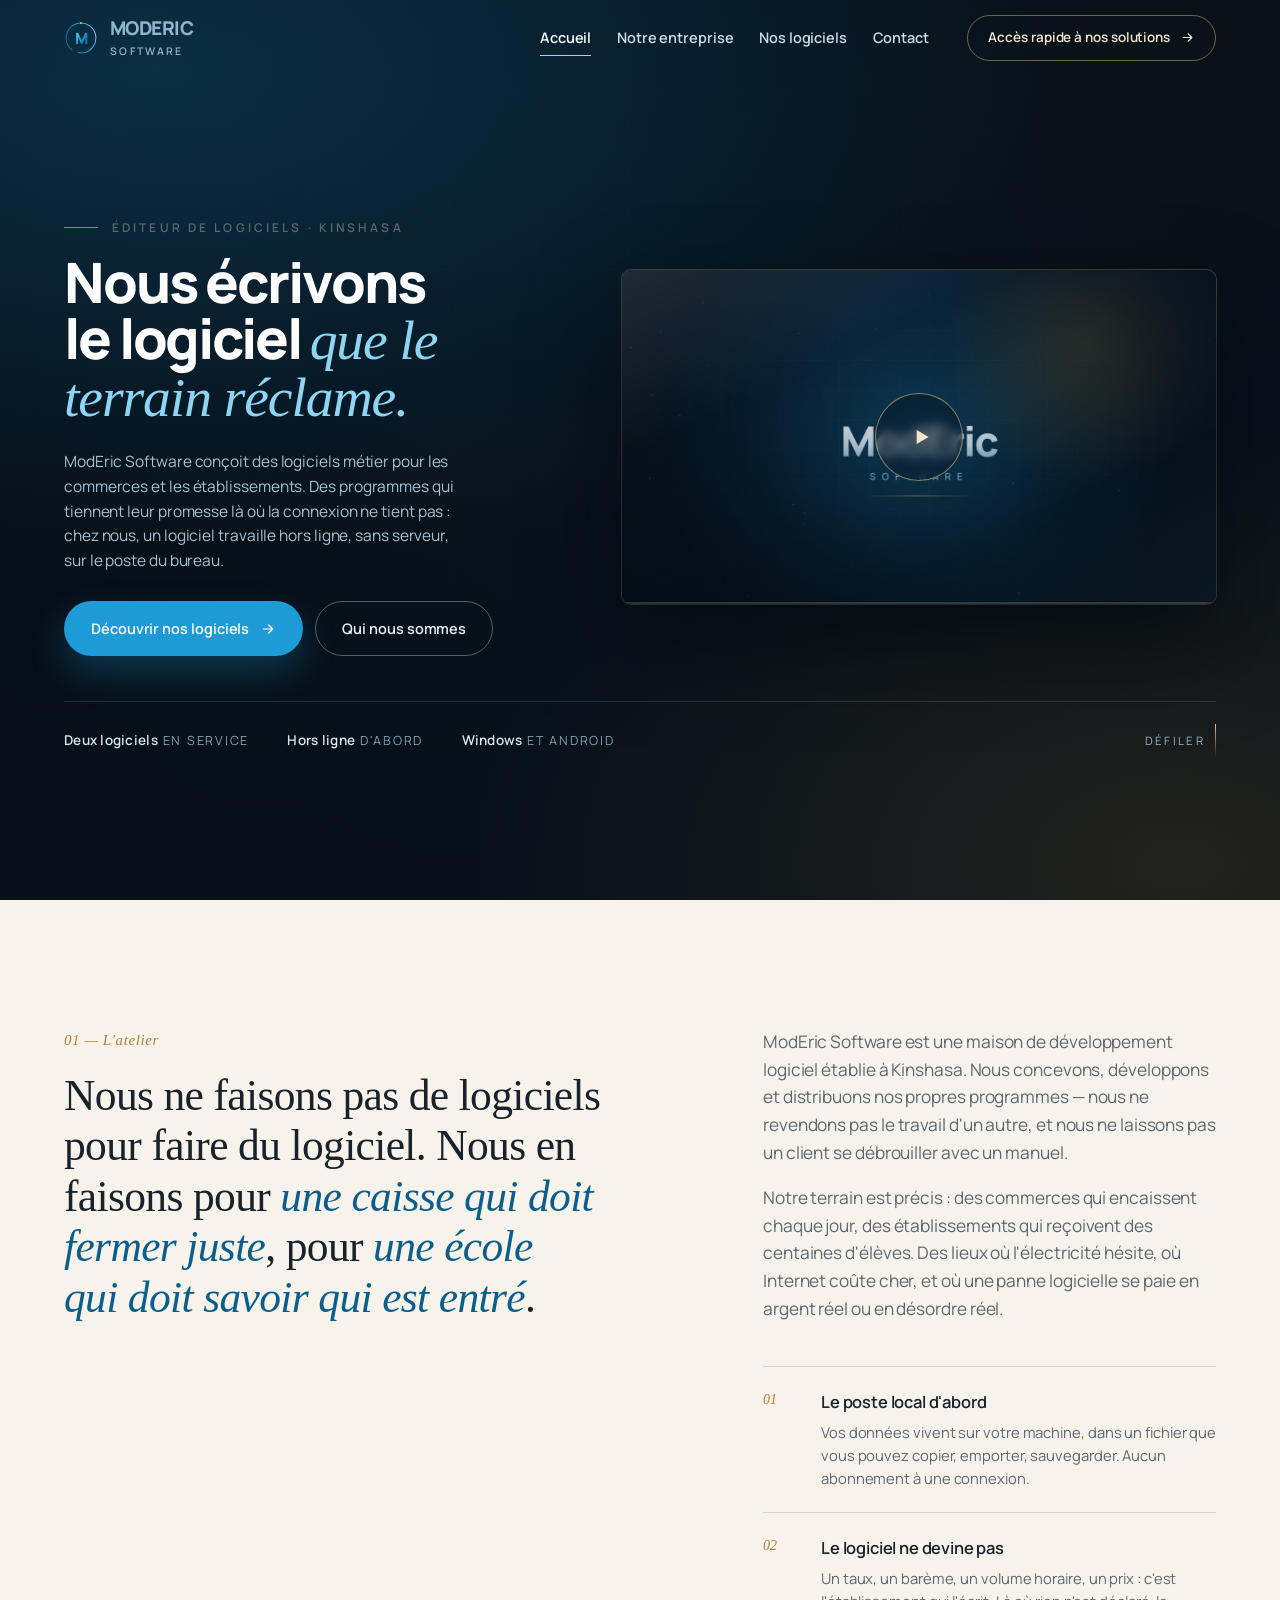
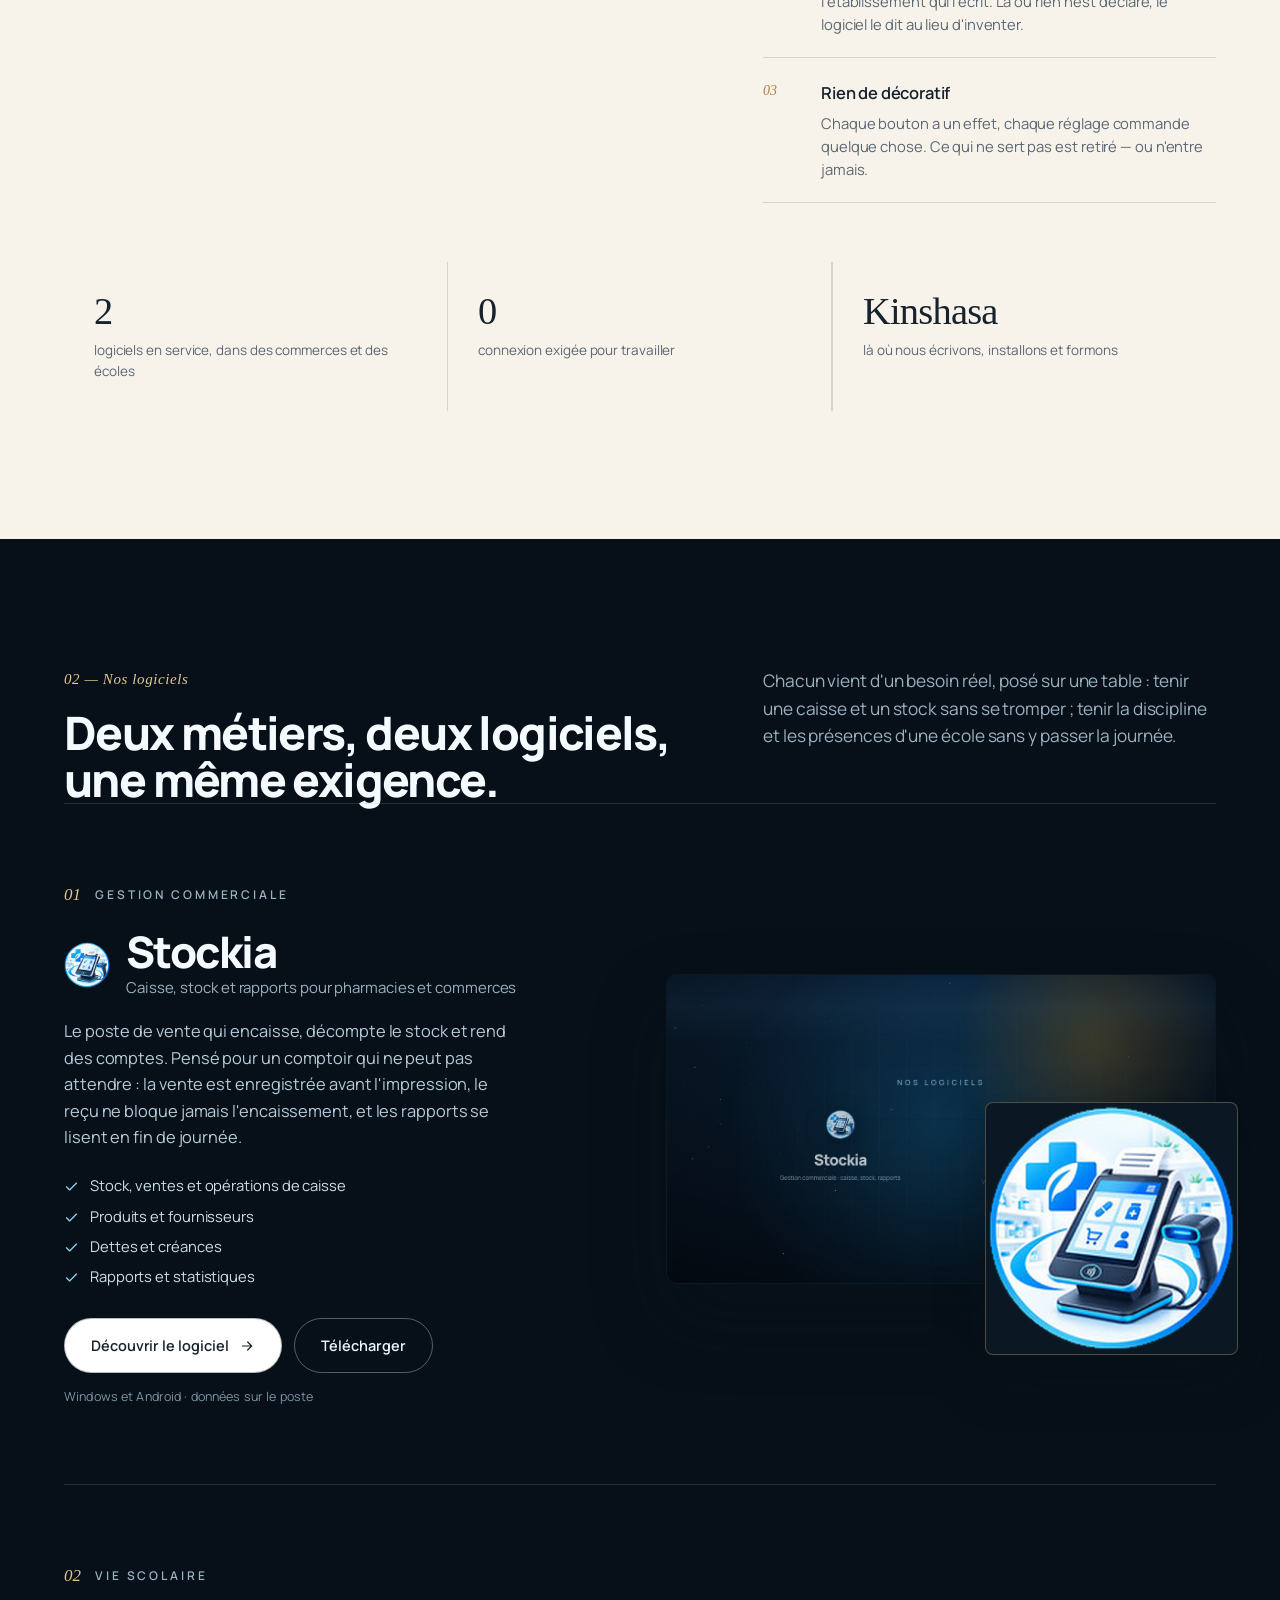
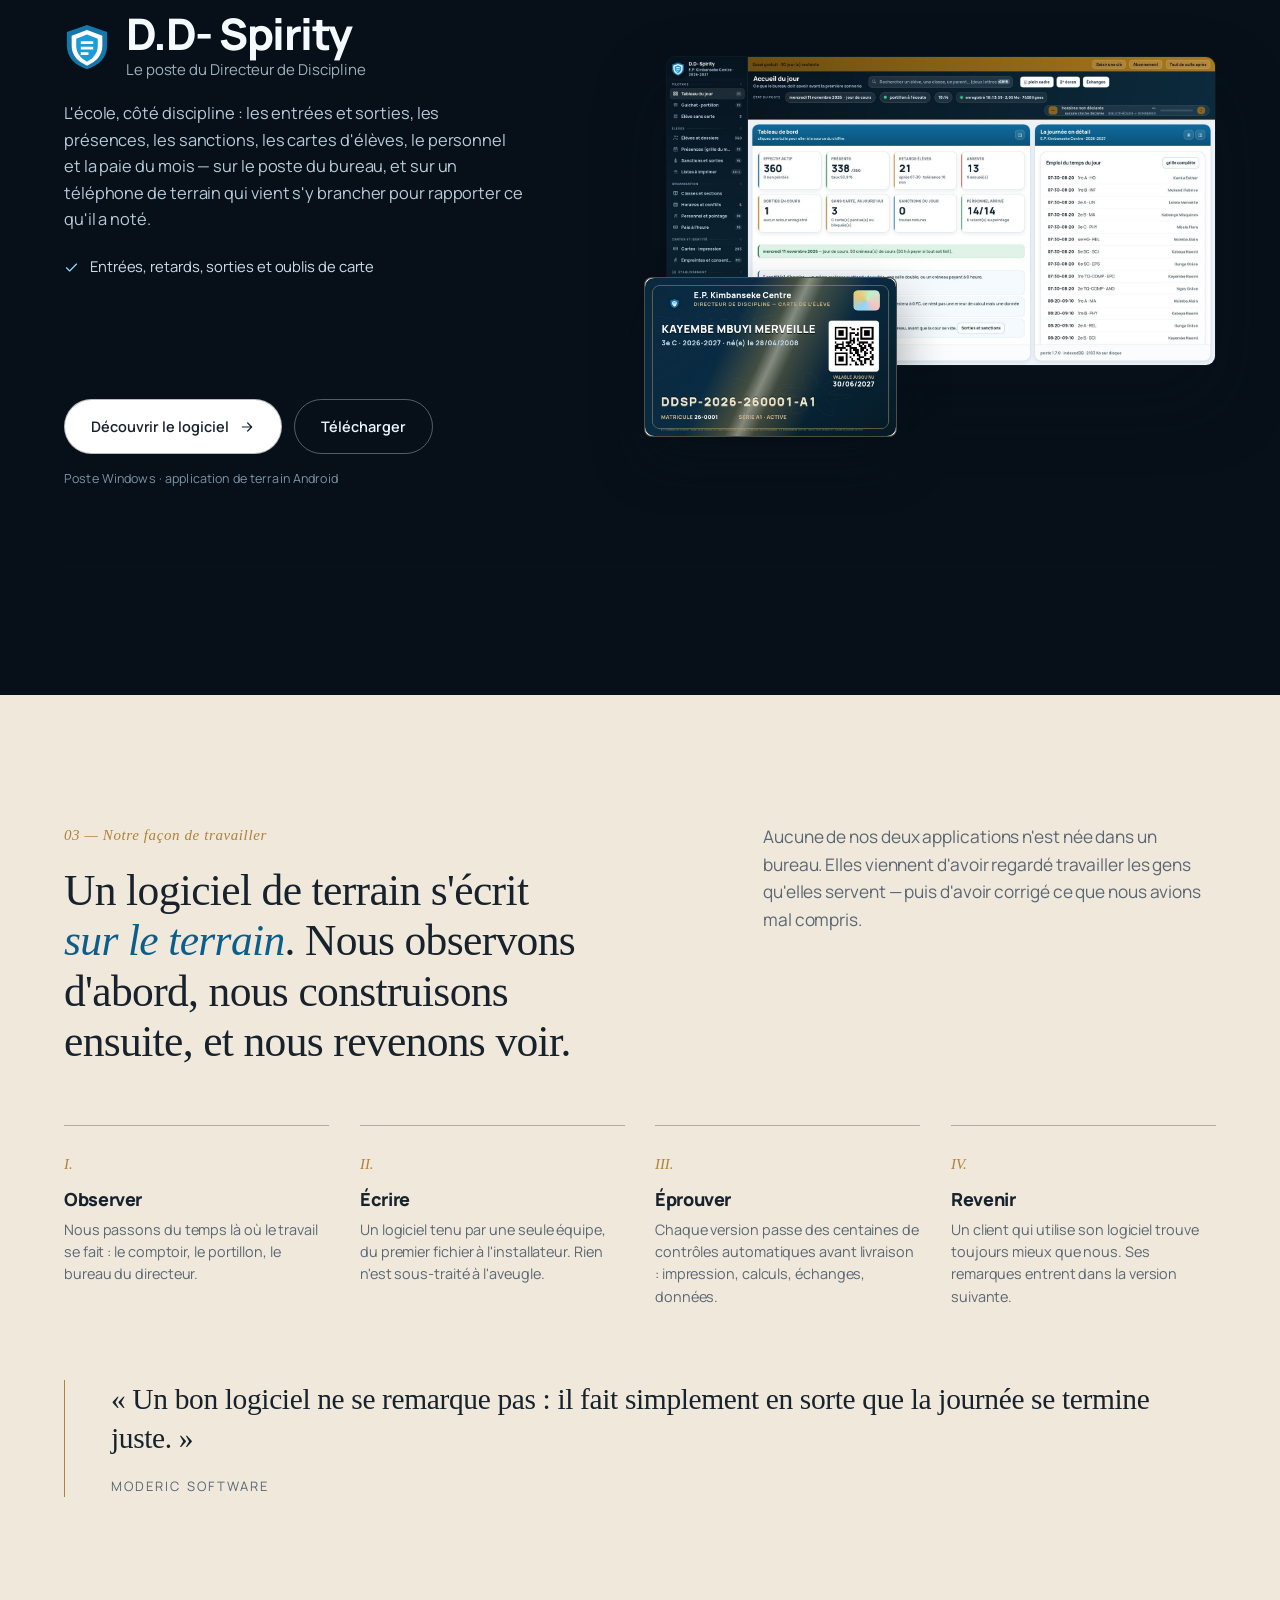
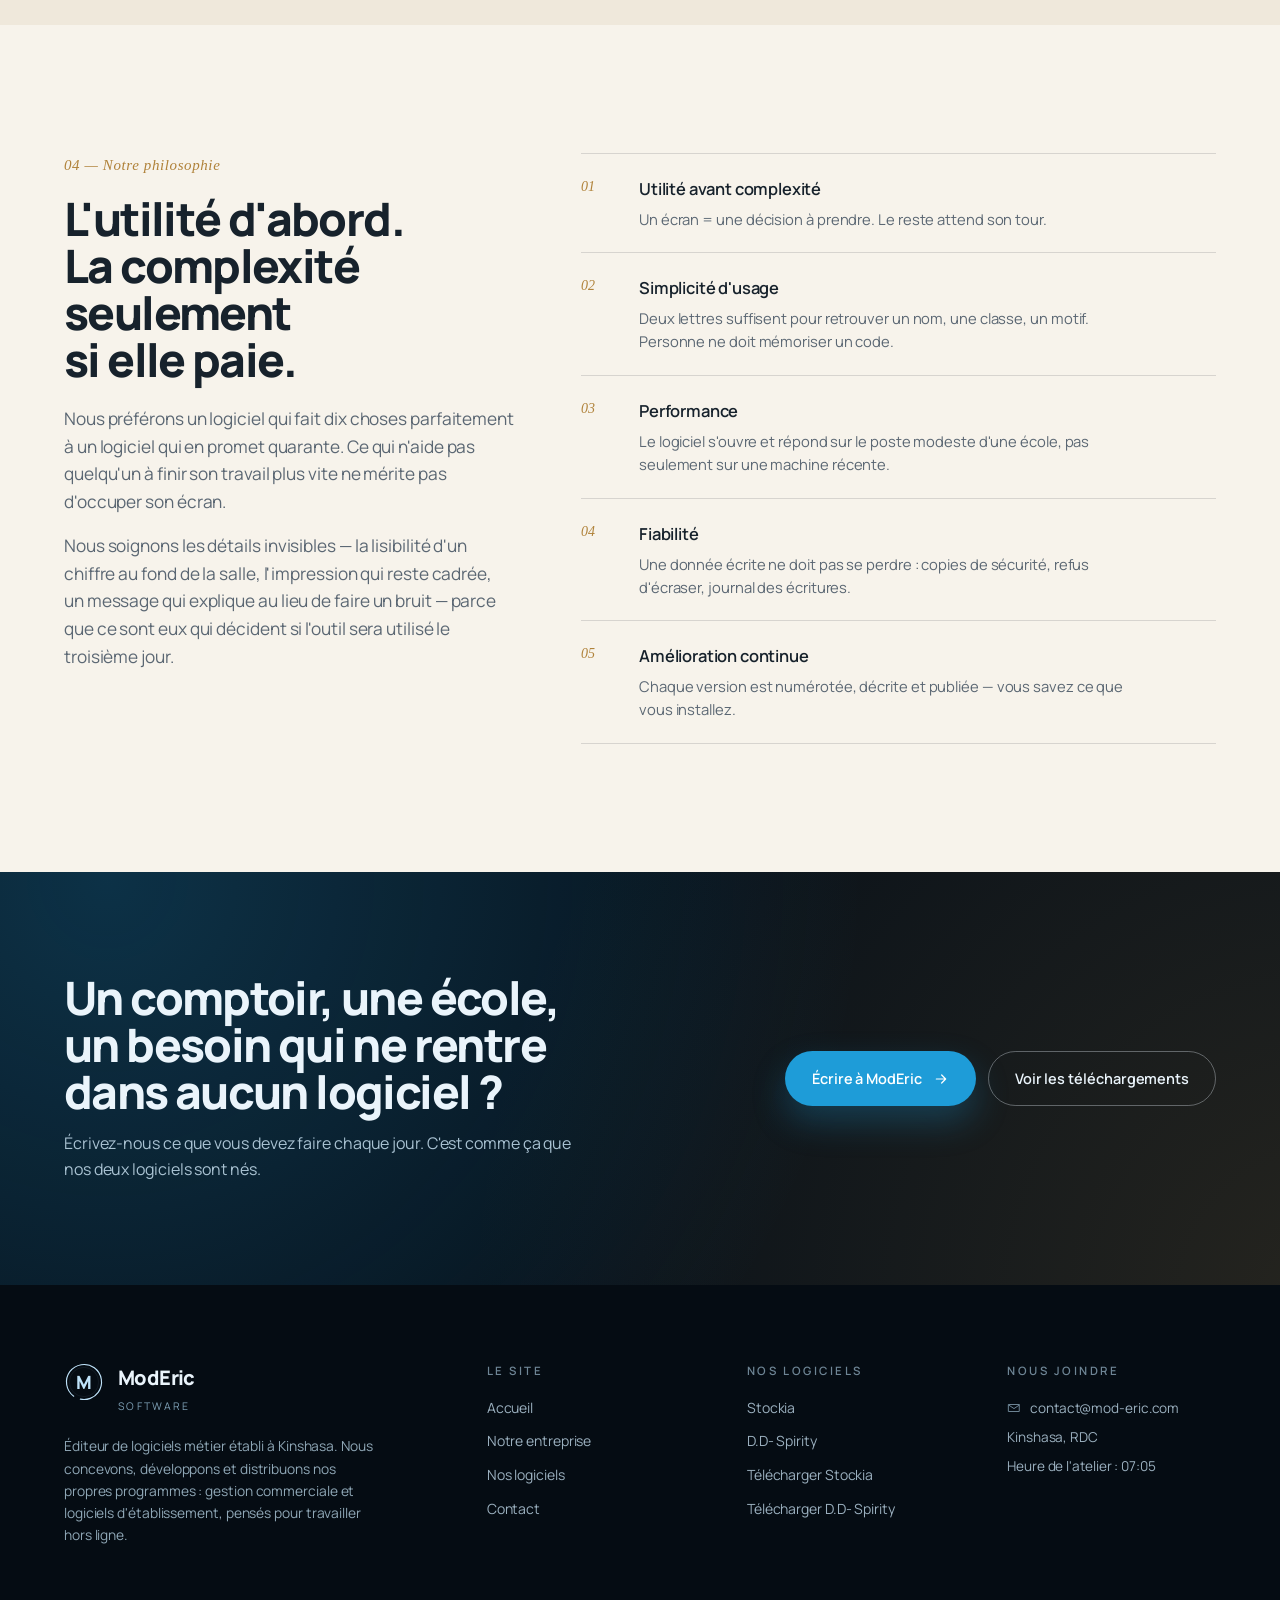
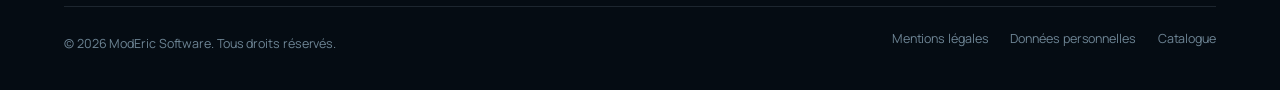
==== index.html @ 315a948c "Site officiel de ModEric Software : accueil (film), entreprise, catalogue, pages Stockia et D.D- Spi" ====
<!DOCTYPE html>
<html lang="fr">
<head>
<meta charset="utf-8">
<meta name="viewport" content="width=device-width, initial-scale=1">
<title>ModEric Software — Éditeur de logiciels · Kinshasa</title>
<meta name="description" content="ModEric Software conçoit et distribue des logiciels métier hors ligne : Stockia (gestion commerciale, caisse, stock) et D.D- Spirity (vie scolaire, discipline, présences). Kinshasa, RDC.">
<link rel="canonical" href="https://mod-eric.com/">
<meta name="theme-color" content="#071019">
<meta property="og:type" content="website">
<meta property="og:site_name" content="ModEric Software">
<meta property="og:locale" content="fr_CD">
<meta property="og:title" content="ModEric Software — Éditeur de logiciels">
<meta property="og:description" content="Deux logiciels métier, écrits pour travailler hors ligne : Stockia (commerce) et D.D- Spirity (vie scolaire).">
<meta property="og:image" content="https://mod-eric.com/assets/img/og.jpg">
<meta property="og:url" content="https://mod-eric.com/">
<meta name="twitter:card" content="summary_large_image">
<link rel="icon" href="assets/img/logo.svg" type="image/svg+xml">
<link rel="stylesheet" href="assets/css/style.css">
<script type="application/ld+json">
{
  "@context": "https://schema.org",
  "@type": "Organization",
  "name": "ModEric Software",
  "url": "https://mod-eric.com/",
  "logo": "https://mod-eric.com/assets/img/logo.svg",
  "description": "Éditeur de logiciels métier : terminaux de vente, gestion commerciale et logiciels d'établissement scolaire.",
  "address": { "@type": "PostalAddress", "addressLocality": "Kinshasa", "addressCountry": "CD" },
  "knowsAbout": ["logiciel de caisse", "gestion de stock", "logiciel scolaire", "logiciel hors ligne"],
  "makesOffer": [
    { "@type": "Offer", "itemOffered": { "@type": "SoftwareApplication", "name": "Stockia", "applicationCategory": "BusinessApplication", "operatingSystem": "Windows, Android" } },
    { "@type": "Offer", "itemOffered": { "@type": "SoftwareApplication", "name": "D.D- Spirity", "applicationCategory": "EducationalApplication", "operatingSystem": "Windows, Android" } }
  ]
}
</script>
</head>
<body>

<!-- ══════════════════════════ l'entête ══════════════════════════ -->
<header class="entete" id="entete">
  <div class="page">
    <a class="marque" href="index.html" aria-label="ModEric Software — accueil">
      <svg viewBox="0 0 210 210" aria-hidden="true" style="color:#8FD6F5">
        <defs>
          <linearGradient id="m1" x1="0" y1="0" x2="1" y2="1">
            <stop offset="0" stop-color="#8FDBFB"/><stop offset=".48" stop-color="#1E9CD8"/><stop offset="1" stop-color="#0B5E8C"/>
          </linearGradient>
          <linearGradient id="m2" x1="0" y1="1" x2="1" y2="0">
            <stop offset="0" stop-color="#F2D9A6"/><stop offset="1" stop-color="#C08A3E"/>
          </linearGradient>
        </defs>
        <circle cx="105" cy="105" r="92" fill="none" stroke="url(#m1)" stroke-width="6" stroke-linecap="round" stroke-dasharray="536 42" transform="rotate(126 105 105)"/>
        <circle cx="105" cy="105" r="77" fill="none" stroke="currentColor" stroke-width="1.2" opacity=".26"/>
        <text x="104" y="107" text-anchor="middle" dominant-baseline="central" fill="url(#m1)" font-family="Manrope, sans-serif" font-weight="800" font-size="96" letter-spacing="-4">M</text>
        <circle cx="105" cy="13" r="6.4" fill="url(#m2)"/>
      </svg>
      <span>
        <b>ModEric</b>
        <span>Software</span>
      </span>
    </a>
    <nav class="nav" aria-label="Navigation principale">
      <a href="index.html" aria-current="page">Accueil</a>
      <a href="entreprise.html">Notre entreprise</a>
      <a href="logiciels.html">Nos logiciels</a>
      <a href="contact.html">Contact</a>
    </nav>
    <a class="entete__cta" href="logiciels.html">
      Accès rapide à nos solutions
      <svg viewBox="0 0 24 24" fill="none" stroke="currentColor" stroke-width="1.8" stroke-linecap="round" stroke-linejoin="round"><path d="M5 12h14M13 6l6 6-6 6"/></svg>
    </a>
    <button class="burger" aria-label="Ouvrir le menu" aria-expanded="false" aria-controls="panneau">
      <span></span><span></span>
    </button>
  </div>
</header>

<div class="panneau" id="panneau">
  <a href="index.html"><small>01</small> Accueil</a>
  <a href="entreprise.html"><small>02</small> Notre entreprise</a>
  <a href="logiciels.html"><small>03</small> Nos logiciels</a>
  <a href="contact.html"><small>04</small> Contact</a>
  <div class="coord">
    <span>Kinshasa, République démocratique du Congo</span>
    <span>contact@mod-eric.com</span>
  </div>
</div>

<main>

<!-- ══════════════════════════ 1. le premier écran ══════════════════════════ -->
<section class="hero">
  <div class="hero__fond" aria-hidden="true"><img src="assets/video/poster.jpg" alt=""></div>
  <div class="hero__grille" aria-hidden="true"></div>

  <div class="page hero__page">
    <div class="hero__dire">
      <div class="surtitre hero__surtitre" data-apparait>Éditeur de logiciels · Kinshasa</div>
      <h1 class="hero__titre" data-apparait>Nous écrivons le logiciel <em>que le terrain réclame.</em></h1>
      <p class="hero__texte" data-apparait>
        ModEric Software conçoit des logiciels métier pour les commerces et les établissements.
        Des programmes qui tiennent leur promesse là où la connexion ne tient pas : chez nous,
        un logiciel travaille hors ligne, sans serveur, sur le poste du bureau.
      </p>
      <div class="hero__actions" data-apparait>
        <a class="btn btn--primaire" href="#logiciels">
          Découvrir nos logiciels
          <svg viewBox="0 0 24 24" fill="none" stroke="currentColor" stroke-width="1.8" stroke-linecap="round" stroke-linejoin="round"><path d="M5 12h14M13 6l6 6-6 6"/></svg>
        </a>
        <a class="btn btn--fantome" href="entreprise.html">Qui nous sommes</a>
      </div>
    </div>

    <figure class="film" data-apparait="voile">
      <video poster="assets/video/poster.jpg" preload="metadata" muted playsinline
             aria-label="Film de présentation de ModEric Software — 17 secondes, sans parole">
        <source src="assets/video/entreprise.mp4" type="video/mp4">
        Votre navigateur ne lit pas la vidéo MP4 : le film est aussi raconté plus bas, en texte.
      </video>
      <div class="film__voile">
        <button class="film__bouton" type="button" aria-label="Lire le film de présentation">
          <svg viewBox="0 0 24 24" fill="currentColor"><path d="M8 5.5v13l11-6.5z"/></svg>
        </button>
      </div>
      <div class="film__barre" aria-hidden="true"><i></i></div>
      <div class="film__pied">
        <span>Film de présentation · 17 s</span>
        <span class="minuteur">0:00 / 0:17</span>
        <span class="film__commande">
          <button type="button" data-film="son" aria-pressed="true" aria-label="Couper ou rétablir le son">
            <svg viewBox="0 0 24 24" fill="none" stroke="currentColor" stroke-width="1.8" stroke-linecap="round"><path d="M4 9h3l4-4v14l-4-4H4zM15.5 8.5a5 5 0 0 1 0 7M18 6a8.5 8.5 0 0 1 0 12"/></svg>
          </button>
          <button type="button" data-film="reprise" aria-label="Revoir depuis le début">
            <svg viewBox="0 0 24 24" fill="none" stroke="currentColor" stroke-width="1.8" stroke-linecap="round" stroke-linejoin="round"><path d="M4 12a8 8 0 1 0 2.6-5.9M4 4v4h4"/></svg>
          </button>
        </span>
      </div>
    </figure>
  </div>

  <div class="page">
    <div class="hero__pied" data-apparait>
      <span><b>Deux logiciels</b> en service</span>
      <span><b>Hors ligne</b> d'abord</span>
      <span><b>Windows</b> et Android</span>
      <a class="hero__defiler" href="#atelier">Défiler <i></i></a>
    </div>
  </div>
</section>

<!-- ══════════════════════════ 2. l'atelier ══════════════════════════ -->
<section class="section section--papier" id="atelier">
  <div class="page duo">
    <div>
      <div class="num" data-apparait>01 — L'atelier</div>
      <p class="edito" data-apparait style="margin-top:18px">
        Nous ne faisons pas de logiciels pour faire du logiciel. Nous en faisons pour
        <em>une caisse qui doit fermer juste</em>, pour <em>une école qui doit savoir qui est entré</em>.
      </p>
    </div>
    <div>
      <p class="lede" data-apparait>
        ModEric Software est une maison de développement logiciel établie à Kinshasa. Nous
        concevons, développons et distribuons nos propres programmes — nous ne revendons pas
        le travail d'un autre, et nous ne laissons pas un client se débrouiller avec un manuel.
      </p>
      <p class="lede" data-apparait style="margin-top:18px">
        Notre terrain est précis : des commerces qui encaissent chaque jour, des établissements
        qui reçoivent des centaines d'élèves. Des lieux où l'électricité hésite, où Internet
        coûte cher, et où une panne logicielle se paie en argent réel ou en désordre réel.
      </p>
      <ul class="principes">
        <li data-apparait>
          <b>Le poste local d'abord</b>
          <span>Vos données vivent sur votre machine, dans un fichier que vous pouvez copier, emporter, sauvegarder. Aucun abonnement à une connexion.</span>
        </li>
        <li data-apparait>
          <b>Le logiciel ne devine pas</b>
          <span>Un taux, un barème, un volume horaire, un prix : c'est l'établissement qui l'écrit. Là où rien n'est déclaré, le logiciel le dit au lieu d'inventer.</span>
        </li>
        <li data-apparait>
          <b>Rien de décoratif</b>
          <span>Chaque bouton a un effet, chaque réglage commande quelque chose. Ce qui ne sert pas est retiré — ou n'entre jamais.</span>
        </li>
      </ul>
    </div>
  </div>

  <div class="page">
    <div class="faits" data-rang="0">
      <div data-apparait><b>2</b><span>logiciels en service, dans des commerces et des écoles</span></div>
      <div data-apparait data-rang="1"><b>0</b><span>connexion exigée pour travailler</span></div>
      <div data-apparait data-rang="2"><b>Kinshasa</b><span>là où nous écrivons, installons et formons</span></div>
    </div>
  </div>
</section>

<!-- ══════════════════════════ 3. les logiciels ══════════════════════════ -->
<section class="section section--nuit" id="logiciels">
  <div class="page">
    <div class="duo">
      <div>
        <div class="num" data-apparait>02 — Nos logiciels</div>
        <h2 class="titre-section" data-apparait style="margin-top:18px">Deux métiers, deux logiciels, une même exigence.</h2>
      </div>
      <p class="lede" data-apparait>
        Chacun vient d'un besoin réel, posé sur une table : tenir une caisse et un stock sans
        se tromper ; tenir la discipline et les présences d'une école sans y passer la journée.
      </p>
    </div>

    <!-- Stockia -->
    <article class="fiche">
      <div class="fiche__texte">
        <div class="fiche__rang" data-apparait><b>01</b> Gestion commerciale</div>
        <div class="fiche__nom" data-apparait>
          <img src="assets/img/stockia-logo.png" alt="Emblème Stockia">
          <div>
            <h3>Stockia</h3>
            <div class="fiche__role">Caisse, stock et rapports pour pharmacies et commerces</div>
          </div>
        </div>
        <p class="texte" data-apparait>
          Le poste de vente qui encaisse, décompte le stock et rend des comptes. Pensé pour un
          comptoir qui ne peut pas attendre : la vente est enregistrée avant l'impression, le
          reçu ne bloque jamais l'encaissement, et les rapports se lisent en fin de journée.
        </p>
        <ul class="fiche__points">
          <li data-apparait><svg viewBox="0 0 24 24" fill="none" stroke="currentColor" stroke-width="2" stroke-linecap="round" stroke-linejoin="round"><path d="M4 12.5l5 5L20 6.5"/></svg> Stock, ventes et opérations de caisse</li>
          <li data-apparait><svg viewBox="0 0 24 24" fill="none" stroke="currentColor" stroke-width="2" stroke-linecap="round" stroke-linejoin="round"><path d="M4 12.5l5 5L20 6.5"/></svg> Produits et fournisseurs</li>
          <li data-apparait><svg viewBox="0 0 24 24" fill="none" stroke="currentColor" stroke-width="2" stroke-linecap="round" stroke-linejoin="round"><path d="M4 12.5l5 5L20 6.5"/></svg> Dettes et créances</li>
          <li data-apparait><svg viewBox="0 0 24 24" fill="none" stroke="currentColor" stroke-width="2" stroke-linecap="round" stroke-linejoin="round"><path d="M4 12.5l5 5L20 6.5"/></svg> Rapports et statistiques</li>
        </ul>
        <div class="fiche__actions" data-apparait>
          <a class="btn btn--papier" href="stockia.html">
            Découvrir le logiciel
            <svg viewBox="0 0 24 24" fill="none" stroke="currentColor" stroke-width="1.8" stroke-linecap="round" stroke-linejoin="round"><path d="M5 12h14M13 6l6 6-6 6"/></svg>
          </a>
          <a class="btn btn--fantome" href="stockia.html#telecharger">Télécharger</a>
        </div>
        <div class="fiche__note" data-apparait>Windows et Android · données sur le poste</div>
      </div>
      <div class="plaque" data-apparait data-rang="1">
        <div class="plaque__grand">
          <img src="assets/img/og.jpg" alt="Aperçu de l'univers graphique de ModEric Software">
        </div>
        <div class="plaque__petit">
          <img src="assets/img/stockia-logo.png" alt="Emblème de Stockia">
        </div>
      </div>
    </article>

    <!-- D.D- Spirity -->
    <article class="fiche">
      <div class="fiche__texte">
        <div class="fiche__rang" data-apparait><b>02</b> Vie scolaire</div>
        <div class="fiche__nom" data-apparait>
          <svg viewBox="0 0 96 96" aria-hidden="true">
            <path fill="#1578AC" d="M48 2 L90 16.5 V46 C90 69.5 73 86.5 48 94.5 C23 86.5 6 69.5 6 46 V16.5 Z"/>
            <path fill="#FFFFFF" d="M48 12.5 L80 24.3 V46 C80 65.3 66.6 79.3 48 87 C29.4 79.3 16 65.3 16 46 V24.3 Z"/>
            <path fill="#1E9CD8" d="M48 22 L70.5 30.8 V46 C70.5 60.9 60.9 72.2 48 78.6 C35.1 72.2 25.5 60.9 25.5 46 V30.8 Z"/>
            <path fill="#FFFFFF" d="M35 36 H61 V41.5 H35 Z M35 47.5 H61 V53 H35 Z M35 59 H51 V64.5 H35 Z"/>
          </svg>
          <div>
            <h3>D.D- Spirity</h3>
            <div class="fiche__role">Le poste du Directeur de Discipline</div>
          </div>
        </div>
        <p class="texte" data-apparait>
          L'école, côté discipline : les entrées et sorties, les présences, les sanctions, les
          cartes d'élèves, le personnel et la paie du mois — sur le poste du bureau, et sur un
          téléphone de terrain qui vient s'y brancher pour rapporter ce qu'il a noté.
        </p>
        <ul class="fiche__points">
          <li data-apparait><svg viewBox="0 0 24 24" fill="none" stroke="currentColor" stroke-width="2" stroke-linecap="round" stroke-linejoin="round"><path d="M4 12.5l5 5L20 6.5"/></svg> Entrées, retards, sorties et oublis de carte</li>
          <li data-apparait><svg viewBox="0 0 24 24" fill="none" stroke="currentColor" stroke-width="2" stroke-linecap="round" stroke-linejoin="round"><path d="M4 12.5l5 5L20 6.5"/></svg> Cartes d'élèves imprimables, QR et CODE-128</li>
          <li data-apparait><svg viewBox="0 0 24 24" fill="none" stroke="currentColor" stroke-width="2" stroke-linecap="round" stroke-linejoin="round"><path d="M4 12.5l5 5L20 6.5"/></svg> Horaires, séances, personnel et paie</li>
          <li data-apparait><svg viewBox="0 0 24 24" fill="none" stroke="currentColor" stroke-width="2" stroke-linecap="round" stroke-linejoin="round"><path d="M4 12.5l5 5L20 6.5"/></svg> Calendrier scolaire et jours tenus</li>
        </ul>
        <div class="fiche__actions" data-apparait>
          <a class="btn btn--papier" href="dd-spirity.html">
            Découvrir le logiciel
            <svg viewBox="0 0 24 24" fill="none" stroke="currentColor" stroke-width="1.8" stroke-linecap="round" stroke-linejoin="round"><path d="M5 12h14M13 6l6 6-6 6"/></svg>
          </a>
          <a class="btn btn--fantome" href="dd-spirity.html#telecharger">Télécharger</a>
        </div>
        <div class="fiche__note" data-apparait>Poste Windows · application de terrain Android</div>
      </div>
      <div class="plaque plaque--gauche" data-apparait data-rang="1">
        <div class="plaque__grand">
          <img src="assets/img/dd-accueil.jpg" alt="Le tableau du jour du poste D.D- Spirity, sur une année d'essai">
        </div>
        <div class="plaque__petit">
          <img src="assets/img/dd-carte.jpg" alt="Carte d'élève imprimée par D.D- Spirity">
        </div>
      </div>
    </article>
  </div>
</section>

<!-- ══════════════════════════ 4. la méthode ══════════════════════════ -->
<section class="section section--papier-2" id="methode">
  <div class="page">
    <div class="duo">
      <div>
        <div class="num" data-apparait>03 — Notre façon de travailler</div>
        <p class="edito" data-apparait style="margin-top:18px">
          Un logiciel de terrain s'écrit <em>sur le terrain</em>. Nous observons d'abord,
          nous construisons ensuite, et nous revenons voir.
        </p>
      </div>
      <div>
        <p class="lede" data-apparait>
          Aucune de nos deux applications n'est née dans un bureau. Elles viennent d'avoir
          regardé travailler les gens qu'elles servent — puis d'avoir corrigé ce que nous
          avions mal compris.
        </p>
      </div>
    </div>

    <div class="methode">
      <div data-apparait><b>I.</b><h4>Observer</h4><p>Nous passons du temps là où le travail se fait : le comptoir, le portillon, le bureau du directeur.</p></div>
      <div data-apparait data-rang="1"><b>II.</b><h4>Écrire</h4><p>Un logiciel tenu par une seule équipe, du premier fichier à l'installateur. Rien n'est sous-traité à l'aveugle.</p></div>
      <div data-apparait data-rang="2"><b>III.</b><h4>Éprouver</h4><p>Chaque version passe des centaines de contrôles automatiques avant livraison : impression, calculs, échanges, données.</p></div>
      <div data-apparait data-rang="3"><b>IV.</b><h4>Revenir</h4><p>Un client qui utilise son logiciel trouve toujours mieux que nous. Ses remarques entrent dans la version suivante.</p></div>
    </div>

    <div class="citation" data-apparait style="margin-top:clamp(40px,6vw,72px)">
      <p>« Un bon logiciel ne se remarque pas : il fait simplement en sorte que la journée se termine juste. »</p>
      <cite>ModEric Software</cite>
    </div>
  </div>
</section>

<!-- ══════════════════════════ 5. la philosophie ══════════════════════════ -->
<section class="section section--papier" id="philosophie">
  <div class="page duo duo--inverse">
    <div>
      <div class="num" data-apparait>04 — Notre philosophie</div>
      <h2 class="titre-section" data-apparait style="margin-top:18px">L'utilité d'abord. La complexité seulement si elle paie.</h2>
      <p class="lede" data-apparait style="margin-top:22px">
        Nous préférons un logiciel qui fait dix choses parfaitement à un logiciel qui en promet
        quarante. Ce qui n'aide pas quelqu'un à finir son travail plus vite ne mérite pas
        d'occuper son écran.
      </p>
      <p class="lede" data-apparait style="margin-top:16px">
        Nous soignons les détails invisibles — la lisibilité d'un chiffre au fond de la salle,
        l'impression qui reste cadrée, un message qui explique au lieu de faire un bruit — parce
        que ce sont eux qui décident si l'outil sera utilisé le troisième jour.
      </p>
    </div>
    <div>
      <ul class="principes" style="margin-top:0">
        <li data-apparait><b>Utilité avant complexité</b><span>Un écran = une décision à prendre. Le reste attend son tour.</span></li>
        <li data-apparait><b>Simplicité d'usage</b><span>Deux lettres suffisent pour retrouver un nom, une classe, un motif. Personne ne doit mémoriser un code.</span></li>
        <li data-apparait><b>Performance</b><span>Le logiciel s'ouvre et répond sur le poste modeste d'une école, pas seulement sur une machine récente.</span></li>
        <li data-apparait><b>Fiabilité</b><span>Une donnée écrite ne doit pas se perdre : copies de sécurité, refus d'écraser, journal des écritures.</span></li>
        <li data-apparait><b>Amélioration continue</b><span>Chaque version est numérotée, décrite et publiée — vous savez ce que vous installez.</span></li>
      </ul>
    </div>
  </div>
</section>

<!-- ══════════════════════════ 6. l'appel ══════════════════════════ -->
<section class="appel">
  <div class="page">
    <div>
      <h2 data-apparait>Un comptoir, une école, un besoin qui ne rentre dans aucun logiciel ?</h2>
      <p data-apparait>Écrivez-nous ce que vous devez faire chaque jour. C'est comme ça que nos deux logiciels sont nés.</p>
    </div>
    <div class="appel__actions" data-apparait>
      <a class="btn btn--primaire" href="contact.html">
        Écrire à ModEric
        <svg viewBox="0 0 24 24" fill="none" stroke="currentColor" stroke-width="1.8" stroke-linecap="round" stroke-linejoin="round"><path d="M5 12h14M13 6l6 6-6 6"/></svg>
      </a>
      <a class="btn btn--fantome" href="logiciels.html">Voir les téléchargements</a>
    </div>
  </div>
</section>

</main>

<!-- ══════════════════════════ le pied ══════════════════════════ -->
<footer class="pied">
  <div class="page">
    <div class="pied__haut">
      <div>
        <div class="pied__marque">
          <svg viewBox="0 0 210 210" aria-hidden="true">
            <circle cx="105" cy="105" r="92" fill="none" stroke="currentColor" stroke-width="6" stroke-linecap="round" stroke-dasharray="536 42" transform="rotate(126 105 105)"/>
            <circle cx="105" cy="105" r="77" fill="none" stroke="currentColor" stroke-width="1.2" opacity=".3"/>
            <text x="104" y="107" text-anchor="middle" dominant-baseline="central" fill="currentColor" font-family="Manrope, sans-serif" font-weight="800" font-size="96" letter-spacing="-4">M</text>
          </svg>
          <div><b>ModEric</b><span>Software</span></div>
        </div>
        <p class="pied__presentation">
          Éditeur de logiciels métier établi à Kinshasa. Nous concevons, développons et
          distribuons nos propres programmes : gestion commerciale et logiciels d'établissement,
          pensés pour travailler hors ligne.
        </p>
      </div>
      <div>
        <p class="pied__titre">Le site</p>
        <ul>
          <li><a href="index.html">Accueil</a></li>
          <li><a href="entreprise.html">Notre entreprise</a></li>
          <li><a href="logiciels.html">Nos logiciels</a></li>
          <li><a href="contact.html">Contact</a></li>
        </ul>
      </div>
      <div>
        <p class="pied__titre">Nos logiciels</p>
        <ul>
          <li><a href="stockia.html">Stockia</a></li>
          <li><a href="dd-spirity.html">D.D- Spirity</a></li>
          <li><a href="stockia.html#telecharger">Télécharger Stockia</a></li>
          <li><a href="dd-spirity.html#telecharger">Télécharger D.D- Spirity</a></li>
        </ul>
      </div>
      <div>
        <p class="pied__titre">Nous joindre</p>
        <div class="pied__coord">
          <a href="mailto:contact@mod-eric.com">
            <svg viewBox="0 0 24 24" fill="none" stroke="currentColor" stroke-width="1.7" stroke-linecap="round" stroke-linejoin="round"><path d="M3 6h18v12H3zM3 7l9 6 9-6"/></svg>
            contact@mod-eric.com
          </a>
          <span>Kinshasa, RDC</span>
          <span>Heure de l'atelier : <span data-heure-kinshasa>—</span></span>
        </div>
      </div>
    </div>
    <div class="pied__bas">
      <span>© <span id="annee">2026</span> ModEric Software. Tous droits réservés.</span>
      <ul>
        <li><a href="mentions-legales.html">Mentions légales</a></li>
        <li><a href="mentions-legales.html#donnees">Données personnelles</a></li>
        <li><a href="logiciels.html">Catalogue</a></li>
      </ul>
    </div>
  </div>
</footer>

<script src="assets/js/telechargements.js"></script>
<script src="assets/js/site.js"></script>
<script>document.getElementById('annee').textContent = new Date().getFullYear();</script>
</body>
</html>
---- assets/css/style.css ----
/* ══════════════════════════════════════════════════════════════════════════════
   ModEric Software — feuille unique du site
   ──────────────────────────────────────────────────────────────────────────────
   Identité : « atelier de l'équateur ».
     · deux mondes : le papier (clair, institutionnel, imprimé) et l'encre
       (sombre, technique, où vivent les logiciels) ;
     · un accent de mer (bleu profond) et un accent de laiton (or patiné) ;
     · Manrope pour la voix technique, un sérif d'imprimerie pour la voix
       éditoriale (les phrases qui comptent) ;
     · règles de 1 px, chiffres romains/numéros de section, grandes marges :
       la mise en page d'une maison d'édition, pas d'une page de vente.

   Rien n'est chargé de l'extérieur : polices embarquées, aucune dépendance,
   aucun script tiers. Le site fonctionne sur une clé USB comme sur un serveur.
   ══════════════════════════════════════════════════════════════════════════════ */

/* ── les polices de la maison (sous-ensembles latins, embarqués) ──
   Embarquées en base64 : deux requêtes de moins, et le site reste lisible
   même si les fichiers de police ne suivent pas la copie. Les fichiers
   .woff2 sont aussi livrés dans assets/fonts pour qui préfère les servir. */
@font-face{font-family:'Manrope';font-style:normal;font-weight:400;font-display:swap;src:url(../fonts/Manrope-Regular.woff2) format('woff2')}
@font-face{font-family:'Manrope';font-style:normal;font-weight:600;font-display:swap;src:url(../fonts/Manrope-SemiBold.woff2) format('woff2')}
@font-face{font-family:'Manrope';font-style:normal;font-weight:800;font-display:swap;src:url(../fonts/Manrope-ExtraBold.woff2) format('woff2')}

/* ═══════════════════════════ 1. les mesures ═══════════════════════════ */
:root{
  /* papiers et encres */
  --papier:#F7F3EB;
  --papier-2:#EFE8DB;
  --papier-3:#E4DAC9;
  --encre:#071019;
  --encre-2:#0B1823;
  --encre-3:#122635;
  --texte:#17222C;
  --texte-doux:#5B6773;
  --texte-pale:#8A939C;
  --encre-texte:#E8F1F7;
  --encre-doux:#9BB0BF;

  /* accents */
  --mer:#1E9CD8;
  --mer-fonce:#0B5E8C;
  --mer-clair:#8FD6F5;
  --laiton:#B0823A;
  --laiton-clair:#E6C68C;
  --terre:#8A3A2E;

  /* traits */
  --trait:rgba(23,34,44,.14);
  --trait-fort:rgba(23,34,44,.3);
  --trait-nuit:rgba(155,176,191,.2);
  --trait-nuit-fort:rgba(155,176,191,.42);

  /* rythme : 4 · 8 · 12 · 20 · 32 · 52 · 84 */
  --s1:4px; --s2:8px; --s3:12px; --s4:20px; --s5:32px; --s6:52px; --s7:84px;

  /* largeurs et rayons */
  --page:1280px;
  --marge:clamp(20px,5vw,64px);
  --r-s:4px; --r-m:10px; --r-l:18px;

  /* voix */
  --technique:'Manrope','Segoe UI',system-ui,-apple-system,'Helvetica Neue',Arial,sans-serif;
  --editorial:'Iowan Old Style','Palatino Linotype',Palatino,'Book Antiqua',Georgia,'Times New Roman',serif;

  /* mouvement : une seule courbe pour tout le site (identité de mouvement) */
  --sortie:cubic-bezier(.16,.84,.24,1);
  --doux:cubic-bezier(.33,.66,.24,1);

  --entete:76px;
}

/* ═══════════════════════════ 2. socle ═══════════════════════════ */
*,*::before,*::after{box-sizing:border-box}
html{-webkit-text-size-adjust:100%}
html:focus-within{scroll-behavior:smooth}
body{
  margin:0;
  background:var(--papier);
  color:var(--texte);
  font-family:var(--technique);
  font-weight:400;
  font-size:17px;
  line-height:1.62;
  letter-spacing:-.005em;
  -webkit-font-smoothing:antialiased;
  text-rendering:optimizeLegibility;
  overflow-x:hidden;
}
/* le grain : une texture très légère, générée (aucune image à charger) */
body::after{
  content:'';position:fixed;inset:0;pointer-events:none;z-index:9;opacity:.035;
  background-image:url("data:image/svg+xml,%3Csvg xmlns='http://www.w3.org/2000/svg' width='180' height='180'%3E%3Cfilter id='b'%3E%3CfeTurbulence type='fractalNoise' baseFrequency='.8' numOctaves='3'/%3E%3C/filter%3E%3Crect width='180' height='180' filter='url(%23b)'/%3E%3C/svg%3E");
  mix-blend-mode:multiply;
}
img,svg,video{display:block;max-width:100%}
a{color:inherit;text-decoration:none}
button{font:inherit;color:inherit}
ul,ol{margin:0;padding:0;list-style:none}
::selection{background:var(--mer);color:#fff}
:focus-visible{outline:2px solid var(--mer);outline-offset:3px;border-radius:2px}

h1,h2,h3,h4{margin:0;font-weight:800;letter-spacing:-.032em;line-height:1.03}
p{margin:0}
figure{margin:0}

/* ═══════════════════════════ 3. la grille et les blocages ═══════════════════════════ */
.page{width:100%;max-width:var(--page);margin-inline:auto;padding-inline:var(--marge)}
.section{position:relative;padding-block:clamp(72px,10vw,140px)}
.section--papier{background:var(--papier)}
.section--papier-2{background:var(--papier-2)}
.section--nuit{background:var(--encre);color:var(--encre-texte)}
.section--nuit-2{background:var(--encre-2);color:var(--encre-texte)}
.section--nuit h2,.section--nuit h3{color:#F4FAFD}
.section--nuit .lede,.section--nuit p{color:var(--encre-doux)}

/* filets de séparation pleine largeur, comme les traits d'un ouvrage imprimé */
.filet{height:1px;background:var(--trait);border:0;margin:0}
.section--nuit .filet{background:var(--trait-nuit)}

/* ═══════════════════════════ 4. la voix éditoriale ═══════════════════════════ */
.edito{
  font-family:var(--editorial);
  font-weight:400;
  font-size:clamp(26px,3.4vw,46px);
  line-height:1.16;
  letter-spacing:-.015em;
  text-wrap:balance;
}
.edito em{font-style:italic;color:var(--mer-fonce)}
.section--nuit .edito em{color:var(--mer-clair)}
.edito--grand{font-size:clamp(32px,5vw,68px);line-height:1.06}

.lede{font-size:clamp(17px,1.35vw,20px);line-height:1.6;color:var(--texte-doux);max-width:62ch;text-wrap:pretty}

/* numéros de section : la ponctuation du site */
.num{
  font-family:var(--editorial);font-size:15px;font-style:italic;
  color:var(--laiton);letter-spacing:.04em;
}
.section--nuit .num{color:var(--laiton-clair)}

.surtitre{
  display:flex;align-items:center;gap:14px;
  font-size:12px;font-weight:600;letter-spacing:.26em;text-transform:uppercase;
  color:var(--texte-doux);
}
.surtitre::before{content:'';width:34px;height:1px;background:var(--laiton);flex:0 0 auto}
.section--nuit .surtitre{color:var(--encre-doux)}
.section--nuit .surtitre::before{background:var(--laiton-clair)}

/* ═══════════════════════════ 5. l'entête ═══════════════════════════ */
.entete{
  position:fixed;inset:0 0 auto;z-index:40;height:var(--entete);
  display:flex;align-items:center;
  transition:background .5s var(--doux),box-shadow .5s var(--doux),height .4s var(--doux),color .4s;
  color:#EAF4FB;
}
.entete .page{display:flex;align-items:center;gap:clamp(18px,3vw,44px);width:100%}
.entete--pose{
  background:rgba(7,16,25,.82);
  -webkit-backdrop-filter:blur(18px) saturate(140%);
  backdrop-filter:blur(18px) saturate(140%);
  box-shadow:0 1px 0 rgba(155,176,191,.16),0 18px 40px rgba(4,10,16,.24);
  height:64px;
}
.marque{display:flex;align-items:center;gap:12px;flex:0 0 auto;color:inherit}
.marque svg{width:34px;height:34px;color:#BFE3FA;transition:transform .6s var(--sortie)}
.marque:hover svg{transform:rotate(-12deg)}
.marque b{font-size:19px;font-weight:800;letter-spacing:-.03em;line-height:1}
.marque span{display:block;font-size:10.5px;font-weight:600;letter-spacing:.22em;text-transform:uppercase;color:#8FB6CF;margin-top:3px}

.nav{display:flex;align-items:center;gap:clamp(14px,2vw,34px);margin-left:auto}
.nav a{
  position:relative;font-size:14.5px;font-weight:600;color:#C8DCE8;padding-block:6px;
  transition:color .3s;
}
.nav a::after{
  content:'';position:absolute;left:0;right:0;bottom:0;height:1px;background:var(--laiton-clair);
  transform:scaleX(0);transform-origin:left;transition:transform .45s var(--sortie);
}
.nav a:hover,.nav a[aria-current="page"]{color:#fff}
.nav a:hover::after,.nav a[aria-current="page"]::after{transform:scaleX(1)}

.entete__cta{
  display:inline-flex;align-items:center;gap:10px;flex:0 0 auto;
  padding:11px 20px;border-radius:999px;border:1px solid rgba(230,198,140,.45);
  font-size:13.5px;font-weight:600;color:#F6E7C9;
  transition:background .35s var(--doux),border-color .35s,transform .35s var(--sortie);
}
.entete__cta svg{width:15px;height:15px;transition:transform .4s var(--sortie)}
.entete__cta:hover{background:rgba(230,198,140,.14);border-color:rgba(230,198,140,.8)}
.entete__cta:hover svg{transform:translateX(4px)}

/* bouton du menu (mobile) */
.burger{
  display:none;width:44px;height:44px;margin-left:6px;background:none;border:0;cursor:pointer;
  position:relative;
}
.burger span{position:absolute;left:11px;right:11px;height:1.5px;background:#EAF4FB;transition:transform .45s var(--sortie),opacity .3s}
.burger span:nth-child(1){top:17px}
.burger span:nth-child(2){top:26px}
body.menu-ouvert .burger span:nth-child(1){transform:translateY(4.5px) rotate(45deg)}
body.menu-ouvert .burger span:nth-child(2){transform:translateY(-4.5px) rotate(-45deg)}

/* le panneau de navigation mobile */
.panneau{
  position:fixed;inset:0;z-index:39;background:rgba(7,16,25,.97);
  -webkit-backdrop-filter:blur(20px);backdrop-filter:blur(20px);
  display:grid;align-content:center;padding:100px var(--marge) 48px;
  clip-path:inset(0 0 100% 0);transition:clip-path .7s var(--sortie);color:#EAF4FB;
}
body.menu-ouvert .panneau{clip-path:inset(0 0 0 0)}
.panneau a{
  display:flex;align-items:baseline;gap:16px;padding:20px 0;border-bottom:1px solid var(--trait-nuit);
  font-size:clamp(26px,7vw,40px);font-weight:800;letter-spacing:-.03em;
  opacity:0;transform:translateY(18px);transition:opacity .5s,transform .6s var(--sortie);
}
body.menu-ouvert .panneau a{opacity:1;transform:none}
.panneau a small{font-family:var(--editorial);font-style:italic;font-size:14px;color:var(--laiton-clair);font-weight:400}
.panneau .coord{margin-top:34px;font-size:14px;color:var(--encre-doux);display:grid;gap:6px}

/* ═══════════════════════════ 6. le premier écran ═══════════════════════════ */
/* le premier écran : une colonne (le duo, puis la ligne de pied). En ligne, les deux
   blocs .page se partageaient la largeur — la vidéo devenait une vignette. » */
.hero{
  position:relative;min-height:100svh;display:flex;flex-direction:column;justify-content:center;
  padding-top:calc(var(--entete) + clamp(28px,6vh,70px));
  padding-bottom:clamp(40px,6vh,72px);
  background:var(--encre);color:#EAF4FB;overflow:hidden;isolation:isolate;
}
.hero > .page{position:relative;z-index:1}
/* le décor : poster du film flouté, très sombre, plus un halo de mer */
.hero__fond{position:absolute;inset:-8%;z-index:-2;opacity:.5}
.hero__fond img{width:100%;height:100%;object-fit:cover;filter:blur(34px) saturate(130%) brightness(.5)}
.hero::after{
  content:'';position:absolute;inset:0;z-index:-1;
  background:
    radial-gradient(120% 90% at 12% 8%,rgba(30,156,216,.22),transparent 58%),
    radial-gradient(90% 80% at 92% 96%,rgba(176,130,58,.16),transparent 62%),
    linear-gradient(180deg,rgba(7,16,25,.62),rgba(7,16,25,.9) 62%,var(--encre));
}
.hero__grille{
  position:absolute;inset:0;z-index:-1;opacity:.16;pointer-events:none;
  background-image:linear-gradient(to right,rgba(143,214,245,.4) 1px,transparent 1px),
                   linear-gradient(to bottom,rgba(143,214,245,.4) 1px,transparent 1px);
  background-size:clamp(64px,7vw,96px) clamp(64px,7vw,96px);
  -webkit-mask-image:radial-gradient(70% 70% at 50% 40%,#000,transparent 76%);
  mask-image:radial-gradient(70% 70% at 50% 40%,#000,transparent 76%);
}
.hero__page{
  display:grid;grid-template-columns:minmax(0,.92fr) minmax(0,1.08fr);
  gap:clamp(28px,4vw,64px);align-items:center;width:100%;
}
.hero__dire{max-width:min(100%,52ch)}
.hero__surtitre{margin-bottom:18px}
.hero__titre{
  font-size:clamp(34px,4.35vw,62px);line-height:1.0;letter-spacing:-.038em;font-weight:800;color:#fff;
  text-wrap:balance;
}
.hero__titre em{font-family:var(--editorial);font-style:italic;font-weight:400;letter-spacing:-.02em;color:var(--mer-clair)}
.hero__texte{margin-top:22px;font-size:clamp(15.5px,1.15vw,17.5px);line-height:1.6;color:#A9C2D2;max-width:44ch}
.hero__actions{display:flex;flex-wrap:wrap;gap:12px;margin-top:28px}

/* les boutons : deux formes, jamais plus */
.btn{
  --fond:var(--mer);--encre-b:transparent;--texte-b:#fff;
  display:inline-flex;align-items:center;gap:11px;position:relative;
  padding:15px 26px;border:1px solid var(--encre-b);background:var(--fond);color:var(--texte-b);
  border-radius:999px;font-size:14.5px;font-weight:600;letter-spacing:-.005em;cursor:pointer;
  transition:transform .4s var(--sortie),background .35s,border-color .35s,box-shadow .4s;
  overflow:hidden;
}
.btn svg{width:16px;height:16px;transition:transform .45s var(--sortie)}
.btn:hover{transform:translateY(-2px)}
.btn:hover svg{transform:translateX(4px)}
.btn--primaire{box-shadow:0 16px 34px rgba(30,156,216,.28)}
.btn--primaire:hover{box-shadow:0 22px 44px rgba(30,156,216,.36)}
.btn--fantome{--fond:transparent;--encre-b:rgba(234,244,251,.34);--texte-b:#EAF4FB}
.btn--fantome:hover{--encre-b:rgba(234,244,251,.8);background:rgba(234,244,251,.06)}
.btn--encre{--fond:var(--encre);--texte-b:#fff}
.btn--papier{--fond:#fff;--texte-b:var(--texte);--encre-b:var(--trait-fort)}
.btn--papier:hover{--encre-b:var(--texte)}
.btn--laiton{--fond:transparent;--encre-b:rgba(176,130,58,.5);--texte-b:#8A6520}
.btn--laiton:hover{--encre-b:var(--laiton);background:rgba(176,130,58,.08)}
.btn[disabled],.btn--bientot{
  --fond:rgba(155,176,191,.14);--texte-b:rgba(234,244,251,.62);--encre-b:rgba(155,176,191,.26);
  cursor:not-allowed;box-shadow:none;
}
.btn[disabled]:hover,.btn--bientot:hover{transform:none}
.btn--petit{padding:11px 18px;font-size:13.5px}

/* ── le film : une plaque posée sur la page, avec son cadre de laiton ── */
.film{
  position:relative;border-radius:var(--r-m);overflow:hidden;background:#04101a;
  box-shadow:0 40px 90px rgba(2,7,12,.62),0 0 0 1px rgba(230,198,140,.26);
  transform-origin:center;
}
.film::after{ /* le reflet du verre */
  content:'';position:absolute;inset:0;pointer-events:none;
  background:linear-gradient(155deg,rgba(255,255,255,.10),transparent 32%,transparent 70%,rgba(143,214,245,.06));
}
.film video{width:100%;aspect-ratio:16/9;object-fit:cover;background:#04101a;cursor:pointer}
.film__voile{
  position:absolute;inset:0;display:grid;place-items:center;pointer-events:none;
  background:radial-gradient(60% 60% at 50% 50%,rgba(4,16,26,.12),rgba(4,16,26,.5));
  opacity:1;transition:opacity .6s var(--doux);
}
.film.lecture .film__voile{opacity:0}
.film__bouton{
  pointer-events:auto;width:88px;height:88px;border-radius:50%;border:1px solid rgba(230,198,140,.55);
  background:rgba(7,16,25,.42);-webkit-backdrop-filter:blur(6px);backdrop-filter:blur(6px);
  display:grid;place-items:center;cursor:pointer;color:#F6E7C9;
  transition:transform .5s var(--sortie),background .4s,border-color .4s;
}
.film__bouton svg{width:26px;height:26px;margin-left:3px}
.film__bouton:hover{transform:scale(1.06);background:rgba(30,156,216,.32);border-color:rgba(230,198,140,.9)}
.film.lecture .film__bouton{display:none}
.film__barre{
  position:absolute;left:0;right:0;bottom:0;height:2px;background:rgba(234,244,251,.16);
}
.film__barre i{display:block;height:100%;width:0;background:linear-gradient(90deg,var(--mer),var(--mer-clair));transition:width .2s linear}
.film__pied{
  position:absolute;inset:auto 0 0;display:flex;align-items:center;gap:14px;
  padding:14px 16px;font-size:12px;letter-spacing:.02em;color:#BFD8E6;
  background:linear-gradient(to top,rgba(4,16,26,.86),transparent);
  opacity:0;transform:translateY(6px);transition:opacity .4s,transform .4s var(--sortie);
}
.film:hover .film__pied,.film:focus-within .film__pied,.film.lecture .film__pied{opacity:1;transform:none}
/* sur un écran tactile il n'y a pas de survol : la légende du film reste visible */
@media (hover:none){
  .film__pied{opacity:1;transform:none}
}
.film__pied .minuteur{font-variant-numeric:tabular-nums;letter-spacing:.06em;opacity:.75}
.film__commande{
  margin-left:auto;display:flex;gap:6px;
}
.film__commande button{
  width:32px;height:32px;border-radius:50%;border:1px solid rgba(234,244,251,.22);background:rgba(7,16,25,.4);
  display:grid;place-items:center;cursor:pointer;color:#EAF4FB;transition:background .3s,border-color .3s;
}
.film__commande button:hover{background:rgba(30,156,216,.34);border-color:rgba(234,244,251,.6)}
.film__commande svg{width:14px;height:14px}

.hero__pied{
  display:flex;margin-top:clamp(26px,4.5vh,46px);flex-wrap:wrap;align-items:center;gap:clamp(16px,3vw,40px);
  margin-top:clamp(30px,5vh,56px);padding-top:22px;border-top:1px solid var(--trait-nuit);
  font-size:12.5px;letter-spacing:.14em;text-transform:uppercase;color:#7FA1B6;
}
.hero__pied b{color:#D8E8F2;font-weight:600;letter-spacing:.02em;text-transform:none;font-size:13.5px}
.hero__defiler{
  margin-left:auto;display:inline-flex;align-items:center;gap:10px;
  color:#8FB6CF;font-size:11.5px;letter-spacing:.2em;text-transform:uppercase;
}
.hero__defiler i{display:block;width:1px;height:34px;background:linear-gradient(to bottom,var(--laiton-clair),transparent);animation:defiler 2.6s var(--doux) infinite}
@keyframes defiler{0%{transform:scaleY(.2);transform-origin:top}45%{transform:scaleY(1);transform-origin:top}55%{transform:scaleY(1);transform-origin:bottom}100%{transform:scaleY(.2);transform-origin:bottom}}

/* ═══════════════════════════ 7. les blocs éditoriaux ═══════════════════════════ */
.duo{display:grid;grid-template-columns:minmax(0,7fr) minmax(0,5fr);gap:clamp(28px,5vw,88px);align-items:start}
.duo--inverse{grid-template-columns:minmax(0,5fr) minmax(0,7fr)}
.duo--egal{grid-template-columns:repeat(2,minmax(0,1fr))}

.titre-section{font-size:clamp(30px,3.6vw,50px);line-height:1.02;letter-spacing:-.035em;text-wrap:balance}
.titre-section + .lede{margin-top:22px}

/* les trois faits de l'atelier : une ligne de chiffres, pas trois cartes */
.faits{display:grid;grid-template-columns:repeat(3,minmax(0,1fr));gap:1px;background:var(--trait);margin-top:clamp(34px,5vw,58px)}
.faits > div{background:var(--papier);padding:clamp(20px,2.4vw,30px)}
.section--papier-2 .faits > div{background:var(--papier-2)}
.faits b{display:block;font-family:var(--editorial);font-size:clamp(30px,3vw,42px);font-weight:400;letter-spacing:-.02em;line-height:1}
.faits span{display:block;margin-top:10px;font-size:13.5px;color:var(--texte-doux);line-height:1.5}

/* la liste des principes : des filets, des numéros, aucune boîte */
.principes{counter-reset:p;margin-top:clamp(26px,4vw,44px)}
.principes li{
  counter-increment:p;position:relative;padding:22px 0 22px 58px;border-top:1px solid var(--trait);
  display:grid;gap:5px;
}
.principes li:last-child{border-bottom:1px solid var(--trait)}
.principes li::before{
  content:counter(p,decimal-leading-zero);position:absolute;left:0;top:22px;
  font-family:var(--editorial);font-style:italic;font-size:14px;color:var(--laiton);
}
.principes b{font-size:16.5px;font-weight:600;letter-spacing:-.01em}
.principes span{font-size:14.8px;color:var(--texte-doux);line-height:1.55;max-width:56ch}
.section--nuit .principes li{border-color:var(--trait-nuit)}
.section--nuit .principes li span{color:var(--encre-doux)}

/* la citation : une phrase, seule, avec des guillemets d'imprimerie */
.citation{
  position:relative;padding-left:clamp(24px,4vw,46px);
  border-left:1px solid var(--laiton);
}
.citation p{
  font-family:var(--editorial);font-size:clamp(21px,2.3vw,30px);line-height:1.32;letter-spacing:-.012em;
  color:var(--texte);text-wrap:pretty;
}
.section--nuit .citation p{color:#DDEAF3}
.citation cite{display:block;margin-top:18px;font-style:normal;font-size:13px;letter-spacing:.16em;text-transform:uppercase;color:var(--texte-doux)}
.section--nuit .citation cite{color:var(--encre-doux)}

/* ═══════════════════════════ 8. les logiciels, mis en scène ═══════════════════════════ */
.fiche{
  position:relative;display:grid;grid-template-columns:minmax(0,1fr) minmax(0,1fr);
  gap:clamp(26px,4vw,64px);align-items:center;
  padding-block:clamp(46px,6vw,84px);
  border-top:1px solid var(--trait);
}
.section--nuit .fiche{border-color:var(--trait-nuit)}
.fiche:last-of-type{border-bottom:1px solid var(--trait)}
.fiche__texte{max-width:46ch}
.fiche__rang{
  display:flex;align-items:center;gap:14px;margin-bottom:22px;
  font-size:12px;font-weight:600;letter-spacing:.24em;text-transform:uppercase;color:var(--texte-doux);
}
.section--nuit .fiche__rang{color:var(--encre-doux)}
.fiche__rang b{font-family:var(--editorial);font-style:italic;font-size:17px;font-weight:400;color:var(--laiton);letter-spacing:0}
.section--nuit .fiche__rang b{color:var(--laiton-clair)}
.fiche__nom{display:flex;align-items:center;gap:16px;margin-bottom:16px}
.fiche__nom img,.fiche__nom svg{width:46px;height:46px;border-radius:12px;flex:0 0 auto}
.fiche__nom h3{font-size:clamp(30px,3.4vw,44px);line-height:1;letter-spacing:-.035em}
.fiche__role{font-size:15px;color:var(--texte-doux);margin-top:2px}
.section--nuit .fiche__role{color:var(--encre-doux)}
.fiche p.texte{font-size:16.4px;line-height:1.62;color:var(--texte-doux);margin-top:18px;max-width:48ch}
.section--nuit .fiche p.texte{color:#B7CAD8}
.fiche__points{margin-top:24px;display:grid;gap:9px}
.fiche__points li{display:flex;gap:11px;font-size:14.8px;color:var(--texte);line-height:1.45}
.section--nuit .fiche__points li{color:#CDDDE8}
.fiche__points svg{width:15px;height:15px;flex:0 0 auto;margin-top:4px;color:var(--mer)}
.section--nuit .fiche__points svg{color:var(--mer-clair)}
.fiche__actions{display:flex;flex-wrap:wrap;gap:12px;margin-top:30px}
.fiche__note{margin-top:14px;font-size:12.5px;color:var(--texte-pale);letter-spacing:.01em}
.section--nuit .fiche__note{color:#7C93A4}

/* la plaque d'aperçus : une composition décalée, pas une vignette centrée */
.plaque{position:relative;min-height:340px}
.plaque__grand{
  position:relative;border-radius:var(--r-m);overflow:hidden;background:#0B1823;
  box-shadow:0 34px 70px rgba(8,18,26,.34);
  border:1px solid rgba(23,34,44,.1);
}
.plaque__grand img{width:100%;height:auto;display:block}
.plaque__petit{
  position:absolute;right:-4%;bottom:-12%;width:46%;border-radius:8px;overflow:hidden;
  background:#0B1823;box-shadow:0 24px 50px rgba(8,18,26,.4);border:1px solid rgba(230,198,140,.3);
  transition:transform .7s var(--sortie);
}
.plaque__petit img{width:100%;height:auto;display:block}
.plaque:hover .plaque__petit{transform:translate(-6px,-8px)}
.plaque--gauche .plaque__petit{right:auto;left:-4%}

/* la bande de captures d'une fiche produit */
.galerie{display:grid;grid-template-columns:repeat(3,minmax(0,1fr));gap:clamp(10px,1.4vw,18px);margin-top:clamp(28px,4vw,44px)}
.galerie figure{
  position:relative;border-radius:8px;overflow:hidden;background:var(--encre-2);cursor:zoom-in;
  border:1px solid var(--trait-nuit);transition:transform .6s var(--sortie),border-color .4s;
}
.galerie figure:hover{transform:translateY(-4px);border-color:rgba(230,198,140,.5)}
.galerie img{width:100%;height:auto;transition:transform .8s var(--sortie)}
.galerie figure:hover img{transform:scale(1.03)}
.galerie figcaption{
  position:absolute;inset:auto 0 0;padding:22px 14px 11px;font-size:12px;letter-spacing:.08em;
  text-transform:uppercase;color:#DCEBF4;background:linear-gradient(to top,rgba(4,12,19,.9),transparent);
}

/* ═══════════════════════════ 9. la méthode ═══════════════════════════ */
.methode{display:grid;grid-template-columns:repeat(4,minmax(0,1fr));gap:clamp(16px,2.4vw,34px);margin-top:clamp(34px,5vw,58px)}
.methode > div{position:relative;padding-top:26px;border-top:1px solid var(--trait-fort)}
.section--nuit .methode > div{border-color:var(--trait-nuit-fort)}
.methode b{display:block;font-family:var(--editorial);font-style:italic;font-size:15px;color:var(--laiton);font-weight:400}
.section--nuit .methode b{color:var(--laiton-clair)}
.methode h4{margin-top:14px;font-size:18px;letter-spacing:-.02em}
.methode p{margin-top:10px;font-size:14.4px;line-height:1.55;color:var(--texte-doux)}
.section--nuit .methode p{color:var(--encre-doux)}

/* ═══════════════════════════ 10. la bande d'appel ═══════════════════════════ */
.appel{
  position:relative;overflow:hidden;background:var(--encre);color:#EAF4FB;
  padding-block:clamp(58px,8vw,104px);
}
.appel::before{
  content:'';position:absolute;inset:-30%;
  background:radial-gradient(circle at 24% 20%,rgba(30,156,216,.24),transparent 46%),
             radial-gradient(circle at 84% 84%,rgba(176,130,58,.18),transparent 48%);
}
.appel .page{position:relative;display:grid;grid-template-columns:minmax(0,1fr) auto;gap:clamp(24px,4vw,60px);align-items:center}
.appel h2{font-size:clamp(28px,3.6vw,48px);letter-spacing:-.035em;line-height:1.02;max-width:20ch;text-wrap:balance}
.appel p{margin-top:16px;color:#A9C2D2;max-width:52ch;font-size:16px}
.appel__actions{display:flex;flex-wrap:wrap;gap:12px}

/* ═══════════════════════════ 11. le pied de page ═══════════════════════════ */
.pied{background:#050C13;color:#9BB0BF;padding-block:clamp(48px,6vw,80px) 30px;font-size:14px}
.pied__haut{display:grid;grid-template-columns:minmax(0,1.6fr) repeat(3,minmax(0,.9fr));gap:clamp(26px,4vw,56px)}
.pied__marque{display:flex;align-items:flex-start;gap:14px;color:#EAF4FB}
.pied__marque svg{width:40px;height:40px;color:#BFE3FA;flex:0 0 auto}
.pied__marque b{font-size:20px;font-weight:800;letter-spacing:-.03em}
.pied__marque span{display:block;font-size:10.5px;letter-spacing:.22em;text-transform:uppercase;color:#7FA1B6;margin-top:4px}
.pied__presentation{margin-top:20px;max-width:40ch;line-height:1.6;font-size:13.8px;color:#8FA7B6}
.pied__titre{font-size:11.5px;font-weight:600;letter-spacing:.22em;text-transform:uppercase;color:#6E8595;margin:0 0 16px}
.pied li{margin-bottom:11px}
.pied a{transition:color .3s}
.pied a:hover{color:#fff}
.pied__bas{
  display:flex;flex-wrap:wrap;gap:16px 28px;align-items:center;justify-content:space-between;
  margin-top:clamp(36px,5vw,60px);padding-top:22px;border-top:1px solid rgba(155,176,191,.16);
  font-size:12.5px;color:#6E8595;
}
.pied__bas ul{display:flex;flex-wrap:wrap;gap:22px}
.pied__coord{display:grid;gap:7px;font-size:13.6px}
.pied__coord a{display:inline-flex;align-items:center;gap:9px}
.pied__coord svg{width:14px;height:14px;color:#6E8595}

/* ═══════════════════════════ 12. pages intérieures ═══════════════════════════ */
.chapeau{
  padding-top:calc(var(--entete) + clamp(48px,9vw,110px));padding-bottom:clamp(40px,6vw,72px);
  background:var(--encre);color:#EAF4FB;position:relative;overflow:hidden;
}
.chapeau::after{
  content:'';position:absolute;inset:0;pointer-events:none;
  background:radial-gradient(90% 120% at 88% 0%,rgba(30,156,216,.2),transparent 58%),
             radial-gradient(70% 90% at 6% 100%,rgba(176,130,58,.14),transparent 62%);
}
.chapeau .page{position:relative;z-index:1}
.chapeau h1{font-size:clamp(34px,5.4vw,72px);line-height:.98;letter-spacing:-.04em;margin-top:22px;max-width:24ch;text-wrap:balance}
.chapeau h1 em{font-family:var(--editorial);font-style:italic;font-weight:400;color:var(--mer-clair)}
.chapeau .lede{margin-top:24px;color:#A9C2D2}
.fil{display:flex;flex-wrap:wrap;gap:10px;align-items:center;margin-bottom:6px;font-size:12.5px;color:#7FA1B6;letter-spacing:.04em}
.fil a:hover{color:#fff}
.fil span{opacity:.5}

/* la fiche technique d'un logiciel */
.tech{display:grid;grid-template-columns:repeat(2,minmax(0,1fr));gap:1px;background:var(--trait);margin-top:clamp(28px,4vw,44px)}
.tech > div{background:var(--papier);padding:20px 22px}
.section--papier-2 .tech > div{background:var(--papier-2)}
.tech dt{font-size:11.5px;letter-spacing:.2em;text-transform:uppercase;color:var(--texte-doux)}
.tech dd{margin:8px 0 0;font-size:15.4px;font-weight:600;letter-spacing:-.01em}

/* le bloc de téléchargement : état « disponible » ou « à venir », jamais de faux bouton */
.telechargement{border:1px solid var(--trait-fort);border-radius:var(--r-l);padding:clamp(22px,2.6vw,34px);background:#fff}
.telechargement + .telechargement{margin-top:16px}
.telechargement__tete{display:flex;flex-wrap:wrap;align-items:baseline;gap:8px 14px;justify-content:space-between}
.telechargement h3{font-size:19px;letter-spacing:-.02em}
.telechargement__etat{font-size:12px;letter-spacing:.16em;text-transform:uppercase;color:var(--texte-doux)}
.telechargement__etat--pret{color:#1E7A4B}
.telechargement__etat--attente{color:var(--laiton)}
.telechargement p{margin-top:10px;font-size:14.4px;color:var(--texte-doux);line-height:1.55}
.telechargement__actions{display:flex;flex-wrap:wrap;gap:12px;margin-top:20px}
.telechargement ul{margin-top:14px;display:grid;gap:6px;font-size:13.4px;color:var(--texte-doux)}
.telechargement code{font-family:var(--technique);font-size:12.4px;background:var(--papier-2);padding:2px 6px;border-radius:4px}

/* la visionneuse d'image */
.visionneuse{
  position:fixed;inset:0;z-index:60;background:rgba(4,10,16,.94);
  display:grid;place-items:center;padding:clamp(14px,3vw,48px);
  opacity:0;pointer-events:none;transition:opacity .4s;
  -webkit-backdrop-filter:blur(8px);backdrop-filter:blur(8px);
}
.visionneuse.ouverte{opacity:1;pointer-events:auto}
.visionneuse img{max-width:100%;max-height:88vh;border-radius:8px;box-shadow:0 40px 90px rgba(0,0,0,.6);
  transform:scale(.97);transition:transform .5s var(--sortie)}
.visionneuse.ouverte img{transform:none}
.visionneuse__fermer{
  position:absolute;top:18px;right:18px;width:44px;height:44px;border-radius:50%;
  border:1px solid rgba(234,244,251,.3);background:rgba(7,16,25,.5);color:#EAF4FB;cursor:pointer;
  display:grid;place-items:center;
}
.visionneuse__legende{position:absolute;bottom:22px;left:0;right:0;text-align:center;font-size:13px;color:#9BB0BF;letter-spacing:.06em}

/* le formulaire de contact : un vrai envoi par courriel, expliqué */
.formulaire{display:grid;gap:16px;margin-top:26px}
.formulaire label{display:grid;gap:7px;font-size:13px;letter-spacing:.02em;color:var(--texte-doux)}
.formulaire input,.formulaire textarea,.formulaire select{
  font:inherit;font-size:15.4px;color:var(--texte);background:#fff;
  border:1px solid var(--trait-fort);border-radius:var(--r-m);padding:13px 15px;
  transition:border-color .3s,box-shadow .3s;
}
.formulaire input:focus,.formulaire textarea:focus,.formulaire select:focus{
  outline:none;border-color:var(--mer);box-shadow:0 0 0 3px rgba(30,156,216,.16);
}
.formulaire textarea{min-height:130px;resize:vertical}
.formulaire__note{font-size:12.6px;color:var(--texte-pale);line-height:1.5}

/* les coordonnées */
.coordonnees{display:grid;gap:1px;background:var(--trait);border-radius:var(--r-m);overflow:hidden}
.coordonnees > div{background:var(--papier);padding:20px 22px}
.section--papier-2 .coordonnees > div{background:var(--papier-2)}
.coordonnees dt{font-size:11.5px;letter-spacing:.2em;text-transform:uppercase;color:var(--texte-doux)}
.coordonnees dd{margin:7px 0 0;font-size:16px;font-weight:600}
.coordonnees dd small{display:block;font-weight:400;font-size:12.6px;color:var(--texte-pale);margin-top:4px;letter-spacing:0}

/* le catalogue : une table éditoriale, prête à recevoir d'autres logiciels */
.catalogue{border-top:1px solid var(--trait-fort);margin-top:clamp(28px,4vw,44px)}
.catalogue__ligne{
  display:grid;grid-template-columns:56px minmax(0,1.1fr) minmax(0,1.6fr) auto auto;
  gap:clamp(12px,2vw,28px);align-items:center;padding:26px 0;border-bottom:1px solid var(--trait);
  transition:background .4s;
}
.catalogue__ligne:hover{background:rgba(30,156,216,.05)}
.catalogue__rang{font-family:var(--editorial);font-style:italic;color:var(--laiton);font-size:15px}
.catalogue__nom{display:flex;align-items:center;gap:12px;font-size:19px;font-weight:800;letter-spacing:-.02em}
.catalogue__nom img,.catalogue__nom svg{width:34px;height:34px;border-radius:9px}
.catalogue__quoi{font-size:14.4px;color:var(--texte-doux);line-height:1.5}
.catalogue__tag{font-size:11.5px;letter-spacing:.14em;text-transform:uppercase;color:var(--texte-pale);white-space:nowrap}
.catalogue__tag--prod{color:#1E7A4B}
.catalogue__tag--dev{color:var(--laiton)}
.catalogue__lien{font-size:14px;font-weight:600;white-space:nowrap;display:inline-flex;align-items:center;gap:8px}
.catalogue__lien svg{width:14px;height:14px;transition:transform .4s var(--sortie)}
.catalogue__ligne:hover .catalogue__lien svg{transform:translateX(4px)}

/* la page mentions */
.prose{max-width:72ch}
.prose h2{font-size:clamp(22px,2.4vw,30px);margin-top:clamp(34px,4vw,50px);letter-spacing:-.025em}
.prose h2:first-child{margin-top:0}
.prose p,.prose li{font-size:15.6px;line-height:1.68;color:var(--texte-doux);margin-top:14px}
.prose strong{color:var(--texte)}
.prose ul{list-style:disc;padding-left:22px}
.prose table{width:100%;border-collapse:collapse;margin-top:18px;font-size:14.6px}
.prose th,.prose td{text-align:left;padding:10px 12px;border-bottom:1px solid var(--trait)}
.prose th{font-size:11.5px;letter-spacing:.16em;text-transform:uppercase;color:var(--texte-doux)}

/* les tableaux d'information d'un logiciel */
.avantages{display:grid;grid-template-columns:repeat(auto-fit,minmax(230px,1fr));gap:clamp(18px,2.4vw,30px);margin-top:clamp(28px,4vw,44px)}
.avantages > div{border-top:1px solid var(--trait-fort);padding-top:18px;display:flex;flex-direction:column}
.avantages h3{font-size:16.5px;letter-spacing:-.015em;display:flex;align-items:flex-start;gap:10px;min-height:2.5em}
.avantages h3 svg{width:17px;height:17px;color:var(--mer);flex:0 0 auto;margin-top:4px}
.avantages p{margin-top:9px;font-size:14.2px;line-height:1.55;color:var(--texte-doux)}

/* ═══════════════════════════ 13. le mouvement ═══════════════════════════ */
/* chaque apparition est une seule transition, jouée une fois */
[data-apparait]{
  opacity:0;transform:translateY(26px);
  transition:opacity .9s var(--doux),transform 1s var(--sortie);
  transition-delay:var(--retard,0ms);
  will-change:opacity,transform;
}
[data-apparait].vu{opacity:1;transform:none}
[data-apparait="voile"]{transform:none;opacity:0;transition:opacity 1.1s var(--doux)}
[data-apparait="voile"].vu{opacity:1}
/* le trait qui se trace, pour les filets décoratifs */
[data-trait]{transform:scaleX(0);transform-origin:left;transition:transform 1.2s var(--sortie);transition-delay:var(--retard,0ms)}
[data-trait].vu{transform:scaleX(1)}

/* ═══════════════════════════ 14. l'adaptation ═══════════════════════════ */
@media (max-width:1100px){
  .hero__page{grid-template-columns:minmax(0,1fr);gap:clamp(28px,5vw,44px)}
  .hero__dire{max-width:none}
  .hero__titre{font-size:clamp(36px,7vw,58px)}
  .duo,.duo--inverse,.duo--egal{grid-template-columns:minmax(0,1fr);gap:clamp(26px,4vw,44px)}
  .fiche{grid-template-columns:minmax(0,1fr);gap:clamp(26px,4vw,44px)}
  .fiche__texte{max-width:none;order:1}
  .plaque{order:2;min-height:0}
  .plaque__petit{width:42%;right:0;bottom:-8%}
  .methode{grid-template-columns:repeat(2,minmax(0,1fr))}
  .pied__haut{grid-template-columns:repeat(2,minmax(0,1fr))}
  .catalogue__ligne{grid-template-columns:44px minmax(0,1fr) auto;grid-template-areas:"r n l" "r q q" "r t t";row-gap:8px}
  .catalogue__rang{grid-area:r}.catalogue__nom{grid-area:n}.catalogue__quoi{grid-area:q}
  .catalogue__tag{grid-area:t}.catalogue__lien{grid-area:l}
  .appel .page{grid-template-columns:minmax(0,1fr)}
}
@media (max-width:860px){
  :root{--entete:64px}
  body{font-size:16px}
  .nav{display:none}
  .entete__cta{display:none}
  .burger{display:block;margin-left:auto}
  .faits{grid-template-columns:minmax(0,1fr)}
  .galerie{grid-template-columns:repeat(2,minmax(0,1fr))}
  .hero__pied{gap:14px 24px}
  .hero__defiler{display:none}
  .film__bouton{width:66px;height:66px}
  .film__bouton svg{width:20px;height:20px}
  .citation{padding-left:20px}
  .pied__haut{grid-template-columns:minmax(0,1fr)}
  .pied__bas{flex-direction:column;align-items:flex-start}
  .telechargement__actions .btn{width:100%;justify-content:center}
}
@media (max-width:520px){
  .galerie{grid-template-columns:minmax(0,1fr)}
  .methode{grid-template-columns:minmax(0,1fr)}
  .plaque__petit{display:none}
  .hero__actions .btn{width:100%;justify-content:center}
  .film__pied{font-size:11px}
  .film__pied .minuteur{display:none}
}

/* ── le respect de la préférence système : tout arrive sans mouvement ── */
@media (prefers-reduced-motion:reduce){
  *,*::before,*::after{animation-duration:.001ms !important;animation-iteration-count:1 !important;transition-duration:.001ms !important;scroll-behavior:auto !important}
  [data-apparait],[data-trait]{opacity:1 !important;transform:none !important}
  .hero__defiler i{animation:none}
}

/* ── l'impression : le site doit sortir proprement sur une feuille ── */
@media print{
  .entete,.panneau,.hero__defiler,.film__commande,.appel,.visionneuse{display:none !important}
  body{background:#fff;color:#000}
  body::after{display:none}
  .section{padding-block:18px}
  a[href^="http"]::after{content:' (' attr(href) ')';font-size:11px;color:#555}
}
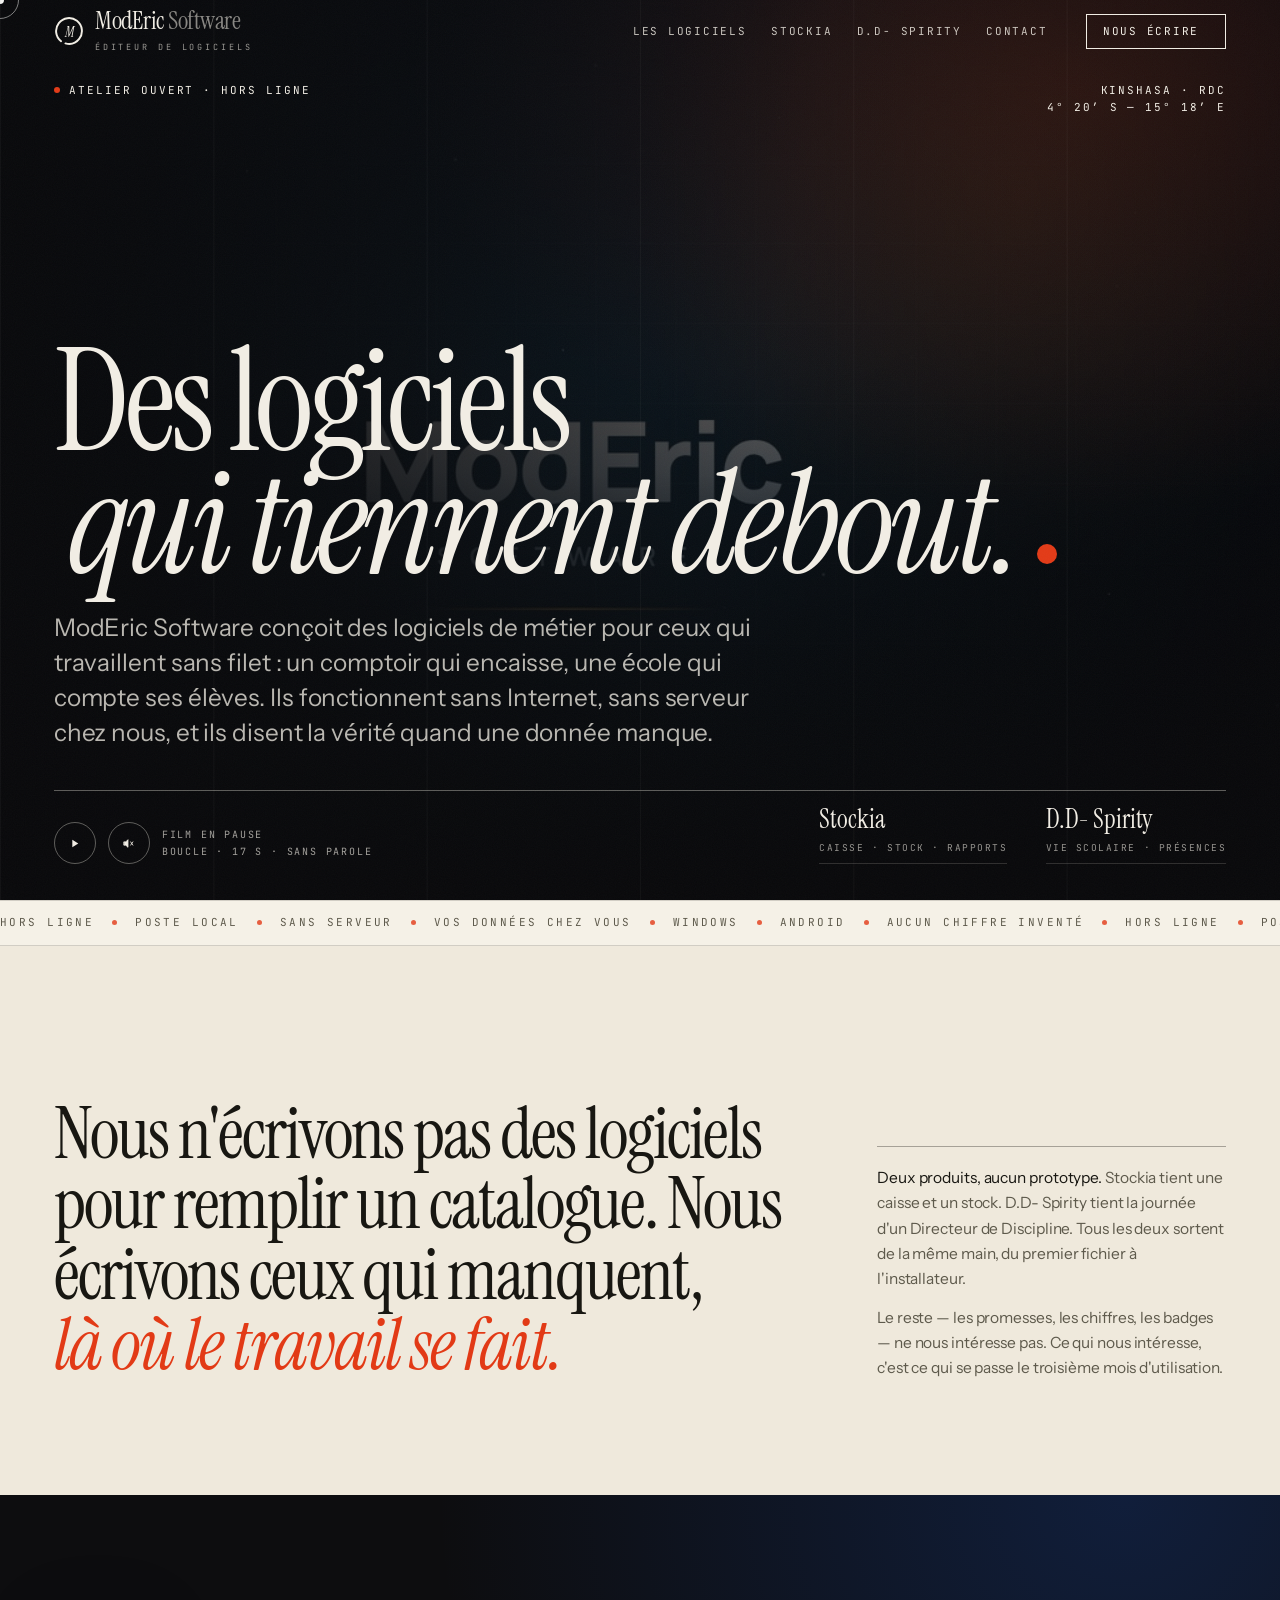
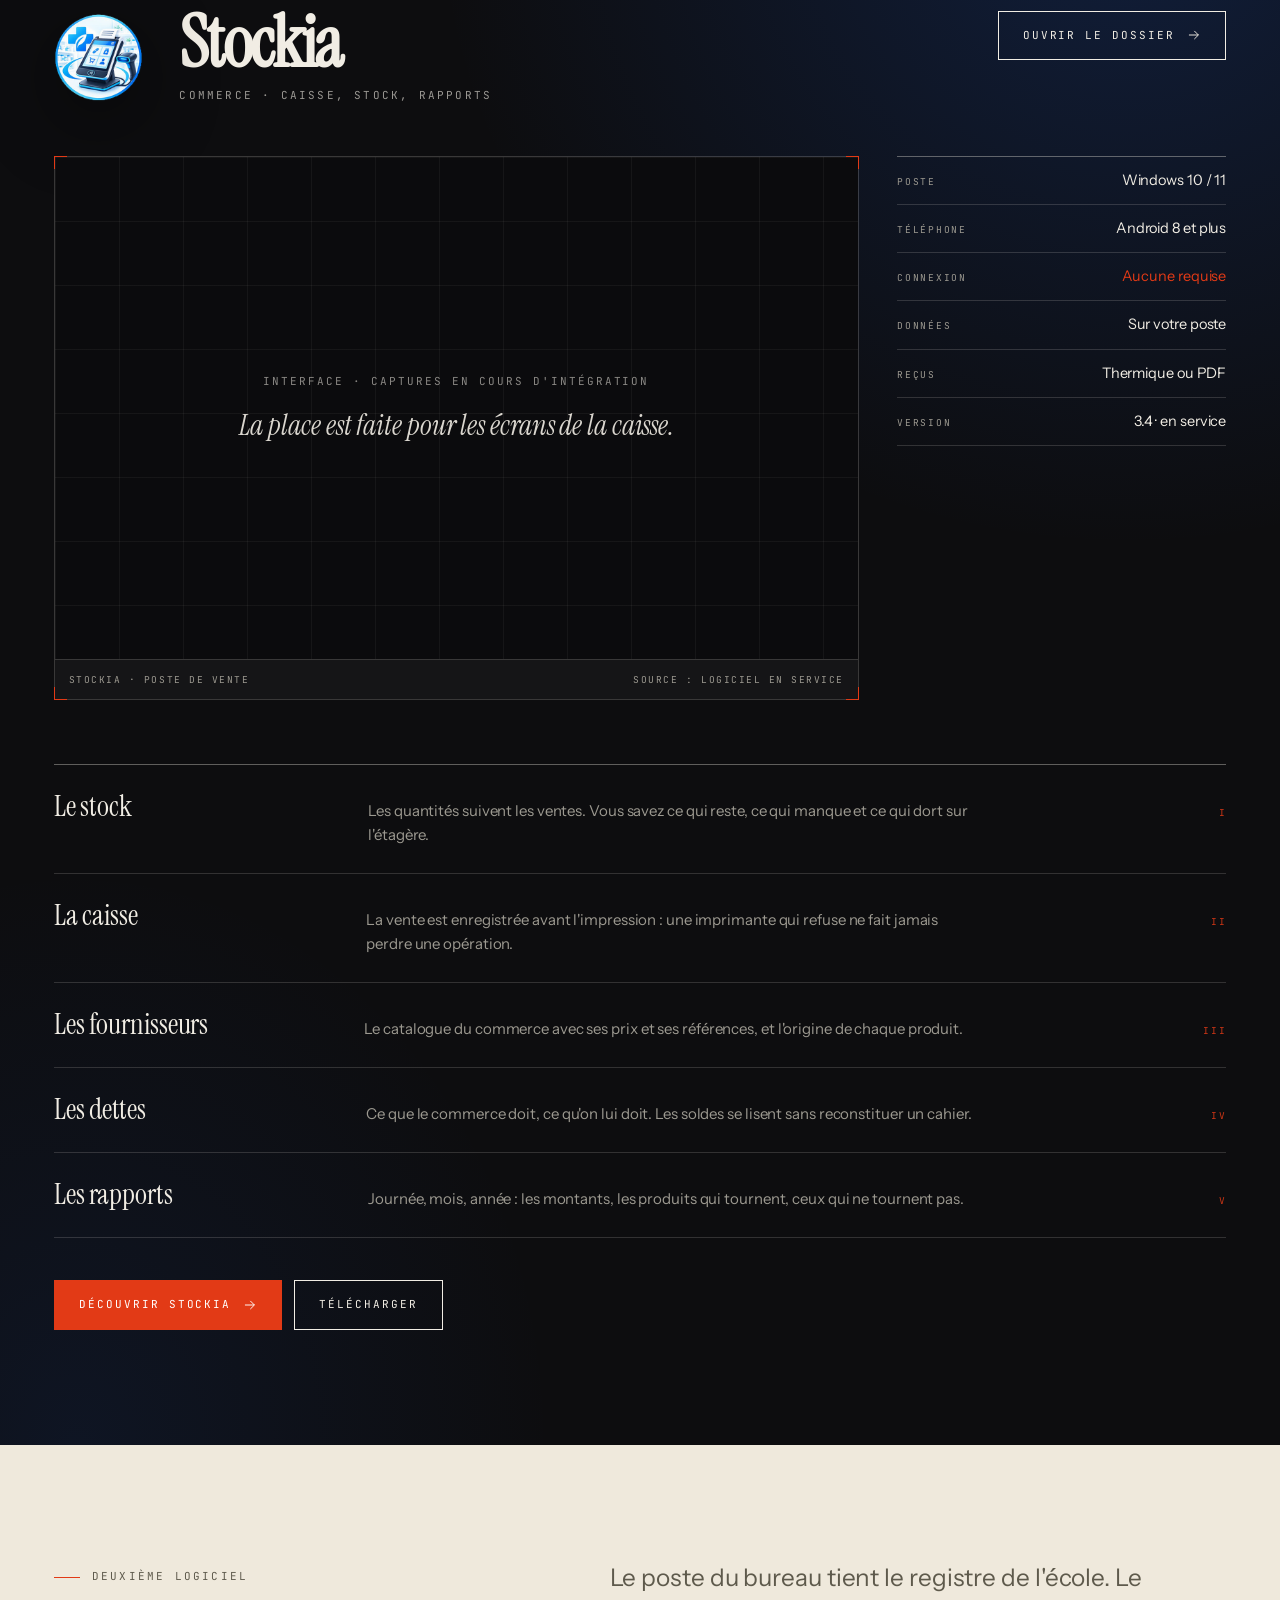
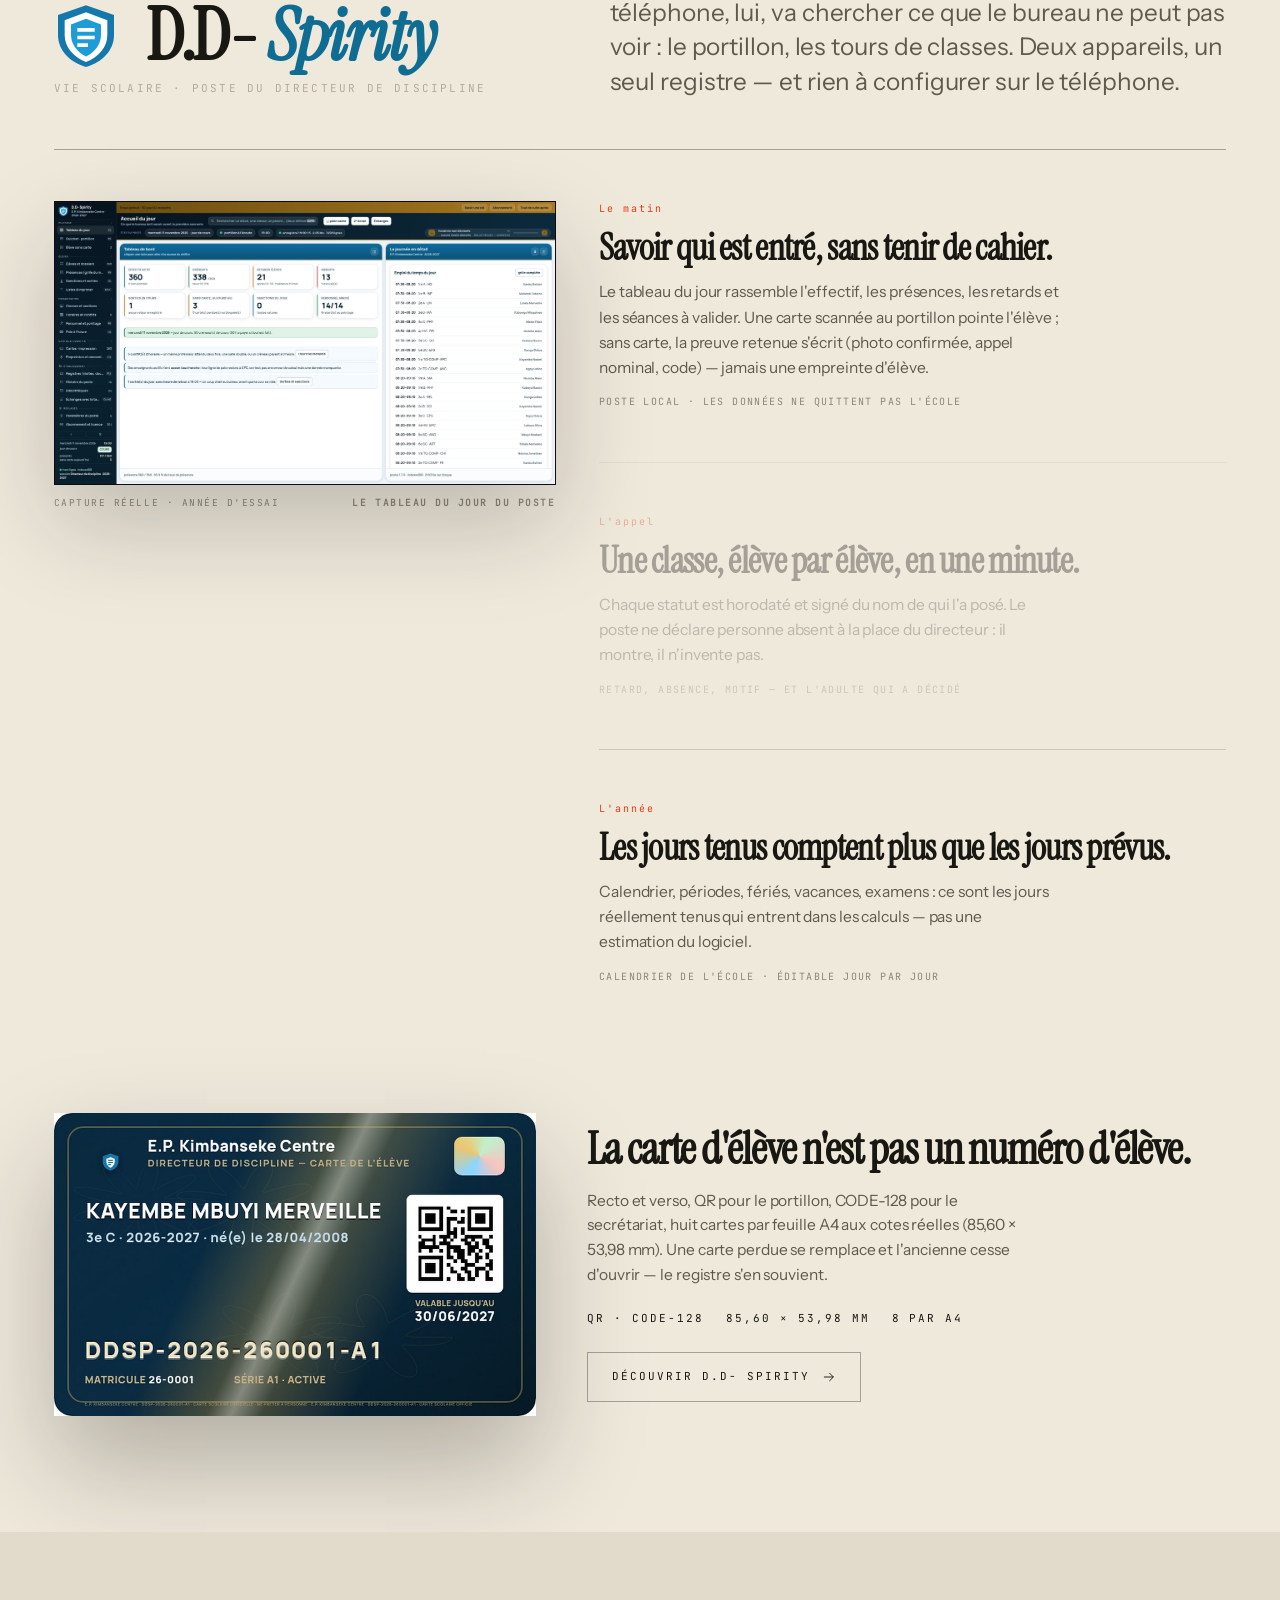
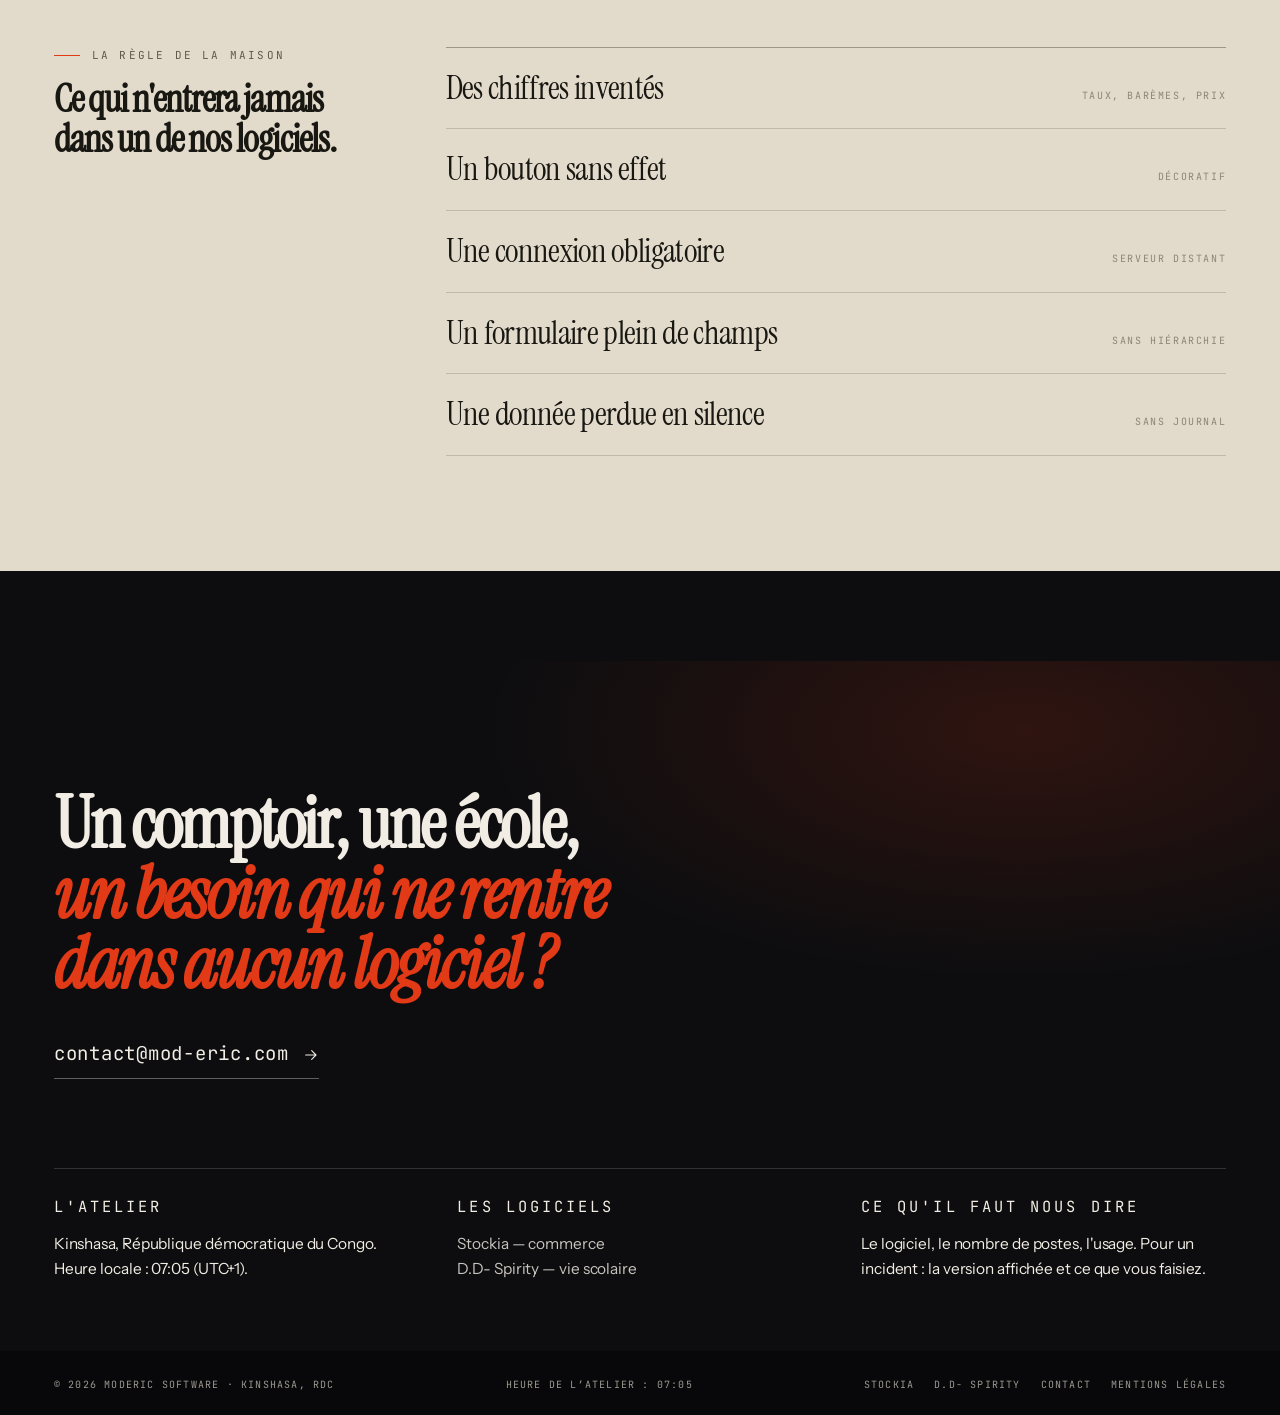
==== commit 5c590152: "Refonte complète : direction artistique « REGISTRE » Le site précédent était une maquette de site vi" ====
--- a/index.html
+++ b/index.html
@@ -3,30 +3,31 @@
 <head>
 <meta charset="utf-8">
 <meta name="viewport" content="width=device-width, initial-scale=1">
-<title>ModEric Software — Éditeur de logiciels · Kinshasa</title>
-<meta name="description" content="ModEric Software conçoit et distribue des logiciels métier hors ligne : Stockia (gestion commerciale, caisse, stock) et D.D- Spirity (vie scolaire, discipline, présences). Kinshasa, RDC.">
-<link rel="canonical" href="https://mod-eric.com/">
-<meta name="theme-color" content="#071019">
+<title>ModEric Software — éditeur de logiciels · Kinshasa</title>
+<meta name="description" content="ModEric Software conçoit des logiciels de métier qui travaillent hors ligne : Stockia (caisse, stock, rapports) et D.D- Spirity (vie scolaire, présences, cartes d'élèves).">
+<link rel="canonical" href="https://mod-eric.com/index.html">
+<meta name="theme-color" content="#0D0D0F">
 <meta property="og:type" content="website">
 <meta property="og:site_name" content="ModEric Software">
 <meta property="og:locale" content="fr_CD">
-<meta property="og:title" content="ModEric Software — Éditeur de logiciels">
-<meta property="og:description" content="Deux logiciels métier, écrits pour travailler hors ligne : Stockia (commerce) et D.D- Spirity (vie scolaire).">
-<meta property="og:image" content="https://mod-eric.com/assets/img/og.jpg">
-<meta property="og:url" content="https://mod-eric.com/">
+<meta property="og:title" content="ModEric Software — éditeur de logiciels · Kinshasa">
+<meta property="og:description" content="ModEric Software conçoit des logiciels de métier qui travaillent hors ligne : Stockia (caisse, stock, rapports) et D.D- Spirity (vie scolaire, présences, cartes d'élèves).">
+<meta property="og:image" content="https://mod-eric.com/assets/medias/dd-accueil.jpg">
+<meta property="og:url" content="https://mod-eric.com/index.html">
 <meta name="twitter:card" content="summary_large_image">
 <link rel="icon" href="assets/img/logo.svg" type="image/svg+xml">
-<link rel="stylesheet" href="assets/css/style.css">
+<link rel="preload" href="assets/typo/InstrumentSerif-Regular.woff2" as="font" type="font/woff2" crossorigin>
+<link rel="preload" href="assets/typo/InstrumentSans-400.woff2" as="font" type="font/woff2" crossorigin>
+<link rel="stylesheet" href="assets/css/site.css">
 <script type="application/ld+json">
 {
   "@context": "https://schema.org",
   "@type": "Organization",
   "name": "ModEric Software",
   "url": "https://mod-eric.com/",
-  "logo": "https://mod-eric.com/assets/img/logo.svg",
-  "description": "Éditeur de logiciels métier : terminaux de vente, gestion commerciale et logiciels d'établissement scolaire.",
+  "description": "Éditeur de logiciels de métier : gestion commerciale et vie scolaire, hors ligne.",
   "address": { "@type": "PostalAddress", "addressLocality": "Kinshasa", "addressCountry": "CD" },
-  "knowsAbout": ["logiciel de caisse", "gestion de stock", "logiciel scolaire", "logiciel hors ligne"],
+  "email": "contact@mod-eric.com",
   "makesOffer": [
     { "@type": "Offer", "itemOffered": { "@type": "SoftwareApplication", "name": "Stockia", "applicationCategory": "BusinessApplication", "operatingSystem": "Windows, Android" } },
     { "@type": "Offer", "itemOffered": { "@type": "SoftwareApplication", "name": "D.D- Spirity", "applicationCategory": "EducationalApplication", "operatingSystem": "Windows, Android" } }
@@ -34,409 +35,310 @@
 }
 </script>
 </head>
-<body>
-
-<!-- ══════════════════════════ l'entête ══════════════════════════ -->
-<header class="entete" id="entete">
-  <div class="page">
-    <a class="marque" href="index.html" aria-label="ModEric Software — accueil">
-      <svg viewBox="0 0 210 210" aria-hidden="true" style="color:#8FD6F5">
-        <defs>
-          <linearGradient id="m1" x1="0" y1="0" x2="1" y2="1">
-            <stop offset="0" stop-color="#8FDBFB"/><stop offset=".48" stop-color="#1E9CD8"/><stop offset="1" stop-color="#0B5E8C"/>
-          </linearGradient>
-          <linearGradient id="m2" x1="0" y1="1" x2="1" y2="0">
-            <stop offset="0" stop-color="#F2D9A6"/><stop offset="1" stop-color="#C08A3E"/>
-          </linearGradient>
-        </defs>
-        <circle cx="105" cy="105" r="92" fill="none" stroke="url(#m1)" stroke-width="6" stroke-linecap="round" stroke-dasharray="536 42" transform="rotate(126 105 105)"/>
-        <circle cx="105" cy="105" r="77" fill="none" stroke="currentColor" stroke-width="1.2" opacity=".26"/>
-        <text x="104" y="107" text-anchor="middle" dominant-baseline="central" fill="url(#m1)" font-family="Manrope, sans-serif" font-weight="800" font-size="96" letter-spacing="-4">M</text>
-        <circle cx="105" cy="13" r="6.4" fill="url(#m2)"/>
-      </svg>
-      <span>
-        <b>ModEric</b>
-        <span>Software</span>
-      </span>
+<body class="est-encre">
+
+<header class="tete">
+  <a class="marque" href="index.html" aria-label="ModEric Software — accueil">
+    <svg class="marque__anneau" viewBox="0 0 100 100" aria-hidden="true"><circle cx="50" cy="50" r="43" fill="none" stroke="currentColor" stroke-width="6.5" stroke-linecap="round" stroke-dasharray="252 28" transform="rotate(128 50 50)"/><text x="50" y="52" text-anchor="middle" dominant-baseline="central" fill="currentColor" font-family="Instrument Serif, Georgia, serif" font-size="46" font-style="italic">M</text></svg>
+    <span><span class="marque__mot">ModEric <i>Software</i></span>
+      <span class="marque__sous">Éditeur de logiciels</span></span>
+  </a>
+  <nav class="tete__nav" aria-label="Navigation principale">
+        <a class="tete__lien" href="index.html#logiciels">Les logiciels</a>
+        <a class="tete__lien" href="stockia.html">Stockia</a>
+        <a class="tete__lien" href="dd-spirity.html">D.D- Spirity</a>
+        <a class="tete__lien" href="contact.html">Contact</a>
+  </nav>
+  <a class="tete__appel" href="contact.html"><span>Nous écrire</span> <svg viewBox="0 0 24 24" fill="none" stroke="currentColor" stroke-width="1.6" stroke-linecap="round" stroke-linejoin="round"><path d="M4 12h15M13 5.5l6.5 6.5-6.5 6.5"/></svg></a>
+  <button class="burger" aria-label="Ouvrir le menu" aria-expanded="false"><i></i><i></i></button>
+</header>
+
+<div class="panneau">
+  <a href="index.html#logiciels">Les logiciels<small>Catalogue</small></a>
+  <a href="stockia.html">Stockia<small>Commerce</small></a>
+  <a href="dd-spirity.html">D.D- Spirity<small>Vie scolaire</small></a>
+  <a href="contact.html">Contact<small>Écrire</small></a>
+  <div class="panneau__pied">Kinshasa · République démocratique du Congo<br>contact@mod-eric.com<br>Heure de l’atelier : <span data-heure>—</span></div>
+</div>
+
+
+<!-- ─────────────── L'ENTRÉE ─────────────── -->
+<section class="entree">
+  <div class="entree__film" aria-hidden="true">
+    <video poster="assets/video/poster.jpg" preload="metadata" muted loop playsinline
+           src="assets/video/entreprise.mp4"></video>
+  </div>
+  <div class="entree__voile" aria-hidden="true"></div>
+  <div class="entree__grille" aria-hidden="true"></div>
+
+  <div class="entree__haut">
+    <div class="entree__etat mono" data-vu><i class="entree__point"></i>Atelier ouvert · hors ligne</div>
+    <div class="entree__coordonnees mono" data-vu>Kinshasa · RDC<br>4° 20′ S — 15° 18′ E</div>
+  </div>
+
+  <h1 class="entree__titre" data-masque>
+    <span class="l1">Des logiciels</span>
+    <span class="l2">qui tiennent debout.</span>
+  </h1>
+  <p class="entree__chapo" data-vu>
+    ModEric Software conçoit des logiciels de métier pour ceux qui travaillent sans filet :
+    un comptoir qui encaisse, une école qui compte ses élèves. Ils fonctionnent sans Internet,
+    sans serveur chez nous, et ils disent la vérité quand une donnée manque.
+  </p>
+
+  <div class="entree__bas">
+    <div class="lecteur">
+      <button type="button" data-film="lecture" aria-label="Mettre le film en lecture ou en pause">
+        <svg viewBox="0 0 24 24"><path d="M7 5h4v14H7zM13 5h4v14h-4z"/></svg>
+      </button>
+      <button type="button" data-film="son" aria-pressed="false" aria-label="Activer ou couper le son">
+        <svg viewBox="0 0 24 24" fill="none" stroke="currentColor" stroke-width="1.6" stroke-linecap="round"><path d="M4 9h3l4-4v14l-4-4H4zM16 9l4 6M20 9l-4 6"/></svg>
+      </button>
+      <div class="lecteur__etat"><b data-film="etat">Film en lecture</b>Boucle · 17 s · sans parole</div>
+    </div>
+    <div></div>
+    <nav class="index" aria-label="Nos logiciels">
+      <a class="index__lien" href="stockia.html" data-curseur="Ouvrir">
+        <span class="index__nom">Stockia</span>
+        <span class="index__quoi">Caisse · stock · rapports</span>
+      </a>
+      <a class="index__lien" href="dd-spirity.html" data-curseur="Ouvrir">
+        <span class="index__nom">D.D- Spirity</span>
+        <span class="index__quoi">Vie scolaire · présences</span>
+      </a>
+    </nav>
+  </div>
+</section>
+
+<!-- ─────────────── LA BANDE ─────────────── -->
+<div class="bande" aria-hidden="true">
+  <div class="bande__piste">
+    <span class="bande__mot">Hors ligne</span><span class="bande__mot">Poste local</span>
+    <span class="bande__mot">Sans serveur</span><span class="bande__mot">Vos données chez vous</span>
+    <span class="bande__mot">Windows</span><span class="bande__mot">Android</span>
+    <span class="bande__mot">Aucun chiffre inventé</span>
+  </div>
+  <div class="bande__piste">
+    <span class="bande__mot">Hors ligne</span><span class="bande__mot">Poste local</span>
+    <span class="bande__mot">Sans serveur</span><span class="bande__mot">Vos données chez vous</span>
+    <span class="bande__mot">Windows</span><span class="bande__mot">Android</span>
+    <span class="bande__mot">Aucun chiffre inventé</span>
+  </div>
+</div>
+
+<!-- ─────────────── LE MANIFESTE ─────────────── -->
+<section class="manifeste">
+  <div class="manifeste__grille">
+    <p class="manifeste__dit" data-vu>
+      Nous n'écrivons pas des logiciels pour remplir un catalogue.
+      Nous écrivons ceux qui manquent, <i>là où le travail se fait.</i>
+    </p>
+    <div class="manifeste__aside" data-vu data-rang="1">
+      <p><b>Deux produits, aucun prototype.</b> Stockia tient une caisse et un stock.
+      D.D- Spirity tient la journée d'un Directeur de Discipline. Tous les deux sortent
+      de la même main, du premier fichier à l'installateur.</p>
+      <p>Le reste — les promesses, les chiffres, les badges — ne nous intéresse pas.
+      Ce qui nous intéresse, c'est ce qui se passe le troisième mois d'utilisation.</p>
+    </div>
+  </div>
+</section>
+
+<!-- ─────────────── CHAPITRE STOCKIA ─────────────── -->
+<section class="chapitre chapitre--stockia" id="logiciels">
+  <div class="chapitre__tete">
+    <div class="chapitre__marque" data-vu>
+      <img class="chapitre__embleme" src="assets/img/stockia-logo-256.png" alt="Emblème de Stockia">
+      <div>
+        <h2 class="chapitre__nom">Stockia</h2>
+        <div class="chapitre__role">Commerce · caisse, stock, rapports</div>
+      </div>
+    </div>
+    <a class="bouton bouton--vide" href="stockia.html" data-vu data-rang="1"><span>Ouvrir le dossier</span><svg viewBox="0 0 24 24" fill="none" stroke="currentColor" stroke-width="1.6" stroke-linecap="round" stroke-linejoin="round"><path d="M4 12h15M13 5.5l6.5 6.5-6.5 6.5"/></svg></a>
+  </div>
+
+  <div class="scene">
+    <div class="planche planche--attente" data-vu>
+      <i class="planche__repere"></i><i class="planche__repere"></i>
+      <i class="planche__repere"></i><i class="planche__repere"></i>
+      <div class="planche__cadre">
+        <div class="planche--attente__dit">
+          <span class="mono">Interface · captures en cours d'intégration</span>
+          <strong>La place est faite pour les écrans de la caisse.</strong>
+        </div>
+      </div>
+      <div class="planche__legende"><span>Stockia · poste de vente</span><span>Source : logiciel en service</span></div>
+    </div>
+
+    <aside class="fiche" data-vu data-rang="1">
+      <div class="fiche__ligne"><span class="fiche__cle">Poste</span><span class="fiche__val">Windows 10 / 11</span></div>
+      <div class="fiche__ligne"><span class="fiche__cle">Téléphone</span><span class="fiche__val">Android 8 et plus</span></div>
+      <div class="fiche__ligne"><span class="fiche__cle">Connexion</span><span class="fiche__val fiche__val--signal">Aucune requise</span></div>
+      <div class="fiche__ligne"><span class="fiche__cle">Données</span><span class="fiche__val">Sur votre poste</span></div>
+      <div class="fiche__ligne"><span class="fiche__cle">Reçus</span><span class="fiche__val">Thermique ou PDF</span></div>
+      <div class="fiche__ligne"><span class="fiche__cle">Version</span><span class="fiche__val">3.4 · en service</span></div>
+    </aside>
+  </div>
+
+  <div class="registre">
+    <div class="registre__ligne" data-vu>
+      <div class="registre__nom">Le stock</div>
+      <p class="registre__dit">Les quantités suivent les ventes. Vous savez ce qui reste, ce qui manque et ce qui dort sur l'étagère.</p>
+      <span class="registre__rang">I</span>
+    </div>
+    <div class="registre__ligne" data-vu>
+      <div class="registre__nom">La caisse</div>
+      <p class="registre__dit">La vente est enregistrée avant l'impression : une imprimante qui refuse ne fait jamais perdre une opération.</p>
+      <span class="registre__rang">II</span>
+    </div>
+    <div class="registre__ligne" data-vu>
+      <div class="registre__nom">Les fournisseurs</div>
+      <p class="registre__dit">Le catalogue du commerce avec ses prix et ses références, et l'origine de chaque produit.</p>
+      <span class="registre__rang">III</span>
+    </div>
+    <div class="registre__ligne" data-vu>
+      <div class="registre__nom">Les dettes</div>
+      <p class="registre__dit">Ce que le commerce doit, ce qu'on lui doit. Les soldes se lisent sans reconstituer un cahier.</p>
+      <span class="registre__rang">IV</span>
+    </div>
+    <div class="registre__ligne" data-vu>
+      <div class="registre__nom">Les rapports</div>
+      <p class="registre__dit">Journée, mois, année : les montants, les produits qui tournent, ceux qui ne tournent pas.</p>
+      <span class="registre__rang">V</span>
+    </div>
+  </div>
+
+  <div class="chapitre__actions">
+    <a class="bouton bouton--plein" href="stockia.html"><span>Découvrir Stockia</span><svg viewBox="0 0 24 24" fill="none" stroke="currentColor" stroke-width="1.6" stroke-linecap="round" stroke-linejoin="round"><path d="M4 12h15M13 5.5l6.5 6.5-6.5 6.5"/></svg></a>
+    <a class="bouton bouton--vide" href="stockia.html#telecharger"><span>Télécharger</span></a>
+  </div>
+</section>
+
+<!-- ─────────────── CHAPITRE D.D- SPIRITY ─────────────── -->
+<section class="parcours" id="dd-spirity">
+  <div class="parcours__tete">
+    <div data-vu>
+      <div class="repere">Deuxième logiciel</div>
+      <div class="parcours__nom">
+        <svg viewBox="0 0 96 96" aria-hidden="true"><path fill="#1578AC" d="M48 2 L90 16.5 V46 C90 69.5 73 86.5 48 94.5 C23 86.5 6 69.5 6 46 V16.5 Z"/><path fill="#FFFFFF" d="M48 12.5 L80 24.3 V46 C80 65.3 66.6 79.3 48 87 C29.4 79.3 16 65.3 16 46 V24.3 Z"/><path fill="#1E9CD8" d="M48 22 L70.5 30.8 V46 C70.5 60.9 60.9 72.2 48 78.6 C35.1 72.2 25.5 60.9 25.5 46 V30.8 Z"/><path fill="#FFFFFF" d="M35 36 H61 V41.5 H35 Z M35 47.5 H61 V53 H35 Z M35 59 H51 V64.5 H35 Z"/></svg>
+        <h2>D.D- <i>Spirity</i></h2>
+      </div>
+      <div class="chapitre__role" style="color:var(--sur-os-pale)">Vie scolaire · poste du Directeur de Discipline</div>
+    </div>
+    <p class="parcours__propos" data-vu data-rang="1">
+      Le poste du bureau tient le registre de l'école. Le téléphone, lui, va chercher ce que
+      le bureau ne peut pas voir : le portillon, les tours de classes. Deux appareils, un seul
+      registre — et rien à configurer sur le téléphone.
+    </p>
+  </div>
+
+  <div class="stage">
+    <div class="stage__visuel">
+      <div class="stage__cadre" data-vu>
+        <img src="assets/medias/dd-accueil.jpg" alt="Le tableau du jour du poste" width="2400" height="1350">
+        <img src="assets/medias/dd-presence.jpg" alt="L'appel d'une classe" width="2400" height="1350">
+        <img src="assets/medias/dd-calendrier.jpg" alt="Le calendrier de l'année" width="2400" height="1350">
+      </div>
+      <div class="stage__etiquette"><span>Capture réelle · année d'essai</span><b>Le tableau du jour du poste</b></div>
+    </div>
+
+    <div class="stage__textes">
+      <article class="etape" data-etape="0">
+        <span class="etape__rang">Le matin</span>
+        <h3>Savoir qui est entré, sans tenir de cahier.</h3>
+        <p>Le tableau du jour rassemble l'effectif, les présences, les retards et les séances à
+        valider. Une carte scannée au portillon pointe l'élève ; sans carte, la preuve retenue
+        s'écrit (photo confirmée, appel nominal, code) — jamais une empreinte d'élève.</p>
+        <div class="etape__note">Poste local · les données ne quittent pas l'école</div>
+      </article>
+      <article class="etape" data-etape="1">
+        <span class="etape__rang">L'appel</span>
+        <h3>Une classe, élève par élève, en une minute.</h3>
+        <p>Chaque statut est horodaté et signé du nom de qui l'a posé. Le poste ne déclare
+        personne absent à la place du directeur : il montre, il n'invente pas.</p>
+        <div class="etape__note">Retard, absence, motif — et l'adulte qui a décidé</div>
+      </article>
+      <article class="etape" data-etape="2">
+        <span class="etape__rang">L'année</span>
+        <h3>Les jours tenus comptent plus que les jours prévus.</h3>
+        <p>Calendrier, périodes, fériés, vacances, examens : ce sont les jours réellement tenus
+        qui entrent dans les calculs — pas une estimation du logiciel.</p>
+        <div class="etape__note">Calendrier de l'école · éditable jour par jour</div>
+      </article>
+    </div>
+  </div>
+
+  <div class="pose-carte">
+    <img src="assets/medias/dd-carte.jpg" alt="Carte d'élève imprimée, avec QR et numéro de carte" data-vu width="2000" height="1261">
+    <div class="pose-carte__dit" data-vu data-rang="1">
+      <h3>La carte d'élève n'est pas un numéro d'élève.</h3>
+      <p>Recto et verso, QR pour le portillon, CODE-128 pour le secrétariat, huit cartes par
+      feuille A4 aux cotes réelles (85,60 × 53,98 mm). Une carte perdue se remplace et l'ancienne
+      cesse d'ouvrir — le registre s'en souvient.</p>
+      <div class="pose-carte__specs mono">
+        <span>QR · CODE-128</span><span>85,60 × 53,98 mm</span><span>8 par A4</span>
+      </div>
+      <div class="chapitre__actions" style="margin-top:26px">
+        <a class="bouton bouton--os" href="dd-spirity.html"><span>Découvrir D.D- Spirity</span><svg viewBox="0 0 24 24" fill="none" stroke="currentColor" stroke-width="1.6" stroke-linecap="round" stroke-linejoin="round"><path d="M4 12h15M13 5.5l6.5 6.5-6.5 6.5"/></svg></a>
+      </div>
+    </div>
+  </div>
+</section>
+
+<!-- ─────────────── CE QUE NOUS REFUSONS ─────────────── -->
+<section class="refus">
+  <div class="refus__inner">
+    <div>
+      <div class="repere" data-vu>La règle de la maison</div>
+      <h2 class="plan__titre" data-vu data-rang="1" style="margin-top:16px">Ce qui n'entrera jamais dans un de nos logiciels.</h2>
+    </div>
+    <div class="refus__liste">
+      <div class="refus__item" data-refus><span>Des chiffres inventés</span><em>taux, barèmes, prix</em></div>
+      <div class="refus__item" data-refus><span>Un bouton sans effet</span><em>décoratif</em></div>
+      <div class="refus__item" data-refus><span>Une connexion obligatoire</span><em>serveur distant</em></div>
+      <div class="refus__item" data-refus><span>Un formulaire plein de champs</span><em>sans hiérarchie</em></div>
+      <div class="refus__item" data-refus><span>Une donnée perdue en silence</span><em>sans journal</em></div>
+    </div>
+  </div>
+</section>
+
+<!-- ─────────────── LA SORTIE ─────────────── -->
+<section class="sortie" id="contact">
+  <div class="sortie__inner">
+    <h2 class="sortie__appel" data-vu>Un comptoir, une école, <i>un besoin qui ne rentre dans aucun logiciel ?</i></h2>
+    <a class="sortie__courriel" href="mailto:contact@mod-eric.com" data-vu data-rang="1">
+      contact@mod-eric.com
+      <svg viewBox="0 0 24 24" fill="none" stroke="currentColor" stroke-width="1.6" stroke-linecap="round" stroke-linejoin="round"><path d="M4 12h15M13 5.5l6.5 6.5-6.5 6.5"/></svg>
     </a>
-    <nav class="nav" aria-label="Navigation principale">
-      <a href="index.html" aria-current="page">Accueil</a>
-      <a href="entreprise.html">Notre entreprise</a>
-      <a href="logiciels.html">Nos logiciels</a>
+    <div class="sortie__grille">
+      <div class="sortie__bloc" data-vu>
+        <p class="sortie__etiquette">L'atelier</p>
+        <p>Kinshasa, République démocratique du Congo.<br>Heure locale : <span data-heure>—</span> (UTC+1).</p>
+      </div>
+      <div class="sortie__bloc" data-vu data-rang="1">
+        <p class="sortie__etiquette">Les logiciels</p>
+        <a href="stockia.html">Stockia — commerce</a>
+        <a href="dd-spirity.html">D.D- Spirity — vie scolaire</a>
+      </div>
+      <div class="sortie__bloc" data-vu data-rang="2">
+        <p class="sortie__etiquette">Ce qu'il faut nous dire</p>
+        <p>Le logiciel, le nombre de postes, l'usage. Pour un incident : la version affichée et
+        ce que vous faisiez.</p>
+      </div>
+    </div>
+  </div>
+</section>
+
+
+<footer class="pied">
+  <div class="pied__inner">
+    <span>© <span id="annee">2026</span> ModEric Software · Kinshasa, RDC</span>
+    <span>Heure de l’atelier : <span data-heure>—</span></span>
+    <span class="pied__liens">
+      <a href="stockia.html">Stockia</a>
+      <a href="dd-spirity.html">D.D- Spirity</a>
       <a href="contact.html">Contact</a>
-    </nav>
-    <a class="entete__cta" href="logiciels.html">
-      Accès rapide à nos solutions
-      <svg viewBox="0 0 24 24" fill="none" stroke="currentColor" stroke-width="1.8" stroke-linecap="round" stroke-linejoin="round"><path d="M5 12h14M13 6l6 6-6 6"/></svg>
-    </a>
-    <button class="burger" aria-label="Ouvrir le menu" aria-expanded="false" aria-controls="panneau">
-      <span></span><span></span>
-    </button>
-  </div>
-</header>
-
-<div class="panneau" id="panneau">
-  <a href="index.html"><small>01</small> Accueil</a>
-  <a href="entreprise.html"><small>02</small> Notre entreprise</a>
-  <a href="logiciels.html"><small>03</small> Nos logiciels</a>
-  <a href="contact.html"><small>04</small> Contact</a>
-  <div class="coord">
-    <span>Kinshasa, République démocratique du Congo</span>
-    <span>contact@mod-eric.com</span>
-  </div>
-</div>
-
-<main>
-
-<!-- ══════════════════════════ 1. le premier écran ══════════════════════════ -->
-<section class="hero">
-  <div class="hero__fond" aria-hidden="true"><img src="assets/video/poster.jpg" alt=""></div>
-  <div class="hero__grille" aria-hidden="true"></div>
-
-  <div class="page hero__page">
-    <div class="hero__dire">
-      <div class="surtitre hero__surtitre" data-apparait>Éditeur de logiciels · Kinshasa</div>
-      <h1 class="hero__titre" data-apparait>Nous écrivons le logiciel <em>que le terrain réclame.</em></h1>
-      <p class="hero__texte" data-apparait>
-        ModEric Software conçoit des logiciels métier pour les commerces et les établissements.
-        Des programmes qui tiennent leur promesse là où la connexion ne tient pas : chez nous,
-        un logiciel travaille hors ligne, sans serveur, sur le poste du bureau.
-      </p>
-      <div class="hero__actions" data-apparait>
-        <a class="btn btn--primaire" href="#logiciels">
-          Découvrir nos logiciels
-          <svg viewBox="0 0 24 24" fill="none" stroke="currentColor" stroke-width="1.8" stroke-linecap="round" stroke-linejoin="round"><path d="M5 12h14M13 6l6 6-6 6"/></svg>
-        </a>
-        <a class="btn btn--fantome" href="entreprise.html">Qui nous sommes</a>
-      </div>
-    </div>
-
-    <figure class="film" data-apparait="voile">
-      <video poster="assets/video/poster.jpg" preload="metadata" muted playsinline
-             aria-label="Film de présentation de ModEric Software — 17 secondes, sans parole">
-        <source src="assets/video/entreprise.mp4" type="video/mp4">
-        Votre navigateur ne lit pas la vidéo MP4 : le film est aussi raconté plus bas, en texte.
-      </video>
-      <div class="film__voile">
-        <button class="film__bouton" type="button" aria-label="Lire le film de présentation">
-          <svg viewBox="0 0 24 24" fill="currentColor"><path d="M8 5.5v13l11-6.5z"/></svg>
-        </button>
-      </div>
-      <div class="film__barre" aria-hidden="true"><i></i></div>
-      <div class="film__pied">
-        <span>Film de présentation · 17 s</span>
-        <span class="minuteur">0:00 / 0:17</span>
-        <span class="film__commande">
-          <button type="button" data-film="son" aria-pressed="true" aria-label="Couper ou rétablir le son">
-            <svg viewBox="0 0 24 24" fill="none" stroke="currentColor" stroke-width="1.8" stroke-linecap="round"><path d="M4 9h3l4-4v14l-4-4H4zM15.5 8.5a5 5 0 0 1 0 7M18 6a8.5 8.5 0 0 1 0 12"/></svg>
-          </button>
-          <button type="button" data-film="reprise" aria-label="Revoir depuis le début">
-            <svg viewBox="0 0 24 24" fill="none" stroke="currentColor" stroke-width="1.8" stroke-linecap="round" stroke-linejoin="round"><path d="M4 12a8 8 0 1 0 2.6-5.9M4 4v4h4"/></svg>
-          </button>
-        </span>
-      </div>
-    </figure>
-  </div>
-
-  <div class="page">
-    <div class="hero__pied" data-apparait>
-      <span><b>Deux logiciels</b> en service</span>
-      <span><b>Hors ligne</b> d'abord</span>
-      <span><b>Windows</b> et Android</span>
-      <a class="hero__defiler" href="#atelier">Défiler <i></i></a>
-    </div>
-  </div>
-</section>
-
-<!-- ══════════════════════════ 2. l'atelier ══════════════════════════ -->
-<section class="section section--papier" id="atelier">
-  <div class="page duo">
-    <div>
-      <div class="num" data-apparait>01 — L'atelier</div>
-      <p class="edito" data-apparait style="margin-top:18px">
-        Nous ne faisons pas de logiciels pour faire du logiciel. Nous en faisons pour
-        <em>une caisse qui doit fermer juste</em>, pour <em>une école qui doit savoir qui est entré</em>.
-      </p>
-    </div>
-    <div>
-      <p class="lede" data-apparait>
-        ModEric Software est une maison de développement logiciel établie à Kinshasa. Nous
-        concevons, développons et distribuons nos propres programmes — nous ne revendons pas
-        le travail d'un autre, et nous ne laissons pas un client se débrouiller avec un manuel.
-      </p>
-      <p class="lede" data-apparait style="margin-top:18px">
-        Notre terrain est précis : des commerces qui encaissent chaque jour, des établissements
-        qui reçoivent des centaines d'élèves. Des lieux où l'électricité hésite, où Internet
-        coûte cher, et où une panne logicielle se paie en argent réel ou en désordre réel.
-      </p>
-      <ul class="principes">
-        <li data-apparait>
-          <b>Le poste local d'abord</b>
-          <span>Vos données vivent sur votre machine, dans un fichier que vous pouvez copier, emporter, sauvegarder. Aucun abonnement à une connexion.</span>
-        </li>
-        <li data-apparait>
-          <b>Le logiciel ne devine pas</b>
-          <span>Un taux, un barème, un volume horaire, un prix : c'est l'établissement qui l'écrit. Là où rien n'est déclaré, le logiciel le dit au lieu d'inventer.</span>
-        </li>
-        <li data-apparait>
-          <b>Rien de décoratif</b>
-          <span>Chaque bouton a un effet, chaque réglage commande quelque chose. Ce qui ne sert pas est retiré — ou n'entre jamais.</span>
-        </li>
-      </ul>
-    </div>
-  </div>
-
-  <div class="page">
-    <div class="faits" data-rang="0">
-      <div data-apparait><b>2</b><span>logiciels en service, dans des commerces et des écoles</span></div>
-      <div data-apparait data-rang="1"><b>0</b><span>connexion exigée pour travailler</span></div>
-      <div data-apparait data-rang="2"><b>Kinshasa</b><span>là où nous écrivons, installons et formons</span></div>
-    </div>
-  </div>
-</section>
-
-<!-- ══════════════════════════ 3. les logiciels ══════════════════════════ -->
-<section class="section section--nuit" id="logiciels">
-  <div class="page">
-    <div class="duo">
-      <div>
-        <div class="num" data-apparait>02 — Nos logiciels</div>
-        <h2 class="titre-section" data-apparait style="margin-top:18px">Deux métiers, deux logiciels, une même exigence.</h2>
-      </div>
-      <p class="lede" data-apparait>
-        Chacun vient d'un besoin réel, posé sur une table : tenir une caisse et un stock sans
-        se tromper ; tenir la discipline et les présences d'une école sans y passer la journée.
-      </p>
-    </div>
-
-    <!-- Stockia -->
-    <article class="fiche">
-      <div class="fiche__texte">
-        <div class="fiche__rang" data-apparait><b>01</b> Gestion commerciale</div>
-        <div class="fiche__nom" data-apparait>
-          <img src="assets/img/stockia-logo.png" alt="Emblème Stockia">
-          <div>
-            <h3>Stockia</h3>
-            <div class="fiche__role">Caisse, stock et rapports pour pharmacies et commerces</div>
-          </div>
-        </div>
-        <p class="texte" data-apparait>
-          Le poste de vente qui encaisse, décompte le stock et rend des comptes. Pensé pour un
-          comptoir qui ne peut pas attendre : la vente est enregistrée avant l'impression, le
-          reçu ne bloque jamais l'encaissement, et les rapports se lisent en fin de journée.
-        </p>
-        <ul class="fiche__points">
-          <li data-apparait><svg viewBox="0 0 24 24" fill="none" stroke="currentColor" stroke-width="2" stroke-linecap="round" stroke-linejoin="round"><path d="M4 12.5l5 5L20 6.5"/></svg> Stock, ventes et opérations de caisse</li>
-          <li data-apparait><svg viewBox="0 0 24 24" fill="none" stroke="currentColor" stroke-width="2" stroke-linecap="round" stroke-linejoin="round"><path d="M4 12.5l5 5L20 6.5"/></svg> Produits et fournisseurs</li>
-          <li data-apparait><svg viewBox="0 0 24 24" fill="none" stroke="currentColor" stroke-width="2" stroke-linecap="round" stroke-linejoin="round"><path d="M4 12.5l5 5L20 6.5"/></svg> Dettes et créances</li>
-          <li data-apparait><svg viewBox="0 0 24 24" fill="none" stroke="currentColor" stroke-width="2" stroke-linecap="round" stroke-linejoin="round"><path d="M4 12.5l5 5L20 6.5"/></svg> Rapports et statistiques</li>
-        </ul>
-        <div class="fiche__actions" data-apparait>
-          <a class="btn btn--papier" href="stockia.html">
-            Découvrir le logiciel
-            <svg viewBox="0 0 24 24" fill="none" stroke="currentColor" stroke-width="1.8" stroke-linecap="round" stroke-linejoin="round"><path d="M5 12h14M13 6l6 6-6 6"/></svg>
-          </a>
-          <a class="btn btn--fantome" href="stockia.html#telecharger">Télécharger</a>
-        </div>
-        <div class="fiche__note" data-apparait>Windows et Android · données sur le poste</div>
-      </div>
-      <div class="plaque" data-apparait data-rang="1">
-        <div class="plaque__grand">
-          <img src="assets/img/og.jpg" alt="Aperçu de l'univers graphique de ModEric Software">
-        </div>
-        <div class="plaque__petit">
-          <img src="assets/img/stockia-logo.png" alt="Emblème de Stockia">
-        </div>
-      </div>
-    </article>
-
-    <!-- D.D- Spirity -->
-    <article class="fiche">
-      <div class="fiche__texte">
-        <div class="fiche__rang" data-apparait><b>02</b> Vie scolaire</div>
-        <div class="fiche__nom" data-apparait>
-          <svg viewBox="0 0 96 96" aria-hidden="true">
-            <path fill="#1578AC" d="M48 2 L90 16.5 V46 C90 69.5 73 86.5 48 94.5 C23 86.5 6 69.5 6 46 V16.5 Z"/>
-            <path fill="#FFFFFF" d="M48 12.5 L80 24.3 V46 C80 65.3 66.6 79.3 48 87 C29.4 79.3 16 65.3 16 46 V24.3 Z"/>
-            <path fill="#1E9CD8" d="M48 22 L70.5 30.8 V46 C70.5 60.9 60.9 72.2 48 78.6 C35.1 72.2 25.5 60.9 25.5 46 V30.8 Z"/>
-            <path fill="#FFFFFF" d="M35 36 H61 V41.5 H35 Z M35 47.5 H61 V53 H35 Z M35 59 H51 V64.5 H35 Z"/>
-          </svg>
-          <div>
-            <h3>D.D- Spirity</h3>
-            <div class="fiche__role">Le poste du Directeur de Discipline</div>
-          </div>
-        </div>
-        <p class="texte" data-apparait>
-          L'école, côté discipline : les entrées et sorties, les présences, les sanctions, les
-          cartes d'élèves, le personnel et la paie du mois — sur le poste du bureau, et sur un
-          téléphone de terrain qui vient s'y brancher pour rapporter ce qu'il a noté.
-        </p>
-        <ul class="fiche__points">
-          <li data-apparait><svg viewBox="0 0 24 24" fill="none" stroke="currentColor" stroke-width="2" stroke-linecap="round" stroke-linejoin="round"><path d="M4 12.5l5 5L20 6.5"/></svg> Entrées, retards, sorties et oublis de carte</li>
-          <li data-apparait><svg viewBox="0 0 24 24" fill="none" stroke="currentColor" stroke-width="2" stroke-linecap="round" stroke-linejoin="round"><path d="M4 12.5l5 5L20 6.5"/></svg> Cartes d'élèves imprimables, QR et CODE-128</li>
-          <li data-apparait><svg viewBox="0 0 24 24" fill="none" stroke="currentColor" stroke-width="2" stroke-linecap="round" stroke-linejoin="round"><path d="M4 12.5l5 5L20 6.5"/></svg> Horaires, séances, personnel et paie</li>
-          <li data-apparait><svg viewBox="0 0 24 24" fill="none" stroke="currentColor" stroke-width="2" stroke-linecap="round" stroke-linejoin="round"><path d="M4 12.5l5 5L20 6.5"/></svg> Calendrier scolaire et jours tenus</li>
-        </ul>
-        <div class="fiche__actions" data-apparait>
-          <a class="btn btn--papier" href="dd-spirity.html">
-            Découvrir le logiciel
-            <svg viewBox="0 0 24 24" fill="none" stroke="currentColor" stroke-width="1.8" stroke-linecap="round" stroke-linejoin="round"><path d="M5 12h14M13 6l6 6-6 6"/></svg>
-          </a>
-          <a class="btn btn--fantome" href="dd-spirity.html#telecharger">Télécharger</a>
-        </div>
-        <div class="fiche__note" data-apparait>Poste Windows · application de terrain Android</div>
-      </div>
-      <div class="plaque plaque--gauche" data-apparait data-rang="1">
-        <div class="plaque__grand">
-          <img src="assets/img/dd-accueil.jpg" alt="Le tableau du jour du poste D.D- Spirity, sur une année d'essai">
-        </div>
-        <div class="plaque__petit">
-          <img src="assets/img/dd-carte.jpg" alt="Carte d'élève imprimée par D.D- Spirity">
-        </div>
-      </div>
-    </article>
-  </div>
-</section>
-
-<!-- ══════════════════════════ 4. la méthode ══════════════════════════ -->
-<section class="section section--papier-2" id="methode">
-  <div class="page">
-    <div class="duo">
-      <div>
-        <div class="num" data-apparait>03 — Notre façon de travailler</div>
-        <p class="edito" data-apparait style="margin-top:18px">
-          Un logiciel de terrain s'écrit <em>sur le terrain</em>. Nous observons d'abord,
-          nous construisons ensuite, et nous revenons voir.
-        </p>
-      </div>
-      <div>
-        <p class="lede" data-apparait>
-          Aucune de nos deux applications n'est née dans un bureau. Elles viennent d'avoir
-          regardé travailler les gens qu'elles servent — puis d'avoir corrigé ce que nous
-          avions mal compris.
-        </p>
-      </div>
-    </div>
-
-    <div class="methode">
-      <div data-apparait><b>I.</b><h4>Observer</h4><p>Nous passons du temps là où le travail se fait : le comptoir, le portillon, le bureau du directeur.</p></div>
-      <div data-apparait data-rang="1"><b>II.</b><h4>Écrire</h4><p>Un logiciel tenu par une seule équipe, du premier fichier à l'installateur. Rien n'est sous-traité à l'aveugle.</p></div>
-      <div data-apparait data-rang="2"><b>III.</b><h4>Éprouver</h4><p>Chaque version passe des centaines de contrôles automatiques avant livraison : impression, calculs, échanges, données.</p></div>
-      <div data-apparait data-rang="3"><b>IV.</b><h4>Revenir</h4><p>Un client qui utilise son logiciel trouve toujours mieux que nous. Ses remarques entrent dans la version suivante.</p></div>
-    </div>
-
-    <div class="citation" data-apparait style="margin-top:clamp(40px,6vw,72px)">
-      <p>« Un bon logiciel ne se remarque pas : il fait simplement en sorte que la journée se termine juste. »</p>
-      <cite>ModEric Software</cite>
-    </div>
-  </div>
-</section>
-
-<!-- ══════════════════════════ 5. la philosophie ══════════════════════════ -->
-<section class="section section--papier" id="philosophie">
-  <div class="page duo duo--inverse">
-    <div>
-      <div class="num" data-apparait>04 — Notre philosophie</div>
-      <h2 class="titre-section" data-apparait style="margin-top:18px">L'utilité d'abord. La complexité seulement si elle paie.</h2>
-      <p class="lede" data-apparait style="margin-top:22px">
-        Nous préférons un logiciel qui fait dix choses parfaitement à un logiciel qui en promet
-        quarante. Ce qui n'aide pas quelqu'un à finir son travail plus vite ne mérite pas
-        d'occuper son écran.
-      </p>
-      <p class="lede" data-apparait style="margin-top:16px">
-        Nous soignons les détails invisibles — la lisibilité d'un chiffre au fond de la salle,
-        l'impression qui reste cadrée, un message qui explique au lieu de faire un bruit — parce
-        que ce sont eux qui décident si l'outil sera utilisé le troisième jour.
-      </p>
-    </div>
-    <div>
-      <ul class="principes" style="margin-top:0">
-        <li data-apparait><b>Utilité avant complexité</b><span>Un écran = une décision à prendre. Le reste attend son tour.</span></li>
-        <li data-apparait><b>Simplicité d'usage</b><span>Deux lettres suffisent pour retrouver un nom, une classe, un motif. Personne ne doit mémoriser un code.</span></li>
-        <li data-apparait><b>Performance</b><span>Le logiciel s'ouvre et répond sur le poste modeste d'une école, pas seulement sur une machine récente.</span></li>
-        <li data-apparait><b>Fiabilité</b><span>Une donnée écrite ne doit pas se perdre : copies de sécurité, refus d'écraser, journal des écritures.</span></li>
-        <li data-apparait><b>Amélioration continue</b><span>Chaque version est numérotée, décrite et publiée — vous savez ce que vous installez.</span></li>
-      </ul>
-    </div>
-  </div>
-</section>
-
-<!-- ══════════════════════════ 6. l'appel ══════════════════════════ -->
-<section class="appel">
-  <div class="page">
-    <div>
-      <h2 data-apparait>Un comptoir, une école, un besoin qui ne rentre dans aucun logiciel ?</h2>
-      <p data-apparait>Écrivez-nous ce que vous devez faire chaque jour. C'est comme ça que nos deux logiciels sont nés.</p>
-    </div>
-    <div class="appel__actions" data-apparait>
-      <a class="btn btn--primaire" href="contact.html">
-        Écrire à ModEric
-        <svg viewBox="0 0 24 24" fill="none" stroke="currentColor" stroke-width="1.8" stroke-linecap="round" stroke-linejoin="round"><path d="M5 12h14M13 6l6 6-6 6"/></svg>
-      </a>
-      <a class="btn btn--fantome" href="logiciels.html">Voir les téléchargements</a>
-    </div>
-  </div>
-</section>
-
-</main>
-
-<!-- ══════════════════════════ le pied ══════════════════════════ -->
-<footer class="pied">
-  <div class="page">
-    <div class="pied__haut">
-      <div>
-        <div class="pied__marque">
-          <svg viewBox="0 0 210 210" aria-hidden="true">
-            <circle cx="105" cy="105" r="92" fill="none" stroke="currentColor" stroke-width="6" stroke-linecap="round" stroke-dasharray="536 42" transform="rotate(126 105 105)"/>
-            <circle cx="105" cy="105" r="77" fill="none" stroke="currentColor" stroke-width="1.2" opacity=".3"/>
-            <text x="104" y="107" text-anchor="middle" dominant-baseline="central" fill="currentColor" font-family="Manrope, sans-serif" font-weight="800" font-size="96" letter-spacing="-4">M</text>
-          </svg>
-          <div><b>ModEric</b><span>Software</span></div>
-        </div>
-        <p class="pied__presentation">
-          Éditeur de logiciels métier établi à Kinshasa. Nous concevons, développons et
-          distribuons nos propres programmes : gestion commerciale et logiciels d'établissement,
-          pensés pour travailler hors ligne.
-        </p>
-      </div>
-      <div>
-        <p class="pied__titre">Le site</p>
-        <ul>
-          <li><a href="index.html">Accueil</a></li>
-          <li><a href="entreprise.html">Notre entreprise</a></li>
-          <li><a href="logiciels.html">Nos logiciels</a></li>
-          <li><a href="contact.html">Contact</a></li>
-        </ul>
-      </div>
-      <div>
-        <p class="pied__titre">Nos logiciels</p>
-        <ul>
-          <li><a href="stockia.html">Stockia</a></li>
-          <li><a href="dd-spirity.html">D.D- Spirity</a></li>
-          <li><a href="stockia.html#telecharger">Télécharger Stockia</a></li>
-          <li><a href="dd-spirity.html#telecharger">Télécharger D.D- Spirity</a></li>
-        </ul>
-      </div>
-      <div>
-        <p class="pied__titre">Nous joindre</p>
-        <div class="pied__coord">
-          <a href="mailto:contact@mod-eric.com">
-            <svg viewBox="0 0 24 24" fill="none" stroke="currentColor" stroke-width="1.7" stroke-linecap="round" stroke-linejoin="round"><path d="M3 6h18v12H3zM3 7l9 6 9-6"/></svg>
-            contact@mod-eric.com
-          </a>
-          <span>Kinshasa, RDC</span>
-          <span>Heure de l'atelier : <span data-heure-kinshasa>—</span></span>
-        </div>
-      </div>
-    </div>
-    <div class="pied__bas">
-      <span>© <span id="annee">2026</span> ModEric Software. Tous droits réservés.</span>
-      <ul>
-        <li><a href="mentions-legales.html">Mentions légales</a></li>
-        <li><a href="mentions-legales.html#donnees">Données personnelles</a></li>
-        <li><a href="logiciels.html">Catalogue</a></li>
-      </ul>
-    </div>
+      <a href="mentions-legales.html">Mentions légales</a>
+    </span>
   </div>
 </footer>
 
--- a/assets/css/site.css
+++ b/assets/css/site.css
@@ -0,0 +1,734 @@
+/* ══════════════════════════════════════════════════════════════════════════════
+   MODERIC SOFTWARE — feuille de style unique
+   ──────────────────────────────────────────────────────────────────────────────
+   Direction artistique : « REGISTRE ».
+
+   L'idée : un éditeur de logiciels se doit de documenter son propre travail comme
+   il documente ses programmes — avec des registres, des filets, des marges, des
+   numéros de page, une typographie d'imprimerie et une encre de contrôle.
+
+   Trois matières, et rien d'autre :
+     · L'OS — un papier chaud (#EFE9DC). Le monde institutionnel, la lecture.
+     · L'ENCRE — un noir franc (#0D0D0F). Le monde des machines, des interfaces.
+     · LE VERMILLON — une encre de contrôle (#E23A16). Elle ne décore pas : elle
+       pointe, elle souligne, elle signale un état. Dix pour cent de la surface.
+
+   Deux familles de caractères, jamais trois :
+     · INSTRUMENT SERIF — la voix. Monumentale, éditoriale, italique pour ce qui
+       engage (les phrases qui définissent la maison).
+     · INSTRUMENT SANS — la lecture. Neutre, précise, moderne.
+   Plus JETBRAINS MONO, réservée aux étiquettes techniques : elle remplace les
+   faux numéros de section par des informations réelles (état, matière, version).
+
+   Aucune ressource extérieure. Aucune bibliothèque. Aucune animation gratuite :
+   tout le mouvement est en transform/opacity et suit une seule courbe.
+   ══════════════════════════════════════════════════════════════════════════════ */
+
+/* ─────────────────────────── les caractères ─────────────────────────── */
+@font-face{font-family:'Instrument Serif';font-style:normal;font-weight:400;font-display:swap;
+  src:url(../typo/InstrumentSerif-Regular.woff2) format('woff2')}
+@font-face{font-family:'Instrument Serif';font-style:italic;font-weight:400;font-display:swap;
+  src:url(../typo/InstrumentSerif-Italic.woff2) format('woff2')}
+@font-face{font-family:'Instrument Sans';font-style:normal;font-weight:400;font-display:swap;
+  src:url(../typo/InstrumentSans-400.woff2) format('woff2')}
+@font-face{font-family:'JetBrains Mono';font-style:normal;font-weight:400;font-display:swap;
+  src:url(../typo/JetBrainsMono-400.woff2) format('woff2')}
+
+/* ─────────────────────────── les mesures ─────────────────────────── */
+:root{
+  /* matières */
+  --os:#EFE9DC;
+  --os-clair:#F5F1E7;
+  --os-fonce:#E2DACA;
+  --encre:#0D0D0F;
+  --encre-2:#151518;
+  --encre-3:#1F1F24;
+  --signal:#E23A16;
+
+  /* les deux univers produits (pris sur leurs emblèmes) */
+  --stockia:#1D5BD6;
+  --stockia-clair:#7FA8FF;
+  --dd:#0F6C93;
+  --dd-clair:#37A9DB;
+
+  /* encres de texte */
+  --sur-os:#181712;
+  --sur-os-doux:#5E5A4C;
+  --sur-os-pale:#8C8676;
+  --sur-encre:#F1EDE4;
+  --sur-encre-doux:#9C9990;
+
+  /* filets */
+  --filet:rgba(24,23,18,.16);
+  --filet-fort:rgba(24,23,18,.34);
+  --filet-encre:rgba(241,237,228,.16);
+  --filet-encre-fort:rgba(241,237,228,.36);
+
+  /* voix */
+  --voix:'Instrument Serif',Charter,'Iowan Old Style',Georgia,serif;
+  --texte:'Instrument Sans','Segoe UI',system-ui,-apple-system,sans-serif;
+  --mono:'JetBrains Mono',ui-monospace,'SFMono-Regular',Consolas,monospace;
+
+  /* échelle typographique : fluide, une seule progression */
+  --t-monument:clamp(52px,11.2vw,196px);
+  --t-titre:clamp(34px,5.6vw,84px);
+  --t-sous:clamp(24px,3vw,44px);
+  --t-chapo:clamp(19px,1.9vw,27px);
+  --t-corps:clamp(15.5px,1.05vw,17px);
+  --t-mono:11px;
+
+  /* rythme vertical : 8 px de base */
+  --e1:8px;--e2:16px;--e3:24px;--e4:40px;--e5:64px;--e6:104px;--e7:160px;
+
+  /* marges de page */
+  --marge:clamp(18px,4.2vw,72px);
+  --largeur:1640px;
+  --barre:64px;
+
+  /* mouvement : une seule courbe pour tout le site */
+  --courbe:cubic-bezier(.19,1,.22,1);
+  --courbe-douce:cubic-bezier(.4,0,.2,1);
+}
+
+/* ─────────────────────────── socle ─────────────────────────── */
+*,*::before,*::after{box-sizing:border-box}
+html{-webkit-text-size-adjust:100%;scroll-behavior:smooth}
+body{
+  margin:0;background:var(--os);color:var(--sur-os);
+  font-family:var(--texte);font-size:var(--t-corps);line-height:1.6;
+  font-weight:400;letter-spacing:-.006em;
+  -webkit-font-smoothing:antialiased;text-rendering:optimizeLegibility;
+  overflow-x:hidden;
+}
+/* le grain du papier : une texture générée, 0 octet d'image, presque invisible */
+body::before{
+  content:'';position:fixed;inset:0;z-index:90;pointer-events:none;opacity:.045;
+  background-image:url("data:image/svg+xml,%3Csvg xmlns='http://www.w3.org/2000/svg' width='220' height='220'%3E%3Cfilter id='g'%3E%3CfeTurbulence type='fractalNoise' baseFrequency='.9' numOctaves='4' stitchTiles='stitch'/%3E%3C/filter%3E%3Crect width='220' height='220' filter='url(%23g)'/%3E%3C/svg%3E");
+  mix-blend-mode:multiply;
+}
+body.est-encre{background:var(--encre);color:var(--sur-encre);min-height:100vh;display:flex;flex-direction:column}
+body.est-encre main{flex:1 0 auto}
+body.est-encre::before{mix-blend-mode:screen;opacity:.035}
+
+img,svg,video{display:block;max-width:100%}
+a{color:inherit;text-decoration:none}
+button{font:inherit;color:inherit;background:none;border:0;cursor:pointer}
+h1,h2,h3,h4,p,figure,blockquote{margin:0}
+ul,ol{margin:0;padding:0;list-style:none}
+::selection{background:var(--signal);color:#fff}
+:focus-visible{outline:2px solid var(--signal);outline-offset:4px}
+
+/* le curseur maison : deux éléments, sur ordinateur seulement */
+@media (pointer:fine){
+  body.curseur-maison,body.curseur-maison *{cursor:none !important}
+  #curseur{position:fixed;top:0;left:0;z-index:100;pointer-events:none;mix-blend-mode:difference;
+    width:8px;height:8px;border-radius:50%;background:#fff;transform:translate(-50%,-50%);
+    transition:width .35s var(--courbe),height .35s var(--courbe),opacity .3s}
+  #curseur-anneau{position:fixed;top:0;left:0;z-index:99;pointer-events:none;
+    width:38px;height:38px;border-radius:50%;border:1px solid rgba(255,255,255,.5);
+    transform:translate(-50%,-50%);transition:width .4s var(--courbe),height .4s var(--courbe),
+      border-color .3s,opacity .3s;mix-blend-mode:difference}
+  body.curseur-voir #curseur{width:0;height:0}
+  body.curseur-voir #curseur-anneau{width:92px;height:92px;border-color:rgba(255,255,255,.9)}
+  #curseur-mots{position:fixed;top:0;left:0;z-index:101;pointer-events:none;transform:translate(-50%,-50%);
+    font-family:var(--mono);font-size:10px;letter-spacing:.18em;text-transform:uppercase;color:#fff;
+    opacity:0;transition:opacity .25s;white-space:nowrap}
+  body.curseur-voir #curseur-mots{opacity:1}
+}
+
+/* ─────────────────────────── la barre de tête ─────────────────────────── */
+.tete{
+  position:fixed;inset:0 0 auto;z-index:60;height:var(--barre);
+  display:flex;align-items:center;gap:clamp(16px,3vw,48px);
+  padding-inline:var(--marge);
+  color:var(--sur-encre);
+  transition:background .5s var(--courbe),border-color .5s,color .4s,height .4s var(--courbe);
+  border-bottom:1px solid transparent;
+}
+.tete--posee{background:rgba(13,13,15,.78);-webkit-backdrop-filter:blur(16px) saturate(140%);
+  backdrop-filter:blur(16px) saturate(140%);border-color:var(--filet-encre);height:56px}
+.tete--os{color:var(--sur-os)}
+.tete--os.tete--posee{background:rgba(239,233,220,.86);border-color:var(--filet)}
+
+/* la marque : l'anneau et le mot, jamais le mot seul */
+.marque{display:flex;align-items:center;gap:11px;flex:0 0 auto}
+.marque__anneau{width:30px;height:30px;flex:0 0 auto;transition:transform .8s var(--courbe)}
+.marque:hover .marque__anneau{transform:rotate(-16deg)}
+.marque__mot{font-family:var(--voix);font-size:25px;line-height:1;letter-spacing:-.01em}
+.marque__mot i{font-style:normal;opacity:.55}
+.marque__sous{display:block;font-family:var(--mono);font-size:8.5px;letter-spacing:.34em;
+  text-transform:uppercase;opacity:.62;margin-top:4px}
+
+.tete__nav{display:flex;align-items:center;gap:clamp(12px,1.9vw,30px);margin-left:auto;white-space:nowrap}
+.tete__lien{position:relative;font-family:var(--mono);font-size:var(--t-mono);letter-spacing:.16em;
+  text-transform:uppercase;padding-block:4px;opacity:.82;transition:opacity .3s}
+.tete__lien:hover,.tete__lien[aria-current]{opacity:1}
+.tete__lien::after{content:'';position:absolute;left:0;right:0;bottom:0;height:1px;background:currentColor;
+  transform:scaleX(0);transform-origin:left;transition:transform .5s var(--courbe)}
+.tete__lien:hover::after,.tete__lien[aria-current]::after{transform:scaleX(1)}
+
+/* le bouton de contact : un filet, pas une pastille */
+.tete__appel{
+  display:inline-flex;align-items:center;gap:10px;flex:0 0 auto;
+  font-family:var(--mono);font-size:var(--t-mono);letter-spacing:.16em;text-transform:uppercase;
+  padding:10px 16px;border:1px solid currentColor;border-radius:0;
+  transition:background .4s var(--courbe),color .4s,transform .4s var(--courbe);
+}
+.tete__appel:hover{background:var(--signal);border-color:var(--signal);color:#fff;transform:translateY(-1px)}
+.tete__appel{white-space:nowrap;line-height:1.1}
+
+.burger{display:none;width:40px;height:40px;position:relative;margin-left:8px}
+.burger i{position:absolute;left:9px;right:9px;height:1.5px;background:currentColor;
+  transition:transform .5s var(--courbe),opacity .3s}
+.burger i:nth-child(1){top:16px}
+.burger i:nth-child(2){top:23px}
+body.menu-ouvert .burger i:nth-child(1){transform:translateY(3.5px) rotate(45deg)}
+body.menu-ouvert .burger i:nth-child(2){transform:translateY(-3.5px) rotate(-45deg)}
+
+/* le panneau mobile : plein écran, en encre, typographie monumentale */
+.panneau{
+  position:fixed;inset:0;z-index:59;background:var(--encre);color:var(--sur-encre);
+  padding:calc(var(--barre) + 32px) var(--marge) 40px;
+  display:grid;align-content:center;gap:0;
+  clip-path:inset(0 0 100% 0);transition:clip-path .8s var(--courbe);
+}
+body.menu-ouvert .panneau{clip-path:inset(0 0 0 0)}
+.panneau a{
+  display:flex;align-items:baseline;justify-content:space-between;gap:16px;
+  padding:18px 0;border-bottom:1px solid var(--filet-encre);
+  font-family:var(--voix);font-size:clamp(30px,8vw,46px);line-height:1;
+  opacity:0;transform:translateY(24px);transition:opacity .5s,transform .7s var(--courbe);
+}
+body.menu-ouvert .panneau a{opacity:1;transform:none}
+.panneau a small{font-family:var(--mono);font-size:10px;letter-spacing:.2em;opacity:.5;text-transform:uppercase}
+.panneau__pied{margin-top:36px;font-family:var(--mono);font-size:10.5px;letter-spacing:.1em;line-height:2;opacity:.55}
+
+/* ─────────────────────────── les outils d'écriture ─────────────────────────── */
+.mono{font-family:var(--mono);font-size:var(--t-mono);letter-spacing:.18em;text-transform:uppercase;line-height:1.5}
+.mono--signal{color:var(--signal)}
+.voix{font-family:var(--voix);font-weight:400;letter-spacing:-.012em}
+.voix i{font-style:italic}
+
+/* le mot de contrôle : « § », la marque de registre du site */
+.repere{display:flex;align-items:center;gap:12px;font-family:var(--mono);font-size:var(--t-mono);
+  letter-spacing:.2em;text-transform:uppercase;color:var(--sur-os-doux)}
+.repere::before{content:'';width:26px;height:1px;background:var(--signal);flex:0 0 auto}
+.est-encre .repere{color:var(--sur-encre-doux)}
+
+/* filets pleine largeur */
+.filet{height:1px;border:0;margin:0;background:var(--filet)}
+.est-encre .filet{background:var(--filet-encre)}
+
+/* ─────────────────────────── 1. L'ENTRÉE ───────────────────────────
+   Le film occupe tout l'écran. Le titre est posé dessus, en bas à gauche,
+   comme un générique. Les étiquettes techniques disent l'état du site et
+   ouvrent les deux logiciels : elles ont une fonction, pas une décoration. */
+.entree{
+  position:relative;min-height:100svh;overflow:hidden;isolation:isolate;
+  background:#08080A;color:var(--sur-encre);
+  display:flex;flex-direction:column;justify-content:flex-end;
+  padding:calc(var(--barre) + 20px) var(--marge) clamp(22px,4vh,44px);
+}
+.entree__film{position:absolute;inset:0;z-index:-3}
+.entree__film video{width:100%;height:100%;object-fit:cover;object-position:72% center;opacity:.5;
+  filter:saturate(.72) contrast(1.08) brightness(.78)}
+.entree__voile{position:absolute;inset:0;z-index:-2;
+  background:
+    /* la gauche reste nette pour le titre : le film vit à droite */
+    linear-gradient(100deg,rgba(8,8,10,.92) 0%,rgba(8,8,10,.62) 32%,rgba(8,8,10,.1) 58%,rgba(8,8,10,.26) 100%),
+    radial-gradient(90% 80% at 84% 10%,rgba(226,58,22,.16),transparent 58%),
+    linear-gradient(180deg,rgba(8,8,10,.34) 0%,rgba(8,8,10,.1) 40%,rgba(8,8,10,.82) 86%,#08080A 100%)}
+.entree__grille{position:absolute;inset:0;z-index:-1;opacity:.22;pointer-events:none;
+  background-image:linear-gradient(to right,rgba(241,237,228,.16) 1px,transparent 1px);
+  background-size:calc(100% / 6) 100%;}
+
+.entree__haut{position:absolute;top:calc(var(--barre) + 18px);left:var(--marge);right:var(--marge);
+  display:flex;justify-content:space-between;align-items:flex-start;gap:24px;z-index:2}
+.entree__etat{display:flex;align-items:center;gap:9px}
+.entree__point{width:6px;height:6px;border-radius:50%;background:var(--signal);
+  box-shadow:0 0 0 0 rgba(226,58,22,.6);animation:pouls 3.4s var(--courbe) infinite}
+@keyframes pouls{0%{box-shadow:0 0 0 0 rgba(226,58,22,.5)}70%{box-shadow:0 0 0 9px rgba(226,58,22,0)}100%{box-shadow:0 0 0 0 rgba(226,58,22,0)}}
+.entree__coordonnees{text-align:right;opacity:.72}
+
+/* le titre monumental : deux lignes, deux voix, un seul geste */
+.entree__titre{
+  font-family:var(--voix);font-weight:400;
+  font-size:var(--t-monument);line-height:.86;letter-spacing:-.035em;
+  text-wrap:balance;max-width:16ch;
+}
+.entree__titre .l1{display:block}
+.entree__titre .l2{display:block;font-style:italic;color:var(--sur-encre);padding-left:.1em}
+.entree__titre .l2::after{content:'';display:inline-block;width:.14em;height:.14em;margin-left:.14em;
+  background:var(--signal);border-radius:50%;vertical-align:.06em}
+.entree__chapo{margin-top:clamp(18px,2.6vh,30px);max-width:44ch;
+  font-size:var(--t-chapo);line-height:1.45;color:rgba(241,237,228,.76);font-weight:400}
+
+/* la barre du bas : le film, puis les deux logiciels (cliquables) */
+.entree__bas{margin-top:clamp(26px,4.4vh,54px);display:grid;
+  grid-template-columns:minmax(0,auto) minmax(0,1fr) minmax(0,auto);gap:clamp(14px,2.4vw,34px);
+  align-items:end;border-top:1px solid var(--filet-encre-fort);padding-top:16px}
+.lecteur{display:flex;align-items:center;gap:12px}
+.lecteur button{width:42px;height:42px;border:1px solid var(--filet-encre-fort);border-radius:50%;
+  display:grid;place-items:center;transition:border-color .35s,background .35s,transform .4s var(--courbe)}
+.lecteur button:hover{border-color:var(--sur-encre);background:rgba(241,237,228,.08);transform:scale(1.05)}
+.lecteur svg{width:13px;height:13px;fill:currentColor}
+.lecteur__etat{font-family:var(--mono);font-size:10px;letter-spacing:.18em;text-transform:uppercase;opacity:.66;line-height:1.7}
+.lecteur__etat b{display:block;font-weight:400;opacity:1;color:var(--sur-encre)}
+
+/* l'index des logiciels, en clair, dans l'entrée */
+.index{display:flex;justify-content:flex-end;gap:clamp(16px,3vw,44px);flex-wrap:wrap}
+.index__lien{display:block;position:relative;padding-bottom:8px;min-width:150px;
+  border-bottom:1px solid var(--filet-encre)}
+.index__lien::after{content:'';position:absolute;left:0;right:0;bottom:-1px;height:1px;background:var(--signal);
+  transform:scaleX(0);transform-origin:left;transition:transform .6s var(--courbe)}
+.index__lien:hover::after{transform:scaleX(1)}
+.index__nom{font-family:var(--voix);font-size:clamp(20px,2vw,27px);line-height:1;display:block;
+  transition:transform .5s var(--courbe)}
+.index__lien:hover .index__nom{transform:translateY(-2px)}
+.index__quoi{display:block;font-family:var(--mono);font-size:9.5px;letter-spacing:.16em;
+  text-transform:uppercase;opacity:.6;margin-top:7px}
+
+/* ─────────────────────────── 2. LE MANIFESTE ─────────────────────────── */
+/* les sections de papier reprennent l'encre foncée : le <body> est en mode encre pour les
+   chapitres machines, une section claire doit donc réaffirmer sa couleur de texte. » */
+.manifeste{position:relative;padding:clamp(72px,12vw,170px) var(--marge) clamp(56px,9vw,120px);
+  background:var(--os);color:var(--sur-os)}
+.manifeste__grille{display:grid;grid-template-columns:minmax(0,1fr) minmax(0,.46fr);
+  gap:clamp(24px,5vw,90px);align-items:end;max-width:var(--largeur);margin-inline:auto}
+.manifeste__dit{font-family:var(--voix);font-weight:400;font-size:var(--t-titre);line-height:.98;
+  letter-spacing:-.028em;text-wrap:balance}
+.manifeste__dit i{font-style:italic;color:var(--signal)}
+.manifeste__aside{font-size:15.5px;line-height:1.62;color:var(--sur-os-doux);max-width:38ch;
+  border-top:1px solid var(--filet-fort);padding-top:18px}
+.manifeste__aside p + p{margin-top:14px}
+.manifeste__aside b{color:var(--sur-os);font-weight:400}
+
+/* la bande de mots : un bandeau qui défile, une seule ligne, en mono */
+.bande{overflow:hidden;border-block:1px solid var(--filet);background:var(--os-clair);color:var(--sur-os-doux);
+  padding-block:13px;display:flex;gap:0;user-select:none}
+.bande__piste{display:flex;gap:0;flex:0 0 auto;animation:defiler 42s linear infinite}
+.bande:hover .bande__piste{animation-play-state:paused}
+.bande__mot{display:inline-flex;align-items:center;gap:18px;padding-right:18px;
+  font-family:var(--mono);font-size:11px;letter-spacing:.22em;text-transform:uppercase;color:var(--sur-os-doux)}
+.bande__mot::after{content:'';width:5px;height:5px;background:var(--signal);border-radius:50%;opacity:.8}
+@keyframes defiler{from{transform:translateX(0)}to{transform:translateX(-50%)}}
+
+/* ─────────────────────────── 3. CHAPITRE STOCKIA ───────────────────────────
+   L'univers de Stockia est un bleu d'écran de caisse. Le chapitre est en encre
+   profonde, avec la plaque de l'emblème, une planche réservée aux captures et
+   les métiers du logiciel écrits comme un registre. */
+.chapitre{position:relative;overflow:hidden;background:var(--encre);color:var(--sur-encre);
+  padding:clamp(64px,9vw,130px) var(--marge) clamp(64px,9vw,120px)}
+.chapitre--stockia{background:
+  radial-gradient(90% 70% at 88% 0%,rgba(29,91,214,.22),transparent 60%),
+  radial-gradient(60% 60% at 6% 100%,rgba(29,91,214,.1),transparent 62%),
+  var(--encre)}
+.chapitre--dd{background:
+  radial-gradient(80% 60% at 12% 0%,rgba(15,108,147,.22),transparent 58%),
+  var(--encre-2)}
+.chapitre__tete{display:flex;justify-content:space-between;align-items:flex-start;gap:24px;
+  max-width:var(--largeur);margin-inline:auto;padding-bottom:clamp(28px,4vw,52px)}
+.chapitre__marque{display:flex;align-items:center;gap:clamp(18px,3vw,36px)}
+.chapitre__embleme{width:clamp(64px,7vw,104px);height:auto;flex:0 0 auto;
+  filter:drop-shadow(0 20px 40px rgba(0,0,0,.45))}
+.chapitre__nom{font-family:var(--voix);font-size:var(--t-titre);line-height:.9;letter-spacing:-.03em}
+.chapitre__nom i{font-style:italic;opacity:.6}
+.chapitre__role{font-family:var(--mono);font-size:var(--t-mono);letter-spacing:.2em;
+  text-transform:uppercase;opacity:.62;margin-top:12px}
+
+/* la scène : à gauche les planches, à droite la fiche technique */
+.scene{max-width:var(--largeur);margin-inline:auto;display:grid;
+  grid-template-columns:minmax(0,1.42fr) minmax(0,.58fr);gap:clamp(20px,3vw,48px);align-items:start}
+
+/* la planche : un cadre à repères d'imprimeur, pour les captures monumentales */
+.planche{position:relative;background:rgba(255,255,255,.03);border:1px solid var(--filet-encre)}
+.planche__cadre{position:relative;overflow:hidden;background:#0B0B0D}
+.planche__cadre img{width:100%;height:auto;display:block;transform:scale(1.001);
+  transition:transform 1.2s var(--courbe)}
+.planche:hover .planche__cadre img{transform:scale(1.03)}
+/* les quatre repères de coupe, en vermillon */
+.planche__repere{position:absolute;width:13px;height:13px;border:1px solid var(--signal);pointer-events:none}
+.planche__repere:nth-child(1){top:-1px;left:-1px;border-right:0;border-bottom:0}
+.planche__repere:nth-child(2){top:-1px;right:-1px;border-left:0;border-bottom:0}
+.planche__repere:nth-child(3){bottom:-1px;left:-1px;border-right:0;border-top:0}
+.planche__repere:nth-child(4){bottom:-1px;right:-1px;border-left:0;border-top:0}
+.planche__legende{display:flex;justify-content:space-between;gap:16px;padding:12px 14px;
+  font-family:var(--mono);font-size:9.5px;letter-spacing:.16em;text-transform:uppercase;
+  color:var(--sur-encre-doux);border-top:1px solid var(--filet-encre)}
+
+/* la planche en attente : un cadre qui dit la vérité, dessiné pour être beau */
+.planche--attente .planche__cadre{aspect-ratio:16/10;display:grid;place-items:center;
+  background:
+    linear-gradient(to right,rgba(241,237,228,.05) 1px,transparent 1px) 0 0/64px 100%,
+    linear-gradient(to bottom,rgba(241,237,228,.05) 1px,transparent 1px) 0 0/100% 64px,
+    #0B0B0D}
+.planche--attente__dit{text-align:center;padding:24px}
+.planche--attente__dit .mono{opacity:.55}
+.planche--attente__dit strong{display:block;font-family:var(--voix);font-style:italic;font-size:clamp(20px,2.2vw,30px);
+  font-weight:400;margin-top:10px;opacity:.9}
+
+/* la fiche technique, en mono, avec des filets — aucun encadré arrondi */
+.fiche{display:grid;gap:0;border-top:1px solid var(--filet-encre-fort)}
+.fiche__ligne{display:grid;grid-template-columns:1fr auto;gap:12px;align-items:baseline;
+  padding:12px 0;border-bottom:1px solid var(--filet-encre)}
+.fiche__cle{font-family:var(--mono);font-size:9.5px;letter-spacing:.18em;text-transform:uppercase;
+  color:var(--sur-encre-doux)}
+.fiche__val{font-size:14.5px;text-align:right}
+.fiche__val--signal{color:var(--signal)}
+
+/* les métiers du logiciel : un registre de lignes, pas une grille de cartes */
+.registre{max-width:var(--largeur);margin:clamp(34px,5vw,64px) auto 0;border-top:1px solid var(--filet-encre-fort)}
+.registre__ligne{display:grid;grid-template-columns:minmax(0,.34fr) minmax(0,1fr) auto;
+  gap:clamp(14px,3vw,40px);align-items:baseline;padding:clamp(16px,2.2vw,26px) 0;
+  border-bottom:1px solid var(--filet-encre);transition:padding-left .5s var(--courbe)}
+.registre__ligne:hover{padding-left:12px}
+.registre__nom{font-family:var(--voix);font-size:clamp(20px,2.3vw,29px);line-height:1.1}
+.registre__dit{font-size:15px;line-height:1.6;color:var(--sur-encre-doux);max-width:62ch}
+.registre__rang{font-family:var(--mono);font-size:9.5px;letter-spacing:.18em;color:var(--signal);opacity:.9}
+
+/* les deux boutons du chapitre */
+.chapitre__actions{display:flex;flex-wrap:wrap;gap:12px;margin-top:clamp(26px,4vw,42px)}
+.bouton{
+  display:inline-flex;align-items:center;gap:12px;padding:15px 24px;
+  font-family:var(--mono);font-size:11px;letter-spacing:.18em;text-transform:uppercase;
+  border:1px solid currentColor;transition:background .45s var(--courbe),color .45s,
+    border-color .45s,transform .45s var(--courbe);
+}
+.bouton svg{width:14px;height:14px;flex:0 0 auto;transition:transform .45s var(--courbe)}
+.bouton:hover svg{transform:translateX(5px)}
+.bouton--plein{background:var(--signal);border-color:var(--signal);color:#fff}
+.bouton--plein:hover{background:transparent;color:var(--signal);transform:translateY(-2px)}
+.bouton--vide:hover{background:currentColor;transform:translateY(-2px)}
+.bouton--vide:hover span{color:var(--encre)}
+.bouton--os{color:var(--sur-os);border-color:var(--filet-fort)}
+.bouton--os:hover{background:var(--sur-os);color:var(--os)}
+.bouton--os:hover span{color:var(--os)}
+.bouton[aria-disabled="true"],.bouton--attente{
+  color:var(--sur-encre-doux);border-color:var(--filet-encre);cursor:not-allowed}
+.bouton--attente:hover{transform:none;background:none}
+.bouton--attente svg{transform:none}
+.bouton small{font-family:var(--mono);font-size:9px;opacity:.6;letter-spacing:.1em}
+
+/* ─────────────────────────── 4. LE CHAPITRE D.D- SPIRITY (défilement) ─────────────────────────── */
+.parcours{position:relative;background:var(--os);color:var(--sur-os);
+  padding:clamp(64px,9vw,120px) var(--marge)}
+.parcours .repere{color:var(--sur-os-doux)}
+.parcours__tete{max-width:var(--largeur);margin-inline:auto;display:grid;
+  grid-template-columns:minmax(0,.9fr) minmax(0,1.1fr);gap:clamp(22px,4vw,70px);
+  align-items:end;padding-bottom:clamp(28px,4vw,54px);border-bottom:1px solid var(--filet-fort)}
+.parcours__nom{display:flex;align-items:center;gap:clamp(14px,2.4vw,28px);margin-top:18px}
+.parcours__nom svg{width:clamp(46px,5vw,72px);height:auto}
+.parcours__nom h2{font-family:var(--voix);font-size:var(--t-titre);line-height:.9;letter-spacing:-.03em}
+.parcours__nom h2 i{font-style:italic;color:var(--dd)}
+.parcours__propos{font-size:var(--t-chapo);line-height:1.42;max-width:46ch;color:var(--sur-os-doux)}
+
+/* la scène collante : le visuel reste, les textes défilent et le changent */
+.stage{max-width:var(--largeur);margin:clamp(30px,4vw,54px) auto 0;
+  display:grid;grid-template-columns:minmax(0,1fr) minmax(0,1.25fr);gap:clamp(20px,3.4vw,56px);
+  align-items:start}
+.stage__visuel{position:sticky;top:calc(var(--barre) + 24px);}
+.stage__cadre{position:relative;overflow:hidden;background:#08090B;
+  border:1px solid var(--filet-fort);box-shadow:0 40px 90px rgba(24,23,18,.22)}
+.stage__cadre img{width:100%;height:auto;display:block;
+  opacity:0;transform:scale(1.04);transition:opacity .9s var(--courbe),transform 1.4s var(--courbe);
+  position:absolute;inset:0}
+.stage__cadre img:first-child{position:relative}
+.stage__cadre img.actif{opacity:1;transform:none}
+.stage__cadre img:not(.actif){opacity:0}
+.stage__etiquette{display:flex;justify-content:space-between;gap:14px;padding-top:10px;
+  font-family:var(--mono);font-size:9.5px;letter-spacing:.16em;text-transform:uppercase;color:var(--sur-os-pale)}
+.stage__textes{display:grid;gap:0}
+.etape{padding:clamp(26px,4vw,52px) 0;border-top:1px solid var(--filet);opacity:.34;
+  transition:opacity .6s var(--courbe)}
+.etape:first-child{border-top:0;padding-top:0}
+.etape.est-lue{opacity:1}
+.etape__rang{font-family:var(--mono);font-size:10px;letter-spacing:.2em;color:var(--signal);display:block}
+.etape h3{font-family:var(--voix);font-size:clamp(24px,2.8vw,38px);line-height:1.06;margin-top:12px;
+  letter-spacing:-.02em}
+.etape p{margin-top:12px;color:var(--sur-os-doux);max-width:46ch;font-size:15.6px;line-height:1.62}
+.etape__note{margin-top:14px;font-family:var(--mono);font-size:10px;letter-spacing:.14em;
+  text-transform:uppercase;color:var(--sur-os-pale)}
+
+/* la carte d'élève, posée en travers du chapitre */
+.pose-carte{max-width:var(--largeur);margin:clamp(40px,6vw,86px) auto 0;
+  display:grid;grid-template-columns:minmax(0,.86fr) minmax(0,1.14fr);gap:clamp(24px,4vw,64px);align-items:center}
+.pose-carte img{width:100%;height:auto;transform:rotate(-2.4deg);
+  box-shadow:0 50px 100px rgba(24,23,18,.28);transition:transform 1s var(--courbe)}
+.pose-carte img:hover{transform:rotate(0) scale(1.01)}
+.pose-carte__dit h3{font-family:var(--voix);font-size:clamp(26px,3.4vw,46px);line-height:1.04;letter-spacing:-.025em}
+.pose-carte__dit p{margin-top:16px;color:var(--sur-os-doux);max-width:44ch}
+.pose-carte__specs{margin-top:22px;display:flex;flex-wrap:wrap;gap:8px 22px}
+
+/* ─────────────────────────── 5. CE QUE NOUS REFUSONS ─────────────────────────── */
+.refus{background:var(--os-fonce);color:var(--sur-os);padding:clamp(60px,9vw,120px) var(--marge);position:relative;overflow:hidden}
+.refus .repere{color:var(--sur-os-doux)}
+.refus__inner{max-width:var(--largeur);margin-inline:auto;display:grid;
+  grid-template-columns:minmax(0,.42fr) minmax(0,1fr);gap:clamp(24px,5vw,80px);align-items:start}
+.refus__liste{display:grid;gap:0;border-top:1px solid var(--filet-fort)}
+.refus__item{position:relative;display:flex;align-items:baseline;justify-content:space-between;gap:20px;
+  padding:clamp(14px,1.8vw,22px) 0;border-bottom:1px solid var(--filet);
+  font-family:var(--voix);font-size:clamp(21px,2.6vw,34px);line-height:1.1;letter-spacing:-.02em}
+.refus__item span{position:relative}
+.refus__item span::after{content:'';position:absolute;left:-4px;right:-4px;top:52%;height:1px;
+  background:var(--signal);transform:scaleX(0);transform-origin:left;
+  transition:transform .9s var(--courbe)}
+.refus__item.est-vu span::after{transform:scaleX(1)}
+.refus__item em{font-family:var(--mono);font-style:normal;font-size:10px;letter-spacing:.16em;
+  text-transform:uppercase;color:var(--sur-os-pale);flex:0 0 auto}
+
+/* ─────────────────────────── 6. LA SORTIE (contact) ─────────────────────────── */
+.sortie{background:var(--encre);color:var(--sur-encre);padding:clamp(70px,10vw,150px) var(--marge) clamp(40px,6vw,70px);
+  position:relative;overflow:hidden;margin-top:clamp(40px,7vw,90px)}
+.sortie::before{content:'';position:absolute;inset:0;
+  background:radial-gradient(70% 60% at 80% 10%,rgba(226,58,22,.16),transparent 60%);pointer-events:none}
+.sortie__inner{position:relative;max-width:var(--largeur);margin-inline:auto}
+.sortie__appel{font-family:var(--voix);font-size:var(--t-titre);line-height:.98;letter-spacing:-.03em;
+  max-width:20ch;text-wrap:balance}
+.sortie__appel i{font-style:italic;color:var(--signal)}
+.sortie__courriel{display:inline-flex;align-items:center;gap:14px;margin-top:clamp(24px,3.4vw,40px);
+  font-family:var(--mono);font-size:clamp(13px,1.6vw,19px);letter-spacing:.04em;
+  border-bottom:1px solid var(--filet-encre-fort);padding-bottom:8px;
+  transition:border-color .4s,gap .4s var(--courbe)}
+.sortie__courriel:hover{border-color:var(--signal);gap:22px}
+.sortie__courriel svg{width:16px;height:16px}
+.sortie__grille{margin-top:clamp(46px,7vw,96px);display:grid;
+  grid-template-columns:repeat(3,minmax(0,1fr));gap:clamp(20px,3vw,50px);
+  border-top:1px solid var(--filet-encre);padding-top:26px}
+.sortie__bloc h4,.sortie__etiquette{font-family:var(--mono);font-size:9.5px;letter-spacing:.2em;text-transform:uppercase;
+  color:var(--sur-encre-doux);font-weight:400;margin-bottom:12px}
+.sortie__bloc p,.sortie__bloc a{font-size:15.4px;line-height:1.6;color:var(--sur-encre)}
+.sortie__bloc a{display:block;opacity:.82;transition:opacity .3s}
+.sortie__bloc a:hover{opacity:1;color:var(--signal)}
+
+/* ─────────────────────────── 7. LE PIED ─────────────────────────── */
+/* le pied ferme la page : collé au bas, quel que soit le contenu au-dessus » */
+.pied{background:#08080A;color:var(--sur-encre-doux);padding:26px var(--marge) 22px;margin-top:auto;
+  font-family:var(--mono);font-size:10px;letter-spacing:.12em;text-transform:uppercase}
+.pied__inner{max-width:var(--largeur);margin-inline:auto;display:flex;flex-wrap:wrap;gap:14px 30px;
+  align-items:center;justify-content:space-between}
+.pied a{transition:color .3s}
+.pied a:hover{color:var(--sur-encre)}
+.pied__liens{display:flex;flex-wrap:wrap;gap:20px}
+
+/* ─────────────────────────── 8. PAGES PRODUIT : LE DOSSIER ─────────────────────────── */
+.dossier{position:relative;min-height:78svh;display:flex;flex-direction:column;justify-content:flex-end;
+  padding:calc(var(--barre) + 40px) var(--marge) clamp(26px,4vh,44px);overflow:hidden;
+  background:var(--encre);color:var(--sur-encre)}
+.dossier__fond{position:absolute;inset:0;z-index:-2}
+.dossier__fond img{width:100%;height:100%;object-fit:cover;object-position:top center;opacity:.5;
+  transform:scale(1.04);filter:saturate(.9)}
+.dossier__voile{position:absolute;inset:0;z-index:-1;
+  background:linear-gradient(180deg,rgba(8,8,10,.72) 0%,rgba(8,8,10,.34) 40%,rgba(8,8,10,.94) 92%,#08080A 100%)}
+.dossier--stockia .dossier__voile{background:
+  radial-gradient(80% 70% at 80% 0%,rgba(29,91,214,.4),transparent 62%),
+  linear-gradient(180deg,rgba(8,8,10,.7),rgba(8,8,10,.9) 86%,#08080A)}
+.dossier--dd .dossier__voile{background:
+  radial-gradient(80% 70% at 20% 0%,rgba(15,108,147,.42),transparent 62%),
+  linear-gradient(180deg,rgba(8,8,10,.7),rgba(8,8,10,.9) 86%,#08080A)}
+.dossier__fil{display:flex;gap:10px;align-items:center;font-family:var(--mono);font-size:10px;
+  letter-spacing:.18em;text-transform:uppercase;opacity:.7;margin-bottom:clamp(20px,3.4vw,40px)}
+.dossier__fil a:hover{opacity:1;color:var(--signal)}
+.dossier__titre{display:flex;align-items:flex-end;gap:clamp(16px,3vw,44px);flex-wrap:wrap}
+.dossier__titre h1{font-family:var(--voix);font-size:var(--t-monument);line-height:.82;letter-spacing:-.04em}
+.dossier__titre h1 i{font-style:italic}
+.dossier__embleme{width:clamp(52px,6vw,92px);height:auto;border-radius:14px;flex:0 0 auto;
+  margin-bottom:.12em;box-shadow:0 24px 50px rgba(0,0,0,.5)}
+.dossier__sous{margin-top:clamp(16px,2.4vw,26px);max-width:52ch;font-size:var(--t-chapo);
+  line-height:1.42;color:rgba(241,237,228,.78)}
+.dossier__bas{margin-top:clamp(26px,4vw,50px);display:flex;flex-wrap:wrap;gap:14px;align-items:center;
+  justify-content:space-between;border-top:1px solid var(--filet-encre-fort);padding-top:18px}
+.dossier__specs{display:flex;flex-wrap:wrap;gap:8px 26px;font-family:var(--mono);font-size:10px;
+  letter-spacing:.16em;text-transform:uppercase;opacity:.72}
+
+/* les sections d'une page produit */
+.plan{max-width:var(--largeur);margin-inline:auto;padding:clamp(56px,8vw,110px) var(--marge)}
+.plan--os{background:var(--os);color:var(--sur-os)}
+.plan--os .repere{color:var(--sur-os-doux)}
+.plan--os .plan__titre,.plan--os h2,.plan--os h3{color:var(--sur-os)}
+.plan--encre{background:var(--encre);color:var(--sur-encre)}
+.plan__titre{font-family:var(--voix);font-size:var(--t-sous);line-height:1.02;letter-spacing:-.025em;max-width:24ch}
+.plan__titre i{font-style:italic}
+.duo{display:grid;grid-template-columns:minmax(0,.9fr) minmax(0,1.1fr);gap:clamp(24px,4vw,72px);align-items:start}
+.duo--inverse{grid-template-columns:minmax(0,1.1fr) minmax(0,.9fr)}
+.duo p{color:var(--sur-os-doux);font-size:clamp(15.6px,1.15vw,17.5px);line-height:1.68;max-width:54ch}
+.plan--encre .duo p{color:var(--sur-encre-doux)}
+
+/* les captures d'une page produit : pleine largeur, l'une sous l'autre, légendées */
+.vues{display:grid;gap:clamp(18px,2.6vw,34px);margin-top:clamp(28px,4vw,50px)}
+.vue{position:relative;border:1px solid var(--filet-fort);background:#0B0B0D;overflow:hidden}
+.plan--encre .vue{border-color:var(--filet-encre)}
+.vue img{width:100%;height:auto;display:block;transition:transform 1.2s var(--courbe)}
+.vue:hover img{transform:scale(1.015)}
+.vue__legende{display:flex;justify-content:space-between;gap:16px;padding:11px 15px;
+  font-family:var(--mono);font-size:9.5px;letter-spacing:.16em;text-transform:uppercase;
+  color:var(--sur-os-pale);border-top:1px solid var(--filet)}
+.plan--encre .vue__legende{color:var(--sur-encre-doux);border-color:var(--filet-encre)}
+
+/* le bloc de téléchargement : sobre, honnête, avec l'empreinte */
+.tele{display:grid;gap:0;border-top:1px solid var(--filet-encre-fort);margin-top:clamp(22px,3vw,34px)}
+.tele__item{padding:clamp(18px,2.4vw,28px) 0;border-bottom:1px solid var(--filet-encre);
+  display:grid;grid-template-columns:minmax(0,1fr) auto;gap:clamp(14px,3vw,40px);align-items:center}
+.tele__nom{font-family:var(--voix);font-size:clamp(20px,2.2vw,28px);line-height:1.1}
+.tele__dit{font-size:14.4px;color:var(--sur-encre-doux);margin-top:8px;max-width:52ch;line-height:1.55}
+.tele__pied{display:flex;flex-wrap:wrap;gap:10px 20px;margin-top:12px;
+  font-family:var(--mono);font-size:9.5px;letter-spacing:.14em;text-transform:uppercase;color:var(--sur-encre-doux);opacity:.8}
+.tele__pied code{font-family:var(--mono);letter-spacing:.02em;text-transform:none;opacity:.9}
+.tele__action{flex:0 0 auto}
+
+/* le ticket d'état : une phrase, en mono, qui dit où en est le fichier */
+.ticket{display:inline-flex;align-items:center;gap:10px;font-family:var(--mono);font-size:10px;
+  letter-spacing:.16em;text-transform:uppercase;padding:10px 14px;border:1px solid var(--filet-encre-fort);
+  color:var(--sur-encre-doux)}
+.ticket__point{width:6px;height:6px;border-radius:50%;background:var(--sur-os-pale)}
+.ticket--pret{color:#8FD6A0;border-color:rgba(143,214,160,.4)}
+.ticket--pret .ticket__point{background:#8FD6A0}
+
+/* suite logique : le prochain logiciel */
+.suite{display:flex;justify-content:space-between;align-items:center;gap:20px;flex-wrap:wrap;
+  border-top:1px solid var(--filet-encre);padding-top:26px;margin-top:clamp(30px,4vw,50px)}
+.suite__lien{display:flex;align-items:center;gap:16px;font-family:var(--voix);font-size:clamp(22px,2.6vw,34px)}
+.suite__lien i{font-style:italic;opacity:.6}
+.suite__lien svg{width:22px;height:22px;transition:transform .5s var(--courbe)}
+.suite__lien:hover svg{transform:translateX(8px)}
+
+/* ─────────────────────────── 9. CONTACT & PAGES SIMPLES ─────────────────────────── */
+.page-simple{max-width:1180px;margin-inline:auto;padding:clamp(70px,10vw,140px) var(--marge) clamp(50px,7vw,90px);
+  color:var(--sur-os)}
+.page-simple .repere{color:var(--sur-os-doux)}
+.page-simple__titre{font-family:var(--voix);font-size:var(--t-titre);line-height:.94;letter-spacing:-.035em;max-width:20ch}
+.page-simple__titre i{font-style:italic;color:var(--signal)}
+.page-simple__chapo{margin-top:22px;font-size:var(--t-chapo);line-height:1.45;color:var(--sur-os-doux);max-width:50ch}
+
+.formulaire{display:grid;gap:18px;margin-top:clamp(28px,4vw,44px);max-width:660px}
+.champ{display:grid;gap:8px}
+.champ label{font-family:var(--mono);font-size:9.5px;letter-spacing:.2em;text-transform:uppercase;color:var(--sur-os-doux)}
+.champ input,.champ textarea,.champ select{
+  font-family:var(--texte);font-size:16px;color:var(--sur-os);background:transparent;
+  border:0;border-bottom:1px solid var(--filet-fort);padding:12px 2px;
+  transition:border-color .35s;
+}
+.champ select{border-radius:0;-webkit-appearance:none;appearance:none;
+  background-image:linear-gradient(45deg,transparent 50%,var(--sur-os-doux) 50%),linear-gradient(135deg,var(--sur-os-doux) 50%,transparent 50%);
+  background-position:calc(100% - 12px) 20px,calc(100% - 7px) 20px;background-size:5px 5px,5px 5px;background-repeat:no-repeat}
+.champ textarea{min-height:120px;resize:vertical}
+.champ input:focus,.champ textarea:focus,.champ select:focus{outline:none;border-color:var(--signal)}
+.champ__aide{font-family:var(--mono);font-size:9.5px;letter-spacing:.1em;color:var(--sur-os-pale)}
+
+.coordonnees{display:grid;gap:0;border-top:1px solid var(--filet-fort);margin-top:clamp(28px,4vw,44px)}
+.coord{display:grid;grid-template-columns:minmax(0,.34fr) minmax(0,1fr);gap:16px;padding:16px 0;
+  border-bottom:1px solid var(--filet)}
+.coord dt{font-family:var(--mono);font-size:9.5px;letter-spacing:.2em;text-transform:uppercase;color:var(--sur-os-doux)}
+.coord dd{margin:0;font-size:16px}
+.coord dd small{display:block;font-size:13px;color:var(--sur-os-pale);margin-top:5px;line-height:1.5}
+
+.prose{max-width:74ch;font-size:16px;line-height:1.72;color:var(--sur-os-doux)}
+.prose h2{font-family:var(--voix);font-size:clamp(23px,2.6vw,32px);line-height:1.1;color:var(--sur-os);
+  margin-top:clamp(32px,4vw,52px);letter-spacing:-.02em}
+.prose h2:first-child{margin-top:0}
+.prose p,.prose li{margin-top:14px}
+.prose strong{color:var(--sur-os);font-weight:400}
+.prose ul{list-style:none}
+.prose li{position:relative;padding-left:20px}
+.prose li::before{content:'';position:absolute;left:0;top:.62em;width:7px;height:1px;background:var(--signal)}
+.prose table{width:100%;border-collapse:collapse;margin-top:18px;font-size:14.6px}
+.prose th,.prose td{text-align:left;padding:11px 0;border-bottom:1px solid var(--filet);vertical-align:top}
+.prose th{font-family:var(--mono);font-size:9.5px;letter-spacing:.18em;text-transform:uppercase;
+  color:var(--sur-os-pale);font-weight:400;padding-right:16px;white-space:nowrap}
+.prose code{font-family:var(--mono);font-size:13px;background:var(--os-fonce);padding:2px 6px}
+
+/* ─────────────────────────── 10. LE MOUVEMENT ─────────────────────────── */
+/* chaque apparition : une translation courte + un masque, jouée une fois */
+[data-vu]{opacity:0;transform:translateY(28px);
+  transition:opacity .9s var(--courbe-douce),transform 1.1s var(--courbe);
+  transition-delay:var(--retard,0ms)}
+[data-vu].vu{opacity:1;transform:none}
+/* le masque laisse volontairement 8 % visibles : un élément entièrement découpé n'a plus
+   de surface d'intersection, et l'observateur ne le verrait jamais entrer à l'écran. » */
+[data-masque]{clip-path:inset(0 0 92% 0);transition:clip-path 1.2s var(--courbe);transition-delay:var(--retard,0ms)}
+[data-masque].vu{clip-path:inset(0 0 -8% 0)}
+[data-filet]{transform:scaleX(.012);transform-origin:left;
+  transition:transform 1.3s var(--courbe);transition-delay:var(--retard,0ms)}
+[data-filet].vu{transform:scaleX(1)}
+
+/* la transition entre les pages : un volet d'encre qui balaie */
+#volet{position:fixed;inset:0;z-index:120;background:var(--encre);pointer-events:none;
+  transform:scaleY(0);transform-origin:bottom;
+  transition:transform .62s var(--courbe)}
+#volet.actif{transform:scaleY(1);transform-origin:top}
+#volet::after{content:'MODERIC';position:absolute;inset:auto 0 32px;text-align:center;
+  font-family:var(--mono);font-size:10px;letter-spacing:.5em;color:var(--sur-encre-doux);
+  opacity:0;transition:opacity .3s}
+#volet.actif::after{opacity:.5}
+
+/* la barre de progression de lecture, discrète, en haut */
+#jauge{position:fixed;top:0;left:0;height:2px;width:0;background:var(--signal);z-index:70;
+  transition:width .1s linear}
+
+/* ─────────────────────────── 11. L'ADAPTATION ─────────────────────────── */
+@media (max-width:1240px){
+  .scene{grid-template-columns:minmax(0,1fr);gap:26px}
+  .fiche{grid-template-columns:repeat(2,minmax(0,1fr));gap:0 26px}
+  .stage{grid-template-columns:minmax(0,1fr);gap:22px}
+  .stage__visuel{position:sticky;top:calc(var(--barre) + 10px);z-index:2}
+  .manifeste__grille{grid-template-columns:minmax(0,1fr);gap:26px}
+  .parcours__tete{grid-template-columns:minmax(0,1fr)}
+  .refus__inner{grid-template-columns:minmax(0,1fr);gap:30px}
+  .pose-carte{grid-template-columns:minmax(0,1fr);gap:26px}
+  .sortie__grille{grid-template-columns:repeat(2,minmax(0,1fr))}
+}
+@media (max-width:900px){
+  :root{--barre:56px}
+  .tete__nav{display:none}
+  .tete__appel{display:none}
+  /* sur un téléphone, la barre garde la marque, la flèche et le menu : le libellé
+     poussait le bouton de menu hors de l'écran. » */
+  /* le bouton de contact quitte la barre sur téléphone : le menu le reprend */
+  .marque__mot{font-size:21px}
+  .marque__sous{font-size:7.5px;letter-spacing:.26em}
+  .burger{display:block;margin-left:auto}
+  .entree__bas{grid-template-columns:minmax(0,1fr);gap:18px}
+  .index{justify-content:flex-start}
+  .entree__grille{background-size:calc(100% / 3) 100%}
+  .duo,.duo--inverse{grid-template-columns:minmax(0,1fr);gap:26px}
+  .registre__ligne{grid-template-columns:minmax(0,1fr) auto;gap:8px 16px}
+  .registre__dit{grid-column:1/-1}
+  .tele__item{grid-template-columns:minmax(0,1fr);gap:16px}
+  .sortie__grille{grid-template-columns:minmax(0,1fr)}
+  .coordonnees .coord{grid-template-columns:minmax(0,1fr);gap:6px}
+  .arrivee__titre,.dossier__titre h1{font-size:clamp(44px,13vw,90px)}
+  .chapitre__tete{flex-direction:column}
+  .entree__haut .entree__coordonnees{display:none}
+}
+@media (max-width:560px){
+  .entree__titre{font-size:clamp(42px,15.5vw,74px)}
+  .manifeste__dit{font-size:clamp(30px,9vw,44px)}
+  .fiche{grid-template-columns:minmax(0,1fr)}
+  .planche__legende{font-size:8.5px}
+  .refus__item{flex-direction:column;gap:4px}
+  .bouton{width:100%;justify-content:center}
+}
+
+/* les appareils qui ne survolent pas : pas de curseur maison, pas de survol fantôme */
+@media (hover:none){
+  #curseur,#curseur-anneau,#curseur-mots{display:none}
+  .planche:hover .planche__cadre img,.vue:hover img{transform:none}
+}
+
+/* le respect de la préférence système */
+@media (prefers-reduced-motion:reduce){
+  *,*::before,*::after{animation-duration:.001ms !important;animation-iteration-count:1 !important;
+    transition-duration:.001ms !important;scroll-behavior:auto !important}
+  [data-vu],[data-masque],[data-filet]{opacity:1 !important;transform:none !important;clip-path:none !important}
+  .bande__piste{animation:none}
+  #volet{display:none}
+}
+
+/* l'impression */
+@media print{
+  .tete,.panneau,#curseur,#curseur-anneau,#curseur-mots,#volet,#jauge,.entree__film,.bande{display:none !important}
+  body{background:#fff;color:#000}
+  body::before{display:none}
+  .entree{min-height:auto;padding-top:20px;background:#fff;color:#000}
+  .entree__voile,.entree__grille{display:none}
+  a[href^="http"]::after{content:' (' attr(href) ')';font-size:10px}
+}
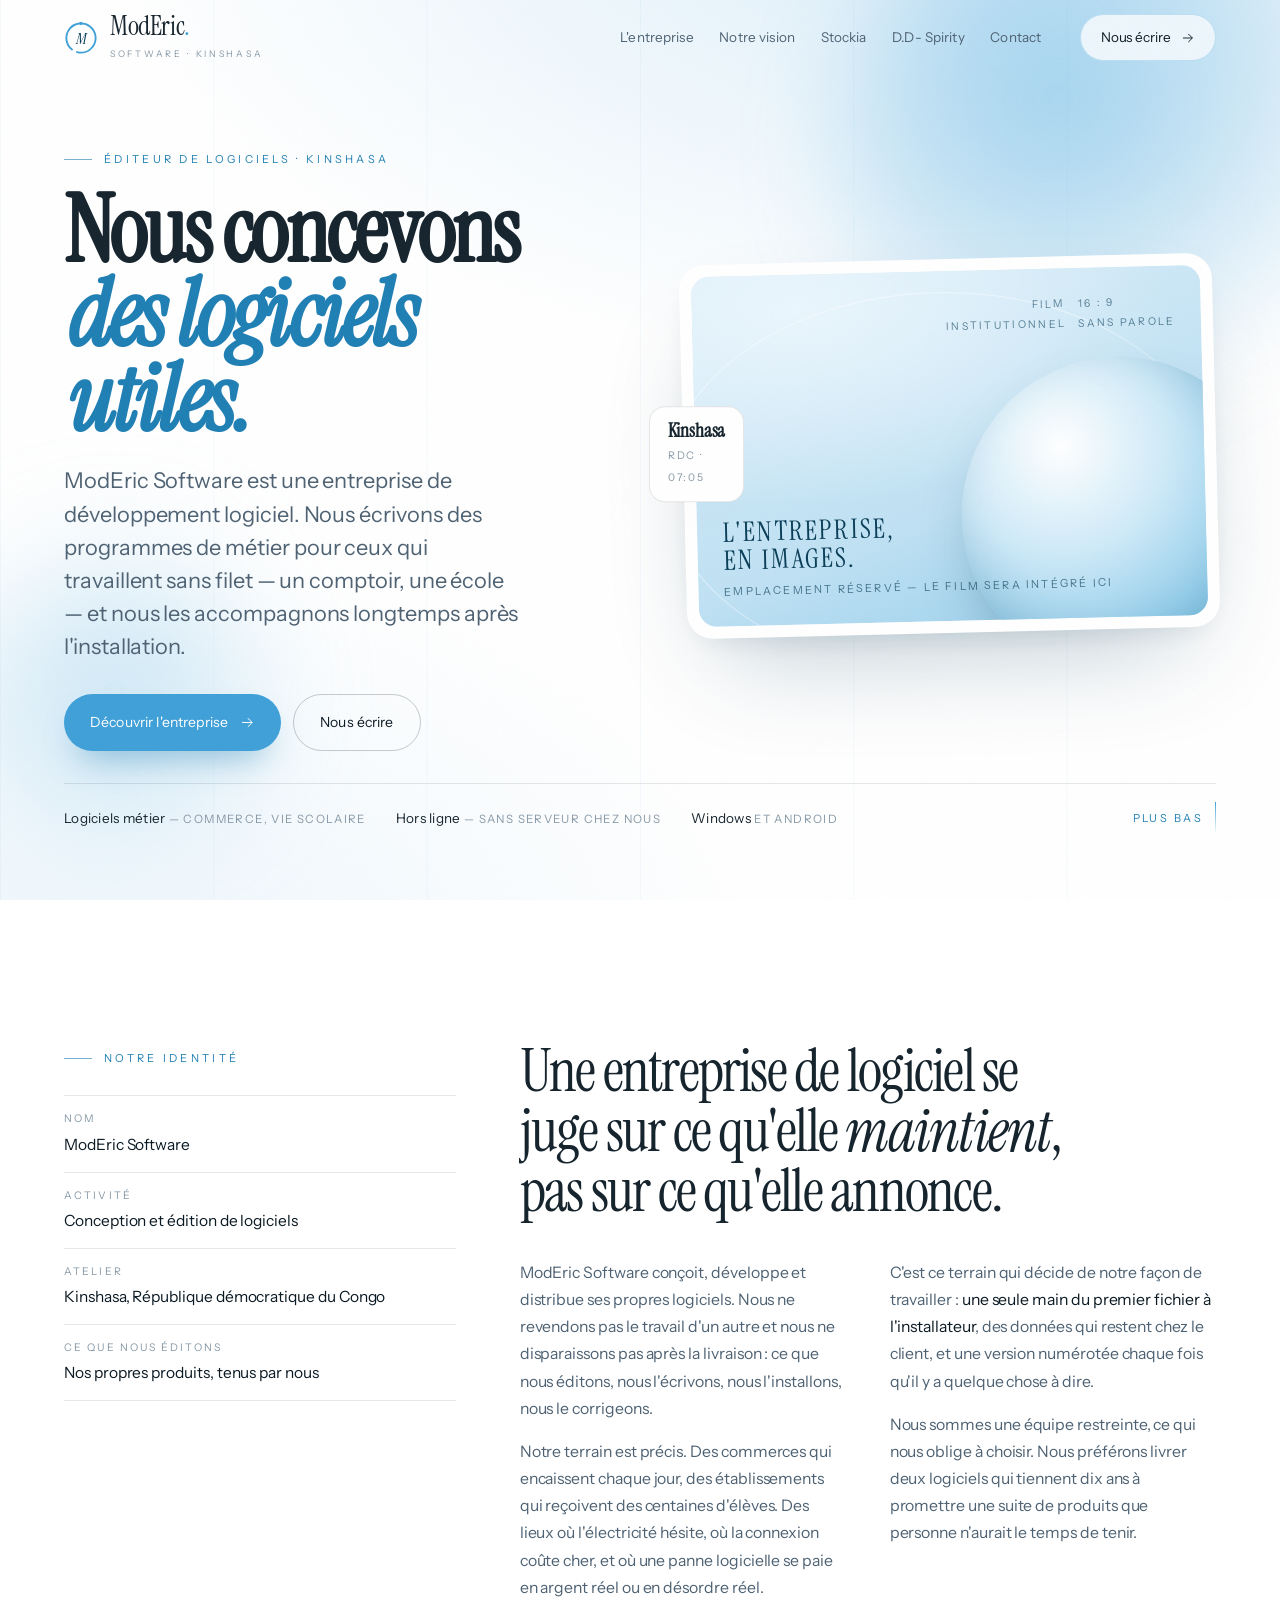
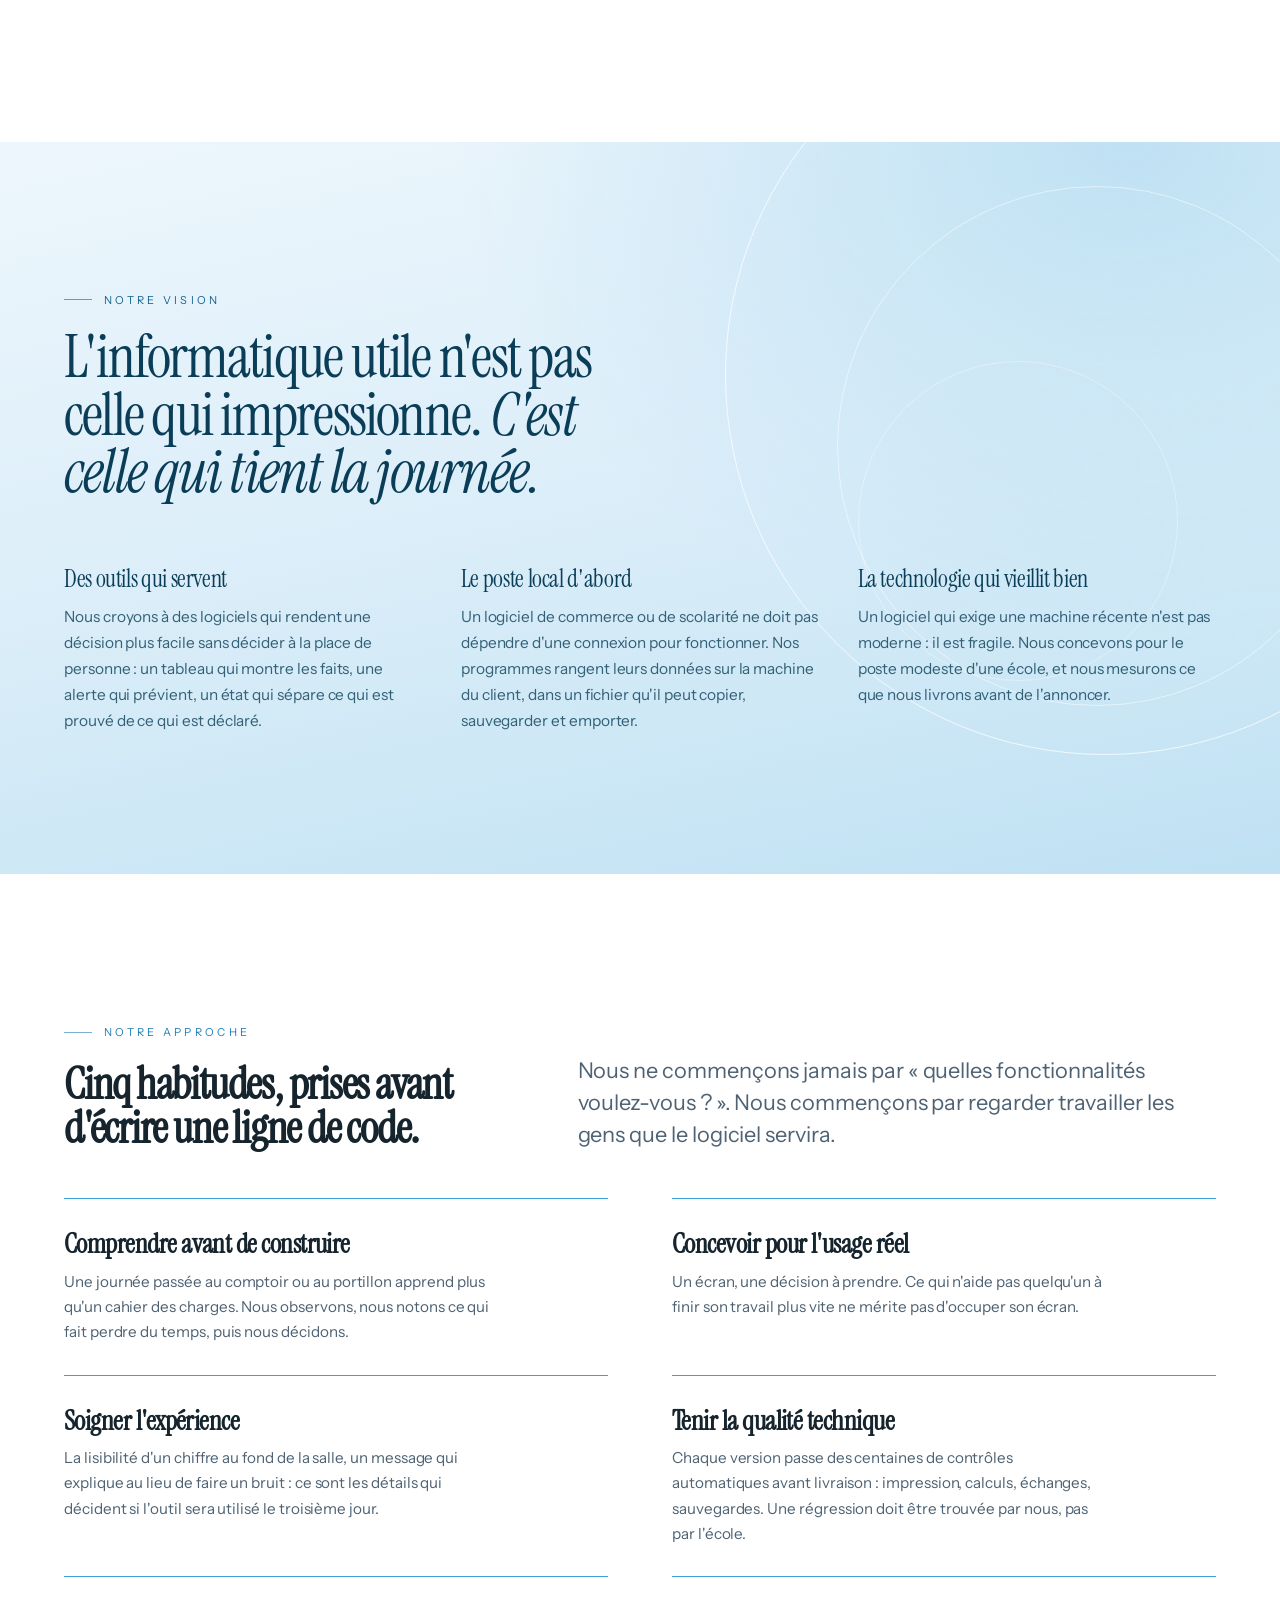
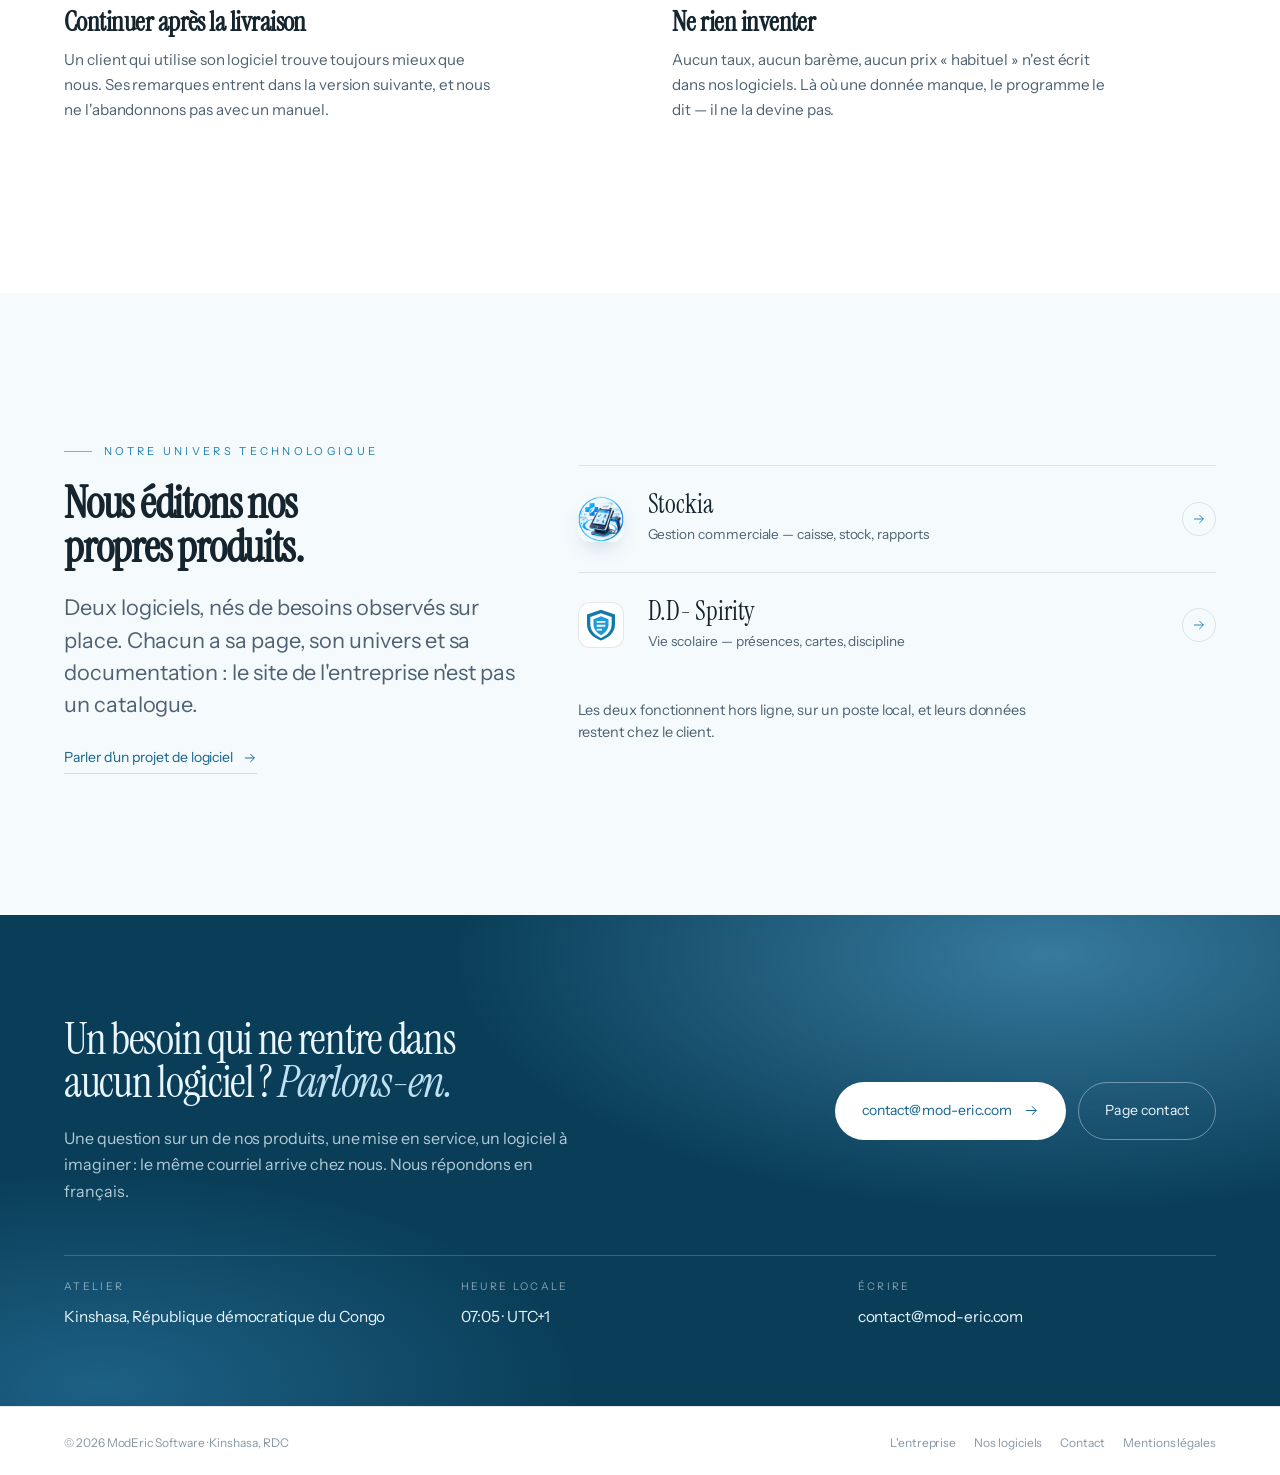
==== commit d8269a55: "Refonte de la direction artistique : « AZUR » — un site institutionnel clair Le site était trop somb" ====
--- a/index.html
+++ b/index.html
@@ -3,15 +3,15 @@
 <head>
 <meta charset="utf-8">
 <meta name="viewport" content="width=device-width, initial-scale=1">
-<title>ModEric Software — éditeur de logiciels · Kinshasa</title>
-<meta name="description" content="ModEric Software conçoit des logiciels de métier qui travaillent hors ligne : Stockia (caisse, stock, rapports) et D.D- Spirity (vie scolaire, présences, cartes d'élèves).">
+<title>ModEric Software — entreprise de développement logiciel · Kinshasa</title>
+<meta name="description" content="ModEric Software conçoit, développe et distribue ses propres logiciels. Identité, vision, approche du développement, et deux produits édités par l'entreprise : Stockia et D.D- Spirity.">
 <link rel="canonical" href="https://mod-eric.com/index.html">
-<meta name="theme-color" content="#0D0D0F">
+<meta name="theme-color" content="#FFFFFF">
 <meta property="og:type" content="website">
 <meta property="og:site_name" content="ModEric Software">
 <meta property="og:locale" content="fr_CD">
-<meta property="og:title" content="ModEric Software — éditeur de logiciels · Kinshasa">
-<meta property="og:description" content="ModEric Software conçoit des logiciels de métier qui travaillent hors ligne : Stockia (caisse, stock, rapports) et D.D- Spirity (vie scolaire, présences, cartes d'élèves).">
+<meta property="og:title" content="ModEric Software — entreprise de développement logiciel · Kinshasa">
+<meta property="og:description" content="ModEric Software conçoit, développe et distribue ses propres logiciels. Identité, vision, approche du développement, et deux produits édités par l'entreprise : Stockia et D.D- Spirity.">
 <meta property="og:image" content="https://mod-eric.com/assets/medias/dd-accueil.jpg">
 <meta property="og:url" content="https://mod-eric.com/index.html">
 <meta name="twitter:card" content="summary_large_image">
@@ -25,306 +25,284 @@
   "@type": "Organization",
   "name": "ModEric Software",
   "url": "https://mod-eric.com/",
-  "description": "Éditeur de logiciels de métier : gestion commerciale et vie scolaire, hors ligne.",
+  "description": "Entreprise de conception, développement et distribution de logiciels. Kinshasa, RDC.",
   "address": { "@type": "PostalAddress", "addressLocality": "Kinshasa", "addressCountry": "CD" },
   "email": "contact@mod-eric.com",
-  "makesOffer": [
-    { "@type": "Offer", "itemOffered": { "@type": "SoftwareApplication", "name": "Stockia", "applicationCategory": "BusinessApplication", "operatingSystem": "Windows, Android" } },
-    { "@type": "Offer", "itemOffered": { "@type": "SoftwareApplication", "name": "D.D- Spirity", "applicationCategory": "EducationalApplication", "operatingSystem": "Windows, Android" } }
-  ]
+  "knowsAbout": ["développement logiciel", "logiciel de gestion commerciale", "logiciel scolaire", "logiciel hors ligne"]
 }
 </script>
 </head>
-<body class="est-encre">
-
-<header class="tete">
+<body>
+
+<header class="barre">
   <a class="marque" href="index.html" aria-label="ModEric Software — accueil">
-    <svg class="marque__anneau" viewBox="0 0 100 100" aria-hidden="true"><circle cx="50" cy="50" r="43" fill="none" stroke="currentColor" stroke-width="6.5" stroke-linecap="round" stroke-dasharray="252 28" transform="rotate(128 50 50)"/><text x="50" y="52" text-anchor="middle" dominant-baseline="central" fill="currentColor" font-family="Instrument Serif, Georgia, serif" font-size="46" font-style="italic">M</text></svg>
-    <span><span class="marque__mot">ModEric <i>Software</i></span>
-      <span class="marque__sous">Éditeur de logiciels</span></span>
+    <svg class="marque__sceau" viewBox="0 0 100 100" aria-hidden="true"><circle cx="50" cy="50" r="43" fill="none" stroke="#3FA0D8" stroke-width="5.5" stroke-linecap="round" stroke-dasharray="252 28" transform="rotate(128 50 50)"/><text x="50" y="53" text-anchor="middle" dominant-baseline="central" fill="#0A3E58" font-family="Instrument Serif, Georgia, serif" font-size="46" font-style="italic">M</text><circle cx="50" cy="7" r="4.6" fill="#3FA0D8"/></svg>
+    <span><span class="marque__mot">ModEric<i>.</i></span><span class="marque__sous">Software · Kinshasa</span></span>
   </a>
-  <nav class="tete__nav" aria-label="Navigation principale">
-        <a class="tete__lien" href="index.html#logiciels">Les logiciels</a>
-        <a class="tete__lien" href="stockia.html">Stockia</a>
-        <a class="tete__lien" href="dd-spirity.html">D.D- Spirity</a>
-        <a class="tete__lien" href="contact.html">Contact</a>
+  <nav class="barre__nav" aria-label="Navigation principale">
+        <a class="barre__lien" href="index.html#entreprise">L'entreprise</a>
+        <a class="barre__lien" href="index.html#vision">Notre vision</a>
+        <a class="barre__lien" href="stockia.html">Stockia</a>
+        <a class="barre__lien" href="dd-spirity.html">D.D- Spirity</a>
+        <a class="barre__lien" href="contact.html">Contact</a>
   </nav>
-  <a class="tete__appel" href="contact.html"><span>Nous écrire</span> <svg viewBox="0 0 24 24" fill="none" stroke="currentColor" stroke-width="1.6" stroke-linecap="round" stroke-linejoin="round"><path d="M4 12h15M13 5.5l6.5 6.5-6.5 6.5"/></svg></a>
+  <a class="barre__appel" href="contact.html">Nous écrire <svg viewBox="0 0 24 24" fill="none" stroke="currentColor" stroke-width="1.6" stroke-linecap="round" stroke-linejoin="round"><path d="M4 12h15M13 5.5l6.5 6.5-6.5 6.5"/></svg></a>
   <button class="burger" aria-label="Ouvrir le menu" aria-expanded="false"><i></i><i></i></button>
 </header>
 
 <div class="panneau">
-  <a href="index.html#logiciels">Les logiciels<small>Catalogue</small></a>
-  <a href="stockia.html">Stockia<small>Commerce</small></a>
+  <a href="index.html#entreprise">L'entreprise<small>Qui nous sommes</small></a>
+  <a href="index.html#vision">Notre vision<small>Ce que nous cherchons</small></a>
+  <a href="index.html#approche">Notre approche<small>Comment nous concevons</small></a>
+  <a href="stockia.html">Stockia<small>Gestion commerciale</small></a>
   <a href="dd-spirity.html">D.D- Spirity<small>Vie scolaire</small></a>
-  <a href="contact.html">Contact<small>Écrire</small></a>
-  <div class="panneau__pied">Kinshasa · République démocratique du Congo<br>contact@mod-eric.com<br>Heure de l’atelier : <span data-heure>—</span></div>
+  <a href="contact.html">Contact<small>Nous écrire</small></a>
+  <div class="panneau__pied">Kinshasa, République démocratique du Congo<br>contact@mod-eric.com<br>Heure de l'atelier : <span data-heure>—</span></div>
 </div>
 
 
-<!-- ─────────────── L'ENTRÉE ─────────────── -->
+<!-- ─────────── L'ENTRÉE ─────────── -->
 <section class="entree">
-  <div class="entree__film" aria-hidden="true">
-    <video poster="assets/video/poster.jpg" preload="metadata" muted loop playsinline
-           src="assets/video/entreprise.mp4"></video>
-  </div>
-  <div class="entree__voile" aria-hidden="true"></div>
   <div class="entree__grille" aria-hidden="true"></div>
-
-  <div class="entree__haut">
-    <div class="entree__etat mono" data-vu><i class="entree__point"></i>Atelier ouvert · hors ligne</div>
-    <div class="entree__coordonnees mono" data-vu>Kinshasa · RDC<br>4° 20′ S — 15° 18′ E</div>
-  </div>
-
-  <h1 class="entree__titre" data-masque>
-    <span class="l1">Des logiciels</span>
-    <span class="l2">qui tiennent debout.</span>
-  </h1>
-  <p class="entree__chapo" data-vu>
-    ModEric Software conçoit des logiciels de métier pour ceux qui travaillent sans filet :
-    un comptoir qui encaisse, une école qui compte ses élèves. Ils fonctionnent sans Internet,
-    sans serveur chez nous, et ils disent la vérité quand une donnée manque.
-  </p>
+  <div class="halo halo--a" aria-hidden="true"></div>
+  <div class="halo halo--b" aria-hidden="true"></div>
+
+  <div class="entree__page">
+    <div class="entree__dire">
+      <span class="etiquette" data-monter>Éditeur de logiciels · Kinshasa</span>
+      <h1 class="entree__titre" data-ligne>
+        Nous concevons
+        <span class="l2">des logiciels utiles.</span>
+      </h1>
+      <p class="entree__texte" data-monter data-rang="1">
+        ModEric Software est une entreprise de développement logiciel. Nous écrivons des
+        programmes de métier pour ceux qui travaillent sans filet — un comptoir, une école —
+        et nous les accompagnons longtemps après l'installation.
+      </p>
+      <div class="entree__actions" data-monter data-rang="2">
+        <a class="bouton bouton--plein" href="#entreprise">Découvrir l'entreprise <svg viewBox="0 0 24 24" fill="none" stroke="currentColor" stroke-width="1.6" stroke-linecap="round" stroke-linejoin="round"><path d="M4 12h15M13 5.5l6.5 6.5-6.5 6.5"/></svg></a>
+        <a class="bouton bouton--ligne" href="contact.html">Nous écrire</a>
+      </div>
+    </div>
+
+    <!-- l'emplacement du film institutionnel : une composition, jamais une fausse vidéo -->
+    <div class="cadre-film" data-monter data-rang="2">
+      <div class="cadre-film__plaque">
+        <div class="cadre-film__interieur">
+          <div class="emplacement" role="img" aria-label="Emplacement réservé au film institutionnel de ModEric Software">
+            <span class="emplacement__arc emplacement__arc--1" aria-hidden="true"></span>
+            <span class="emplacement__arc emplacement__arc--2" aria-hidden="true"></span>
+            <span class="emplacement__sphere" aria-hidden="true"></span>
+            <div class="emplacement__haut">
+              <span class="emplacement__note">Film<br>institutionnel</span>
+              <span class="emplacement__note" style="text-align:left">16 : 9<br>sans parole</span>
+            </div>
+            <div class="emplacement__bas">
+              <div class="emplacement__titre">L'entreprise, en images.</div>
+              <div style="margin-top:8px">Emplacement réservé — le film sera intégré ici</div>
+            </div>
+          </div>
+        </div>
+      </div>
+      <div class="fiche-flottante">
+        <b>Kinshasa</b>
+        <span>RDC · <span data-heure>—</span></span>
+      </div>
+    </div>
+  </div>
 
   <div class="entree__bas">
-    <div class="lecteur">
-      <button type="button" data-film="lecture" aria-label="Mettre le film en lecture ou en pause">
-        <svg viewBox="0 0 24 24"><path d="M7 5h4v14H7zM13 5h4v14h-4z"/></svg>
-      </button>
-      <button type="button" data-film="son" aria-pressed="false" aria-label="Activer ou couper le son">
-        <svg viewBox="0 0 24 24" fill="none" stroke="currentColor" stroke-width="1.6" stroke-linecap="round"><path d="M4 9h3l4-4v14l-4-4H4zM16 9l4 6M20 9l-4 6"/></svg>
-      </button>
-      <div class="lecteur__etat"><b data-film="etat">Film en lecture</b>Boucle · 17 s · sans parole</div>
-    </div>
-    <div></div>
-    <nav class="index" aria-label="Nos logiciels">
-      <a class="index__lien" href="stockia.html" data-curseur="Ouvrir">
-        <span class="index__nom">Stockia</span>
-        <span class="index__quoi">Caisse · stock · rapports</span>
+    <div class="entree__reperes">
+      <span><b>Logiciels métier</b> — commerce, vie scolaire</span>
+      <span><b>Hors ligne</b> — sans serveur chez nous</span>
+      <span><b>Windows</b> et Android</span>
+    </div>
+    <a class="defiler" href="#entreprise">Plus bas <i></i></a>
+  </div>
+</section>
+
+<!-- ─────────── NOTRE IDENTITÉ ─────────── -->
+<section class="section" id="entreprise">
+  <div class="section__page identite">
+    <div class="identite__marge">
+      <span class="etiquette" data-monter>Notre identité</span>
+      <dl class="identite__faits" data-monter data-rang="1">
+        <div class="identite__fait"><dt>Nom</dt><dd>ModEric Software</dd></div>
+        <div class="identite__fait"><dt>Activité</dt><dd>Conception et édition de logiciels</dd></div>
+        <div class="identite__fait"><dt>Atelier</dt><dd>Kinshasa, République démocratique du Congo</dd></div>
+        <div class="identite__fait"><dt>Ce que nous éditons</dt><dd>Nos propres produits, tenus par nous</dd></div>
+      </dl>
+    </div>
+
+    <div>
+      <p class="identite__dit" data-ligne>
+        Une entreprise de logiciel se juge sur ce qu'elle
+        <i>maintient</i>, pas sur ce qu'elle annonce.
+      </p>
+      <div class="identite__texte corps" data-monter data-rang="1">
+        <p>ModEric Software conçoit, développe et distribue ses propres logiciels. Nous ne
+        revendons pas le travail d'un autre et nous ne disparaissons pas après la livraison :
+        ce que nous éditons, nous l'écrivons, nous l'installons, nous le corrigeons.</p>
+        <p>Notre terrain est précis. Des commerces qui encaissent chaque jour, des
+        établissements qui reçoivent des centaines d'élèves. Des lieux où l'électricité
+        hésite, où la connexion coûte cher, et où une panne logicielle se paie en argent réel
+        ou en désordre réel.</p>
+        <p>C'est ce terrain qui décide de notre façon de travailler : <strong>une seule
+        main du premier fichier à l'installateur</strong>, des données qui restent chez le
+        client, et une version numérotée chaque fois qu'il y a quelque chose à dire.</p>
+        <p>Nous sommes une équipe restreinte, ce qui nous oblige à choisir. Nous préférons
+        livrer deux logiciels qui tiennent dix ans à promettre une suite de produits que
+        personne n'aurait le temps de tenir.</p>
+      </div>
+    </div>
+  </div>
+</section>
+
+<!-- ─────────── NOTRE VISION ─────────── -->
+<section class="section section--azur vision" id="vision">
+  <span class="anneau anneau--a" aria-hidden="true"></span>
+  <span class="anneau anneau--b" aria-hidden="true"></span>
+  <span class="anneau anneau--c" aria-hidden="true"></span>
+  <div class="section__page">
+    <span class="etiquette" data-monter>Notre vision</span>
+    <p class="vision__dit" data-ligne style="margin-top:20px">
+      L'informatique utile n'est pas celle qui impressionne.
+      <i>C'est celle qui tient la journée.</i>
+    </p>
+    <div class="vision__texte">
+      <div data-monter data-rang="1">
+        <h2 style="font-family:var(--voix);font-size:clamp(20px,1.9vw,26px);line-height:1.15;letter-spacing:-.015em;margin-bottom:10px">Des outils qui servent</h2>
+        <p>Nous croyons à des logiciels qui rendent une décision plus facile sans décider à la
+        place de personne : un tableau qui montre les faits, une alerte qui prévient, un état
+        qui sépare ce qui est prouvé de ce qui est déclaré.</p>
+      </div>
+      <div data-monter data-rang="2">
+        <h2 style="font-family:var(--voix);font-size:clamp(20px,1.9vw,26px);line-height:1.15;letter-spacing:-.015em;margin-bottom:10px">Le poste local d'abord</h2>
+        <p>Un logiciel de commerce ou de scolarité ne doit pas dépendre d'une connexion pour
+        fonctionner. Nos programmes rangent leurs données sur la machine du client, dans un
+        fichier qu'il peut copier, sauvegarder et emporter.</p>
+      </div>
+      <div data-monter data-rang="3">
+        <h2 style="font-family:var(--voix);font-size:clamp(20px,1.9vw,26px);line-height:1.15;letter-spacing:-.015em;margin-bottom:10px">La technologie qui vieillit bien</h2>
+        <p>Un logiciel qui exige une machine récente n'est pas moderne : il est fragile. Nous
+        concevons pour le poste modeste d'une école, et nous mesurons ce que nous livrons
+        avant de l'annoncer.</p>
+      </div>
+    </div>
+  </div>
+</section>
+
+<!-- ─────────── NOTRE APPROCHE ─────────── -->
+<section class="section" id="approche">
+  <div class="section__page">
+    <div style="display:grid;grid-template-columns:minmax(0,.42fr) minmax(0,.58fr);gap:clamp(20px,4vw,64px);align-items:end">
+      <div>
+        <span class="etiquette" data-monter>Notre approche</span>
+        <h2 class="bloc__titre" data-ligne style="margin-top:20px">Cinq habitudes, prises avant d'écrire une ligne de code.</h2>
+      </div>
+      <p class="chapo" data-monter data-rang="1">
+        Nous ne commençons jamais par « quelles fonctionnalités voulez-vous ? ». Nous
+        commençons par regarder travailler les gens que le logiciel servira.
+      </p>
+    </div>
+
+    <div class="approche">
+      <div class="principe" data-monter><span class="principe__trait" aria-hidden="true" data-trait></span>
+        <h3>Comprendre avant de construire</h3>
+        <p>Une journée passée au comptoir ou au portillon apprend plus qu'un cahier des
+        charges. Nous observons, nous notons ce qui fait perdre du temps, puis nous décidons.</p>
+      </div>
+      <div class="principe" data-monter data-rang="1"><span class="principe__trait" aria-hidden="true" data-trait></span>
+        <h3>Concevoir pour l'usage réel</h3>
+        <p>Un écran, une décision à prendre. Ce qui n'aide pas quelqu'un à finir son travail
+        plus vite ne mérite pas d'occuper son écran.</p>
+      </div>
+      <div class="principe" data-monter data-rang="2"><span class="principe__trait" aria-hidden="true" data-trait></span>
+        <h3>Soigner l'expérience</h3>
+        <p>La lisibilité d'un chiffre au fond de la salle, un message qui explique au lieu de
+        faire un bruit : ce sont les détails qui décident si l'outil sera utilisé le troisième jour.</p>
+      </div>
+      <div class="principe" data-monter data-rang="3"><span class="principe__trait" aria-hidden="true" data-trait></span>
+        <h3>Tenir la qualité technique</h3>
+        <p>Chaque version passe des centaines de contrôles automatiques avant livraison :
+        impression, calculs, échanges, sauvegardes. Une régression doit être trouvée par nous,
+        pas par l'école.</p>
+      </div>
+      <div class="principe" data-monter data-rang="4"><span class="principe__trait" aria-hidden="true" data-trait></span>
+        <h3>Continuer après la livraison</h3>
+        <p>Un client qui utilise son logiciel trouve toujours mieux que nous. Ses remarques
+        entrent dans la version suivante, et nous ne l'abandonnons pas avec un manuel.</p>
+      </div>
+      <div class="principe" data-monter data-rang="5"><span class="principe__trait" aria-hidden="true" data-trait></span>
+        <h3>Ne rien inventer</h3>
+        <p>Aucun taux, aucun barème, aucun prix « habituel » n'est écrit dans nos logiciels.
+        Là où une donnée manque, le programme le dit — il ne la devine pas.</p>
+      </div>
+    </div>
+  </div>
+</section>
+
+<!-- ─────────── NOTRE UNIVERS TECHNOLOGIQUE ─────────── -->
+<section class="section section--nuage" id="univers">
+  <div class="section__page univers">
+    <div>
+      <span class="etiquette" data-monter>Notre univers technologique</span>
+      <h2 class="bloc__titre" data-ligne style="margin-top:20px">Nous éditons nos propres produits.</h2>
+      <p class="chapo" data-monter data-rang="1" style="margin-top:22px">
+        Deux logiciels, nés de besoins observés sur place. Chacun a sa page, son univers et sa
+        documentation : le site de l'entreprise n'est pas un catalogue.
+      </p>
+      <a class="lien-fleche" href="contact.html" data-monter data-rang="2" style="margin-top:26px">
+        Parler d'un projet de logiciel <svg viewBox="0 0 24 24" fill="none" stroke="currentColor" stroke-width="1.6" stroke-linecap="round" stroke-linejoin="round"><path d="M4 12h15M13 5.5l6.5 6.5-6.5 6.5"/></svg>
       </a>
-      <a class="index__lien" href="dd-spirity.html" data-curseur="Ouvrir">
-        <span class="index__nom">D.D- Spirity</span>
-        <span class="index__quoi">Vie scolaire · présences</span>
+    </div>
+
+    <div class="univers__liste">
+      <a class="univers__entree" href="stockia.html" data-monter data-rang="1">
+        <img class="univers__logo" src="assets/img/stockia-logo-256.png" alt="Emblème de Stockia" width="46" height="46">
+        <div>
+          <div class="univers__nom">Stockia</div>
+          <div class="univers__quoi">Gestion commerciale — caisse, stock, rapports</div>
+        </div>
+        <span class="univers__fleche"><svg viewBox="0 0 24 24" fill="none" stroke="currentColor" stroke-width="1.6" stroke-linecap="round" stroke-linejoin="round"><path d="M4 12h15M13 5.5l6.5 6.5-6.5 6.5"/></svg></span>
       </a>
-    </nav>
-  </div>
-</section>
-
-<!-- ─────────────── LA BANDE ─────────────── -->
-<div class="bande" aria-hidden="true">
-  <div class="bande__piste">
-    <span class="bande__mot">Hors ligne</span><span class="bande__mot">Poste local</span>
-    <span class="bande__mot">Sans serveur</span><span class="bande__mot">Vos données chez vous</span>
-    <span class="bande__mot">Windows</span><span class="bande__mot">Android</span>
-    <span class="bande__mot">Aucun chiffre inventé</span>
-  </div>
-  <div class="bande__piste">
-    <span class="bande__mot">Hors ligne</span><span class="bande__mot">Poste local</span>
-    <span class="bande__mot">Sans serveur</span><span class="bande__mot">Vos données chez vous</span>
-    <span class="bande__mot">Windows</span><span class="bande__mot">Android</span>
-    <span class="bande__mot">Aucun chiffre inventé</span>
-  </div>
-</div>
-
-<!-- ─────────────── LE MANIFESTE ─────────────── -->
-<section class="manifeste">
-  <div class="manifeste__grille">
-    <p class="manifeste__dit" data-vu>
-      Nous n'écrivons pas des logiciels pour remplir un catalogue.
-      Nous écrivons ceux qui manquent, <i>là où le travail se fait.</i>
-    </p>
-    <div class="manifeste__aside" data-vu data-rang="1">
-      <p><b>Deux produits, aucun prototype.</b> Stockia tient une caisse et un stock.
-      D.D- Spirity tient la journée d'un Directeur de Discipline. Tous les deux sortent
-      de la même main, du premier fichier à l'installateur.</p>
-      <p>Le reste — les promesses, les chiffres, les badges — ne nous intéresse pas.
-      Ce qui nous intéresse, c'est ce qui se passe le troisième mois d'utilisation.</p>
-    </div>
-  </div>
-</section>
-
-<!-- ─────────────── CHAPITRE STOCKIA ─────────────── -->
-<section class="chapitre chapitre--stockia" id="logiciels">
-  <div class="chapitre__tete">
-    <div class="chapitre__marque" data-vu>
-      <img class="chapitre__embleme" src="assets/img/stockia-logo-256.png" alt="Emblème de Stockia">
-      <div>
-        <h2 class="chapitre__nom">Stockia</h2>
-        <div class="chapitre__role">Commerce · caisse, stock, rapports</div>
-      </div>
-    </div>
-    <a class="bouton bouton--vide" href="stockia.html" data-vu data-rang="1"><span>Ouvrir le dossier</span><svg viewBox="0 0 24 24" fill="none" stroke="currentColor" stroke-width="1.6" stroke-linecap="round" stroke-linejoin="round"><path d="M4 12h15M13 5.5l6.5 6.5-6.5 6.5"/></svg></a>
-  </div>
-
-  <div class="scene">
-    <div class="planche planche--attente" data-vu>
-      <i class="planche__repere"></i><i class="planche__repere"></i>
-      <i class="planche__repere"></i><i class="planche__repere"></i>
-      <div class="planche__cadre">
-        <div class="planche--attente__dit">
-          <span class="mono">Interface · captures en cours d'intégration</span>
-          <strong>La place est faite pour les écrans de la caisse.</strong>
+      <a class="univers__entree" href="dd-spirity.html" data-monter data-rang="2">
+        <span class="univers__logo univers__logo--dd"><svg viewBox="0 0 96 96" aria-hidden="true"><path fill="#1578AC" d="M48 2 L90 16.5 V46 C90 69.5 73 86.5 48 94.5 C23 86.5 6 69.5 6 46 V16.5 Z"/><path fill="#FFFFFF" d="M48 12.5 L80 24.3 V46 C80 65.3 66.6 79.3 48 87 C29.4 79.3 16 65.3 16 46 V24.3 Z"/><path fill="#1E9CD8" d="M48 22 L70.5 30.8 V46 C70.5 60.9 60.9 72.2 48 78.6 C35.1 72.2 25.5 60.9 25.5 46 V30.8 Z"/><path fill="#FFFFFF" d="M35 36 H61 V41.5 H35 Z M35 47.5 H61 V53 H35 Z M35 59 H51 V64.5 H35 Z"/></svg></span>
+        <div>
+          <div class="univers__nom">D.D- Spirity</div>
+          <div class="univers__quoi">Vie scolaire — présences, cartes, discipline</div>
         </div>
-      </div>
-      <div class="planche__legende"><span>Stockia · poste de vente</span><span>Source : logiciel en service</span></div>
-    </div>
-
-    <aside class="fiche" data-vu data-rang="1">
-      <div class="fiche__ligne"><span class="fiche__cle">Poste</span><span class="fiche__val">Windows 10 / 11</span></div>
-      <div class="fiche__ligne"><span class="fiche__cle">Téléphone</span><span class="fiche__val">Android 8 et plus</span></div>
-      <div class="fiche__ligne"><span class="fiche__cle">Connexion</span><span class="fiche__val fiche__val--signal">Aucune requise</span></div>
-      <div class="fiche__ligne"><span class="fiche__cle">Données</span><span class="fiche__val">Sur votre poste</span></div>
-      <div class="fiche__ligne"><span class="fiche__cle">Reçus</span><span class="fiche__val">Thermique ou PDF</span></div>
-      <div class="fiche__ligne"><span class="fiche__cle">Version</span><span class="fiche__val">3.4 · en service</span></div>
-    </aside>
-  </div>
-
-  <div class="registre">
-    <div class="registre__ligne" data-vu>
-      <div class="registre__nom">Le stock</div>
-      <p class="registre__dit">Les quantités suivent les ventes. Vous savez ce qui reste, ce qui manque et ce qui dort sur l'étagère.</p>
-      <span class="registre__rang">I</span>
-    </div>
-    <div class="registre__ligne" data-vu>
-      <div class="registre__nom">La caisse</div>
-      <p class="registre__dit">La vente est enregistrée avant l'impression : une imprimante qui refuse ne fait jamais perdre une opération.</p>
-      <span class="registre__rang">II</span>
-    </div>
-    <div class="registre__ligne" data-vu>
-      <div class="registre__nom">Les fournisseurs</div>
-      <p class="registre__dit">Le catalogue du commerce avec ses prix et ses références, et l'origine de chaque produit.</p>
-      <span class="registre__rang">III</span>
-    </div>
-    <div class="registre__ligne" data-vu>
-      <div class="registre__nom">Les dettes</div>
-      <p class="registre__dit">Ce que le commerce doit, ce qu'on lui doit. Les soldes se lisent sans reconstituer un cahier.</p>
-      <span class="registre__rang">IV</span>
-    </div>
-    <div class="registre__ligne" data-vu>
-      <div class="registre__nom">Les rapports</div>
-      <p class="registre__dit">Journée, mois, année : les montants, les produits qui tournent, ceux qui ne tournent pas.</p>
-      <span class="registre__rang">V</span>
-    </div>
-  </div>
-
-  <div class="chapitre__actions">
-    <a class="bouton bouton--plein" href="stockia.html"><span>Découvrir Stockia</span><svg viewBox="0 0 24 24" fill="none" stroke="currentColor" stroke-width="1.6" stroke-linecap="round" stroke-linejoin="round"><path d="M4 12h15M13 5.5l6.5 6.5-6.5 6.5"/></svg></a>
-    <a class="bouton bouton--vide" href="stockia.html#telecharger"><span>Télécharger</span></a>
-  </div>
-</section>
-
-<!-- ─────────────── CHAPITRE D.D- SPIRITY ─────────────── -->
-<section class="parcours" id="dd-spirity">
-  <div class="parcours__tete">
-    <div data-vu>
-      <div class="repere">Deuxième logiciel</div>
-      <div class="parcours__nom">
-        <svg viewBox="0 0 96 96" aria-hidden="true"><path fill="#1578AC" d="M48 2 L90 16.5 V46 C90 69.5 73 86.5 48 94.5 C23 86.5 6 69.5 6 46 V16.5 Z"/><path fill="#FFFFFF" d="M48 12.5 L80 24.3 V46 C80 65.3 66.6 79.3 48 87 C29.4 79.3 16 65.3 16 46 V24.3 Z"/><path fill="#1E9CD8" d="M48 22 L70.5 30.8 V46 C70.5 60.9 60.9 72.2 48 78.6 C35.1 72.2 25.5 60.9 25.5 46 V30.8 Z"/><path fill="#FFFFFF" d="M35 36 H61 V41.5 H35 Z M35 47.5 H61 V53 H35 Z M35 59 H51 V64.5 H35 Z"/></svg>
-        <h2>D.D- <i>Spirity</i></h2>
-      </div>
-      <div class="chapitre__role" style="color:var(--sur-os-pale)">Vie scolaire · poste du Directeur de Discipline</div>
-    </div>
-    <p class="parcours__propos" data-vu data-rang="1">
-      Le poste du bureau tient le registre de l'école. Le téléphone, lui, va chercher ce que
-      le bureau ne peut pas voir : le portillon, les tours de classes. Deux appareils, un seul
-      registre — et rien à configurer sur le téléphone.
-    </p>
-  </div>
-
-  <div class="stage">
-    <div class="stage__visuel">
-      <div class="stage__cadre" data-vu>
-        <img src="assets/medias/dd-accueil.jpg" alt="Le tableau du jour du poste" width="2400" height="1350">
-        <img src="assets/medias/dd-presence.jpg" alt="L'appel d'une classe" width="2400" height="1350">
-        <img src="assets/medias/dd-calendrier.jpg" alt="Le calendrier de l'année" width="2400" height="1350">
-      </div>
-      <div class="stage__etiquette"><span>Capture réelle · année d'essai</span><b>Le tableau du jour du poste</b></div>
-    </div>
-
-    <div class="stage__textes">
-      <article class="etape" data-etape="0">
-        <span class="etape__rang">Le matin</span>
-        <h3>Savoir qui est entré, sans tenir de cahier.</h3>
-        <p>Le tableau du jour rassemble l'effectif, les présences, les retards et les séances à
-        valider. Une carte scannée au portillon pointe l'élève ; sans carte, la preuve retenue
-        s'écrit (photo confirmée, appel nominal, code) — jamais une empreinte d'élève.</p>
-        <div class="etape__note">Poste local · les données ne quittent pas l'école</div>
-      </article>
-      <article class="etape" data-etape="1">
-        <span class="etape__rang">L'appel</span>
-        <h3>Une classe, élève par élève, en une minute.</h3>
-        <p>Chaque statut est horodaté et signé du nom de qui l'a posé. Le poste ne déclare
-        personne absent à la place du directeur : il montre, il n'invente pas.</p>
-        <div class="etape__note">Retard, absence, motif — et l'adulte qui a décidé</div>
-      </article>
-      <article class="etape" data-etape="2">
-        <span class="etape__rang">L'année</span>
-        <h3>Les jours tenus comptent plus que les jours prévus.</h3>
-        <p>Calendrier, périodes, fériés, vacances, examens : ce sont les jours réellement tenus
-        qui entrent dans les calculs — pas une estimation du logiciel.</p>
-        <div class="etape__note">Calendrier de l'école · éditable jour par jour</div>
-      </article>
-    </div>
-  </div>
-
-  <div class="pose-carte">
-    <img src="assets/medias/dd-carte.jpg" alt="Carte d'élève imprimée, avec QR et numéro de carte" data-vu width="2000" height="1261">
-    <div class="pose-carte__dit" data-vu data-rang="1">
-      <h3>La carte d'élève n'est pas un numéro d'élève.</h3>
-      <p>Recto et verso, QR pour le portillon, CODE-128 pour le secrétariat, huit cartes par
-      feuille A4 aux cotes réelles (85,60 × 53,98 mm). Une carte perdue se remplace et l'ancienne
-      cesse d'ouvrir — le registre s'en souvient.</p>
-      <div class="pose-carte__specs mono">
-        <span>QR · CODE-128</span><span>85,60 × 53,98 mm</span><span>8 par A4</span>
-      </div>
-      <div class="chapitre__actions" style="margin-top:26px">
-        <a class="bouton bouton--os" href="dd-spirity.html"><span>Découvrir D.D- Spirity</span><svg viewBox="0 0 24 24" fill="none" stroke="currentColor" stroke-width="1.6" stroke-linecap="round" stroke-linejoin="round"><path d="M4 12h15M13 5.5l6.5 6.5-6.5 6.5"/></svg></a>
-      </div>
-    </div>
-  </div>
-</section>
-
-<!-- ─────────────── CE QUE NOUS REFUSONS ─────────────── -->
-<section class="refus">
-  <div class="refus__inner">
+        <span class="univers__fleche"><svg viewBox="0 0 24 24" fill="none" stroke="currentColor" stroke-width="1.6" stroke-linecap="round" stroke-linejoin="round"><path d="M4 12h15M13 5.5l6.5 6.5-6.5 6.5"/></svg></span>
+      </a>
+      <p class="chapo" style="margin-top:22px;font-size:14.5px">
+        Les deux fonctionnent hors ligne, sur un poste local, et leurs données restent chez
+        le client.
+      </p>
+    </div>
+  </div>
+</section>
+
+<!-- ─────────── LA PORTE DE CONTACT ─────────── -->
+<section class="porte" id="contact">
+  <div class="porte__page">
     <div>
-      <div class="repere" data-vu>La règle de la maison</div>
-      <h2 class="plan__titre" data-vu data-rang="1" style="margin-top:16px">Ce qui n'entrera jamais dans un de nos logiciels.</h2>
-    </div>
-    <div class="refus__liste">
-      <div class="refus__item" data-refus><span>Des chiffres inventés</span><em>taux, barèmes, prix</em></div>
-      <div class="refus__item" data-refus><span>Un bouton sans effet</span><em>décoratif</em></div>
-      <div class="refus__item" data-refus><span>Une connexion obligatoire</span><em>serveur distant</em></div>
-      <div class="refus__item" data-refus><span>Un formulaire plein de champs</span><em>sans hiérarchie</em></div>
-      <div class="refus__item" data-refus><span>Une donnée perdue en silence</span><em>sans journal</em></div>
-    </div>
-  </div>
-</section>
-
-<!-- ─────────────── LA SORTIE ─────────────── -->
-<section class="sortie" id="contact">
-  <div class="sortie__inner">
-    <h2 class="sortie__appel" data-vu>Un comptoir, une école, <i>un besoin qui ne rentre dans aucun logiciel ?</i></h2>
-    <a class="sortie__courriel" href="mailto:contact@mod-eric.com" data-vu data-rang="1">
-      contact@mod-eric.com
-      <svg viewBox="0 0 24 24" fill="none" stroke="currentColor" stroke-width="1.6" stroke-linecap="round" stroke-linejoin="round"><path d="M4 12h15M13 5.5l6.5 6.5-6.5 6.5"/></svg>
-    </a>
-    <div class="sortie__grille">
-      <div class="sortie__bloc" data-vu>
-        <p class="sortie__etiquette">L'atelier</p>
-        <p>Kinshasa, République démocratique du Congo.<br>Heure locale : <span data-heure>—</span> (UTC+1).</p>
-      </div>
-      <div class="sortie__bloc" data-vu data-rang="1">
-        <p class="sortie__etiquette">Les logiciels</p>
-        <a href="stockia.html">Stockia — commerce</a>
-        <a href="dd-spirity.html">D.D- Spirity — vie scolaire</a>
-      </div>
-      <div class="sortie__bloc" data-vu data-rang="2">
-        <p class="sortie__etiquette">Ce qu'il faut nous dire</p>
-        <p>Le logiciel, le nombre de postes, l'usage. Pour un incident : la version affichée et
-        ce que vous faisiez.</p>
-      </div>
-    </div>
+      <p class="porte__dit" data-ligne>Un besoin qui ne rentre dans aucun logiciel&nbsp;? <i>Parlons-en.</i></p>
+      <p class="porte__texte" data-monter data-rang="1">
+        Une question sur un de nos produits, une mise en service, un logiciel à imaginer :
+        le même courriel arrive chez nous. Nous répondons en français.
+      </p>
+    </div>
+    <div class="porte__actions" data-monter data-rang="2">
+      <a class="bouton bouton--blanc" href="mailto:contact@mod-eric.com">contact@mod-eric.com <svg viewBox="0 0 24 24" fill="none" stroke="currentColor" stroke-width="1.6" stroke-linecap="round" stroke-linejoin="round"><path d="M4 12h15M13 5.5l6.5 6.5-6.5 6.5"/></svg></a>
+      <a class="bouton bouton--ligne" href="contact.html" style="color:#EAF6FD;border-color:rgba(234,246,253,.4)">Page contact</a>
+    </div>
+  </div>
+  <div class="section__page">
+    <dl class="porte__coordonnees">
+      <div class="porte__bloc"><dt>Atelier</dt><dd>Kinshasa, République démocratique du Congo</dd></div>
+      <div class="porte__bloc"><dt>Heure locale</dt><dd><span data-heure>—</span> · UTC+1</dd></div>
+      <div class="porte__bloc"><dt>Écrire</dt><dd><a href="mailto:contact@mod-eric.com">contact@mod-eric.com</a></dd></div>
+    </dl>
   </div>
 </section>
 
@@ -332,10 +310,9 @@
 <footer class="pied">
   <div class="pied__inner">
     <span>© <span id="annee">2026</span> ModEric Software · Kinshasa, RDC</span>
-    <span>Heure de l’atelier : <span data-heure>—</span></span>
     <span class="pied__liens">
-      <a href="stockia.html">Stockia</a>
-      <a href="dd-spirity.html">D.D- Spirity</a>
+      <a href="index.html#entreprise">L'entreprise</a>
+      <a href="index.html#univers">Nos logiciels</a>
       <a href="contact.html">Contact</a>
       <a href="mentions-legales.html">Mentions légales</a>
     </span>
--- a/assets/css/site.css
+++ b/assets/css/site.css
@@ -1,27 +1,24 @@
 /* ══════════════════════════════════════════════════════════════════════════════
-   MODERIC SOFTWARE — feuille de style unique
+   MODERIC SOFTWARE — feuille de style du site officiel
    ──────────────────────────────────────────────────────────────────────────────
-   Direction artistique : « REGISTRE ».
-
-   L'idée : un éditeur de logiciels se doit de documenter son propre travail comme
-   il documente ses programmes — avec des registres, des filets, des marges, des
-   numéros de page, une typographie d'imprimerie et une encre de contrôle.
-
-   Trois matières, et rien d'autre :
-     · L'OS — un papier chaud (#EFE9DC). Le monde institutionnel, la lecture.
-     · L'ENCRE — un noir franc (#0D0D0F). Le monde des machines, des interfaces.
-     · LE VERMILLON — une encre de contrôle (#E23A16). Elle ne décore pas : elle
-       pointe, elle souligne, elle signale un état. Dix pour cent de la surface.
-
-   Deux familles de caractères, jamais trois :
-     · INSTRUMENT SERIF — la voix. Monumentale, éditoriale, italique pour ce qui
-       engage (les phrases qui définissent la maison).
-     · INSTRUMENT SANS — la lecture. Neutre, précise, moderne.
-   Plus JETBRAINS MONO, réservée aux étiquettes techniques : elle remplace les
-   faux numéros de section par des informations réelles (état, matière, version).
-
-   Aucune ressource extérieure. Aucune bibliothèque. Aucune animation gratuite :
-   tout le mouvement est en transform/opacity et suit une seule courbe.
+   Direction : « AZUR ». Le site est CLAIR.
+
+     · Le blanc n'est pas un fond vide : c'est une matière. Il occupe la page par
+       grandes surfaces, séparées par des filets d'un dixième de millimètre et
+       par des compositions qui débordent volontairement de la grille.
+     · Le bleu ciel est la couleur identitaire. Il apparaît en dégradés très
+       progressifs, en halos, en arcs, en aplats doux — jamais en aplat criard.
+     · Le noir ne sert qu'au contraste : le texte, quelques filets, une ombre.
+
+   Deux voix typographiques, et rien d'autre :
+     · INSTRUMENT SERIF — les grandes phrases, italique pour ce qui engage ;
+     · INSTRUMENT SANS  — la lecture, et les étiquettes en petites capitales
+                          espacées (aucune police technique : le site n'est pas
+                          une console).
+
+   Aucune ressource extérieure, aucune bibliothèque, aucun mouvement gratuit :
+   tout le mouvement est en transform / opacity / clip-path et suit une seule
+   courbe, et il s'arrête net si le système demande moins d'animation.
    ══════════════════════════════════════════════════════════════════════════════ */
 
 /* ─────────────────────────── les caractères ─────────────────────────── */
@@ -31,704 +28,595 @@
   src:url(../typo/InstrumentSerif-Italic.woff2) format('woff2')}
 @font-face{font-family:'Instrument Sans';font-style:normal;font-weight:400;font-display:swap;
   src:url(../typo/InstrumentSans-400.woff2) format('woff2')}
-@font-face{font-family:'JetBrains Mono';font-style:normal;font-weight:400;font-display:swap;
-  src:url(../typo/JetBrainsMono-400.woff2) format('woff2')}
 
 /* ─────────────────────────── les mesures ─────────────────────────── */
 :root{
   /* matières */
-  --os:#EFE9DC;
-  --os-clair:#F5F1E7;
-  --os-fonce:#E2DACA;
-  --encre:#0D0D0F;
-  --encre-2:#151518;
-  --encre-3:#1F1F24;
-  --signal:#E23A16;
-
-  /* les deux univers produits (pris sur leurs emblèmes) */
-  --stockia:#1D5BD6;
-  --stockia-clair:#7FA8FF;
-  --dd:#0F6C93;
-  --dd-clair:#37A9DB;
+  --blanc:#FFFFFF;
+  --nuage:#F5FAFD;
+  --azur-50:#EDF6FC;
+  --azur-100:#DCEEF9;
+  --azur-200:#BFE1F3;
+  --azur-300:#96CEEC;
+  --azur-400:#63B5E3;
+  --azur:#3FA0D8;
+  --azur-600:#1F7FB4;
+  --azur-700:#15638F;
+  --azur-900:#0A3E58;
+  --encre:#0C1A24;
 
   /* encres de texte */
-  --sur-os:#181712;
-  --sur-os-doux:#5E5A4C;
-  --sur-os-pale:#8C8676;
-  --sur-encre:#F1EDE4;
-  --sur-encre-doux:#9C9990;
+  --texte:#16242E;
+  --texte-doux:#4E6273;
+  --texte-pale:#8698A6;
 
   /* filets */
-  --filet:rgba(24,23,18,.16);
-  --filet-fort:rgba(24,23,18,.34);
-  --filet-encre:rgba(241,237,228,.16);
-  --filet-encre-fort:rgba(241,237,228,.36);
+  --filet:rgba(12,26,36,.10);
+  --filet-fort:rgba(12,26,36,.22);
+  --filet-azur:rgba(63,160,216,.28);
 
   /* voix */
   --voix:'Instrument Serif',Charter,'Iowan Old Style',Georgia,serif;
-  --texte:'Instrument Sans','Segoe UI',system-ui,-apple-system,sans-serif;
-  --mono:'JetBrains Mono',ui-monospace,'SFMono-Regular',Consolas,monospace;
-
-  /* échelle typographique : fluide, une seule progression */
-  --t-monument:clamp(52px,11.2vw,196px);
-  --t-titre:clamp(34px,5.6vw,84px);
-  --t-sous:clamp(24px,3vw,44px);
-  --t-chapo:clamp(19px,1.9vw,27px);
-  --t-corps:clamp(15.5px,1.05vw,17px);
-  --t-mono:11px;
-
-  /* rythme vertical : 8 px de base */
-  --e1:8px;--e2:16px;--e3:24px;--e4:40px;--e5:64px;--e6:104px;--e7:160px;
-
-  /* marges de page */
-  --marge:clamp(18px,4.2vw,72px);
-  --largeur:1640px;
-  --barre:64px;
-
-  /* mouvement : une seule courbe pour tout le site */
-  --courbe:cubic-bezier(.19,1,.22,1);
-  --courbe-douce:cubic-bezier(.4,0,.2,1);
+  --lecture:'Instrument Sans','Segoe UI',system-ui,-apple-system,sans-serif;
+
+  /* échelle typographique fluide */
+  --t-immense:clamp(44px,7.2vw,116px);
+  --t-grand:clamp(34px,4.6vw,72px);
+  --t-titre:clamp(28px,3.4vw,50px);
+  --t-sous:clamp(23px,2.6vw,36px);
+  --t-chapo:clamp(18px,1.7vw,24px);
+  --t-corps:clamp(15.5px,1.02vw,17.5px);
+  --t-etiquette:11px;
+
+  /* rythme */
+  --e1:8px;--e2:16px;--e3:26px;--e4:44px;--e5:72px;--e6:112px;--e7:168px;
+  --marge:clamp(20px,5vw,84px);
+  --page:1560px;
+  --barre:76px;
+
+  /* mouvement : une seule courbe */
+  --sortie:cubic-bezier(.19,1,.22,1);
+  --douce:cubic-bezier(.4,0,.2,1);
+
+  /* l'ombre unique du site : très large, très douce, bleutée */
+  --ombre:0 48px 110px -40px rgba(10,62,88,.30), 0 12px 34px -18px rgba(10,62,88,.18);
+  --ombre-douce:0 30px 70px -40px rgba(10,62,88,.22);
 }
 
 /* ─────────────────────────── socle ─────────────────────────── */
 *,*::before,*::after{box-sizing:border-box}
-html{-webkit-text-size-adjust:100%;scroll-behavior:smooth}
+html{-webkit-text-size-adjust:100%}
+/* le défilement doux est posé sur html SEULEMENT après chargement (JS), pour ne pas
+   transformer :root en boîte défilante — ce qui fausse les observateurs d'intersection » */
+html.defilement-doux{scroll-behavior:smooth}
 body{
-  margin:0;background:var(--os);color:var(--sur-os);
-  font-family:var(--texte);font-size:var(--t-corps);line-height:1.6;
-  font-weight:400;letter-spacing:-.006em;
+  margin:0;background:var(--blanc);color:var(--texte);
+  font-family:var(--lecture);font-size:var(--t-corps);line-height:1.66;
+  font-weight:400;letter-spacing:-.004em;
   -webkit-font-smoothing:antialiased;text-rendering:optimizeLegibility;
   overflow-x:hidden;
 }
-/* le grain du papier : une texture générée, 0 octet d'image, presque invisible */
-body::before{
-  content:'';position:fixed;inset:0;z-index:90;pointer-events:none;opacity:.045;
-  background-image:url("data:image/svg+xml,%3Csvg xmlns='http://www.w3.org/2000/svg' width='220' height='220'%3E%3Cfilter id='g'%3E%3CfeTurbulence type='fractalNoise' baseFrequency='.9' numOctaves='4' stitchTiles='stitch'/%3E%3C/filter%3E%3Crect width='220' height='220' filter='url(%23g)'/%3E%3C/svg%3E");
-  mix-blend-mode:multiply;
-}
-body.est-encre{background:var(--encre);color:var(--sur-encre);min-height:100vh;display:flex;flex-direction:column}
-body.est-encre main{flex:1 0 auto}
-body.est-encre::before{mix-blend-mode:screen;opacity:.035}
-
+/* le grain du papier, presque invisible : il empêche les dégradés de « bander » */
+body::after{
+  content:'';position:fixed;inset:0;z-index:95;pointer-events:none;opacity:.028;
+  background-image:url("data:image/svg+xml,%3Csvg xmlns='http://www.w3.org/2000/svg' width='200' height='200'%3E%3Cfilter id='g'%3E%3CfeTurbulence type='fractalNoise' baseFrequency='.85' numOctaves='3'/%3E%3C/filter%3E%3Crect width='200' height='200' filter='url(%23g)'/%3E%3C/svg%3E");
+}
 img,svg,video{display:block;max-width:100%}
 a{color:inherit;text-decoration:none}
 button{font:inherit;color:inherit;background:none;border:0;cursor:pointer}
-h1,h2,h3,h4,p,figure,blockquote{margin:0}
+h1,h2,h3,h4,p,figure,blockquote,dl,dd{margin:0}
 ul,ol{margin:0;padding:0;list-style:none}
-::selection{background:var(--signal);color:#fff}
-:focus-visible{outline:2px solid var(--signal);outline-offset:4px}
-
-/* le curseur maison : deux éléments, sur ordinateur seulement */
-@media (pointer:fine){
-  body.curseur-maison,body.curseur-maison *{cursor:none !important}
-  #curseur{position:fixed;top:0;left:0;z-index:100;pointer-events:none;mix-blend-mode:difference;
-    width:8px;height:8px;border-radius:50%;background:#fff;transform:translate(-50%,-50%);
-    transition:width .35s var(--courbe),height .35s var(--courbe),opacity .3s}
-  #curseur-anneau{position:fixed;top:0;left:0;z-index:99;pointer-events:none;
-    width:38px;height:38px;border-radius:50%;border:1px solid rgba(255,255,255,.5);
-    transform:translate(-50%,-50%);transition:width .4s var(--courbe),height .4s var(--courbe),
-      border-color .3s,opacity .3s;mix-blend-mode:difference}
-  body.curseur-voir #curseur{width:0;height:0}
-  body.curseur-voir #curseur-anneau{width:92px;height:92px;border-color:rgba(255,255,255,.9)}
-  #curseur-mots{position:fixed;top:0;left:0;z-index:101;pointer-events:none;transform:translate(-50%,-50%);
-    font-family:var(--mono);font-size:10px;letter-spacing:.18em;text-transform:uppercase;color:#fff;
-    opacity:0;transition:opacity .25s;white-space:nowrap}
-  body.curseur-voir #curseur-mots{opacity:1}
-}
-
-/* ─────────────────────────── la barre de tête ─────────────────────────── */
-.tete{
+::selection{background:var(--azur-200);color:var(--encre)}
+:focus-visible{outline:2px solid var(--azur-600);outline-offset:4px;border-radius:2px}
+
+/* ─────────────────────────── la barre ─────────────────────────── */
+.barre{
   position:fixed;inset:0 0 auto;z-index:60;height:var(--barre);
-  display:flex;align-items:center;gap:clamp(16px,3vw,48px);
-  padding-inline:var(--marge);
-  color:var(--sur-encre);
-  transition:background .5s var(--courbe),border-color .5s,color .4s,height .4s var(--courbe);
+  display:flex;align-items:center;gap:clamp(14px,3vw,52px);
+  padding-inline:var(--marge);color:var(--texte);
+  transition:background .55s var(--sortie),box-shadow .5s,border-color .5s,height .45s var(--sortie);
   border-bottom:1px solid transparent;
 }
-.tete--posee{background:rgba(13,13,15,.78);-webkit-backdrop-filter:blur(16px) saturate(140%);
-  backdrop-filter:blur(16px) saturate(140%);border-color:var(--filet-encre);height:56px}
-.tete--os{color:var(--sur-os)}
-.tete--os.tete--posee{background:rgba(239,233,220,.86);border-color:var(--filet)}
-
-/* la marque : l'anneau et le mot, jamais le mot seul */
-.marque{display:flex;align-items:center;gap:11px;flex:0 0 auto}
-.marque__anneau{width:30px;height:30px;flex:0 0 auto;transition:transform .8s var(--courbe)}
-.marque:hover .marque__anneau{transform:rotate(-16deg)}
-.marque__mot{font-family:var(--voix);font-size:25px;line-height:1;letter-spacing:-.01em}
-.marque__mot i{font-style:normal;opacity:.55}
-.marque__sous{display:block;font-family:var(--mono);font-size:8.5px;letter-spacing:.34em;
-  text-transform:uppercase;opacity:.62;margin-top:4px}
-
-.tete__nav{display:flex;align-items:center;gap:clamp(12px,1.9vw,30px);margin-left:auto;white-space:nowrap}
-.tete__lien{position:relative;font-family:var(--mono);font-size:var(--t-mono);letter-spacing:.16em;
-  text-transform:uppercase;padding-block:4px;opacity:.82;transition:opacity .3s}
-.tete__lien:hover,.tete__lien[aria-current]{opacity:1}
-.tete__lien::after{content:'';position:absolute;left:0;right:0;bottom:0;height:1px;background:currentColor;
-  transform:scaleX(0);transform-origin:left;transition:transform .5s var(--courbe)}
-.tete__lien:hover::after,.tete__lien[aria-current]::after{transform:scaleX(1)}
-
-/* le bouton de contact : un filet, pas une pastille */
-.tete__appel{
+.barre--posee{
+  background:rgba(255,255,255,.82);
+  -webkit-backdrop-filter:blur(20px) saturate(180%);backdrop-filter:blur(20px) saturate(180%);
+  border-color:var(--filet);height:64px;
+}
+.marque{display:flex;align-items:center;gap:12px;flex:0 0 auto}
+.marque__sceau{width:34px;height:34px;flex:0 0 auto;transition:transform .9s var(--sortie)}
+.marque:hover .marque__sceau{transform:rotate(-14deg) scale(1.04)}
+.marque__mot{font-family:var(--voix);font-size:27px;line-height:.94;letter-spacing:-.015em}
+.marque__mot i{font-style:normal;color:var(--azur)}
+.marque__sous{display:block;font-size:9px;letter-spacing:.3em;text-transform:uppercase;
+  color:var(--texte-pale);margin-top:4px}
+
+.barre__nav{display:flex;align-items:center;gap:clamp(12px,2vw,32px);margin-left:auto;white-space:nowrap}
+.barre__lien{position:relative;font-size:13.5px;letter-spacing:.01em;color:var(--texte-doux);
+  padding-block:5px;transition:color .3s}
+.barre__lien::after{content:'';position:absolute;left:0;right:0;bottom:0;height:1px;background:var(--azur);
+  transform:scaleX(0);transform-origin:left;transition:transform .5s var(--sortie)}
+.barre__lien:hover,.barre__lien[aria-current]{color:var(--encre)}
+.barre__lien:hover::after,.barre__lien[aria-current]::after{transform:scaleX(1)}
+
+.barre__appel{
   display:inline-flex;align-items:center;gap:10px;flex:0 0 auto;
-  font-family:var(--mono);font-size:var(--t-mono);letter-spacing:.16em;text-transform:uppercase;
-  padding:10px 16px;border:1px solid currentColor;border-radius:0;
-  transition:background .4s var(--courbe),color .4s,transform .4s var(--courbe);
-}
-.tete__appel:hover{background:var(--signal);border-color:var(--signal);color:#fff;transform:translateY(-1px)}
-.tete__appel{white-space:nowrap;line-height:1.1}
-
-.burger{display:none;width:40px;height:40px;position:relative;margin-left:8px}
-.burger i{position:absolute;left:9px;right:9px;height:1.5px;background:currentColor;
-  transition:transform .5s var(--courbe),opacity .3s}
-.burger i:nth-child(1){top:16px}
-.burger i:nth-child(2){top:23px}
+  font-size:13.5px;color:var(--encre);padding:11px 20px;border-radius:999px;
+  background:var(--azur-50);border:1px solid var(--filet-azur);
+  transition:background .4s var(--sortie),color .4s,transform .4s var(--sortie),border-color .4s;
+}
+.barre__appel svg{width:14px;height:14px;transition:transform .45s var(--sortie)}
+.barre__appel:hover{background:var(--azur);color:#fff;border-color:var(--azur);transform:translateY(-1px)}
+.barre__appel:hover svg{transform:translateX(4px)}
+
+.burger{display:none;width:44px;height:44px;position:relative;margin-left:6px}
+.burger i{position:absolute;left:11px;right:11px;height:1.5px;background:var(--encre);
+  transition:transform .5s var(--sortie),opacity .3s}
+.burger i:nth-child(1){top:18px}
+.burger i:nth-child(2){top:25px}
 body.menu-ouvert .burger i:nth-child(1){transform:translateY(3.5px) rotate(45deg)}
 body.menu-ouvert .burger i:nth-child(2){transform:translateY(-3.5px) rotate(-45deg)}
 
-/* le panneau mobile : plein écran, en encre, typographie monumentale */
+/* le menu de téléphone : du blanc, une typographie large, une lisière d'azur */
 .panneau{
-  position:fixed;inset:0;z-index:59;background:var(--encre);color:var(--sur-encre);
-  padding:calc(var(--barre) + 32px) var(--marge) 40px;
-  display:grid;align-content:center;gap:0;
-  clip-path:inset(0 0 100% 0);transition:clip-path .8s var(--courbe);
+  position:fixed;inset:0;z-index:59;background:var(--blanc);
+  padding:calc(var(--barre) + 40px) var(--marge) 40px;
+  display:grid;align-content:center;
+  clip-path:inset(0 0 100% 0);transition:clip-path .85s var(--sortie);
 }
 body.menu-ouvert .panneau{clip-path:inset(0 0 0 0)}
-.panneau a{
-  display:flex;align-items:baseline;justify-content:space-between;gap:16px;
-  padding:18px 0;border-bottom:1px solid var(--filet-encre);
-  font-family:var(--voix);font-size:clamp(30px,8vw,46px);line-height:1;
-  opacity:0;transform:translateY(24px);transition:opacity .5s,transform .7s var(--courbe);
-}
+.panneau a{display:flex;align-items:baseline;justify-content:space-between;gap:18px;
+  padding:20px 0;border-bottom:1px solid var(--filet);
+  font-family:var(--voix);font-size:clamp(28px,8vw,44px);line-height:1;
+  opacity:0;transform:translateY(22px);transition:opacity .5s,transform .7s var(--sortie)}
 body.menu-ouvert .panneau a{opacity:1;transform:none}
-.panneau a small{font-family:var(--mono);font-size:10px;letter-spacing:.2em;opacity:.5;text-transform:uppercase}
-.panneau__pied{margin-top:36px;font-family:var(--mono);font-size:10.5px;letter-spacing:.1em;line-height:2;opacity:.55}
+.panneau a small{font-family:var(--lecture);font-size:10px;letter-spacing:.24em;text-transform:uppercase;color:var(--azur-600)}
+.panneau__pied{margin-top:38px;font-size:12.5px;line-height:2;color:var(--texte-doux)}
 
 /* ─────────────────────────── les outils d'écriture ─────────────────────────── */
-.mono{font-family:var(--mono);font-size:var(--t-mono);letter-spacing:.18em;text-transform:uppercase;line-height:1.5}
-.mono--signal{color:var(--signal)}
 .voix{font-family:var(--voix);font-weight:400;letter-spacing:-.012em}
-.voix i{font-style:italic}
-
-/* le mot de contrôle : « § », la marque de registre du site */
-.repere{display:flex;align-items:center;gap:12px;font-family:var(--mono);font-size:var(--t-mono);
-  letter-spacing:.2em;text-transform:uppercase;color:var(--sur-os-doux)}
-.repere::before{content:'';width:26px;height:1px;background:var(--signal);flex:0 0 auto}
-.est-encre .repere{color:var(--sur-encre-doux)}
-
-/* filets pleine largeur */
-.filet{height:1px;border:0;margin:0;background:var(--filet)}
-.est-encre .filet{background:var(--filet-encre)}
-
-/* ─────────────────────────── 1. L'ENTRÉE ───────────────────────────
-   Le film occupe tout l'écran. Le titre est posé dessus, en bas à gauche,
-   comme un générique. Les étiquettes techniques disent l'état du site et
-   ouvrent les deux logiciels : elles ont une fonction, pas une décoration. */
+.voix i{font-style:italic;color:var(--azur-600)}
+.etiquette{display:inline-flex;align-items:center;gap:12px;font-size:var(--t-etiquette);
+  letter-spacing:.3em;text-transform:uppercase;color:var(--azur-600)}
+.etiquette::before{content:'';width:28px;height:1px;background:currentColor;opacity:.6;flex:0 0 auto}
+.chapo{font-size:var(--t-chapo);line-height:1.48;color:var(--texte-doux);max-width:46ch;text-wrap:pretty}
+.corps p{color:var(--texte-doux);max-width:62ch}
+.corps p + p{margin-top:16px}
+.corps strong{color:var(--encre);font-weight:400}
+.filet{height:1px;background:var(--filet);border:0;margin:0}
+
+/* les boutons : deux formes, jamais trois */
+.bouton{
+  display:inline-flex;align-items:center;gap:12px;padding:16px 26px;border-radius:999px;
+  font-size:14px;letter-spacing:.01em;position:relative;overflow:hidden;
+  transition:transform .45s var(--sortie),background .4s,color .4s,border-color .4s,box-shadow .5s;
+}
+.bouton svg{width:15px;height:15px;flex:0 0 auto;transition:transform .45s var(--sortie)}
+.bouton:hover{transform:translateY(-2px)}
+.bouton:hover svg{transform:translateX(4px)}
+.bouton--plein{background:var(--azur);color:#fff;box-shadow:0 18px 34px -16px rgba(31,127,180,.6)}
+.bouton--plein:hover{background:var(--azur-600);box-shadow:0 24px 44px -18px rgba(31,127,180,.7)}
+.bouton--ligne{border:1px solid var(--filet-fort);color:var(--encre)}
+.bouton--ligne:hover{border-color:var(--encre);background:var(--nuage)}
+.bouton--blanc{background:#fff;color:var(--azur-700);border:1px solid rgba(255,255,255,.6)}
+.bouton--blanc:hover{background:var(--blanc);box-shadow:0 20px 40px -18px rgba(10,62,88,.4)}
+.bouton--attente{background:var(--azur-50);color:var(--texte-pale);border:1px solid var(--filet);
+  cursor:not-allowed}
+.bouton--attente:hover{transform:none}
+
+.lien-fleche{display:inline-flex;align-items:center;gap:10px;font-size:14px;color:var(--azur-700);
+  border-bottom:1px solid var(--filet-azur);padding-bottom:4px;
+  transition:gap .45s var(--sortie),border-color .4s}
+.lien-fleche:hover{gap:18px;border-color:var(--azur)}
+.lien-fleche svg{width:14px;height:14px}
+
+/* ─────────────────────────── 1. L'ENTRÉE ─────────────────────────── */
 .entree{
-  position:relative;min-height:100svh;overflow:hidden;isolation:isolate;
-  background:#08080A;color:var(--sur-encre);
-  display:flex;flex-direction:column;justify-content:flex-end;
-  padding:calc(var(--barre) + 20px) var(--marge) clamp(22px,4vh,44px);
-}
-.entree__film{position:absolute;inset:0;z-index:-3}
-.entree__film video{width:100%;height:100%;object-fit:cover;object-position:72% center;opacity:.5;
-  filter:saturate(.72) contrast(1.08) brightness(.78)}
-.entree__voile{position:absolute;inset:0;z-index:-2;
+  position:relative;overflow:hidden;isolation:isolate;
+  padding:calc(var(--barre) + clamp(18px,3.4vh,44px)) var(--marge) clamp(26px,3.4vh,44px);
+  min-height:100svh;display:flex;flex-direction:column;justify-content:center;
   background:
-    /* la gauche reste nette pour le titre : le film vit à droite */
-    linear-gradient(100deg,rgba(8,8,10,.92) 0%,rgba(8,8,10,.62) 32%,rgba(8,8,10,.1) 58%,rgba(8,8,10,.26) 100%),
-    radial-gradient(90% 80% at 84% 10%,rgba(226,58,22,.16),transparent 58%),
-    linear-gradient(180deg,rgba(8,8,10,.34) 0%,rgba(8,8,10,.1) 40%,rgba(8,8,10,.82) 86%,#08080A 100%)}
-.entree__grille{position:absolute;inset:0;z-index:-1;opacity:.22;pointer-events:none;
-  background-image:linear-gradient(to right,rgba(241,237,228,.16) 1px,transparent 1px);
-  background-size:calc(100% / 6) 100%;}
-
-.entree__haut{position:absolute;top:calc(var(--barre) + 18px);left:var(--marge);right:var(--marge);
-  display:flex;justify-content:space-between;align-items:flex-start;gap:24px;z-index:2}
-.entree__etat{display:flex;align-items:center;gap:9px}
-.entree__point{width:6px;height:6px;border-radius:50%;background:var(--signal);
-  box-shadow:0 0 0 0 rgba(226,58,22,.6);animation:pouls 3.4s var(--courbe) infinite}
-@keyframes pouls{0%{box-shadow:0 0 0 0 rgba(226,58,22,.5)}70%{box-shadow:0 0 0 9px rgba(226,58,22,0)}100%{box-shadow:0 0 0 0 rgba(226,58,22,0)}}
-.entree__coordonnees{text-align:right;opacity:.72}
-
-/* le titre monumental : deux lignes, deux voix, un seul geste */
-.entree__titre{
-  font-family:var(--voix);font-weight:400;
-  font-size:var(--t-monument);line-height:.86;letter-spacing:-.035em;
-  text-wrap:balance;max-width:16ch;
-}
-.entree__titre .l1{display:block}
-.entree__titre .l2{display:block;font-style:italic;color:var(--sur-encre);padding-left:.1em}
-.entree__titre .l2::after{content:'';display:inline-block;width:.14em;height:.14em;margin-left:.14em;
-  background:var(--signal);border-radius:50%;vertical-align:.06em}
-.entree__chapo{margin-top:clamp(18px,2.6vh,30px);max-width:44ch;
-  font-size:var(--t-chapo);line-height:1.45;color:rgba(241,237,228,.76);font-weight:400}
-
-/* la barre du bas : le film, puis les deux logiciels (cliquables) */
-.entree__bas{margin-top:clamp(26px,4.4vh,54px);display:grid;
-  grid-template-columns:minmax(0,auto) minmax(0,1fr) minmax(0,auto);gap:clamp(14px,2.4vw,34px);
-  align-items:end;border-top:1px solid var(--filet-encre-fort);padding-top:16px}
-.lecteur{display:flex;align-items:center;gap:12px}
-.lecteur button{width:42px;height:42px;border:1px solid var(--filet-encre-fort);border-radius:50%;
-  display:grid;place-items:center;transition:border-color .35s,background .35s,transform .4s var(--courbe)}
-.lecteur button:hover{border-color:var(--sur-encre);background:rgba(241,237,228,.08);transform:scale(1.05)}
-.lecteur svg{width:13px;height:13px;fill:currentColor}
-.lecteur__etat{font-family:var(--mono);font-size:10px;letter-spacing:.18em;text-transform:uppercase;opacity:.66;line-height:1.7}
-.lecteur__etat b{display:block;font-weight:400;opacity:1;color:var(--sur-encre)}
-
-/* l'index des logiciels, en clair, dans l'entrée */
-.index{display:flex;justify-content:flex-end;gap:clamp(16px,3vw,44px);flex-wrap:wrap}
-.index__lien{display:block;position:relative;padding-bottom:8px;min-width:150px;
-  border-bottom:1px solid var(--filet-encre)}
-.index__lien::after{content:'';position:absolute;left:0;right:0;bottom:-1px;height:1px;background:var(--signal);
-  transform:scaleX(0);transform-origin:left;transition:transform .6s var(--courbe)}
-.index__lien:hover::after{transform:scaleX(1)}
-.index__nom{font-family:var(--voix);font-size:clamp(20px,2vw,27px);line-height:1;display:block;
-  transition:transform .5s var(--courbe)}
-.index__lien:hover .index__nom{transform:translateY(-2px)}
-.index__quoi{display:block;font-family:var(--mono);font-size:9.5px;letter-spacing:.16em;
-  text-transform:uppercase;opacity:.6;margin-top:7px}
-
-/* ─────────────────────────── 2. LE MANIFESTE ─────────────────────────── */
-/* les sections de papier reprennent l'encre foncée : le <body> est en mode encre pour les
-   chapitres machines, une section claire doit donc réaffirmer sa couleur de texte. » */
-.manifeste{position:relative;padding:clamp(72px,12vw,170px) var(--marge) clamp(56px,9vw,120px);
-  background:var(--os);color:var(--sur-os)}
-.manifeste__grille{display:grid;grid-template-columns:minmax(0,1fr) minmax(0,.46fr);
-  gap:clamp(24px,5vw,90px);align-items:end;max-width:var(--largeur);margin-inline:auto}
-.manifeste__dit{font-family:var(--voix);font-weight:400;font-size:var(--t-titre);line-height:.98;
-  letter-spacing:-.028em;text-wrap:balance}
-.manifeste__dit i{font-style:italic;color:var(--signal)}
-.manifeste__aside{font-size:15.5px;line-height:1.62;color:var(--sur-os-doux);max-width:38ch;
-  border-top:1px solid var(--filet-fort);padding-top:18px}
-.manifeste__aside p + p{margin-top:14px}
-.manifeste__aside b{color:var(--sur-os);font-weight:400}
-
-/* la bande de mots : un bandeau qui défile, une seule ligne, en mono */
-.bande{overflow:hidden;border-block:1px solid var(--filet);background:var(--os-clair);color:var(--sur-os-doux);
-  padding-block:13px;display:flex;gap:0;user-select:none}
-.bande__piste{display:flex;gap:0;flex:0 0 auto;animation:defiler 42s linear infinite}
-.bande:hover .bande__piste{animation-play-state:paused}
-.bande__mot{display:inline-flex;align-items:center;gap:18px;padding-right:18px;
-  font-family:var(--mono);font-size:11px;letter-spacing:.22em;text-transform:uppercase;color:var(--sur-os-doux)}
-.bande__mot::after{content:'';width:5px;height:5px;background:var(--signal);border-radius:50%;opacity:.8}
-@keyframes defiler{from{transform:translateX(0)}to{transform:translateX(-50%)}}
-
-/* ─────────────────────────── 3. CHAPITRE STOCKIA ───────────────────────────
-   L'univers de Stockia est un bleu d'écran de caisse. Le chapitre est en encre
-   profonde, avec la plaque de l'emblème, une planche réservée aux captures et
-   les métiers du logiciel écrits comme un registre. */
-.chapitre{position:relative;overflow:hidden;background:var(--encre);color:var(--sur-encre);
-  padding:clamp(64px,9vw,130px) var(--marge) clamp(64px,9vw,120px)}
-.chapitre--stockia{background:
-  radial-gradient(90% 70% at 88% 0%,rgba(29,91,214,.22),transparent 60%),
-  radial-gradient(60% 60% at 6% 100%,rgba(29,91,214,.1),transparent 62%),
-  var(--encre)}
-.chapitre--dd{background:
-  radial-gradient(80% 60% at 12% 0%,rgba(15,108,147,.22),transparent 58%),
-  var(--encre-2)}
-.chapitre__tete{display:flex;justify-content:space-between;align-items:flex-start;gap:24px;
-  max-width:var(--largeur);margin-inline:auto;padding-bottom:clamp(28px,4vw,52px)}
-.chapitre__marque{display:flex;align-items:center;gap:clamp(18px,3vw,36px)}
-.chapitre__embleme{width:clamp(64px,7vw,104px);height:auto;flex:0 0 auto;
-  filter:drop-shadow(0 20px 40px rgba(0,0,0,.45))}
-.chapitre__nom{font-family:var(--voix);font-size:var(--t-titre);line-height:.9;letter-spacing:-.03em}
-.chapitre__nom i{font-style:italic;opacity:.6}
-.chapitre__role{font-family:var(--mono);font-size:var(--t-mono);letter-spacing:.2em;
-  text-transform:uppercase;opacity:.62;margin-top:12px}
-
-/* la scène : à gauche les planches, à droite la fiche technique */
-.scene{max-width:var(--largeur);margin-inline:auto;display:grid;
-  grid-template-columns:minmax(0,1.42fr) minmax(0,.58fr);gap:clamp(20px,3vw,48px);align-items:start}
-
-/* la planche : un cadre à repères d'imprimeur, pour les captures monumentales */
-.planche{position:relative;background:rgba(255,255,255,.03);border:1px solid var(--filet-encre)}
-.planche__cadre{position:relative;overflow:hidden;background:#0B0B0D}
-.planche__cadre img{width:100%;height:auto;display:block;transform:scale(1.001);
-  transition:transform 1.2s var(--courbe)}
-.planche:hover .planche__cadre img{transform:scale(1.03)}
-/* les quatre repères de coupe, en vermillon */
-.planche__repere{position:absolute;width:13px;height:13px;border:1px solid var(--signal);pointer-events:none}
-.planche__repere:nth-child(1){top:-1px;left:-1px;border-right:0;border-bottom:0}
-.planche__repere:nth-child(2){top:-1px;right:-1px;border-left:0;border-bottom:0}
-.planche__repere:nth-child(3){bottom:-1px;left:-1px;border-right:0;border-top:0}
-.planche__repere:nth-child(4){bottom:-1px;right:-1px;border-left:0;border-top:0}
-.planche__legende{display:flex;justify-content:space-between;gap:16px;padding:12px 14px;
-  font-family:var(--mono);font-size:9.5px;letter-spacing:.16em;text-transform:uppercase;
-  color:var(--sur-encre-doux);border-top:1px solid var(--filet-encre)}
-
-/* la planche en attente : un cadre qui dit la vérité, dessiné pour être beau */
-.planche--attente .planche__cadre{aspect-ratio:16/10;display:grid;place-items:center;
+    radial-gradient(120% 90% at 78% -10%,var(--azur-100) 0%,rgba(220,238,249,0) 58%),
+    radial-gradient(90% 80% at 6% 108%,var(--azur-50) 0%,rgba(237,246,252,0) 60%),
+    var(--blanc);
+}
+/* la grille de composition : six colonnes, presque invisibles */
+.entree__grille{position:absolute;inset:0;z-index:-2;pointer-events:none;opacity:.5;
+  background-image:linear-gradient(to right,rgba(63,160,216,.10) 1px,transparent 1px);
+  background-size:calc(100% / 6) 100%}
+/* les halos : deux disques flous qui respirent */
+.halo{position:absolute;border-radius:50%;z-index:-1;pointer-events:none;
+  filter:blur(46px);will-change:transform}
+.halo--a{width:44vw;height:44vw;max-width:640px;max-height:640px;right:-9vw;top:-14vh;
+  background:radial-gradient(circle at 40% 40%,rgba(99,181,227,.55),rgba(220,238,249,0) 68%)}
+.halo--b{width:30vw;height:30vw;max-width:420px;max-height:420px;left:-6vw;bottom:2vh;
+  background:radial-gradient(circle at 50% 50%,rgba(150,206,236,.5),rgba(237,246,252,0) 70%)}
+
+.entree__page{position:relative;display:grid;grid-template-columns:minmax(0,1.02fr) minmax(0,.98fr);
+  gap:clamp(28px,5vw,90px);align-items:center;width:100%;max-width:var(--page);margin-inline:auto}
+
+.entree__dire{max-width:min(100%,46ch)}
+.entree__titre{font-family:var(--voix);font-size:var(--t-immense);line-height:.92;
+  letter-spacing:-.03em;margin-top:20px;max-width:15ch;overflow-wrap:break-word;hyphens:none}
+.entree__titre .l2{display:block;font-style:italic;color:var(--azur-600);padding-left:.04em}
+.entree__texte{margin-top:clamp(16px,2.4vh,24px);font-size:var(--t-chapo);line-height:1.52;
+  color:var(--texte-doux);max-width:42ch}
+.entree__actions{display:flex;flex-wrap:wrap;gap:12px;margin-top:clamp(24px,3.4vh,36px)}
+
+/* le cadre du film : une plaque blanche posée sur la composition, inclinée de 2° */
+.cadre-film{position:relative;perspective:1200px}
+.cadre-film__plaque{
+  position:relative;border-radius:26px;background:var(--blanc);padding:12px;
+  box-shadow:var(--ombre);transform:rotate(-1.4deg);
+  transition:transform 1s var(--sortie),box-shadow 1s var(--sortie);
+}
+.cadre-film:hover .cadre-film__plaque{transform:rotate(0deg) translateY(-4px)}
+.cadre-film__interieur{position:relative;border-radius:18px;overflow:hidden;background:var(--azur-50);
+  aspect-ratio:16/11}
+.cadre-film video,.cadre-film img{width:100%;height:100%;object-fit:cover;display:block}
+/* l'emplacement réservé : une composition, pas un trou */
+.emplacement{position:absolute;inset:0;display:flex;flex-direction:column;justify-content:space-between;
+  padding:clamp(16px,2vw,26px);color:var(--azur-900);
   background:
-    linear-gradient(to right,rgba(241,237,228,.05) 1px,transparent 1px) 0 0/64px 100%,
-    linear-gradient(to bottom,rgba(241,237,228,.05) 1px,transparent 1px) 0 0/100% 64px,
-    #0B0B0D}
-.planche--attente__dit{text-align:center;padding:24px}
-.planche--attente__dit .mono{opacity:.55}
-.planche--attente__dit strong{display:block;font-family:var(--voix);font-style:italic;font-size:clamp(20px,2.2vw,30px);
-  font-weight:400;margin-top:10px;opacity:.9}
-
-/* la fiche technique, en mono, avec des filets — aucun encadré arrondi */
-.fiche{display:grid;gap:0;border-top:1px solid var(--filet-encre-fort)}
-.fiche__ligne{display:grid;grid-template-columns:1fr auto;gap:12px;align-items:baseline;
-  padding:12px 0;border-bottom:1px solid var(--filet-encre)}
-.fiche__cle{font-family:var(--mono);font-size:9.5px;letter-spacing:.18em;text-transform:uppercase;
-  color:var(--sur-encre-doux)}
-.fiche__val{font-size:14.5px;text-align:right}
-.fiche__val--signal{color:var(--signal)}
-
-/* les métiers du logiciel : un registre de lignes, pas une grille de cartes */
-.registre{max-width:var(--largeur);margin:clamp(34px,5vw,64px) auto 0;border-top:1px solid var(--filet-encre-fort)}
-.registre__ligne{display:grid;grid-template-columns:minmax(0,.34fr) minmax(0,1fr) auto;
-  gap:clamp(14px,3vw,40px);align-items:baseline;padding:clamp(16px,2.2vw,26px) 0;
-  border-bottom:1px solid var(--filet-encre);transition:padding-left .5s var(--courbe)}
-.registre__ligne:hover{padding-left:12px}
-.registre__nom{font-family:var(--voix);font-size:clamp(20px,2.3vw,29px);line-height:1.1}
-.registre__dit{font-size:15px;line-height:1.6;color:var(--sur-encre-doux);max-width:62ch}
-.registre__rang{font-family:var(--mono);font-size:9.5px;letter-spacing:.18em;color:var(--signal);opacity:.9}
-
-/* les deux boutons du chapitre */
-.chapitre__actions{display:flex;flex-wrap:wrap;gap:12px;margin-top:clamp(26px,4vw,42px)}
-.bouton{
-  display:inline-flex;align-items:center;gap:12px;padding:15px 24px;
-  font-family:var(--mono);font-size:11px;letter-spacing:.18em;text-transform:uppercase;
-  border:1px solid currentColor;transition:background .45s var(--courbe),color .45s,
-    border-color .45s,transform .45s var(--courbe);
-}
-.bouton svg{width:14px;height:14px;flex:0 0 auto;transition:transform .45s var(--courbe)}
-.bouton:hover svg{transform:translateX(5px)}
-.bouton--plein{background:var(--signal);border-color:var(--signal);color:#fff}
-.bouton--plein:hover{background:transparent;color:var(--signal);transform:translateY(-2px)}
-.bouton--vide:hover{background:currentColor;transform:translateY(-2px)}
-.bouton--vide:hover span{color:var(--encre)}
-.bouton--os{color:var(--sur-os);border-color:var(--filet-fort)}
-.bouton--os:hover{background:var(--sur-os);color:var(--os)}
-.bouton--os:hover span{color:var(--os)}
-.bouton[aria-disabled="true"],.bouton--attente{
-  color:var(--sur-encre-doux);border-color:var(--filet-encre);cursor:not-allowed}
-.bouton--attente:hover{transform:none;background:none}
-.bouton--attente svg{transform:none}
-.bouton small{font-family:var(--mono);font-size:9px;opacity:.6;letter-spacing:.1em}
-
-/* ─────────────────────────── 4. LE CHAPITRE D.D- SPIRITY (défilement) ─────────────────────────── */
-.parcours{position:relative;background:var(--os);color:var(--sur-os);
-  padding:clamp(64px,9vw,120px) var(--marge)}
-.parcours .repere{color:var(--sur-os-doux)}
-.parcours__tete{max-width:var(--largeur);margin-inline:auto;display:grid;
-  grid-template-columns:minmax(0,.9fr) minmax(0,1.1fr);gap:clamp(22px,4vw,70px);
-  align-items:end;padding-bottom:clamp(28px,4vw,54px);border-bottom:1px solid var(--filet-fort)}
-.parcours__nom{display:flex;align-items:center;gap:clamp(14px,2.4vw,28px);margin-top:18px}
-.parcours__nom svg{width:clamp(46px,5vw,72px);height:auto}
-.parcours__nom h2{font-family:var(--voix);font-size:var(--t-titre);line-height:.9;letter-spacing:-.03em}
-.parcours__nom h2 i{font-style:italic;color:var(--dd)}
-.parcours__propos{font-size:var(--t-chapo);line-height:1.42;max-width:46ch;color:var(--sur-os-doux)}
-
-/* la scène collante : le visuel reste, les textes défilent et le changent */
-.stage{max-width:var(--largeur);margin:clamp(30px,4vw,54px) auto 0;
-  display:grid;grid-template-columns:minmax(0,1fr) minmax(0,1.25fr);gap:clamp(20px,3.4vw,56px);
-  align-items:start}
-.stage__visuel{position:sticky;top:calc(var(--barre) + 24px);}
-.stage__cadre{position:relative;overflow:hidden;background:#08090B;
-  border:1px solid var(--filet-fort);box-shadow:0 40px 90px rgba(24,23,18,.22)}
-.stage__cadre img{width:100%;height:auto;display:block;
-  opacity:0;transform:scale(1.04);transition:opacity .9s var(--courbe),transform 1.4s var(--courbe);
-  position:absolute;inset:0}
-.stage__cadre img:first-child{position:relative}
-.stage__cadre img.actif{opacity:1;transform:none}
-.stage__cadre img:not(.actif){opacity:0}
-.stage__etiquette{display:flex;justify-content:space-between;gap:14px;padding-top:10px;
-  font-family:var(--mono);font-size:9.5px;letter-spacing:.16em;text-transform:uppercase;color:var(--sur-os-pale)}
-.stage__textes{display:grid;gap:0}
-.etape{padding:clamp(26px,4vw,52px) 0;border-top:1px solid var(--filet);opacity:.34;
-  transition:opacity .6s var(--courbe)}
-.etape:first-child{border-top:0;padding-top:0}
-.etape.est-lue{opacity:1}
-.etape__rang{font-family:var(--mono);font-size:10px;letter-spacing:.2em;color:var(--signal);display:block}
-.etape h3{font-family:var(--voix);font-size:clamp(24px,2.8vw,38px);line-height:1.06;margin-top:12px;
+    radial-gradient(120% 90% at 20% 10%,#EAF6FD 0%,rgba(234,246,253,0) 62%),
+    linear-gradient(160deg,var(--azur-100),var(--azur-200) 62%,var(--azur-300))}
+.emplacement__arc{position:absolute;border:1px solid rgba(255,255,255,.7);border-radius:50%;
+  pointer-events:none}
+.emplacement__arc--1{width:150%;height:150%;left:-32%;top:-38%}
+.emplacement__arc--2{width:108%;height:108%;left:-6%;top:6%;border-color:rgba(255,255,255,.45)}
+.emplacement__sphere{position:absolute;right:-14%;bottom:-16%;width:62%;aspect-ratio:1;border-radius:50%;
+  background:radial-gradient(circle at 32% 28%,#FFFFFF 0%,#CFEAF8 34%,#7FC4E6 74%,#3F9FD6 100%);
+  box-shadow:inset -18px -22px 50px rgba(10,62,88,.18), 0 30px 60px -20px rgba(10,62,88,.35);
+  animation:flotter 14s var(--douce) infinite}
+@keyframes flotter{
+  0%,100%{transform:translate3d(0,0,0) scale(1)}
+  50%{transform:translate3d(-14px,-18px,0) scale(1.02)}
+}
+.emplacement__haut,.emplacement__bas{position:relative;z-index:1}
+.emplacement__haut{display:flex;justify-content:flex-end;gap:12px}
+.emplacement__titre{font-family:var(--voix);font-size:clamp(20px,2.1vw,29px);line-height:1.04;
+  max-width:14ch;color:var(--azur-900)}
+.emplacement__note{font-size:10.5px;letter-spacing:.22em;text-transform:uppercase;
+  color:rgba(10,62,88,.62);text-align:right;line-height:1.9}
+.emplacement__bas{font-size:11px;letter-spacing:.2em;text-transform:uppercase;color:rgba(10,62,88,.66)}
+/* quand un film est réellement fourni, l'emplacement disparaît */
+.cadre-film.avec-film .emplacement{display:none}
+
+/* la petite fiche posée sur le coin du cadre */
+/* la petite fiche est posée sur le bord gauche du cadre, à mi-hauteur : elle ne
+   recouvre ni l'étiquette du film ni son titre. » */
+.fiche-flottante{
+  position:absolute;left:-34px;top:52%;transform:translateY(-50%);z-index:3;background:var(--blanc);
+  border-radius:16px;padding:14px 18px;box-shadow:var(--ombre-douce);
+  border:1px solid var(--filet);transition:transform .8s var(--sortie)}
+.cadre-film:hover .fiche-flottante{transform:translateY(-50%) translateX(-4px)}
+.fiche-flottante b{display:block;font-family:var(--voix);font-size:19px;line-height:1.1}
+.fiche-flottante span{display:block;font-size:10.5px;letter-spacing:.16em;text-transform:uppercase;
+  color:var(--texte-pale);margin-top:5px}
+
+/* le pied de l'entrée : trois repères alignés sur la grille */
+.entree__bas{position:relative;max-width:var(--page);margin:clamp(22px,3.6vh,40px) auto 0;width:100%;
+  display:flex;flex-wrap:wrap;gap:18px 40px;align-items:center;justify-content:space-between;
+  border-top:1px solid var(--filet);padding-top:18px}
+.entree__reperes{display:flex;flex-wrap:wrap;gap:10px 30px;font-size:11.5px;letter-spacing:.12em;
+  text-transform:uppercase;color:var(--texte-pale)}
+.entree__reperes b{color:var(--texte);font-weight:400;letter-spacing:.02em;text-transform:none;font-size:13.5px}
+.defiler{display:inline-flex;align-items:center;gap:12px;font-size:11px;letter-spacing:.22em;
+  text-transform:uppercase;color:var(--azur-600)}
+.defiler i{display:block;width:1px;height:32px;background:linear-gradient(to bottom,var(--azur),transparent);
+  animation:descendre 2.8s var(--douce) infinite}
+@keyframes descendre{0%{transform:scaleY(.15);transform-origin:top}45%{transform:scaleY(1);transform-origin:top}
+  55%{transform:scaleY(1);transform-origin:bottom}100%{transform:scaleY(.15);transform-origin:bottom}}
+
+/* ─────────────────────────── 2. une section éditoriale ─────────────────────────── */
+/* une section EST le conteneur observé : elle ne doit pas créer de contexte qui la
+   sortirait du champ de l'observateur » */
+.section{position:relative;padding-block:clamp(72px,11vw,164px)}
+.section__page{max-width:var(--page);margin-inline:auto;padding-inline:var(--marge)}
+.section--nuage{background:var(--nuage)}
+.section--azur{
+  background:
+    radial-gradient(90% 120% at 88% 0%,var(--azur-200) 0%,rgba(191,225,243,0) 58%),
+    linear-gradient(168deg,var(--azur-50) 0%,var(--azur-100) 46%,var(--azur-200) 100%);
+  color:var(--azur-900);
+}
+.section--azur .chapo,.section--azur .corps p{color:rgba(10,62,88,.78)}
+.section--azur .etiquette{color:var(--azur-700)}
+.section--azur .voix i{color:var(--azur-700)}
+
+/* identité : colonne étroite + grande colonne, décalées (asymétrie assumée) */
+.identite{display:grid;grid-template-columns:minmax(0,.36fr) minmax(0,.64fr);
+  gap:clamp(26px,5vw,90px);align-items:start}
+.identite__marge{position:sticky;top:calc(var(--barre) + 30px)}
+.identite__faits{margin-top:28px;border-top:1px solid var(--filet)}
+.identite__fait{display:grid;gap:4px;padding:14px 0;border-bottom:1px solid var(--filet)}
+.identite__fait dt{font-size:10.5px;letter-spacing:.2em;text-transform:uppercase;color:var(--texte-pale)}
+.identite__fait dd{font-size:15.5px;color:var(--encre)}
+.identite__dit{font-family:var(--voix);font-size:var(--t-grand);line-height:1.02;letter-spacing:-.03em;
+  text-wrap:balance}
+.identite__texte{margin-top:clamp(24px,3vw,38px);columns:2;column-gap:clamp(26px,3.4vw,54px)}
+.identite__texte p{color:var(--texte-doux);font-size:15.8px;line-height:1.72;break-inside:avoid;
+  margin-bottom:16px}
+.identite__texte p strong{color:var(--encre);font-weight:400}
+
+/* vision : une grande phrase seule, avec une composition abstraite derrière */
+.vision{position:relative;overflow:hidden}
+.vision__dit{font-family:var(--voix);font-size:var(--t-grand);line-height:.98;letter-spacing:-.03em;
+  max-width:24ch;text-wrap:balance}
+.vision__texte{display:grid;grid-template-columns:repeat(3,minmax(0,1fr));gap:clamp(20px,3vw,48px);
+  margin-top:clamp(34px,5vw,64px);position:relative;z-index:1}
+.vision__texte p{font-size:15.4px;line-height:1.68;color:rgba(10,62,88,.8)}
+.vision__texte h2{font-size:22px;letter-spacing:-.01em;color:var(--azur-900);margin-bottom:10px;
+  font-weight:400;font-family:var(--voix);line-height:1.15}
+/* l'anneau : un cercle d'azur qui déborde de la section */
+.anneau{position:absolute;border-radius:50%;border:1px solid rgba(255,255,255,.75);pointer-events:none}
+.anneau--a{width:min(70vw,760px);aspect-ratio:1;right:-16vw;top:-20%;}
+.anneau--b{width:min(48vw,520px);aspect-ratio:1;right:-6vw;top:6%;border-color:rgba(255,255,255,.5)}
+.anneau--c{width:min(30vw,320px);aspect-ratio:1;right:8vw;top:30%;border-color:rgba(255,255,255,.35)}
+
+/* approche : une liste de principes, deux colonnes, filets qui se tracent */
+.approche{margin-top:clamp(28px,4vw,48px);display:grid;grid-template-columns:repeat(2,minmax(0,1fr));
+  gap:0 clamp(28px,5vw,80px)}
+.principe{position:relative;padding:clamp(20px,2.4vw,30px) 0;border-top:1px solid var(--filet)}
+.principe__trait{position:absolute;left:0;right:0;top:-1px;height:1px;background:var(--azur);
+  transform:scaleX(0);transform-origin:left;transition:transform 1.3s var(--sortie)}
+.principe.vu .principe__trait{transform:scaleX(1)}
+.principe h3{font-family:var(--voix);font-size:clamp(21px,2.1vw,28px);line-height:1.1;
   letter-spacing:-.02em}
-.etape p{margin-top:12px;color:var(--sur-os-doux);max-width:46ch;font-size:15.6px;line-height:1.62}
-.etape__note{margin-top:14px;font-family:var(--mono);font-size:10px;letter-spacing:.14em;
-  text-transform:uppercase;color:var(--sur-os-pale)}
-
-/* la carte d'élève, posée en travers du chapitre */
-.pose-carte{max-width:var(--largeur);margin:clamp(40px,6vw,86px) auto 0;
-  display:grid;grid-template-columns:minmax(0,.86fr) minmax(0,1.14fr);gap:clamp(24px,4vw,64px);align-items:center}
-.pose-carte img{width:100%;height:auto;transform:rotate(-2.4deg);
-  box-shadow:0 50px 100px rgba(24,23,18,.28);transition:transform 1s var(--courbe)}
-.pose-carte img:hover{transform:rotate(0) scale(1.01)}
-.pose-carte__dit h3{font-family:var(--voix);font-size:clamp(26px,3.4vw,46px);line-height:1.04;letter-spacing:-.025em}
-.pose-carte__dit p{margin-top:16px;color:var(--sur-os-doux);max-width:44ch}
-.pose-carte__specs{margin-top:22px;display:flex;flex-wrap:wrap;gap:8px 22px}
-
-/* ─────────────────────────── 5. CE QUE NOUS REFUSONS ─────────────────────────── */
-.refus{background:var(--os-fonce);color:var(--sur-os);padding:clamp(60px,9vw,120px) var(--marge);position:relative;overflow:hidden}
-.refus .repere{color:var(--sur-os-doux)}
-.refus__inner{max-width:var(--largeur);margin-inline:auto;display:grid;
-  grid-template-columns:minmax(0,.42fr) minmax(0,1fr);gap:clamp(24px,5vw,80px);align-items:start}
-.refus__liste{display:grid;gap:0;border-top:1px solid var(--filet-fort)}
-.refus__item{position:relative;display:flex;align-items:baseline;justify-content:space-between;gap:20px;
-  padding:clamp(14px,1.8vw,22px) 0;border-bottom:1px solid var(--filet);
-  font-family:var(--voix);font-size:clamp(21px,2.6vw,34px);line-height:1.1;letter-spacing:-.02em}
-.refus__item span{position:relative}
-.refus__item span::after{content:'';position:absolute;left:-4px;right:-4px;top:52%;height:1px;
-  background:var(--signal);transform:scaleX(0);transform-origin:left;
-  transition:transform .9s var(--courbe)}
-.refus__item.est-vu span::after{transform:scaleX(1)}
-.refus__item em{font-family:var(--mono);font-style:normal;font-size:10px;letter-spacing:.16em;
-  text-transform:uppercase;color:var(--sur-os-pale);flex:0 0 auto}
-
-/* ─────────────────────────── 6. LA SORTIE (contact) ─────────────────────────── */
-.sortie{background:var(--encre);color:var(--sur-encre);padding:clamp(70px,10vw,150px) var(--marge) clamp(40px,6vw,70px);
-  position:relative;overflow:hidden;margin-top:clamp(40px,7vw,90px)}
-.sortie::before{content:'';position:absolute;inset:0;
-  background:radial-gradient(70% 60% at 80% 10%,rgba(226,58,22,.16),transparent 60%);pointer-events:none}
-.sortie__inner{position:relative;max-width:var(--largeur);margin-inline:auto}
-.sortie__appel{font-family:var(--voix);font-size:var(--t-titre);line-height:.98;letter-spacing:-.03em;
-  max-width:20ch;text-wrap:balance}
-.sortie__appel i{font-style:italic;color:var(--signal)}
-.sortie__courriel{display:inline-flex;align-items:center;gap:14px;margin-top:clamp(24px,3.4vw,40px);
-  font-family:var(--mono);font-size:clamp(13px,1.6vw,19px);letter-spacing:.04em;
-  border-bottom:1px solid var(--filet-encre-fort);padding-bottom:8px;
-  transition:border-color .4s,gap .4s var(--courbe)}
-.sortie__courriel:hover{border-color:var(--signal);gap:22px}
-.sortie__courriel svg{width:16px;height:16px}
-.sortie__grille{margin-top:clamp(46px,7vw,96px);display:grid;
-  grid-template-columns:repeat(3,minmax(0,1fr));gap:clamp(20px,3vw,50px);
-  border-top:1px solid var(--filet-encre);padding-top:26px}
-.sortie__bloc h4,.sortie__etiquette{font-family:var(--mono);font-size:9.5px;letter-spacing:.2em;text-transform:uppercase;
-  color:var(--sur-encre-doux);font-weight:400;margin-bottom:12px}
-.sortie__bloc p,.sortie__bloc a{font-size:15.4px;line-height:1.6;color:var(--sur-encre)}
-.sortie__bloc a{display:block;opacity:.82;transition:opacity .3s}
-.sortie__bloc a:hover{opacity:1;color:var(--signal)}
-
-/* ─────────────────────────── 7. LE PIED ─────────────────────────── */
-/* le pied ferme la page : collé au bas, quel que soit le contenu au-dessus » */
-.pied{background:#08080A;color:var(--sur-encre-doux);padding:26px var(--marge) 22px;margin-top:auto;
-  font-family:var(--mono);font-size:10px;letter-spacing:.12em;text-transform:uppercase}
-.pied__inner{max-width:var(--largeur);margin-inline:auto;display:flex;flex-wrap:wrap;gap:14px 30px;
+.principe p{margin-top:10px;font-size:15.2px;line-height:1.66;color:var(--texte-doux);max-width:44ch}
+
+/* univers technologique : une composition discrète, deux entrées seulement */
+.univers{display:grid;grid-template-columns:minmax(0,.42fr) minmax(0,.58fr);gap:clamp(26px,4vw,72px);
+  align-items:center}
+.univers__liste{margin-top:0}
+.univers__entree{position:relative;display:grid;grid-template-columns:auto minmax(0,1fr) auto;
+  gap:clamp(14px,2vw,24px);align-items:center;padding:clamp(18px,2.2vw,26px) 0;
+  border-top:1px solid var(--filet);transition:padding-left .55s var(--sortie)}
+.univers__entree:last-child{border-bottom:1px solid var(--filet)}
+.univers__entree:hover{padding-left:10px}
+.univers__logo{width:46px;height:46px;border-radius:12px;object-fit:cover;flex:0 0 auto;
+  box-shadow:0 10px 24px -12px rgba(10,62,88,.4)}
+.univers__logo--dd{display:grid;place-items:center;background:#fff;box-shadow:none;
+  border:1px solid var(--filet)}
+.univers__logo--dd svg{width:32px;height:32px}
+.univers__nom{font-family:var(--voix);font-size:clamp(21px,2vw,27px);line-height:1.05}
+.univers__quoi{font-size:13.6px;color:var(--texte-doux);margin-top:4px}
+.univers__fleche{width:34px;height:34px;border-radius:50%;border:1px solid var(--filet);
+  display:grid;place-items:center;color:var(--azur-600);transition:background .4s,color .4s,transform .5s var(--sortie)}
+.univers__entree:hover .univers__fleche{background:var(--azur);color:#fff;border-color:var(--azur);transform:translateX(3px)}
+.univers__fleche svg{width:14px;height:14px}
+
+/* ─────────────────────────── 3. la porte de contact ─────────────────────────── */
+.porte{position:relative;overflow:hidden;background:var(--azur-900);color:#EAF6FD;
+  padding-block:clamp(64px,8vw,116px) clamp(52px,6vw,84px)}
+.porte::before{content:'';position:absolute;inset:0;
+  background:
+    radial-gradient(80% 90% at 82% 8%,rgba(99,181,227,.5),transparent 58%),
+    radial-gradient(60% 70% at 8% 96%,rgba(63,160,216,.35),transparent 62%)}
+.porte > .section__page{position:relative}
+.porte__page{position:relative;max-width:var(--page);margin-inline:auto;padding-inline:var(--marge);
+  display:grid;grid-template-columns:minmax(0,1fr) minmax(0,auto);gap:clamp(26px,4vw,64px);
+  align-items:center}
+.porte__dit{font-family:var(--voix);font-size:var(--t-titre);line-height:1;letter-spacing:-.03em;
+  max-width:22ch;text-wrap:balance}
+.porte__dit i{font-style:italic;color:var(--azur-200)}
+.porte__texte{margin-top:20px;color:rgba(234,246,253,.76);max-width:46ch;font-size:16px}
+.porte__actions{display:flex;flex-wrap:wrap;gap:12px}
+.porte__coordonnees{margin-top:clamp(30px,4vw,52px);padding-top:22px;border-top:1px solid rgba(234,246,253,.2);
+  display:grid;grid-template-columns:repeat(3,minmax(0,1fr));gap:clamp(18px,3vw,44px);position:relative}
+.porte__bloc dt{font-size:10.5px;letter-spacing:.22em;text-transform:uppercase;color:rgba(234,246,253,.55);
+  margin-bottom:8px}
+.porte__bloc dd{font-size:15.4px;color:#EAF6FD}
+.porte__bloc a:hover{color:var(--azur-200)}
+
+/* ─────────────────────────── 4. le pied ─────────────────────────── */
+.pied{background:var(--blanc);padding:26px var(--marge) 22px;border-top:1px solid var(--filet);
+  font-size:12px;color:var(--texte-pale)}
+.pied__inner{max-width:var(--page);margin-inline:auto;display:flex;flex-wrap:wrap;gap:12px 28px;
   align-items:center;justify-content:space-between}
 .pied a{transition:color .3s}
-.pied a:hover{color:var(--sur-encre)}
-.pied__liens{display:flex;flex-wrap:wrap;gap:20px}
-
-/* ─────────────────────────── 8. PAGES PRODUIT : LE DOSSIER ─────────────────────────── */
-.dossier{position:relative;min-height:78svh;display:flex;flex-direction:column;justify-content:flex-end;
-  padding:calc(var(--barre) + 40px) var(--marge) clamp(26px,4vh,44px);overflow:hidden;
-  background:var(--encre);color:var(--sur-encre)}
-.dossier__fond{position:absolute;inset:0;z-index:-2}
-.dossier__fond img{width:100%;height:100%;object-fit:cover;object-position:top center;opacity:.5;
-  transform:scale(1.04);filter:saturate(.9)}
-.dossier__voile{position:absolute;inset:0;z-index:-1;
-  background:linear-gradient(180deg,rgba(8,8,10,.72) 0%,rgba(8,8,10,.34) 40%,rgba(8,8,10,.94) 92%,#08080A 100%)}
-.dossier--stockia .dossier__voile{background:
-  radial-gradient(80% 70% at 80% 0%,rgba(29,91,214,.4),transparent 62%),
-  linear-gradient(180deg,rgba(8,8,10,.7),rgba(8,8,10,.9) 86%,#08080A)}
-.dossier--dd .dossier__voile{background:
-  radial-gradient(80% 70% at 20% 0%,rgba(15,108,147,.42),transparent 62%),
-  linear-gradient(180deg,rgba(8,8,10,.7),rgba(8,8,10,.9) 86%,#08080A)}
-.dossier__fil{display:flex;gap:10px;align-items:center;font-family:var(--mono);font-size:10px;
-  letter-spacing:.18em;text-transform:uppercase;opacity:.7;margin-bottom:clamp(20px,3.4vw,40px)}
-.dossier__fil a:hover{opacity:1;color:var(--signal)}
-.dossier__titre{display:flex;align-items:flex-end;gap:clamp(16px,3vw,44px);flex-wrap:wrap}
-.dossier__titre h1{font-family:var(--voix);font-size:var(--t-monument);line-height:.82;letter-spacing:-.04em}
-.dossier__titre h1 i{font-style:italic}
-.dossier__embleme{width:clamp(52px,6vw,92px);height:auto;border-radius:14px;flex:0 0 auto;
-  margin-bottom:.12em;box-shadow:0 24px 50px rgba(0,0,0,.5)}
-.dossier__sous{margin-top:clamp(16px,2.4vw,26px);max-width:52ch;font-size:var(--t-chapo);
-  line-height:1.42;color:rgba(241,237,228,.78)}
-.dossier__bas{margin-top:clamp(26px,4vw,50px);display:flex;flex-wrap:wrap;gap:14px;align-items:center;
-  justify-content:space-between;border-top:1px solid var(--filet-encre-fort);padding-top:18px}
-.dossier__specs{display:flex;flex-wrap:wrap;gap:8px 26px;font-family:var(--mono);font-size:10px;
-  letter-spacing:.16em;text-transform:uppercase;opacity:.72}
-
-/* les sections d'une page produit */
-.plan{max-width:var(--largeur);margin-inline:auto;padding:clamp(56px,8vw,110px) var(--marge)}
-.plan--os{background:var(--os);color:var(--sur-os)}
-.plan--os .repere{color:var(--sur-os-doux)}
-.plan--os .plan__titre,.plan--os h2,.plan--os h3{color:var(--sur-os)}
-.plan--encre{background:var(--encre);color:var(--sur-encre)}
-.plan__titre{font-family:var(--voix);font-size:var(--t-sous);line-height:1.02;letter-spacing:-.025em;max-width:24ch}
-.plan__titre i{font-style:italic}
-.duo{display:grid;grid-template-columns:minmax(0,.9fr) minmax(0,1.1fr);gap:clamp(24px,4vw,72px);align-items:start}
-.duo--inverse{grid-template-columns:minmax(0,1.1fr) minmax(0,.9fr)}
-.duo p{color:var(--sur-os-doux);font-size:clamp(15.6px,1.15vw,17.5px);line-height:1.68;max-width:54ch}
-.plan--encre .duo p{color:var(--sur-encre-doux)}
-
-/* les captures d'une page produit : pleine largeur, l'une sous l'autre, légendées */
-.vues{display:grid;gap:clamp(18px,2.6vw,34px);margin-top:clamp(28px,4vw,50px)}
-.vue{position:relative;border:1px solid var(--filet-fort);background:#0B0B0D;overflow:hidden}
-.plan--encre .vue{border-color:var(--filet-encre)}
-.vue img{width:100%;height:auto;display:block;transition:transform 1.2s var(--courbe)}
-.vue:hover img{transform:scale(1.015)}
-.vue__legende{display:flex;justify-content:space-between;gap:16px;padding:11px 15px;
-  font-family:var(--mono);font-size:9.5px;letter-spacing:.16em;text-transform:uppercase;
-  color:var(--sur-os-pale);border-top:1px solid var(--filet)}
-.plan--encre .vue__legende{color:var(--sur-encre-doux);border-color:var(--filet-encre)}
-
-/* le bloc de téléchargement : sobre, honnête, avec l'empreinte */
-.tele{display:grid;gap:0;border-top:1px solid var(--filet-encre-fort);margin-top:clamp(22px,3vw,34px)}
-.tele__item{padding:clamp(18px,2.4vw,28px) 0;border-bottom:1px solid var(--filet-encre);
-  display:grid;grid-template-columns:minmax(0,1fr) auto;gap:clamp(14px,3vw,40px);align-items:center}
-.tele__nom{font-family:var(--voix);font-size:clamp(20px,2.2vw,28px);line-height:1.1}
-.tele__dit{font-size:14.4px;color:var(--sur-encre-doux);margin-top:8px;max-width:52ch;line-height:1.55}
-.tele__pied{display:flex;flex-wrap:wrap;gap:10px 20px;margin-top:12px;
-  font-family:var(--mono);font-size:9.5px;letter-spacing:.14em;text-transform:uppercase;color:var(--sur-encre-doux);opacity:.8}
-.tele__pied code{font-family:var(--mono);letter-spacing:.02em;text-transform:none;opacity:.9}
-.tele__action{flex:0 0 auto}
-
-/* le ticket d'état : une phrase, en mono, qui dit où en est le fichier */
-.ticket{display:inline-flex;align-items:center;gap:10px;font-family:var(--mono);font-size:10px;
-  letter-spacing:.16em;text-transform:uppercase;padding:10px 14px;border:1px solid var(--filet-encre-fort);
-  color:var(--sur-encre-doux)}
-.ticket__point{width:6px;height:6px;border-radius:50%;background:var(--sur-os-pale)}
-.ticket--pret{color:#8FD6A0;border-color:rgba(143,214,160,.4)}
-.ticket--pret .ticket__point{background:#8FD6A0}
-
-/* suite logique : le prochain logiciel */
+.pied a:hover{color:var(--azur-700)}
+.pied__liens{display:flex;flex-wrap:wrap;gap:18px}
+
+/* ─────────────────────────── 5. PAGES PRODUIT ─────────────────────────── */
+.produit-entree{position:relative;overflow:hidden;padding:calc(var(--barre) + clamp(28px,6vh,70px)) var(--marge)
+  clamp(44px,7vh,86px);background:var(--blanc)}
+.produit-entree__page{position:relative;max-width:var(--page);margin-inline:auto;
+  display:grid;grid-template-columns:minmax(0,1fr) minmax(0,.92fr);gap:clamp(28px,4.4vw,80px);
+  align-items:center}
+.produit-entree__fil{display:flex;flex-wrap:wrap;gap:10px;align-items:center;font-size:12px;
+  color:var(--texte-pale);margin-bottom:clamp(20px,3vw,34px)}
+.produit-entree__fil a:hover{color:var(--azur-700)}
+.produit-entree__marque{display:flex;align-items:center;gap:16px}
+.produit-entree__logo{width:clamp(48px,5vw,68px);height:auto;border-radius:14px;
+  box-shadow:0 16px 34px -16px rgba(10,62,88,.45)}
+.produit-entree h1{font-family:var(--voix);font-size:var(--t-immense);line-height:.86;
+  letter-spacing:-.04em;margin-top:clamp(14px,2vw,22px)}
+.produit-entree h1 i{font-style:italic;color:var(--azur-600)}
+.produit-entree__sous{margin-top:clamp(16px,2.4vw,26px);font-size:var(--t-chapo);line-height:1.5;
+  color:var(--texte-doux);max-width:46ch}
+.produit-entree__specs{display:flex;flex-wrap:wrap;gap:8px 22px;margin-top:clamp(20px,2.6vw,30px);
+  font-size:11.5px;letter-spacing:.14em;text-transform:uppercase;color:var(--texte-pale)}
+.produit-entree__actions{display:flex;flex-wrap:wrap;gap:12px;margin-top:clamp(22px,3vw,32px)}
+.produit-entree__vue{position:relative;border-radius:22px;overflow:hidden;
+  background:radial-gradient(120% 100% at 24% 0%,var(--azur-50) 0%,var(--azur-100) 52%,var(--azur-200) 100%);
+  box-shadow:var(--ombre);border:1px solid rgba(255,255,255,.7)}
+.produit-entree__vue img{width:100%;height:auto}
+.produit-entree__vue::after{content:'';position:absolute;inset:0;pointer-events:none;
+  box-shadow:inset 0 0 0 1px rgba(255,255,255,.4);border-radius:22px}
+
+.bloc{padding-block:clamp(56px,8vw,116px)}
+.bloc__page{max-width:var(--page);margin-inline:auto;padding-inline:var(--marge)}
+.bloc--nuage{background:var(--nuage)}
+.bloc__titre{font-family:var(--voix);font-size:var(--t-titre);line-height:1.02;letter-spacing:-.028em;
+  max-width:24ch;text-wrap:balance}
+.bloc__titre i{font-style:italic;color:var(--azur-600)}
+
+/* les captures : deux par ligne, cadre net, légende en pied */
+.captures{display:grid;grid-template-columns:repeat(2,minmax(0,1fr));gap:clamp(16px,2.4vw,32px);
+  margin-top:clamp(28px,4vw,46px)}
+.capture{position:relative;border-radius:16px;overflow:hidden;background:var(--blanc);
+  border:1px solid var(--filet);box-shadow:var(--ombre-douce);
+  transition:transform .8s var(--sortie),box-shadow .8s var(--sortie)}
+.capture:hover{transform:translateY(-5px);box-shadow:var(--ombre)}
+.capture img{width:100%;height:auto;display:block;transition:transform 1.2s var(--sortie)}
+.capture:hover img{transform:scale(1.02)}
+.capture__legende{display:flex;justify-content:space-between;gap:14px;padding:11px 14px;
+  border-top:1px solid var(--filet);font-size:11.5px;color:var(--texte-doux)}
+.capture__legende span:last-child{color:var(--texte-pale)}
+
+/* les fonctions d'un logiciel : un registre de lignes, sans numéro */
+.fonctions{margin-top:clamp(26px,3.6vw,44px)}
+.fonction{display:grid;grid-template-columns:minmax(0,.3fr) minmax(0,1fr);gap:clamp(16px,3vw,48px);
+  padding:clamp(18px,2.2vw,28px) 0;border-top:1px solid var(--filet);align-items:baseline}
+.fonction:last-child{border-bottom:1px solid var(--filet)}
+.fonction h3{font-family:var(--voix);font-size:clamp(20px,2vw,26px);line-height:1.1;letter-spacing:-.02em}
+.fonction p{font-size:15.2px;line-height:1.66;color:var(--texte-doux);max-width:62ch}
+
+/* le téléchargement */
+.tele{margin-top:clamp(22px,3vw,34px);border-top:1px solid var(--filet-fort)}
+.tele__item{display:grid;grid-template-columns:minmax(0,1fr) auto;gap:clamp(16px,3vw,44px);
+  align-items:center;padding:clamp(20px,2.6vw,30px) 0;border-bottom:1px solid var(--filet)}
+.tele__nom{font-family:var(--voix);font-size:clamp(20px,2.1vw,27px);line-height:1.1}
+.tele__dit{font-size:14.4px;color:var(--texte-doux);margin-top:8px;max-width:56ch;line-height:1.6}
+.tele__pied{display:flex;flex-wrap:wrap;gap:8px 18px;margin-top:12px;
+  font-size:11px;letter-spacing:.1em;text-transform:uppercase;color:var(--texte-pale)}
+.tele__pied code{font-size:11.5px;letter-spacing:0;text-transform:none;color:var(--texte-doux);
+  background:var(--azur-50);padding:2px 6px;border-radius:4px;word-break:break-all}
+.tele__action{flex:0 0 auto;display:flex;flex-wrap:wrap;gap:10px;justify-content:flex-end}
+.jauge-etat{display:inline-flex;align-items:center;gap:9px;font-size:11px;letter-spacing:.16em;
+  text-transform:uppercase;color:var(--texte-pale)}
+.jauge-etat i{width:7px;height:7px;border-radius:50%;background:var(--azur-200)}
+.jauge-etat--pret{color:var(--azur-700)}
+.jauge-etat--pret i{background:var(--azur)}
+
+/* côté suivant / précédent */
 .suite{display:flex;justify-content:space-between;align-items:center;gap:20px;flex-wrap:wrap;
-  border-top:1px solid var(--filet-encre);padding-top:26px;margin-top:clamp(30px,4vw,50px)}
-.suite__lien{display:flex;align-items:center;gap:16px;font-family:var(--voix);font-size:clamp(22px,2.6vw,34px)}
-.suite__lien i{font-style:italic;opacity:.6}
-.suite__lien svg{width:22px;height:22px;transition:transform .5s var(--courbe)}
-.suite__lien:hover svg{transform:translateX(8px)}
-
-/* ─────────────────────────── 9. CONTACT & PAGES SIMPLES ─────────────────────────── */
-.page-simple{max-width:1180px;margin-inline:auto;padding:clamp(70px,10vw,140px) var(--marge) clamp(50px,7vw,90px);
-  color:var(--sur-os)}
-.page-simple .repere{color:var(--sur-os-doux)}
-.page-simple__titre{font-family:var(--voix);font-size:var(--t-titre);line-height:.94;letter-spacing:-.035em;max-width:20ch}
-.page-simple__titre i{font-style:italic;color:var(--signal)}
-.page-simple__chapo{margin-top:22px;font-size:var(--t-chapo);line-height:1.45;color:var(--sur-os-doux);max-width:50ch}
-
-.formulaire{display:grid;gap:18px;margin-top:clamp(28px,4vw,44px);max-width:660px}
-.champ{display:grid;gap:8px}
-.champ label{font-family:var(--mono);font-size:9.5px;letter-spacing:.2em;text-transform:uppercase;color:var(--sur-os-doux)}
-.champ input,.champ textarea,.champ select{
-  font-family:var(--texte);font-size:16px;color:var(--sur-os);background:transparent;
-  border:0;border-bottom:1px solid var(--filet-fort);padding:12px 2px;
-  transition:border-color .35s;
-}
-.champ select{border-radius:0;-webkit-appearance:none;appearance:none;
-  background-image:linear-gradient(45deg,transparent 50%,var(--sur-os-doux) 50%),linear-gradient(135deg,var(--sur-os-doux) 50%,transparent 50%);
-  background-position:calc(100% - 12px) 20px,calc(100% - 7px) 20px;background-size:5px 5px,5px 5px;background-repeat:no-repeat}
-.champ textarea{min-height:120px;resize:vertical}
-.champ input:focus,.champ textarea:focus,.champ select:focus{outline:none;border-color:var(--signal)}
-.champ__aide{font-family:var(--mono);font-size:9.5px;letter-spacing:.1em;color:var(--sur-os-pale)}
-
-.coordonnees{display:grid;gap:0;border-top:1px solid var(--filet-fort);margin-top:clamp(28px,4vw,44px)}
-.coord{display:grid;grid-template-columns:minmax(0,.34fr) minmax(0,1fr);gap:16px;padding:16px 0;
-  border-bottom:1px solid var(--filet)}
-.coord dt{font-family:var(--mono);font-size:9.5px;letter-spacing:.2em;text-transform:uppercase;color:var(--sur-os-doux)}
-.coord dd{margin:0;font-size:16px}
-.coord dd small{display:block;font-size:13px;color:var(--sur-os-pale);margin-top:5px;line-height:1.5}
-
-.prose{max-width:74ch;font-size:16px;line-height:1.72;color:var(--sur-os-doux)}
-.prose h2{font-family:var(--voix);font-size:clamp(23px,2.6vw,32px);line-height:1.1;color:var(--sur-os);
-  margin-top:clamp(32px,4vw,52px);letter-spacing:-.02em}
+  margin-top:clamp(34px,4.4vw,56px);padding-top:26px;border-top:1px solid var(--filet)}
+.suite__lien{display:flex;align-items:center;gap:14px;font-family:var(--voix);font-size:clamp(20px,2.2vw,28px)}
+.suite__lien small{display:block;font-family:var(--lecture);font-size:10.5px;letter-spacing:.2em;
+  text-transform:uppercase;color:var(--texte-pale);margin-bottom:4px}
+.suite__lien svg{width:20px;height:20px;transition:transform .5s var(--sortie)}
+.suite__lien:hover svg{transform:translateX(6px)}
+
+/* ─────────────────────────── 6. PAGES SIMPLES ─────────────────────────── */
+.simple{max-width:1180px;margin-inline:auto;padding:calc(var(--barre) + clamp(40px,8vw,96px)) var(--marge)
+  clamp(56px,8vw,110px);overflow:hidden;position:relative}
+.simple__titre{font-family:var(--voix);font-size:var(--t-grand);line-height:.96;letter-spacing:-.032em;
+  max-width:20ch;text-wrap:balance}
+.simple__titre i{font-style:italic;color:var(--azur-600)}
+.simple__chapo{margin-top:24px;font-size:var(--t-chapo);line-height:1.5;color:var(--texte-doux);max-width:50ch}
+.deux{display:grid;grid-template-columns:repeat(2,minmax(0,1fr));gap:clamp(26px,4vw,72px);margin-top:clamp(34px,5vw,60px)}
+.coord{display:grid;gap:0;border-top:1px solid var(--filet-fort)}
+.coord__ligne{display:grid;grid-template-columns:minmax(0,.32fr) minmax(0,1fr);gap:16px;
+  padding:16px 0;border-bottom:1px solid var(--filet)}
+.coord__ligne dt{font-size:10.5px;letter-spacing:.2em;text-transform:uppercase;color:var(--texte-pale);padding-top:4px}
+.coord__ligne dd{font-size:16px;color:var(--encre)}
+.coord__ligne dd small{display:block;font-size:13px;color:var(--texte-pale);margin-top:5px;line-height:1.5}
+
+.prose{max-width:74ch;margin-top:clamp(28px,4vw,48px);color:var(--texte-doux);font-size:15.8px;line-height:1.72}
+.prose h2{font-family:var(--voix);font-size:clamp(22px,2.4vw,30px);line-height:1.1;color:var(--encre);
+  margin-top:clamp(30px,4vw,48px);letter-spacing:-.02em}
 .prose h2:first-child{margin-top:0}
 .prose p,.prose li{margin-top:14px}
-.prose strong{color:var(--sur-os);font-weight:400}
+.prose strong{color:var(--encre);font-weight:400}
 .prose ul{list-style:none}
 .prose li{position:relative;padding-left:20px}
-.prose li::before{content:'';position:absolute;left:0;top:.62em;width:7px;height:1px;background:var(--signal)}
+.prose li::before{content:'';position:absolute;left:2px;top:.72em;width:7px;height:1px;background:var(--azur)}
 .prose table{width:100%;border-collapse:collapse;margin-top:18px;font-size:14.6px}
 .prose th,.prose td{text-align:left;padding:11px 0;border-bottom:1px solid var(--filet);vertical-align:top}
-.prose th{font-family:var(--mono);font-size:9.5px;letter-spacing:.18em;text-transform:uppercase;
-  color:var(--sur-os-pale);font-weight:400;padding-right:16px;white-space:nowrap}
-.prose code{font-family:var(--mono);font-size:13px;background:var(--os-fonce);padding:2px 6px}
-
-/* ─────────────────────────── 10. LE MOUVEMENT ─────────────────────────── */
-/* chaque apparition : une translation courte + un masque, jouée une fois */
-[data-vu]{opacity:0;transform:translateY(28px);
-  transition:opacity .9s var(--courbe-douce),transform 1.1s var(--courbe);
+.prose th{font-size:10.5px;letter-spacing:.18em;text-transform:uppercase;color:var(--texte-pale);
+  font-weight:400;padding-right:16px;white-space:nowrap}
+.prose code{font-size:13px;background:var(--azur-50);padding:2px 6px;border-radius:4px}
+
+/* ─────────────────────────── 7. LE MOUVEMENT ─────────────────────────── */
+[data-monter]{opacity:0;transform:translateY(26px);
+  transition:opacity .95s var(--douce),transform 1.15s var(--sortie);transition-delay:var(--retard,0ms)}
+[data-monter].vu{opacity:1;transform:none}
+[data-ligne]{clip-path:inset(0 0 96% 0);transition:clip-path 1.25s var(--sortie);transition-delay:var(--retard,0ms)}
+[data-ligne].vu{clip-path:inset(0 0 -6% 0)}
+[data-trait]{transform:scaleX(.01);transform-origin:left;transition:transform 1.25s var(--sortie);
   transition-delay:var(--retard,0ms)}
-[data-vu].vu{opacity:1;transform:none}
-/* le masque laisse volontairement 8 % visibles : un élément entièrement découpé n'a plus
-   de surface d'intersection, et l'observateur ne le verrait jamais entrer à l'écran. » */
-[data-masque]{clip-path:inset(0 0 92% 0);transition:clip-path 1.2s var(--courbe);transition-delay:var(--retard,0ms)}
-[data-masque].vu{clip-path:inset(0 0 -8% 0)}
-[data-filet]{transform:scaleX(.012);transform-origin:left;
-  transition:transform 1.3s var(--courbe);transition-delay:var(--retard,0ms)}
-[data-filet].vu{transform:scaleX(1)}
-
-/* la transition entre les pages : un volet d'encre qui balaie */
-#volet{position:fixed;inset:0;z-index:120;background:var(--encre);pointer-events:none;
-  transform:scaleY(0);transform-origin:bottom;
-  transition:transform .62s var(--courbe)}
+[data-trait].vu{transform:scaleX(1)}
+
+/* le volet de page : un balayage d'azur */
+#volet{position:fixed;inset:0;z-index:120;pointer-events:none;
+  background:linear-gradient(160deg,var(--azur-100),var(--azur-200) 60%,var(--azur-300));
+  transform:scaleY(0);transform-origin:bottom;transition:transform .66s var(--sortie)}
 #volet.actif{transform:scaleY(1);transform-origin:top}
-#volet::after{content:'MODERIC';position:absolute;inset:auto 0 32px;text-align:center;
-  font-family:var(--mono);font-size:10px;letter-spacing:.5em;color:var(--sur-encre-doux);
-  opacity:0;transition:opacity .3s}
-#volet.actif::after{opacity:.5}
-
-/* la barre de progression de lecture, discrète, en haut */
-#jauge{position:fixed;top:0;left:0;height:2px;width:0;background:var(--signal);z-index:70;
-  transition:width .1s linear}
-
-/* ─────────────────────────── 11. L'ADAPTATION ─────────────────────────── */
-@media (max-width:1240px){
-  .scene{grid-template-columns:minmax(0,1fr);gap:26px}
-  .fiche{grid-template-columns:repeat(2,minmax(0,1fr));gap:0 26px}
-  .stage{grid-template-columns:minmax(0,1fr);gap:22px}
-  .stage__visuel{position:sticky;top:calc(var(--barre) + 10px);z-index:2}
-  .manifeste__grille{grid-template-columns:minmax(0,1fr);gap:26px}
-  .parcours__tete{grid-template-columns:minmax(0,1fr)}
-  .refus__inner{grid-template-columns:minmax(0,1fr);gap:30px}
-  .pose-carte{grid-template-columns:minmax(0,1fr);gap:26px}
-  .sortie__grille{grid-template-columns:repeat(2,minmax(0,1fr))}
-}
-@media (max-width:900px){
-  :root{--barre:56px}
-  .tete__nav{display:none}
-  .tete__appel{display:none}
-  /* sur un téléphone, la barre garde la marque, la flèche et le menu : le libellé
-     poussait le bouton de menu hors de l'écran. » */
-  /* le bouton de contact quitte la barre sur téléphone : le menu le reprend */
-  .marque__mot{font-size:21px}
-  .marque__sous{font-size:7.5px;letter-spacing:.26em}
+#volet::after{content:'ModEric';position:absolute;inset:auto 0 34px;text-align:center;
+  font-family:var(--voix);font-size:15px;letter-spacing:.34em;text-transform:uppercase;
+  color:rgba(10,62,88,.5);opacity:0;transition:opacity .3s}
+#volet.actif::after{opacity:1}
+
+/* un fil de progression, deux pixels, en haut */
+#fil{position:fixed;top:0;left:0;height:2px;width:0;z-index:70;
+  background:linear-gradient(to right,var(--azur-400),var(--azur-600));transition:width .1s linear}
+
+/* ─────────────────────────── 8. L'ADAPTATION ─────────────────────────── */
+@media (max-width:1180px){
+  .entree__page{grid-template-columns:minmax(0,1fr)}
+  .entree__dire{max-width:none}
+  /* sur une colonne, le cadre du film doit garder sa largeur : sans cela il se
+     réduisait à la taille de sa fiche flottante (24 px). » */
+  .cadre-film{max-width:520px;width:100%;margin-inline:auto}
+  .identite{grid-template-columns:minmax(0,1fr)}
+  .identite__marge{position:static}
+  .identite__texte{columns:1}
+  .vision__texte{grid-template-columns:minmax(0,1fr);gap:26px}
+  .approche{grid-template-columns:minmax(0,1fr)}
+  .univers{grid-template-columns:minmax(0,1fr)}
+  .produit-entree__page{grid-template-columns:minmax(0,1fr)}
+  .porte__page{grid-template-columns:minmax(0,1fr);align-items:start}
+  .deux{grid-template-columns:minmax(0,1fr)}
+  .captures{grid-template-columns:minmax(0,1fr)}
+}
+@media (max-width:920px){
+  :root{--barre:64px}
+  .barre__nav{display:none}
+  .barre__appel{display:none}
   .burger{display:block;margin-left:auto}
-  .entree__bas{grid-template-columns:minmax(0,1fr);gap:18px}
-  .index{justify-content:flex-start}
-  .entree__grille{background-size:calc(100% / 3) 100%}
-  .duo,.duo--inverse{grid-template-columns:minmax(0,1fr);gap:26px}
-  .registre__ligne{grid-template-columns:minmax(0,1fr) auto;gap:8px 16px}
-  .registre__dit{grid-column:1/-1}
-  .tele__item{grid-template-columns:minmax(0,1fr);gap:16px}
-  .sortie__grille{grid-template-columns:minmax(0,1fr)}
-  .coordonnees .coord{grid-template-columns:minmax(0,1fr);gap:6px}
-  .arrivee__titre,.dossier__titre h1{font-size:clamp(44px,13vw,90px)}
-  .chapitre__tete{flex-direction:column}
-  .entree__haut .entree__coordonnees{display:none}
+  .entree{min-height:auto;padding-bottom:clamp(40px,7vh,70px)}
+  .entree__titre{font-size:clamp(42px,12vw,74px)}
+  .emplacement__sphere{width:56%}
+  /* sur téléphone, la fiche quitte le cadre et se pose dessous, à droite : elle ne
+     recouvre plus le titre de l'emplacement. » */
+  .fiche-flottante{position:relative;left:auto;right:auto;top:auto;transform:none;
+    margin:10px 0 0 auto;width:max-content}
+  .cadre-film:hover .fiche-flottante{transform:none}
+  .porte__coordonnees{grid-template-columns:minmax(0,1fr)}
+  .tele__item{grid-template-columns:minmax(0,1fr)}
+  .tele__action{justify-content:flex-start}
+  .fonction{grid-template-columns:minmax(0,1fr);gap:10px}
+  .coord__ligne{grid-template-columns:minmax(0,1fr);gap:6px}
 }
 @media (max-width:560px){
-  .entree__titre{font-size:clamp(42px,15.5vw,74px)}
-  .manifeste__dit{font-size:clamp(30px,9vw,44px)}
-  .fiche{grid-template-columns:minmax(0,1fr)}
-  .planche__legende{font-size:8.5px}
-  .refus__item{flex-direction:column;gap:4px}
+  .entree__titre{font-size:clamp(38px,13.5vw,62px)}
   .bouton{width:100%;justify-content:center}
-}
-
-/* les appareils qui ne survolent pas : pas de curseur maison, pas de survol fantôme */
+  .entree__actions .bouton{width:100%}
+  .cadre-film__plaque{transform:none}
+}
+
+/* les appareils sans survol */
 @media (hover:none){
-  #curseur,#curseur-anneau,#curseur-mots{display:none}
-  .planche:hover .planche__cadre img,.vue:hover img{transform:none}
-}
-
-/* le respect de la préférence système */
+  .cadre-film:hover .cadre-film__plaque{transform:rotate(-1.4deg)}
+  .capture:hover{transform:none}
+  .univers__entree:hover{padding-left:0}
+}
+
+/* la préférence système : tout arrive, sans mouvement */
 @media (prefers-reduced-motion:reduce){
   *,*::before,*::after{animation-duration:.001ms !important;animation-iteration-count:1 !important;
     transition-duration:.001ms !important;scroll-behavior:auto !important}
-  [data-vu],[data-masque],[data-filet]{opacity:1 !important;transform:none !important;clip-path:none !important}
-  .bande__piste{animation:none}
+  [data-monter],[data-ligne],[data-trait]{opacity:1 !important;transform:none !important;clip-path:none !important}
+  .emplacement__sphere,.defiler i{animation:none}
   #volet{display:none}
 }
 
-/* l'impression */
+/* l'impression : une page propre, en noir sur blanc */
 @media print{
-  .tete,.panneau,#curseur,#curseur-anneau,#curseur-mots,#volet,#jauge,.entree__film,.bande{display:none !important}
+  .barre,.panneau,#volet,#fil,.defiler,.cadre-film,#curseur,#curseur-anneau{display:none !important}
   body{background:#fff;color:#000}
-  body::before{display:none}
-  .entree{min-height:auto;padding-top:20px;background:#fff;color:#000}
-  .entree__voile,.entree__grille{display:none}
-  a[href^="http"]::after{content:' (' attr(href) ')';font-size:10px}
-}
+  body::after{display:none}
+  .entree{min-height:auto;padding-top:24px}
+  a[href^="http"]::after{content:' (' attr(href) ')';font-size:10px;color:#555}
+}
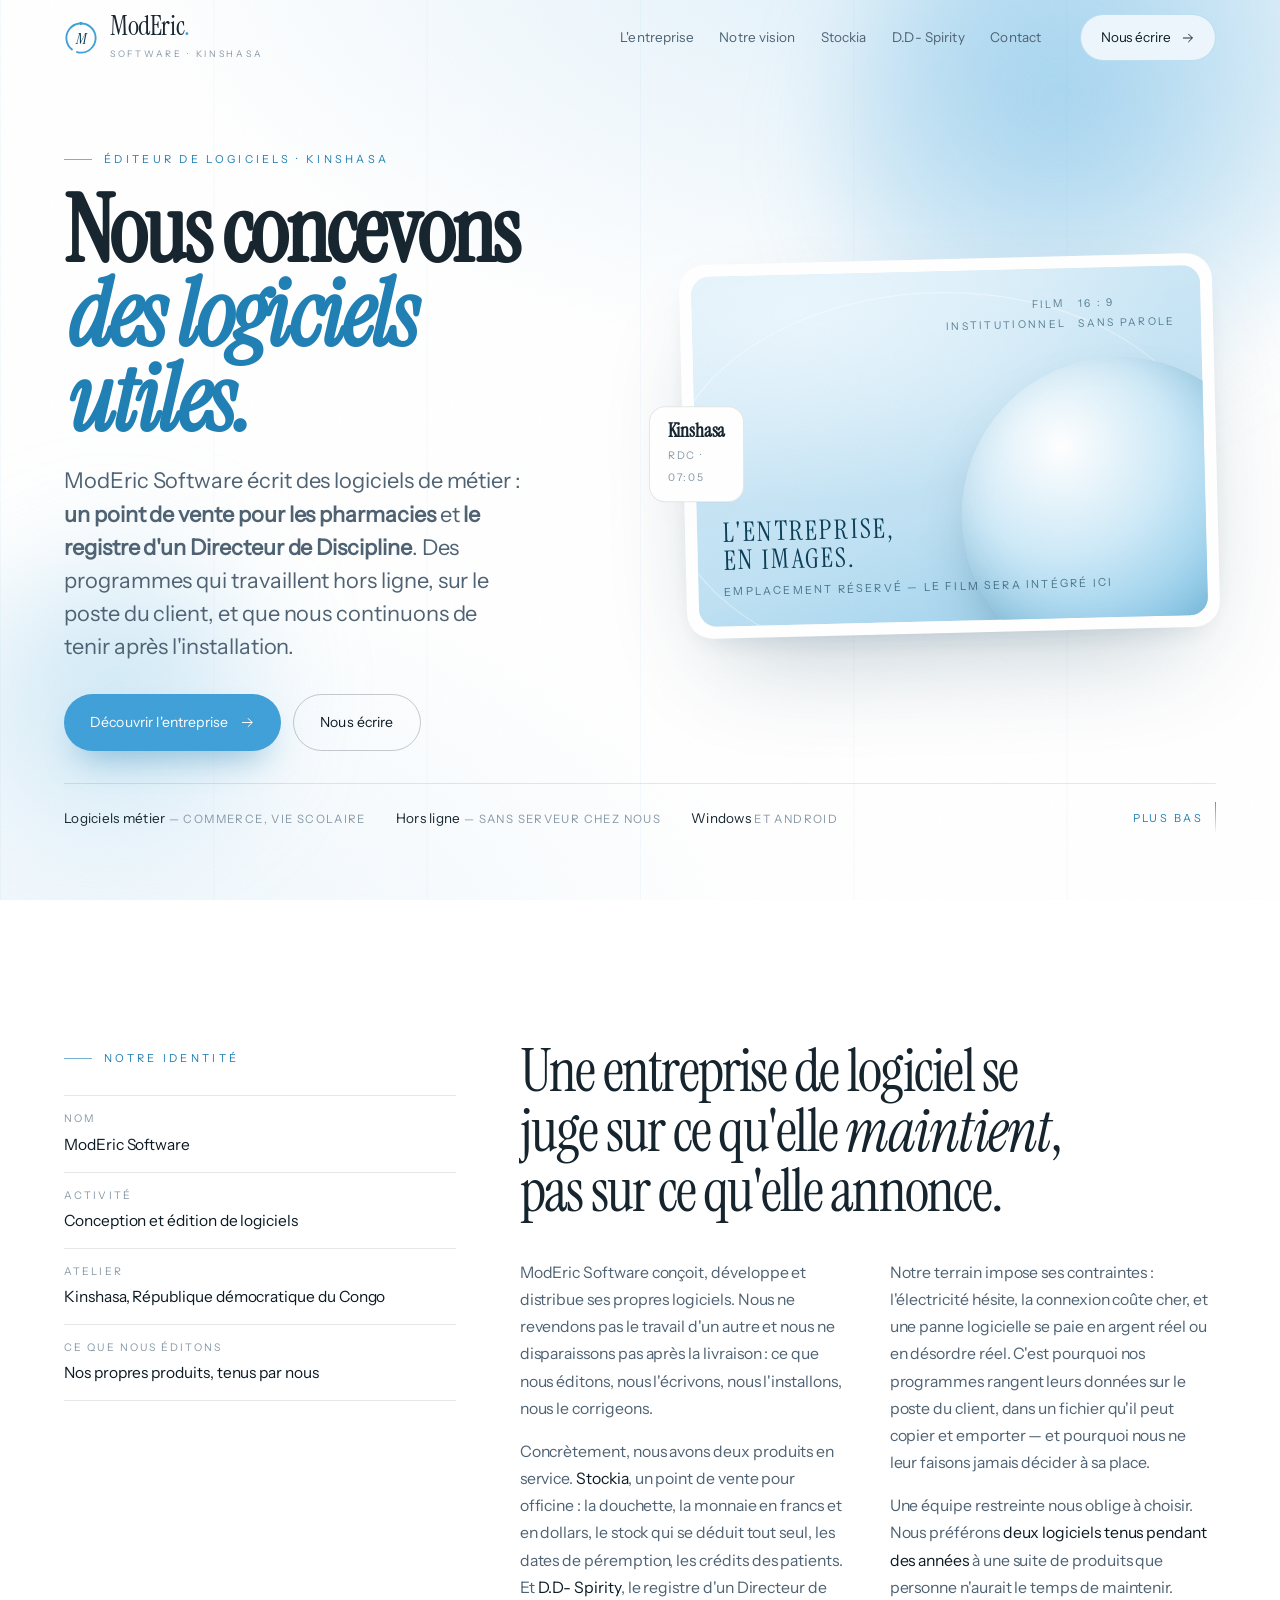
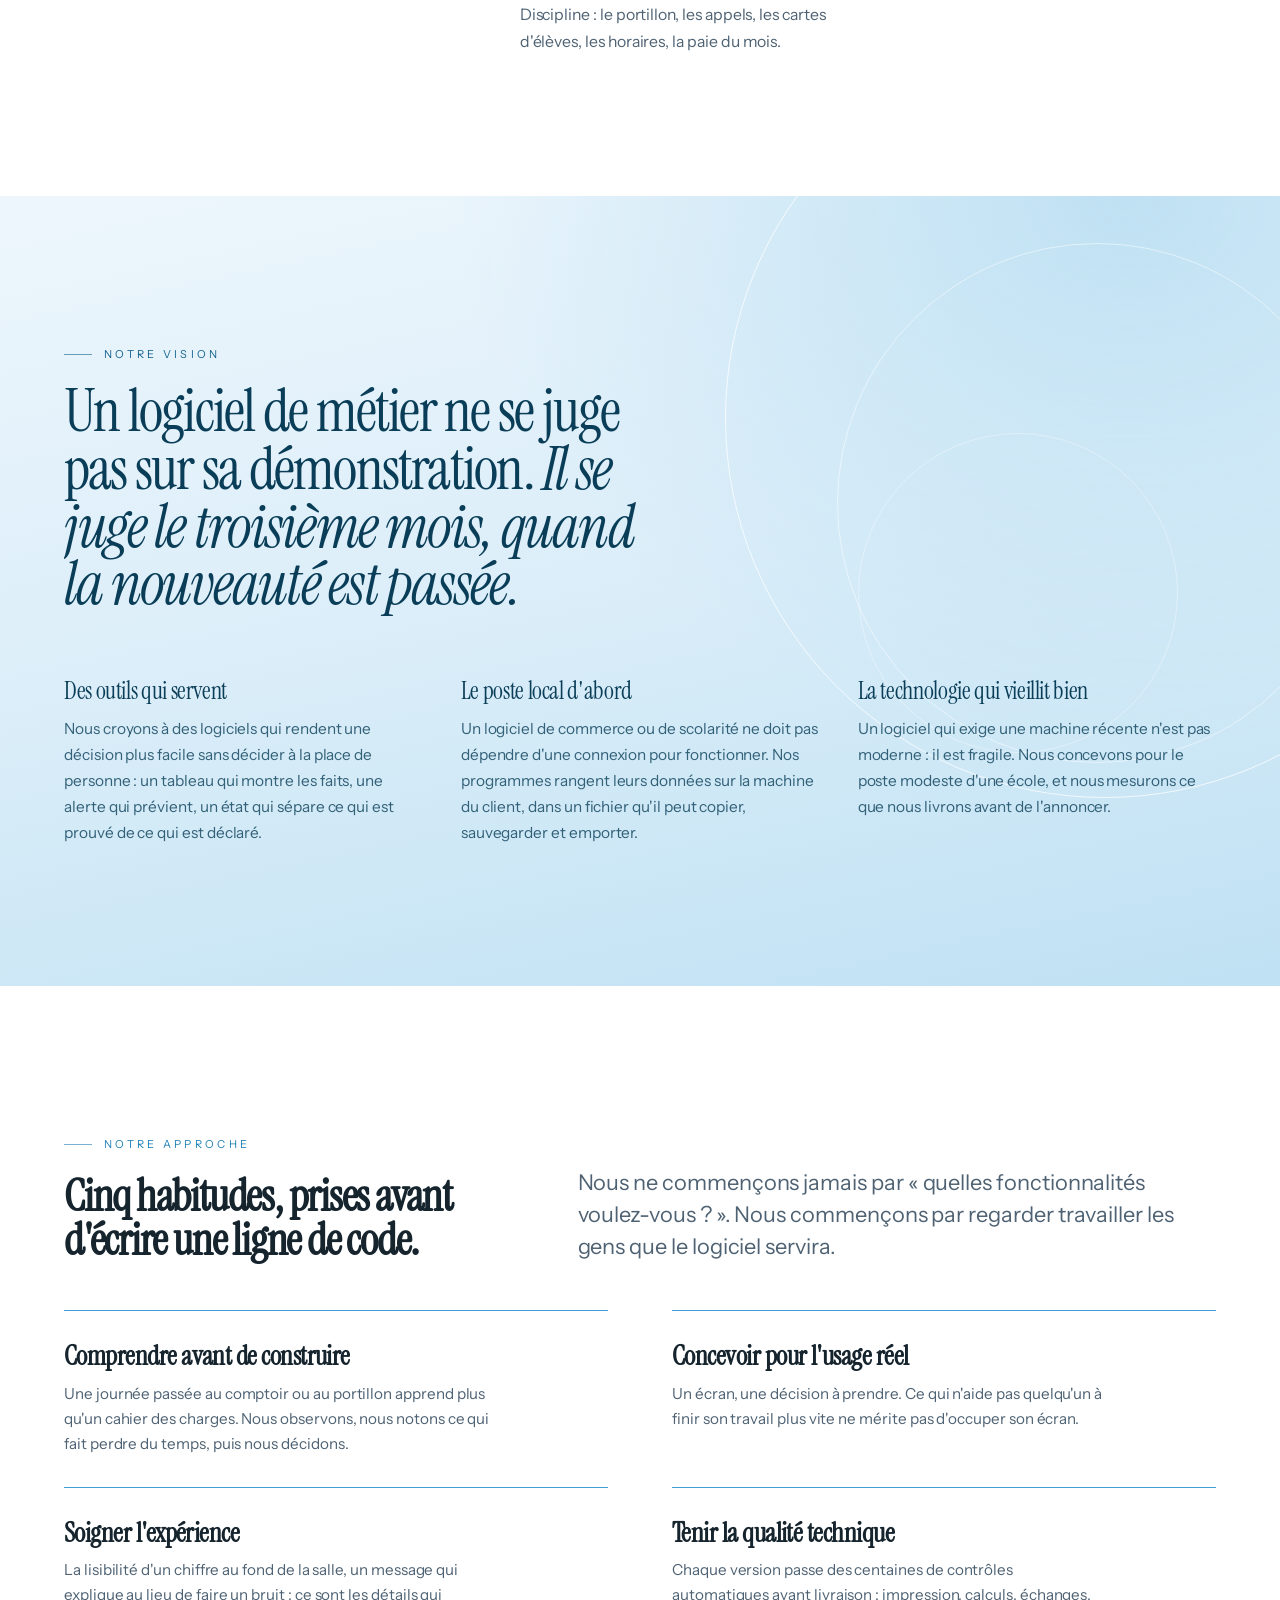
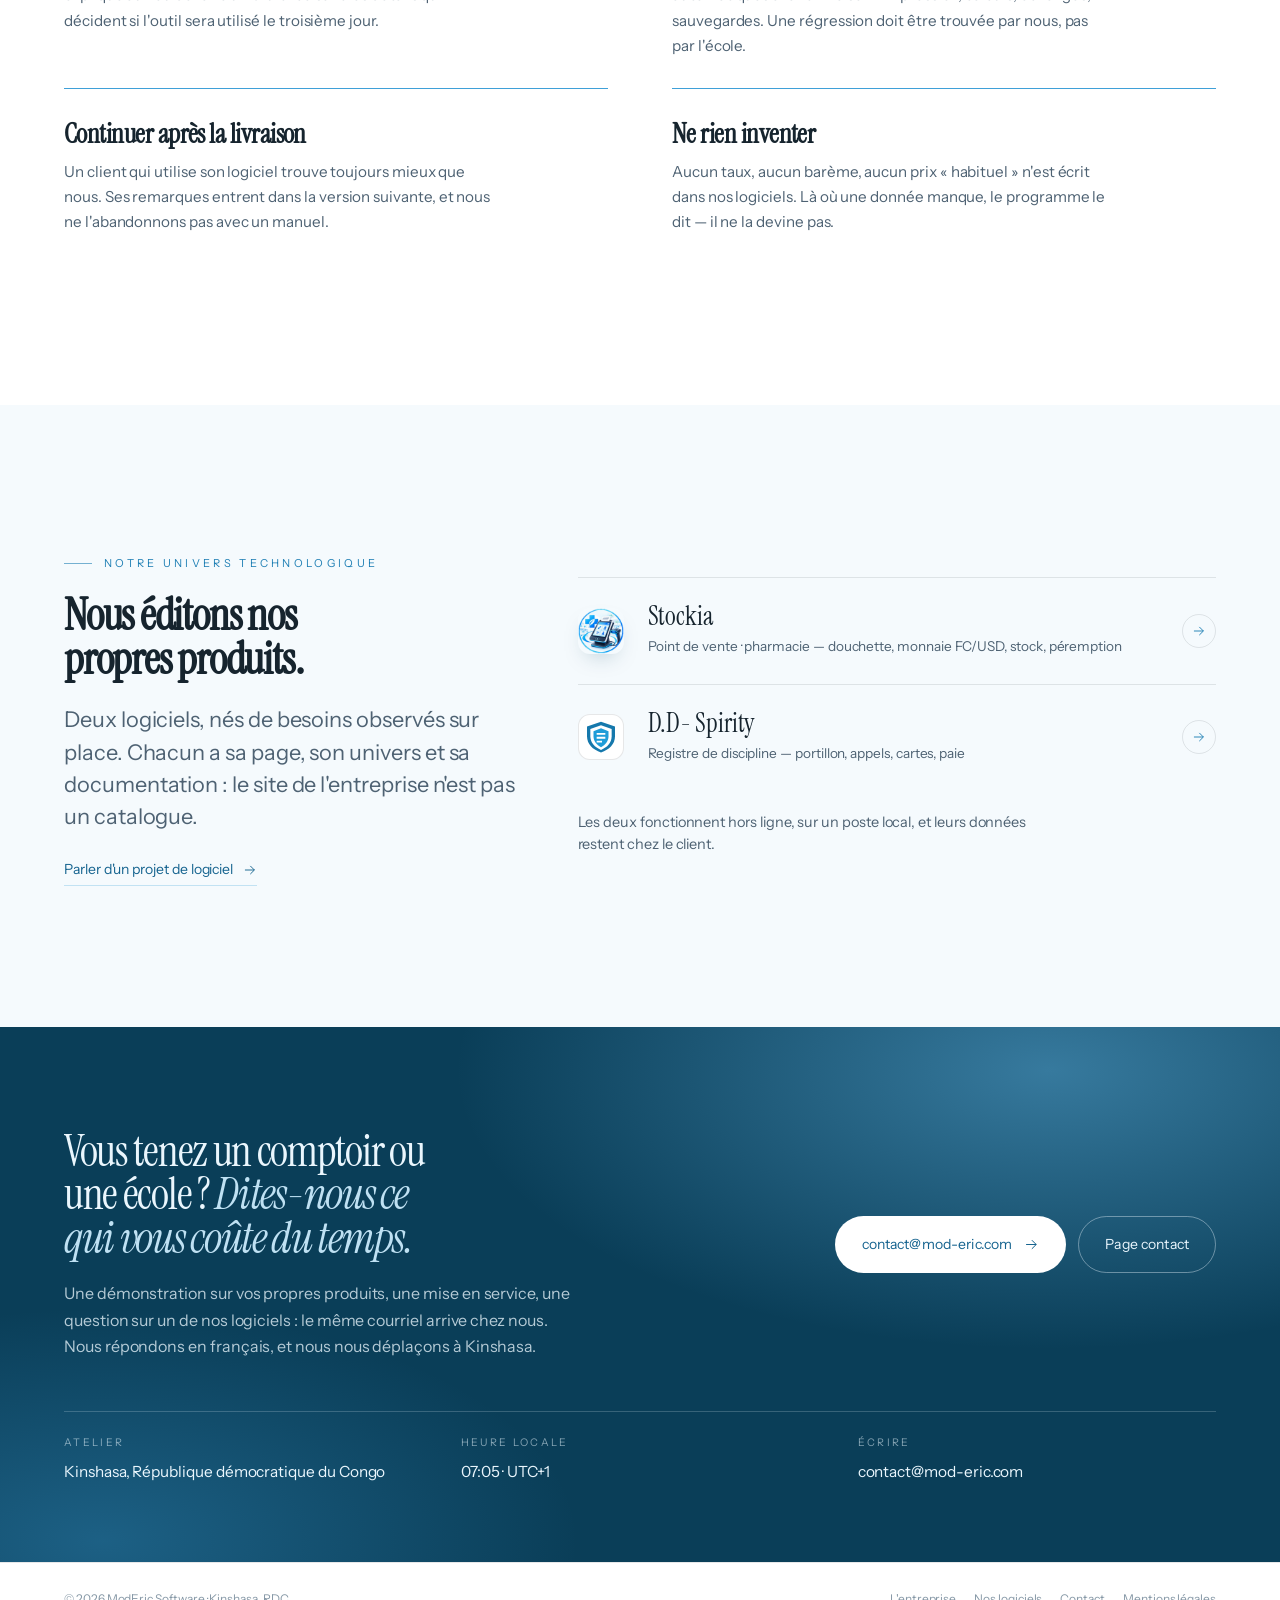
==== commit 66c6fe66: "Pages produit réécrites d'après le logiciel lui-même + textes de l'accueil Le reproche était juste :" ====
--- a/index.html
+++ b/index.html
@@ -75,9 +75,10 @@
         <span class="l2">des logiciels utiles.</span>
       </h1>
       <p class="entree__texte" data-monter data-rang="1">
-        ModEric Software est une entreprise de développement logiciel. Nous écrivons des
-        programmes de métier pour ceux qui travaillent sans filet — un comptoir, une école —
-        et nous les accompagnons longtemps après l'installation.
+        ModEric Software écrit des logiciels de métier : <strong>un point de vente pour les
+        pharmacies</strong> et <strong>le registre d'un Directeur de Discipline</strong>. Des
+        programmes qui travaillent hors ligne, sur le poste du client, et que nous continuons
+        de tenir après l'installation.
       </p>
       <div class="entree__actions" data-monter data-rang="2">
         <a class="bouton bouton--plein" href="#entreprise">Découvrir l'entreprise <svg viewBox="0 0 24 24" fill="none" stroke="currentColor" stroke-width="1.6" stroke-linecap="round" stroke-linejoin="round"><path d="M4 12h15M13 5.5l6.5 6.5-6.5 6.5"/></svg></a>
@@ -143,16 +144,18 @@
         <p>ModEric Software conçoit, développe et distribue ses propres logiciels. Nous ne
         revendons pas le travail d'un autre et nous ne disparaissons pas après la livraison :
         ce que nous éditons, nous l'écrivons, nous l'installons, nous le corrigeons.</p>
-        <p>Notre terrain est précis. Des commerces qui encaissent chaque jour, des
-        établissements qui reçoivent des centaines d'élèves. Des lieux où l'électricité
-        hésite, où la connexion coûte cher, et où une panne logicielle se paie en argent réel
-        ou en désordre réel.</p>
-        <p>C'est ce terrain qui décide de notre façon de travailler : <strong>une seule
-        main du premier fichier à l'installateur</strong>, des données qui restent chez le
-        client, et une version numérotée chaque fois qu'il y a quelque chose à dire.</p>
-        <p>Nous sommes une équipe restreinte, ce qui nous oblige à choisir. Nous préférons
-        livrer deux logiciels qui tiennent dix ans à promettre une suite de produits que
-        personne n'aurait le temps de tenir.</p>
+        <p>Concrètement, nous avons deux produits en service. <strong>Stockia</strong>, un point
+        de vente pour officine : la douchette, la monnaie en francs et en dollars, le stock qui
+        se déduit tout seul, les dates de péremption, les crédits des patients. Et
+        <strong>D.D- Spirity</strong>, le registre d'un Directeur de Discipline : le portillon,
+        les appels, les cartes d'élèves, les horaires, la paie du mois.</p>
+        <p>Notre terrain impose ses contraintes : l'électricité hésite, la connexion coûte cher,
+        et une panne logicielle se paie en argent réel ou en désordre réel. C'est pourquoi nos
+        programmes rangent leurs données sur le poste du client, dans un fichier qu'il peut
+        copier et emporter — et pourquoi nous ne leur faisons jamais décider à sa place.</p>
+        <p>Une équipe restreinte nous oblige à choisir. Nous préférons <strong>deux logiciels
+        tenus pendant des années</strong> à une suite de produits que personne n'aurait le temps
+        de maintenir.</p>
       </div>
     </div>
   </div>
@@ -166,8 +169,8 @@
   <div class="section__page">
     <span class="etiquette" data-monter>Notre vision</span>
     <p class="vision__dit" data-ligne style="margin-top:20px">
-      L'informatique utile n'est pas celle qui impressionne.
-      <i>C'est celle qui tient la journée.</i>
+      Un logiciel de métier ne se juge pas sur sa démonstration.
+      <i>Il se juge le troisième mois, quand la nouveauté est passée.</i>
     </p>
     <div class="vision__texte">
       <div data-monter data-rang="1">
@@ -262,7 +265,7 @@
         <img class="univers__logo" src="assets/img/stockia-logo-256.png" alt="Emblème de Stockia" width="46" height="46">
         <div>
           <div class="univers__nom">Stockia</div>
-          <div class="univers__quoi">Gestion commerciale — caisse, stock, rapports</div>
+          <div class="univers__quoi">Point de vente · pharmacie — douchette, monnaie FC/USD, stock, péremption</div>
         </div>
         <span class="univers__fleche"><svg viewBox="0 0 24 24" fill="none" stroke="currentColor" stroke-width="1.6" stroke-linecap="round" stroke-linejoin="round"><path d="M4 12h15M13 5.5l6.5 6.5-6.5 6.5"/></svg></span>
       </a>
@@ -270,7 +273,7 @@
         <span class="univers__logo univers__logo--dd"><svg viewBox="0 0 96 96" aria-hidden="true"><path fill="#1578AC" d="M48 2 L90 16.5 V46 C90 69.5 73 86.5 48 94.5 C23 86.5 6 69.5 6 46 V16.5 Z"/><path fill="#FFFFFF" d="M48 12.5 L80 24.3 V46 C80 65.3 66.6 79.3 48 87 C29.4 79.3 16 65.3 16 46 V24.3 Z"/><path fill="#1E9CD8" d="M48 22 L70.5 30.8 V46 C70.5 60.9 60.9 72.2 48 78.6 C35.1 72.2 25.5 60.9 25.5 46 V30.8 Z"/><path fill="#FFFFFF" d="M35 36 H61 V41.5 H35 Z M35 47.5 H61 V53 H35 Z M35 59 H51 V64.5 H35 Z"/></svg></span>
         <div>
           <div class="univers__nom">D.D- Spirity</div>
-          <div class="univers__quoi">Vie scolaire — présences, cartes, discipline</div>
+          <div class="univers__quoi">Registre de discipline — portillon, appels, cartes, paie</div>
         </div>
         <span class="univers__fleche"><svg viewBox="0 0 24 24" fill="none" stroke="currentColor" stroke-width="1.6" stroke-linecap="round" stroke-linejoin="round"><path d="M4 12h15M13 5.5l6.5 6.5-6.5 6.5"/></svg></span>
       </a>
@@ -286,10 +289,11 @@
 <section class="porte" id="contact">
   <div class="porte__page">
     <div>
-      <p class="porte__dit" data-ligne>Un besoin qui ne rentre dans aucun logiciel&nbsp;? <i>Parlons-en.</i></p>
+      <p class="porte__dit" data-ligne>Vous tenez un comptoir ou une école&nbsp;? <i>Dites-nous ce qui vous coûte du temps.</i></p>
       <p class="porte__texte" data-monter data-rang="1">
-        Une question sur un de nos produits, une mise en service, un logiciel à imaginer :
-        le même courriel arrive chez nous. Nous répondons en français.
+        Une démonstration sur vos propres produits, une mise en service, une question sur un de
+        nos logiciels : le même courriel arrive chez nous. Nous répondons en français, et nous
+        nous déplaçons à Kinshasa.
       </p>
     </div>
     <div class="porte__actions" data-monter data-rang="2">
--- a/assets/css/site.css
+++ b/assets/css/site.css
@@ -552,6 +552,22 @@
 #fil{position:fixed;top:0;left:0;height:2px;width:0;z-index:70;
   background:linear-gradient(to right,var(--azur-400),var(--azur-600));transition:width .1s linear}
 
+
+/* ── le récit d'une vente / d'une journée : des lignes datées, pas des cartes ── */
+.scene-jour__liste{margin-top:clamp(26px,4vw,44px);border-top:1px solid var(--filet)}
+.scene-jour{display:grid;grid-template-columns:74px minmax(0,1fr);gap:clamp(16px,3vw,44px);
+  padding:clamp(20px,2.6vw,32px) 0;border-bottom:1px solid var(--filet)}
+.scene-jour__heure{font-family:var(--voix);font-size:clamp(26px,2.6vw,38px);line-height:1;
+  color:var(--azur-200);letter-spacing:-.02em;padding-top:2px}
+.scene-jour h3{font-family:var(--voix);font-size:clamp(20px,2.1vw,28px);line-height:1.12;
+  letter-spacing:-.02em}
+.scene-jour p{margin-top:10px;font-size:15.4px;line-height:1.68;color:var(--texte-doux);max-width:64ch}
+.scene-jour p em{font-style:normal;color:var(--azur-700)}
+.scene-jour__note{margin-top:10px;font-size:11px;letter-spacing:.14em;text-transform:uppercase;
+  color:var(--azur-600)}
+@media (max-width:560px){ .scene-jour{grid-template-columns:44px minmax(0,1fr)} }
+.produit-entree__sous strong{font-weight:400;color:var(--encre)}
+
 /* ─────────────────────────── 8. L'ADAPTATION ─────────────────────────── */
 @media (max-width:1180px){
   .entree__page{grid-template-columns:minmax(0,1fr)}
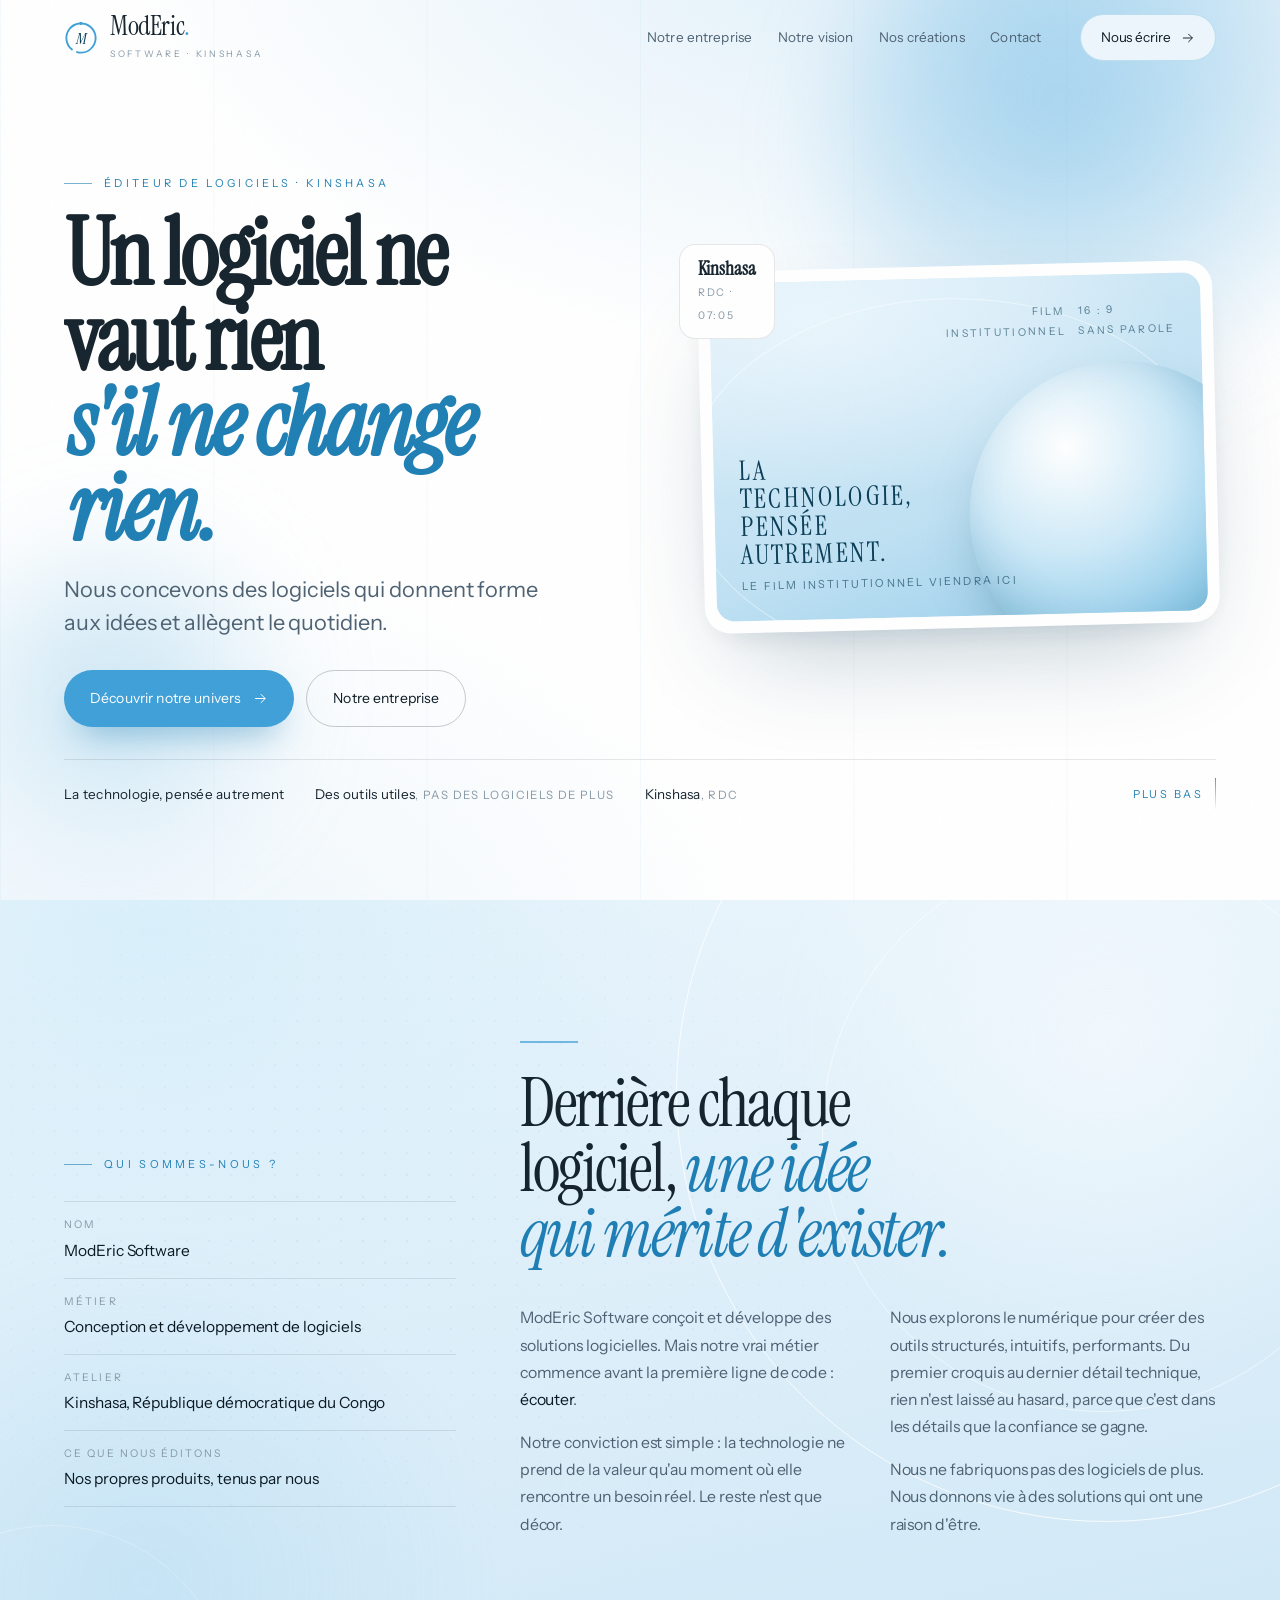
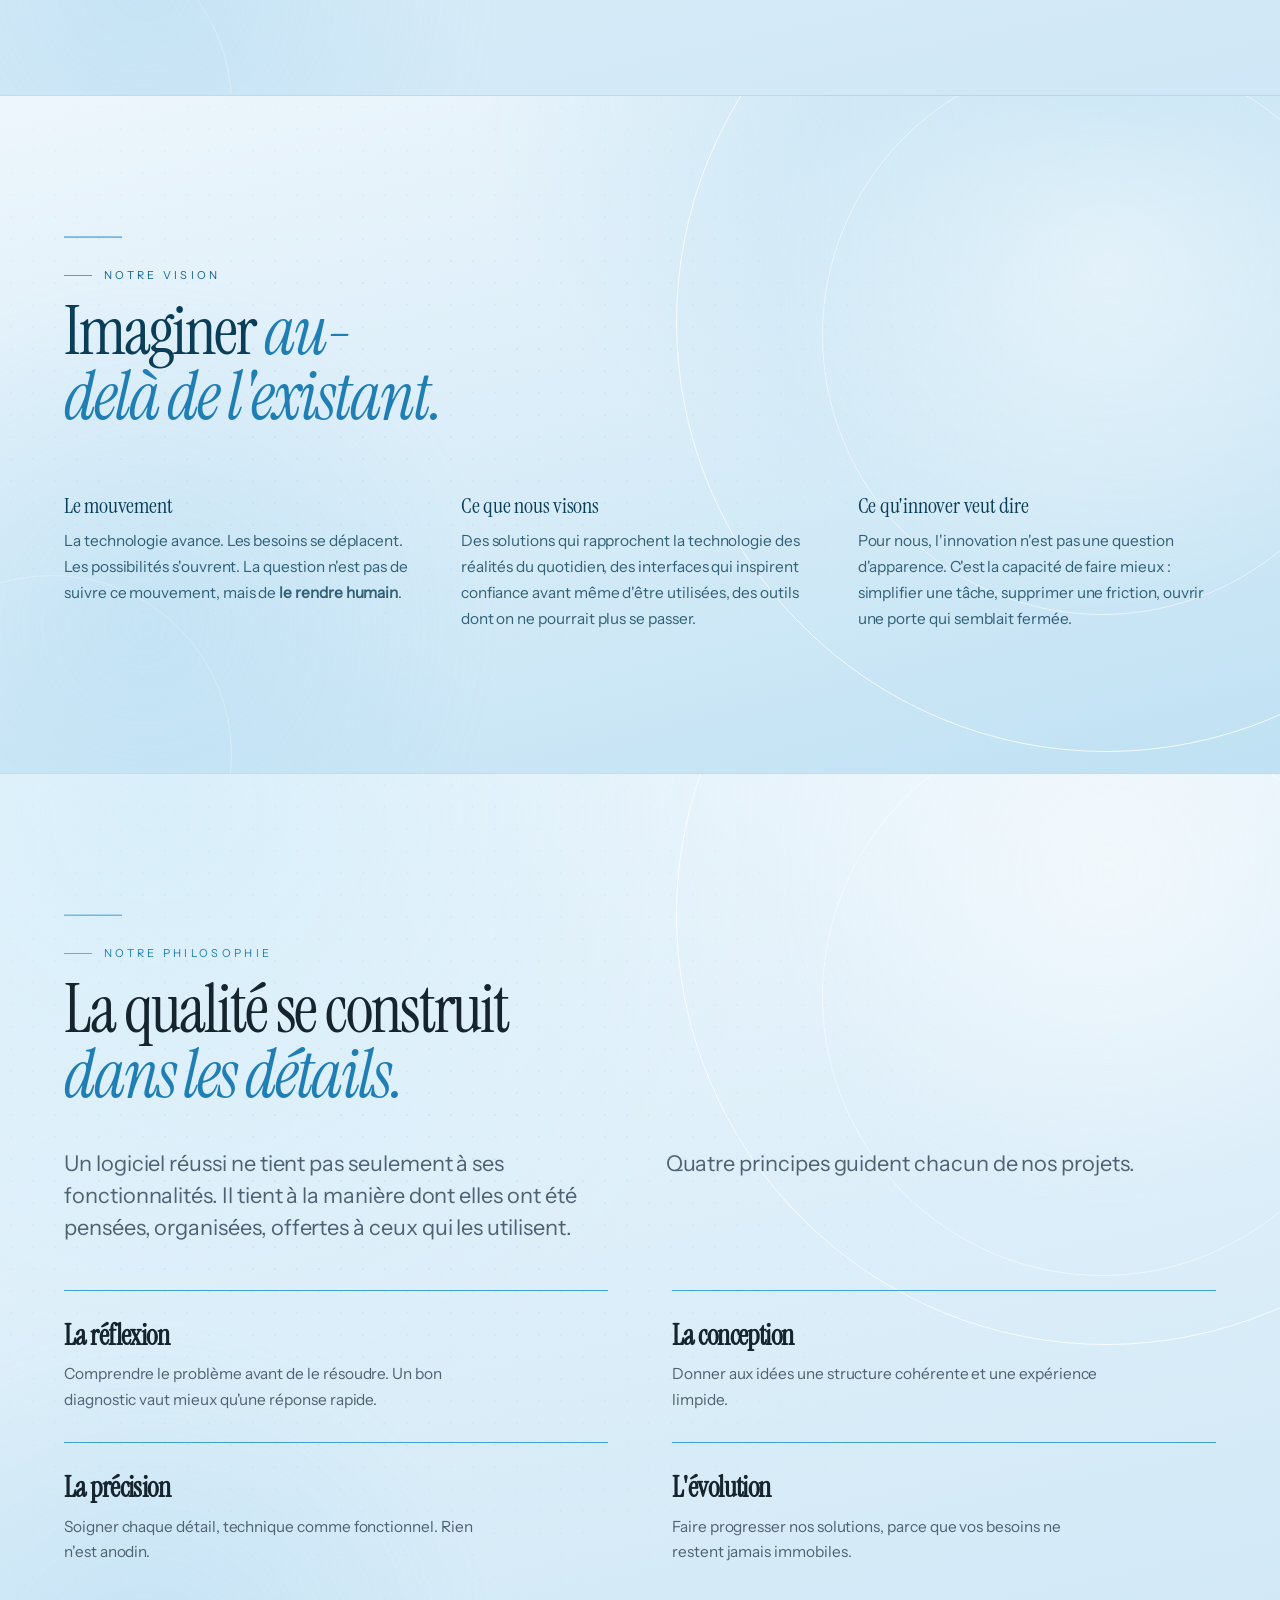
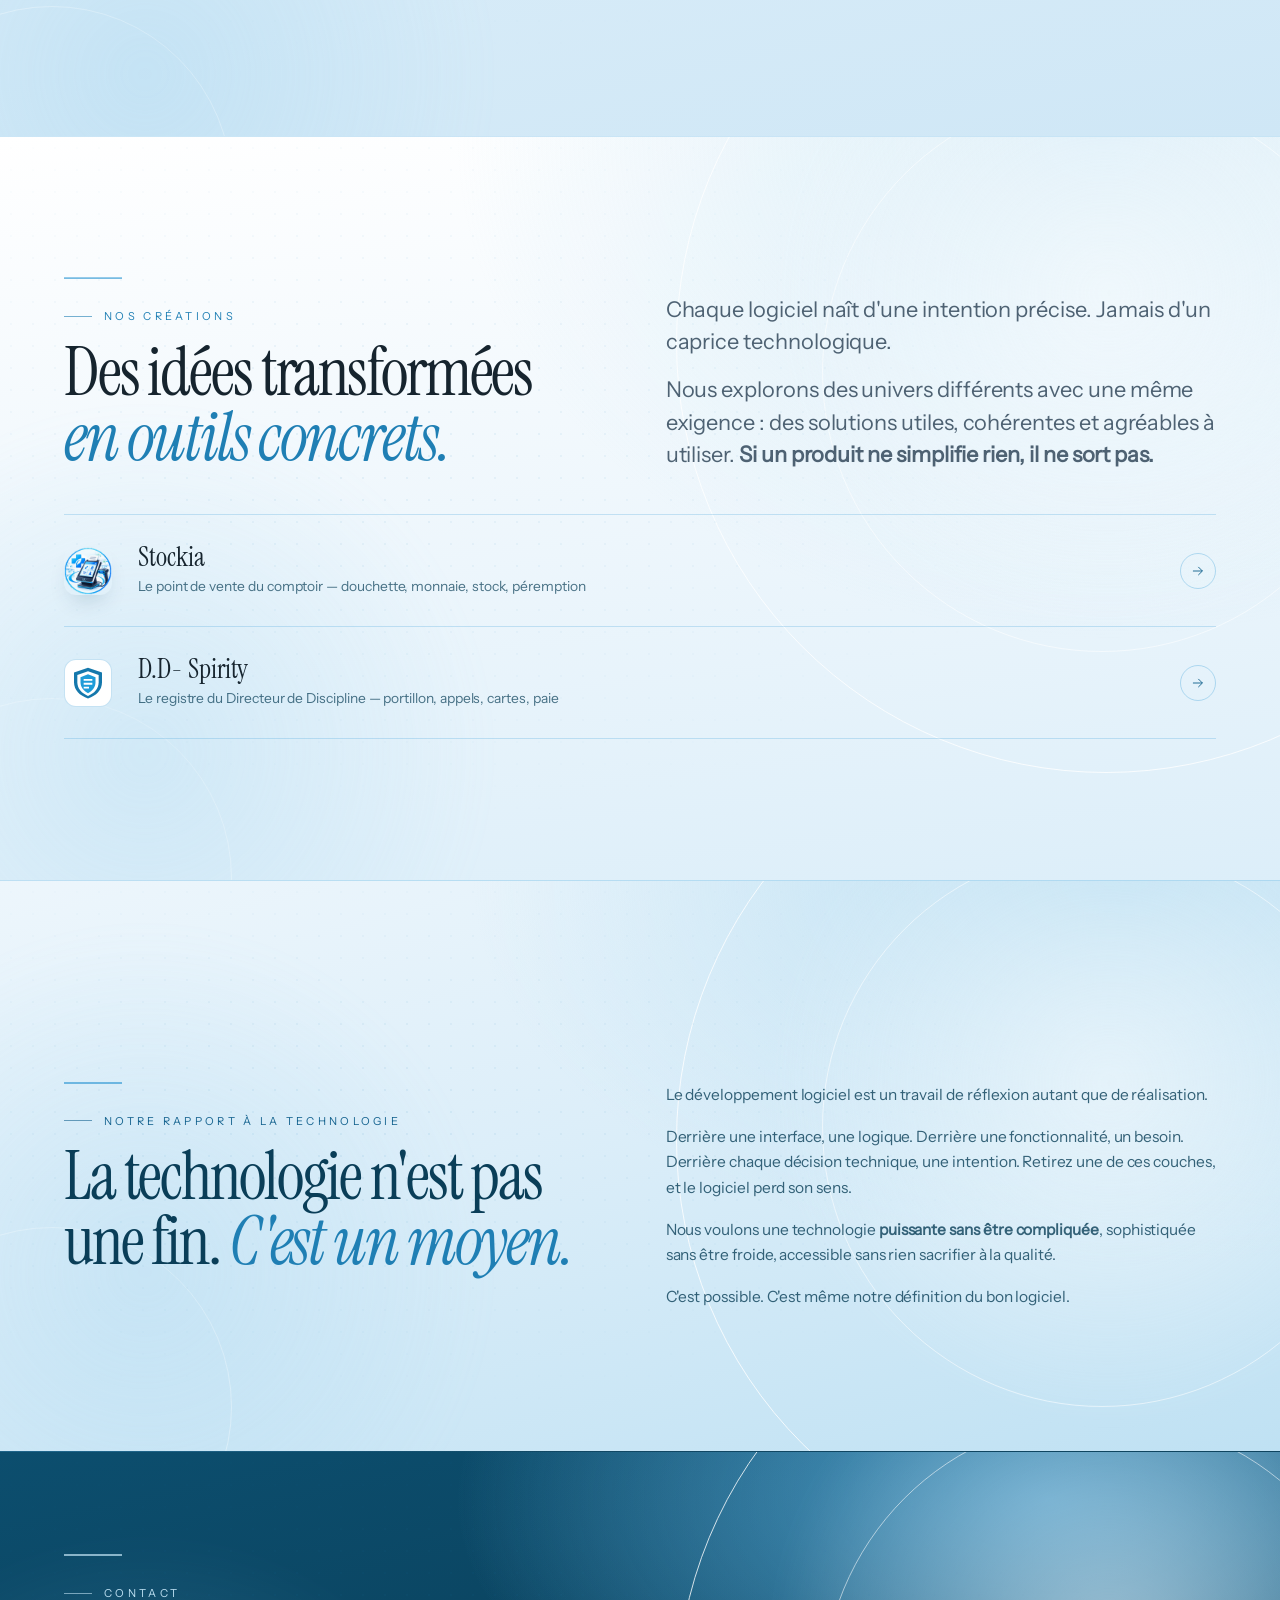
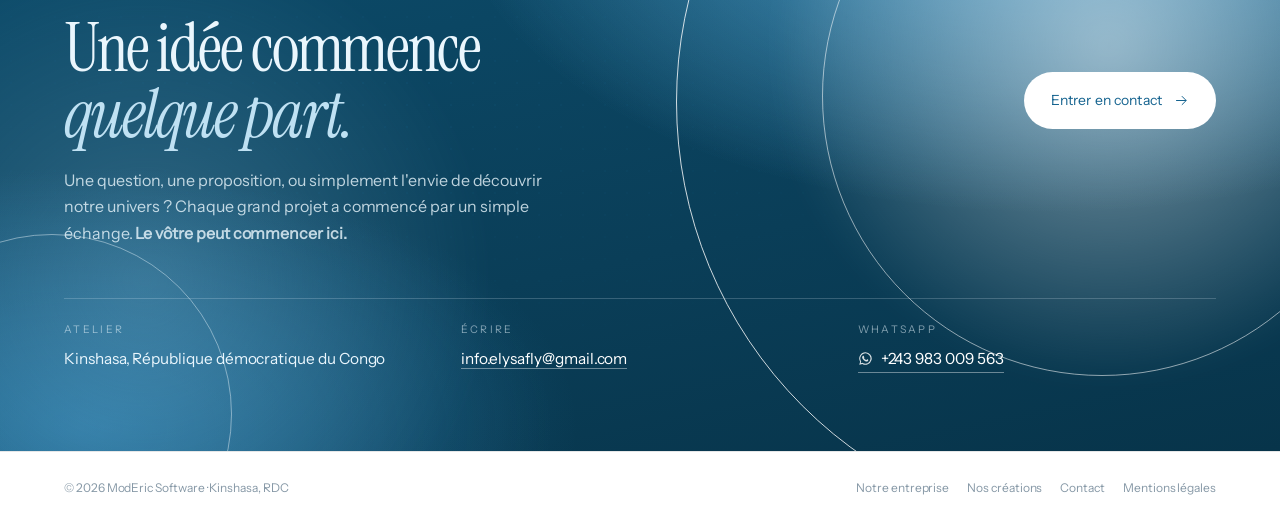
==== commit 8eee3fb1: "Refonte des textes du site (textes du client) + bandes d'azur partout Le client a fourni la rédactio" ====
--- a/index.html
+++ b/index.html
@@ -3,15 +3,15 @@
 <head>
 <meta charset="utf-8">
 <meta name="viewport" content="width=device-width, initial-scale=1">
-<title>ModEric Software — entreprise de développement logiciel · Kinshasa</title>
-<meta name="description" content="ModEric Software conçoit, développe et distribue ses propres logiciels. Identité, vision, approche du développement, et deux produits édités par l'entreprise : Stockia et D.D- Spirity.">
+<title>ModEric Software — la technologie, pensée autrement</title>
+<meta name="description" content="ModEric Software conçoit et développe des logiciels utiles : Stockia (point de vente pour pharmacie) et D.D- Spirity (registre du Directeur de Discipline). Kinshasa, RDC.">
 <link rel="canonical" href="https://mod-eric.com/index.html">
 <meta name="theme-color" content="#FFFFFF">
 <meta property="og:type" content="website">
 <meta property="og:site_name" content="ModEric Software">
 <meta property="og:locale" content="fr_CD">
-<meta property="og:title" content="ModEric Software — entreprise de développement logiciel · Kinshasa">
-<meta property="og:description" content="ModEric Software conçoit, développe et distribue ses propres logiciels. Identité, vision, approche du développement, et deux produits édités par l'entreprise : Stockia et D.D- Spirity.">
+<meta property="og:title" content="ModEric Software — la technologie, pensée autrement">
+<meta property="og:description" content="ModEric Software conçoit et développe des logiciels utiles : Stockia (point de vente pour pharmacie) et D.D- Spirity (registre du Directeur de Discipline). Kinshasa, RDC.">
 <meta property="og:image" content="https://mod-eric.com/assets/medias/dd-accueil.jpg">
 <meta property="og:url" content="https://mod-eric.com/index.html">
 <meta name="twitter:card" content="summary_large_image">
@@ -25,10 +25,12 @@
   "@type": "Organization",
   "name": "ModEric Software",
   "url": "https://mod-eric.com/",
-  "description": "Entreprise de conception, développement et distribution de logiciels. Kinshasa, RDC.",
+  "description": "Entreprise de conception et de développement de logiciels. La technologie, pensée autrement.",
+  "email": "info.elysafly@gmail.com",
+  "telephone": "+243983009563",
   "address": { "@type": "PostalAddress", "addressLocality": "Kinshasa", "addressCountry": "CD" },
-  "email": "contact@mod-eric.com",
-  "knowsAbout": ["développement logiciel", "logiciel de gestion commerciale", "logiciel scolaire", "logiciel hors ligne"]
+  "slogan": "La technologie, pensée autrement.",
+  "knowsAbout": ["développement logiciel", "point de vente", "logiciel scolaire", "logiciel hors ligne"]
 }
 </script>
 </head>
@@ -40,10 +42,9 @@
     <span><span class="marque__mot">ModEric<i>.</i></span><span class="marque__sous">Software · Kinshasa</span></span>
   </a>
   <nav class="barre__nav" aria-label="Navigation principale">
-        <a class="barre__lien" href="index.html#entreprise">L'entreprise</a>
+        <a class="barre__lien" href="index.html#entreprise">Notre entreprise</a>
         <a class="barre__lien" href="index.html#vision">Notre vision</a>
-        <a class="barre__lien" href="stockia.html">Stockia</a>
-        <a class="barre__lien" href="dd-spirity.html">D.D- Spirity</a>
+        <a class="barre__lien" href="index.html#creations">Nos créations</a>
         <a class="barre__lien" href="contact.html">Contact</a>
   </nav>
   <a class="barre__appel" href="contact.html">Nous écrire <svg viewBox="0 0 24 24" fill="none" stroke="currentColor" stroke-width="1.6" stroke-linecap="round" stroke-linejoin="round"><path d="M4 12h15M13 5.5l6.5 6.5-6.5 6.5"/></svg></a>
@@ -51,17 +52,16 @@
 </header>
 
 <div class="panneau">
-  <a href="index.html#entreprise">L'entreprise<small>Qui nous sommes</small></a>
-  <a href="index.html#vision">Notre vision<small>Ce que nous cherchons</small></a>
-  <a href="index.html#approche">Notre approche<small>Comment nous concevons</small></a>
-  <a href="stockia.html">Stockia<small>Gestion commerciale</small></a>
-  <a href="dd-spirity.html">D.D- Spirity<small>Vie scolaire</small></a>
-  <a href="contact.html">Contact<small>Nous écrire</small></a>
-  <div class="panneau__pied">Kinshasa, République démocratique du Congo<br>contact@mod-eric.com<br>Heure de l'atelier : <span data-heure>—</span></div>
+  <a href="index.html#entreprise">Notre entreprise<small>Qui nous sommes</small></a>
+  <a href="index.html#vision">Notre vision<small>Au-delà de l’existant</small></a>
+  <a href="index.html#philosophie">Notre philosophie<small>La qualité, dans les détails</small></a>
+  <a href="index.html#creations">Nos créations<small>Stockia · D.D- Spirity</small></a>
+  <a href="contact.html">Contact<small>Commencer un échange</small></a>
+  <div class="panneau__pied">Kinshasa, République démocratique du Congo<br>info.elysafly@gmail.com<br>WhatsApp +243 983 009 563<br>Heure de l’atelier : <span data-heure>—</span></div>
 </div>
 
 
-<!-- ─────────── L'ENTRÉE ─────────── -->
+<!-- ═══════════ 1. L'ENTRÉE ═══════════ -->
 <section class="entree">
   <div class="entree__grille" aria-hidden="true"></div>
   <div class="halo halo--a" aria-hidden="true"></div>
@@ -71,18 +71,15 @@
     <div class="entree__dire">
       <span class="etiquette" data-monter>Éditeur de logiciels · Kinshasa</span>
       <h1 class="entree__titre" data-ligne>
-        Nous concevons
-        <span class="l2">des logiciels utiles.</span>
+        Un logiciel ne vaut rien
+        <span class="l2">s'il ne change rien.</span>
       </h1>
       <p class="entree__texte" data-monter data-rang="1">
-        ModEric Software écrit des logiciels de métier : <strong>un point de vente pour les
-        pharmacies</strong> et <strong>le registre d'un Directeur de Discipline</strong>. Des
-        programmes qui travaillent hors ligne, sur le poste du client, et que nous continuons
-        de tenir après l'installation.
+        Nous concevons des logiciels qui donnent forme aux idées et allègent le quotidien.
       </p>
       <div class="entree__actions" data-monter data-rang="2">
-        <a class="bouton bouton--plein" href="#entreprise">Découvrir l'entreprise <svg viewBox="0 0 24 24" fill="none" stroke="currentColor" stroke-width="1.6" stroke-linecap="round" stroke-linejoin="round"><path d="M4 12h15M13 5.5l6.5 6.5-6.5 6.5"/></svg></a>
-        <a class="bouton bouton--ligne" href="contact.html">Nous écrire</a>
+        <a class="bouton bouton--plein" href="#creations">Découvrir notre univers <svg viewBox="0 0 24 24" fill="none" stroke="currentColor" stroke-width="1.6" stroke-linecap="round" stroke-linejoin="round"><path d="M4 12h15M13 5.5l6.5 6.5-6.5 6.5"/></svg></a>
+        <a class="bouton bouton--ligne" href="#entreprise">Notre entreprise</a>
       </div>
     </div>
 
@@ -99,8 +96,8 @@
               <span class="emplacement__note" style="text-align:left">16 : 9<br>sans parole</span>
             </div>
             <div class="emplacement__bas">
-              <div class="emplacement__titre">L'entreprise, en images.</div>
-              <div style="margin-top:8px">Emplacement réservé — le film sera intégré ici</div>
+              <div class="emplacement__titre">La technologie, pensée autrement.</div>
+              <div style="margin-top:8px">Le film institutionnel viendra ici</div>
             </div>
           </div>
         </div>
@@ -114,198 +111,204 @@
 
   <div class="entree__bas">
     <div class="entree__reperes">
-      <span><b>Logiciels métier</b> — commerce, vie scolaire</span>
-      <span><b>Hors ligne</b> — sans serveur chez nous</span>
-      <span><b>Windows</b> et Android</span>
+      <span><b>La technologie, pensée autrement</b></span>
+      <span><b>Des outils utiles</b>, pas des logiciels de plus</span>
+      <span><b>Kinshasa</b>, RDC</span>
     </div>
     <a class="defiler" href="#entreprise">Plus bas <i></i></a>
   </div>
 </section>
 
-<!-- ─────────── NOTRE IDENTITÉ ─────────── -->
-<section class="section" id="entreprise">
+<!-- ═══════════ 2. QUI SOMMES-NOUS ═══════════ -->
+<section class="section bande bande--2" id="entreprise">
+  <div class="bande__decor" aria-hidden="true"><span class="bande__arc bande__arc--1"></span><span class="bande__arc bande__arc--2"></span><span class="bande__arc bande__arc--3"></span><span class="bande__halo bande__halo--a"></span><span class="bande__halo bande__halo--b"></span><span class="bande__points"></span></div>
   <div class="section__page identite">
     <div class="identite__marge">
-      <span class="etiquette" data-monter>Notre identité</span>
+      <span class="etiquette" data-monter>Qui sommes-nous ?</span>
       <dl class="identite__faits" data-monter data-rang="1">
         <div class="identite__fait"><dt>Nom</dt><dd>ModEric Software</dd></div>
-        <div class="identite__fait"><dt>Activité</dt><dd>Conception et édition de logiciels</dd></div>
+        <div class="identite__fait"><dt>Métier</dt><dd>Conception et développement de logiciels</dd></div>
         <div class="identite__fait"><dt>Atelier</dt><dd>Kinshasa, République démocratique du Congo</dd></div>
         <div class="identite__fait"><dt>Ce que nous éditons</dt><dd>Nos propres produits, tenus par nous</dd></div>
       </dl>
     </div>
 
     <div>
-      <p class="identite__dit" data-ligne>
-        Une entreprise de logiciel se juge sur ce qu'elle
-        <i>maintient</i>, pas sur ce qu'elle annonce.
-      </p>
+      <div class="phare" data-ligne>
+        <div class="phare__filet"></div>
+        <p class="phare__dit">Derrière chaque logiciel, <i>une idée qui mérite d'exister.</i></p>
+      </div>
       <div class="identite__texte corps" data-monter data-rang="1">
-        <p>ModEric Software conçoit, développe et distribue ses propres logiciels. Nous ne
-        revendons pas le travail d'un autre et nous ne disparaissons pas après la livraison :
-        ce que nous éditons, nous l'écrivons, nous l'installons, nous le corrigeons.</p>
-        <p>Concrètement, nous avons deux produits en service. <strong>Stockia</strong>, un point
-        de vente pour officine : la douchette, la monnaie en francs et en dollars, le stock qui
-        se déduit tout seul, les dates de péremption, les crédits des patients. Et
-        <strong>D.D- Spirity</strong>, le registre d'un Directeur de Discipline : le portillon,
-        les appels, les cartes d'élèves, les horaires, la paie du mois.</p>
-        <p>Notre terrain impose ses contraintes : l'électricité hésite, la connexion coûte cher,
-        et une panne logicielle se paie en argent réel ou en désordre réel. C'est pourquoi nos
-        programmes rangent leurs données sur le poste du client, dans un fichier qu'il peut
-        copier et emporter — et pourquoi nous ne leur faisons jamais décider à sa place.</p>
-        <p>Une équipe restreinte nous oblige à choisir. Nous préférons <strong>deux logiciels
-        tenus pendant des années</strong> à une suite de produits que personne n'aurait le temps
-        de maintenir.</p>
-      </div>
-    </div>
-  </div>
-</section>
-
-<!-- ─────────── NOTRE VISION ─────────── -->
-<section class="section section--azur vision" id="vision">
-  <span class="anneau anneau--a" aria-hidden="true"></span>
-  <span class="anneau anneau--b" aria-hidden="true"></span>
-  <span class="anneau anneau--c" aria-hidden="true"></span>
-  <div class="section__page">
-    <span class="etiquette" data-monter>Notre vision</span>
-    <p class="vision__dit" data-ligne style="margin-top:20px">
-      Un logiciel de métier ne se juge pas sur sa démonstration.
-      <i>Il se juge le troisième mois, quand la nouveauté est passée.</i>
-    </p>
+        <p>ModEric Software conçoit et développe des solutions logicielles. Mais notre vrai métier
+        commence avant la première ligne de code : <strong>écouter</strong>.</p>
+        <p>Notre conviction est simple : la technologie ne prend de la valeur qu'au moment où elle
+        rencontre un besoin réel. Le reste n'est que décor.</p>
+        <p>Nous explorons le numérique pour créer des outils structurés, intuitifs, performants.
+        Du premier croquis au dernier détail technique, rien n'est laissé au hasard, parce que
+        c'est dans les détails que la confiance se gagne.</p>
+        <p>Nous ne fabriquons pas des logiciels de plus. Nous donnons vie à des solutions qui ont
+        une raison d'être.</p>
+      </div>
+    </div>
+  </div>
+</section>
+
+<!-- ═══════════ 3. NOTRE VISION ═══════════ -->
+<section class="section bande bande--3" id="vision">
+  <div class="bande__decor" aria-hidden="true"><span class="bande__arc bande__arc--1"></span><span class="bande__arc bande__arc--2"></span><span class="bande__arc bande__arc--3"></span><span class="bande__halo bande__halo--a"></span><span class="bande__halo bande__halo--b"></span><span class="bande__points"></span></div>
+  <div class="section__page">
+    <div class="phare" data-ligne>
+      <div class="phare__filet"></div>
+      <span class="etiquette" style="margin-bottom:14px">Notre vision</span>
+      <p class="phare__dit">Imaginer <i>au-delà de l'existant.</i></p>
+    </div>
+
     <div class="vision__texte">
       <div data-monter data-rang="1">
-        <h2 style="font-family:var(--voix);font-size:clamp(20px,1.9vw,26px);line-height:1.15;letter-spacing:-.015em;margin-bottom:10px">Des outils qui servent</h2>
-        <p>Nous croyons à des logiciels qui rendent une décision plus facile sans décider à la
-        place de personne : un tableau qui montre les faits, une alerte qui prévient, un état
-        qui sépare ce qui est prouvé de ce qui est déclaré.</p>
+        <h2>Le mouvement</h2>
+        <p>La technologie avance. Les besoins se déplacent. Les possibilités s'ouvrent. La
+        question n'est pas de suivre ce mouvement, mais de <b>le rendre humain</b>.</p>
       </div>
       <div data-monter data-rang="2">
-        <h2 style="font-family:var(--voix);font-size:clamp(20px,1.9vw,26px);line-height:1.15;letter-spacing:-.015em;margin-bottom:10px">Le poste local d'abord</h2>
-        <p>Un logiciel de commerce ou de scolarité ne doit pas dépendre d'une connexion pour
-        fonctionner. Nos programmes rangent leurs données sur la machine du client, dans un
-        fichier qu'il peut copier, sauvegarder et emporter.</p>
+        <h2>Ce que nous visons</h2>
+        <p>Des solutions qui rapprochent la technologie des réalités du quotidien, des interfaces
+        qui inspirent confiance avant même d'être utilisées, des outils dont on ne pourrait plus
+        se passer.</p>
       </div>
       <div data-monter data-rang="3">
-        <h2 style="font-family:var(--voix);font-size:clamp(20px,1.9vw,26px);line-height:1.15;letter-spacing:-.015em;margin-bottom:10px">La technologie qui vieillit bien</h2>
-        <p>Un logiciel qui exige une machine récente n'est pas moderne : il est fragile. Nous
-        concevons pour le poste modeste d'une école, et nous mesurons ce que nous livrons
-        avant de l'annoncer.</p>
-      </div>
-    </div>
-  </div>
-</section>
-
-<!-- ─────────── NOTRE APPROCHE ─────────── -->
-<section class="section" id="approche">
-  <div class="section__page">
-    <div style="display:grid;grid-template-columns:minmax(0,.42fr) minmax(0,.58fr);gap:clamp(20px,4vw,64px);align-items:end">
-      <div>
-        <span class="etiquette" data-monter>Notre approche</span>
-        <h2 class="bloc__titre" data-ligne style="margin-top:20px">Cinq habitudes, prises avant d'écrire une ligne de code.</h2>
-      </div>
-      <p class="chapo" data-monter data-rang="1">
-        Nous ne commençons jamais par « quelles fonctionnalités voulez-vous ? ». Nous
-        commençons par regarder travailler les gens que le logiciel servira.
+        <h2>Ce qu'innover veut dire</h2>
+        <p>Pour nous, l'innovation n'est pas une question d'apparence. C'est la capacité de faire
+        mieux : simplifier une tâche, supprimer une friction, ouvrir une porte qui semblait
+        fermée.</p>
+      </div>
+    </div>
+  </div>
+</section>
+
+<!-- ═══════════ 4. NOTRE PHILOSOPHIE (quatre principes, SANS numéros) ═══════════ -->
+<section class="section bande bande--2" id="philosophie">
+  <div class="bande__decor" aria-hidden="true"><span class="bande__arc bande__arc--1"></span><span class="bande__arc bande__arc--2"></span><span class="bande__arc bande__arc--3"></span><span class="bande__halo bande__halo--a"></span><span class="bande__halo bande__halo--b"></span><span class="bande__points"></span></div>
+  <div class="section__page">
+    <div class="phare" data-ligne>
+      <div class="phare__filet"></div>
+      <span class="etiquette" style="margin-bottom:14px">Notre philosophie</span>
+      <p class="phare__dit">La qualité se construit <i>dans les détails.</i></p>
+    </div>
+    <div class="deux" style="margin-top:clamp(24px,3.4vw,40px)">
+      <p class="chapo">
+        Un logiciel réussi ne tient pas seulement à ses fonctionnalités. Il tient à la manière
+        dont elles ont été pensées, organisées, offertes à ceux qui les utilisent.
       </p>
-    </div>
-
-    <div class="approche">
+      <p class="chapo">Quatre principes guident chacun de nos projets.</p>
+    </div>
+
+    <div class="principes">
       <div class="principe" data-monter><span class="principe__trait" aria-hidden="true" data-trait></span>
-        <h3>Comprendre avant de construire</h3>
-        <p>Une journée passée au comptoir ou au portillon apprend plus qu'un cahier des
-        charges. Nous observons, nous notons ce qui fait perdre du temps, puis nous décidons.</p>
+        <h3>La réflexion</h3>
+        <p>Comprendre le problème avant de le résoudre. Un bon diagnostic vaut mieux qu'une
+        réponse rapide.</p>
       </div>
       <div class="principe" data-monter data-rang="1"><span class="principe__trait" aria-hidden="true" data-trait></span>
-        <h3>Concevoir pour l'usage réel</h3>
-        <p>Un écran, une décision à prendre. Ce qui n'aide pas quelqu'un à finir son travail
-        plus vite ne mérite pas d'occuper son écran.</p>
+        <h3>La conception</h3>
+        <p>Donner aux idées une structure cohérente et une expérience limpide.</p>
       </div>
       <div class="principe" data-monter data-rang="2"><span class="principe__trait" aria-hidden="true" data-trait></span>
-        <h3>Soigner l'expérience</h3>
-        <p>La lisibilité d'un chiffre au fond de la salle, un message qui explique au lieu de
-        faire un bruit : ce sont les détails qui décident si l'outil sera utilisé le troisième jour.</p>
+        <h3>La précision</h3>
+        <p>Soigner chaque détail, technique comme fonctionnel. Rien n'est anodin.</p>
       </div>
       <div class="principe" data-monter data-rang="3"><span class="principe__trait" aria-hidden="true" data-trait></span>
-        <h3>Tenir la qualité technique</h3>
-        <p>Chaque version passe des centaines de contrôles automatiques avant livraison :
-        impression, calculs, échanges, sauvegardes. Une régression doit être trouvée par nous,
-        pas par l'école.</p>
-      </div>
-      <div class="principe" data-monter data-rang="4"><span class="principe__trait" aria-hidden="true" data-trait></span>
-        <h3>Continuer après la livraison</h3>
-        <p>Un client qui utilise son logiciel trouve toujours mieux que nous. Ses remarques
-        entrent dans la version suivante, et nous ne l'abandonnons pas avec un manuel.</p>
-      </div>
-      <div class="principe" data-monter data-rang="5"><span class="principe__trait" aria-hidden="true" data-trait></span>
-        <h3>Ne rien inventer</h3>
-        <p>Aucun taux, aucun barème, aucun prix « habituel » n'est écrit dans nos logiciels.
-        Là où une donnée manque, le programme le dit — il ne la devine pas.</p>
-      </div>
-    </div>
-  </div>
-</section>
-
-<!-- ─────────── NOTRE UNIVERS TECHNOLOGIQUE ─────────── -->
-<section class="section section--nuage" id="univers">
-  <div class="section__page univers">
-    <div>
-      <span class="etiquette" data-monter>Notre univers technologique</span>
-      <h2 class="bloc__titre" data-ligne style="margin-top:20px">Nous éditons nos propres produits.</h2>
-      <p class="chapo" data-monter data-rang="1" style="margin-top:22px">
-        Deux logiciels, nés de besoins observés sur place. Chacun a sa page, son univers et sa
-        documentation : le site de l'entreprise n'est pas un catalogue.
+        <h3>L'évolution</h3>
+        <p>Faire progresser nos solutions, parce que vos besoins ne restent jamais immobiles.</p>
+      </div>
+    </div>
+  </div>
+</section>
+
+<!-- ═══════════ 5. NOS CRÉATIONS ═══════════ -->
+<section class="section bande bande--1" id="creations">
+  <div class="bande__decor" aria-hidden="true"><span class="bande__arc bande__arc--1"></span><span class="bande__arc bande__arc--2"></span><span class="bande__arc bande__arc--3"></span><span class="bande__halo bande__halo--a"></span><span class="bande__halo bande__halo--b"></span><span class="bande__points"></span></div>
+  <div class="section__page">
+    <div class="deux" style="margin-top:0">
+      <div class="phare" data-ligne>
+        <div class="phare__filet"></div>
+        <span class="etiquette" style="margin-bottom:14px">Nos créations</span>
+        <p class="phare__dit">Des idées transformées <i>en outils concrets.</i></p>
+      </div>
+      <div data-monter data-rang="1" style="align-self:end">
+        <p class="chapo">Chaque logiciel naît d'une intention précise. Jamais d'un caprice technologique.</p>
+        <p class="chapo" style="margin-top:16px">Nous explorons des univers différents avec une même
+        exigence : des solutions utiles, cohérentes et agréables à utiliser. <b>Si un produit ne
+        simplifie rien, il ne sort pas.</b></p>
+      </div>
+    </div>
+
+    <div class="creations">
+      <a class="creation" href="stockia.html" data-monter>
+        <img class="creation__logo" src="assets/img/stockia-logo-256.png" alt="Emblème de Stockia" width="48" height="48">
+        <div>
+          <div class="creation__nom">Stockia</div>
+          <div class="creation__quoi">Le point de vente du comptoir — douchette, monnaie, stock, péremption</div>
+        </div>
+        <span class="creation__fleche"><svg viewBox="0 0 24 24" fill="none" stroke="currentColor" stroke-width="1.6" stroke-linecap="round" stroke-linejoin="round"><path d="M4 12h15M13 5.5l6.5 6.5-6.5 6.5"/></svg></span>
+      </a>
+      <a class="creation" href="dd-spirity.html" data-monter data-rang="1">
+        <span class="creation__logo creation__logo--dd"><svg viewBox="0 0 96 96" aria-hidden="true"><path fill="#1578AC" d="M48 2 L90 16.5 V46 C90 69.5 73 86.5 48 94.5 C23 86.5 6 69.5 6 46 V16.5 Z"/><path fill="#FFFFFF" d="M48 12.5 L80 24.3 V46 C80 65.3 66.6 79.3 48 87 C29.4 79.3 16 65.3 16 46 V24.3 Z"/><path fill="#1E9CD8" d="M48 22 L70.5 30.8 V46 C70.5 60.9 60.9 72.2 48 78.6 C35.1 72.2 25.5 60.9 25.5 46 V30.8 Z"/><path fill="#FFFFFF" d="M35 36 H61 V41.5 H35 Z M35 47.5 H61 V53 H35 Z M35 59 H51 V64.5 H35 Z"/></svg></span>
+        <div>
+          <div class="creation__nom">D.D- Spirity</div>
+          <div class="creation__quoi">Le registre du Directeur de Discipline — portillon, appels, cartes, paie</div>
+        </div>
+        <span class="creation__fleche"><svg viewBox="0 0 24 24" fill="none" stroke="currentColor" stroke-width="1.6" stroke-linecap="round" stroke-linejoin="round"><path d="M4 12h15M13 5.5l6.5 6.5-6.5 6.5"/></svg></span>
+      </a>
+    </div>
+  </div>
+</section>
+
+<!-- ═══════════ 6. NOTRE RAPPORT À LA TECHNOLOGIE ═══════════ -->
+<section class="section bande bande--3" id="technologie">
+  <div class="bande__decor" aria-hidden="true"><span class="bande__arc bande__arc--1"></span><span class="bande__arc bande__arc--2"></span><span class="bande__arc bande__arc--3"></span><span class="bande__halo bande__halo--a"></span><span class="bande__halo bande__halo--b"></span><span class="bande__points"></span></div>
+  <div class="section__page">
+    <div class="deux">
+      <div class="phare" data-ligne>
+        <div class="phare__filet"></div>
+        <span class="etiquette" style="margin-bottom:14px">Notre rapport à la technologie</span>
+        <p class="phare__dit">La technologie n'est pas une fin. <i>C'est un moyen.</i></p>
+      </div>
+      <div class="corps" data-monter data-rang="1">
+        <p>Le développement logiciel est un travail de réflexion autant que de réalisation.</p>
+        <p>Derrière une interface, une logique. Derrière une fonctionnalité, un besoin. Derrière
+        chaque décision technique, une intention. Retirez une de ces couches, et le logiciel perd
+        son sens.</p>
+        <p>Nous voulons une technologie <b>puissante sans être compliquée</b>, sophistiquée sans
+        être froide, accessible sans rien sacrifier à la qualité.</p>
+        <p>C'est possible. C'est même notre définition du bon logiciel.</p>
+      </div>
+    </div>
+  </div>
+</section>
+
+<!-- ═══════════ 7. CONTACT ═══════════ -->
+<section class="porte bande bande--4" id="contact">
+  <div class="bande__decor" aria-hidden="true"><span class="bande__arc bande__arc--1"></span><span class="bande__arc bande__arc--2"></span><span class="bande__arc bande__arc--3"></span><span class="bande__halo bande__halo--a"></span><span class="bande__halo bande__halo--b"></span><span class="bande__points"></span></div>
+  <div class="porte__page">
+    <div class="phare" data-ligne>
+      <div class="phare__filet"></div>
+      <span class="etiquette" style="margin-bottom:14px;color:var(--azur-200)">Contact</span>
+      <p class="phare__dit" style="color:#EAF6FD">Une idée commence <i style="color:var(--azur-200)">quelque part.</i></p>
+      <p class="porte__texte" data-monter data-rang="1">
+        Une question, une proposition, ou simplement l'envie de découvrir notre univers ?
+        Chaque grand projet a commencé par un simple échange. <b>Le vôtre peut commencer ici.</b>
       </p>
-      <a class="lien-fleche" href="contact.html" data-monter data-rang="2" style="margin-top:26px">
-        Parler d'un projet de logiciel <svg viewBox="0 0 24 24" fill="none" stroke="currentColor" stroke-width="1.6" stroke-linecap="round" stroke-linejoin="round"><path d="M4 12h15M13 5.5l6.5 6.5-6.5 6.5"/></svg>
-      </a>
-    </div>
-
-    <div class="univers__liste">
-      <a class="univers__entree" href="stockia.html" data-monter data-rang="1">
-        <img class="univers__logo" src="assets/img/stockia-logo-256.png" alt="Emblème de Stockia" width="46" height="46">
-        <div>
-          <div class="univers__nom">Stockia</div>
-          <div class="univers__quoi">Point de vente · pharmacie — douchette, monnaie FC/USD, stock, péremption</div>
-        </div>
-        <span class="univers__fleche"><svg viewBox="0 0 24 24" fill="none" stroke="currentColor" stroke-width="1.6" stroke-linecap="round" stroke-linejoin="round"><path d="M4 12h15M13 5.5l6.5 6.5-6.5 6.5"/></svg></span>
-      </a>
-      <a class="univers__entree" href="dd-spirity.html" data-monter data-rang="2">
-        <span class="univers__logo univers__logo--dd"><svg viewBox="0 0 96 96" aria-hidden="true"><path fill="#1578AC" d="M48 2 L90 16.5 V46 C90 69.5 73 86.5 48 94.5 C23 86.5 6 69.5 6 46 V16.5 Z"/><path fill="#FFFFFF" d="M48 12.5 L80 24.3 V46 C80 65.3 66.6 79.3 48 87 C29.4 79.3 16 65.3 16 46 V24.3 Z"/><path fill="#1E9CD8" d="M48 22 L70.5 30.8 V46 C70.5 60.9 60.9 72.2 48 78.6 C35.1 72.2 25.5 60.9 25.5 46 V30.8 Z"/><path fill="#FFFFFF" d="M35 36 H61 V41.5 H35 Z M35 47.5 H61 V53 H35 Z M35 59 H51 V64.5 H35 Z"/></svg></span>
-        <div>
-          <div class="univers__nom">D.D- Spirity</div>
-          <div class="univers__quoi">Registre de discipline — portillon, appels, cartes, paie</div>
-        </div>
-        <span class="univers__fleche"><svg viewBox="0 0 24 24" fill="none" stroke="currentColor" stroke-width="1.6" stroke-linecap="round" stroke-linejoin="round"><path d="M4 12h15M13 5.5l6.5 6.5-6.5 6.5"/></svg></span>
-      </a>
-      <p class="chapo" style="margin-top:22px;font-size:14.5px">
-        Les deux fonctionnent hors ligne, sur un poste local, et leurs données restent chez
-        le client.
-      </p>
-    </div>
-  </div>
-</section>
-
-<!-- ─────────── LA PORTE DE CONTACT ─────────── -->
-<section class="porte" id="contact">
-  <div class="porte__page">
-    <div>
-      <p class="porte__dit" data-ligne>Vous tenez un comptoir ou une école&nbsp;? <i>Dites-nous ce qui vous coûte du temps.</i></p>
-      <p class="porte__texte" data-monter data-rang="1">
-        Une démonstration sur vos propres produits, une mise en service, une question sur un de
-        nos logiciels : le même courriel arrive chez nous. Nous répondons en français, et nous
-        nous déplaçons à Kinshasa.
-      </p>
     </div>
     <div class="porte__actions" data-monter data-rang="2">
-      <a class="bouton bouton--blanc" href="mailto:contact@mod-eric.com">contact@mod-eric.com <svg viewBox="0 0 24 24" fill="none" stroke="currentColor" stroke-width="1.6" stroke-linecap="round" stroke-linejoin="round"><path d="M4 12h15M13 5.5l6.5 6.5-6.5 6.5"/></svg></a>
-      <a class="bouton bouton--ligne" href="contact.html" style="color:#EAF6FD;border-color:rgba(234,246,253,.4)">Page contact</a>
-    </div>
-  </div>
-  <div class="section__page">
-    <dl class="porte__coordonnees">
+      <a class="bouton bouton--blanc" href="contact.html">Entrer en contact <svg viewBox="0 0 24 24" fill="none" stroke="currentColor" stroke-width="1.6" stroke-linecap="round" stroke-linejoin="round"><path d="M4 12h15M13 5.5l6.5 6.5-6.5 6.5"/></svg></a>
+    </div>
+  </div>
+
+  <div class="section__page">
+    <dl class="porte__coordonnees" style="position:relative;z-index:2">
       <div class="porte__bloc"><dt>Atelier</dt><dd>Kinshasa, République démocratique du Congo</dd></div>
-      <div class="porte__bloc"><dt>Heure locale</dt><dd><span data-heure>—</span> · UTC+1</dd></div>
-      <div class="porte__bloc"><dt>Écrire</dt><dd><a href="mailto:contact@mod-eric.com">contact@mod-eric.com</a></dd></div>
+      <div class="porte__bloc"><dt>Écrire</dt><dd><a href="mailto:info.elysafly@gmail.com">info.elysafly@gmail.com</a></dd></div>
+      <div class="porte__bloc"><dt>WhatsApp</dt><dd><a class="wa" href="https://wa.me/243983009563" rel="noopener"><svg viewBox="0 0 24 24" fill="currentColor" aria-hidden="true"><path d="M12 2a10 10 0 0 0-8.6 15.1L2 22l5-1.3A10 10 0 1 0 12 2zm0 18.2c-1.6 0-3.1-.4-4.4-1.2l-.3-.2-3 .8.8-2.9-.2-.3A8.2 8.2 0 1 1 12 20.2zm4.6-6.1c-.3-.1-1.5-.7-1.7-.8s-.4-.1-.6.1-.7.8-.8 1-.3.2-.6.1a6.7 6.7 0 0 1-3.3-2.9c-.3-.4 0-.5.1-.7s.3-.4.4-.5.1-.3 0-.5-.6-1.4-.8-1.9-.4-.4-.6-.4h-.5a1 1 0 0 0-.7.3c-.3.3-.9.9-.9 2.1s.9 2.4 1 2.6a9.6 9.6 0 0 0 4.1 3.6c1.6.7 2.2.7 2.8.6.5-.1 1.5-.6 1.7-1.2s.2-1.1.2-1.2-.1-.2-.3-.3z"/></svg> +243 983 009 563</a></dd></div>
     </dl>
   </div>
 </section>
@@ -315,8 +318,8 @@
   <div class="pied__inner">
     <span>© <span id="annee">2026</span> ModEric Software · Kinshasa, RDC</span>
     <span class="pied__liens">
-      <a href="index.html#entreprise">L'entreprise</a>
-      <a href="index.html#univers">Nos logiciels</a>
+      <a href="index.html#entreprise">Notre entreprise</a>
+      <a href="index.html#creations">Nos créations</a>
       <a href="contact.html">Contact</a>
       <a href="mentions-legales.html">Mentions légales</a>
     </span>
--- a/assets/css/site.css
+++ b/assets/css/site.css
@@ -231,10 +231,10 @@
 .halo--b{width:30vw;height:30vw;max-width:420px;max-height:420px;left:-6vw;bottom:2vh;
   background:radial-gradient(circle at 50% 50%,rgba(150,206,236,.5),rgba(237,246,252,0) 70%)}
 
-.entree__page{position:relative;display:grid;grid-template-columns:minmax(0,1.02fr) minmax(0,.98fr);
-  gap:clamp(28px,5vw,90px);align-items:center;width:100%;max-width:var(--page);margin-inline:auto}
-
-.entree__dire{max-width:min(100%,46ch)}
+.entree__page{position:relative;display:grid;grid-template-columns:minmax(0,1.06fr) minmax(0,.94fr);
+  gap:clamp(30px,4.4vw,72px);align-items:center;width:100%;max-width:var(--page);margin-inline:auto}
+
+.entree__dire{max-width:min(100%,48ch);position:relative;z-index:2}
 .entree__titre{font-family:var(--voix);font-size:var(--t-immense);line-height:.92;
   letter-spacing:-.03em;margin-top:20px;max-width:15ch;overflow-wrap:break-word;hyphens:none}
 .entree__titre .l2{display:block;font-style:italic;color:var(--azur-600);padding-left:.04em}
@@ -243,7 +243,9 @@
 .entree__actions{display:flex;flex-wrap:wrap;gap:12px;margin-top:clamp(24px,3.4vh,36px)}
 
 /* le cadre du film : une plaque blanche posée sur la composition, inclinée de 2° */
-.cadre-film{position:relative;perspective:1200px}
+/* le cadre doit porter une LARGEUR : en « shrink-to-fit » avec un aspect-ratio et aucune
+   largeur définie, il se réduisait à rien (le même piège que sur téléphone). » */
+.cadre-film{position:relative;perspective:1200px;width:100%;max-width:520px;justify-self:end}
 .cadre-film__plaque{
   position:relative;border-radius:26px;background:var(--blanc);padding:12px;
   box-shadow:var(--ombre);transform:rotate(-1.4deg);
@@ -285,10 +287,10 @@
 /* la petite fiche est posée sur le bord gauche du cadre, à mi-hauteur : elle ne
    recouvre ni l'étiquette du film ni son titre. » */
 .fiche-flottante{
-  position:absolute;left:-34px;top:52%;transform:translateY(-50%);z-index:3;background:var(--blanc);
+  position:absolute;left:-22px;top:-22px;transform:none;z-index:3;background:var(--blanc);
   border-radius:16px;padding:14px 18px;box-shadow:var(--ombre-douce);
   border:1px solid var(--filet);transition:transform .8s var(--sortie)}
-.cadre-film:hover .fiche-flottante{transform:translateY(-50%) translateX(-4px)}
+.cadre-film:hover .fiche-flottante{transform:translateY(-3px)}
 .fiche-flottante b{display:block;font-family:var(--voix);font-size:19px;line-height:1.1}
 .fiche-flottante span{display:block;font-size:10.5px;letter-spacing:.16em;text-transform:uppercase;
   color:var(--texte-pale);margin-top:5px}
@@ -522,7 +524,10 @@
 .prose ul{list-style:none}
 .prose li{position:relative;padding-left:20px}
 .prose li::before{content:'';position:absolute;left:2px;top:.72em;width:7px;height:1px;background:var(--azur)}
-.prose table{width:100%;border-collapse:collapse;margin-top:18px;font-size:14.6px}
+/* le tableau des mentions doit pouvoir se replier sur téléphone (il débordait de 3 px) */
+.prose table{width:100%;max-width:100%;border-collapse:collapse;margin-top:18px;font-size:14.6px;
+  table-layout:fixed}
+.prose td{overflow-wrap:anywhere}
 .prose th,.prose td{text-align:left;padding:11px 0;border-bottom:1px solid var(--filet);vertical-align:top}
 .prose th{font-size:10.5px;letter-spacing:.18em;text-transform:uppercase;color:var(--texte-pale);
   font-weight:400;padding-right:16px;white-space:nowrap}
@@ -636,3 +641,125 @@
   .entree{min-height:auto;padding-top:24px}
   a[href^="http"]::after{content:' (' attr(href) ')';font-size:10px;color:#555}
 }
+
+/* ══════════════════════════════════════════════════════════════════════════════
+   LES BANDES D'AZUR  (demande du client, séance du 12/11)
+   ──────────────────────────────────────────────────────────────────────────────
+   « Je recommande de mettre la totalité du texte du site sur des arrière-plans
+     similaires, avec de petits décors derrière. »
+
+   Toutes les sections de texte sont donc posées sur une même famille de fonds :
+   un dégradé d'azur très clair qui glisse, et des décors discrets — deux arcs,
+   un halo, une trame de points — dessinés en CSS, jamais en image.
+   Quatre intensités, du plus clair au plus profond, pour donner du rythme à la
+   lecture sans jamais sortir de l'identité. Le texte reste noir sur clair :
+   le contraste ne descend jamais sous 7:1.
+   ══════════════════════════════════════════════════════════════════════════════ */
+.bande { position:relative; overflow:hidden; isolation:isolate; }
+.bande > * { position:relative; z-index:2; }
+/* les décors : des cercles d'azur qui débordent, et une trame de points très fine */
+.bande__decor { position:absolute; inset:0; z-index:0; pointer-events:none; overflow:hidden; }
+.bande__arc { position:absolute; border-radius:50%; border:1px solid rgba(255,255,255,.8); }
+.bande__arc--1 { width:min(78vw,860px); aspect-ratio:1; right:-20vw; top:-30%; }
+.bande__arc--2 { width:min(52vw,560px); aspect-ratio:1; right:-8vw; top:-6%; border-color:rgba(255,255,255,.55); }
+.bande__arc--3 { width:min(34vw,360px); aspect-ratio:1; left:-10vw; bottom:-24%; border-color:rgba(255,255,255,.45); }
+.bande__halo { position:absolute; width:min(64vw,700px); aspect-ratio:1; border-radius:50%;
+  filter:blur(14px); opacity:.55; }
+.bande__halo--a { right:-14vw; top:-26%; background:radial-gradient(circle,rgba(255,255,255,.9),rgba(255,255,255,0) 68%); }
+.bande__halo--b { left:-16vw; bottom:-30%; background:radial-gradient(circle,rgba(150,206,236,.5),rgba(150,206,236,0) 70%); }
+/* la trame de points : quatre pixels espacés de 22, opacité 4 % */
+.bande__points { position:absolute; inset:0; opacity:.5;
+  background-image:radial-gradient(rgba(31,127,180,.16) 1px, transparent 1px);
+  background-size:22px 22px;
+  -webkit-mask-image:radial-gradient(70% 70% at 30% 40%, #000, transparent 78%);
+  mask-image:radial-gradient(70% 70% at 30% 40%, #000, transparent 78%); }
+
+/* ── les quatre intensités ── */
+.bande--1 {
+  background:
+    radial-gradient(90% 120% at 86% 0%, rgba(191,225,243,.55) 0%, rgba(191,225,243,0) 56%),
+    linear-gradient(174deg, #FFFFFF 0%, var(--azur-50) 54%, var(--azur-100) 100%);
+  color: var(--texte);
+}
+.bande--2 {
+  background:
+    radial-gradient(80% 110% at 12% 4%, rgba(214,238,250,.9) 0%, rgba(214,238,250,0) 60%),
+    linear-gradient(168deg, var(--azur-50) 0%, var(--azur-100) 52%, #CFE7F6 100%);
+  color: var(--texte);
+}
+.bande--3 {
+  background:
+    radial-gradient(88% 116% at 88% 0%, var(--azur-200) 0%, rgba(191,225,243,0) 58%),
+    linear-gradient(166deg, var(--azur-50) 0%, var(--azur-100) 44%, var(--azur-200) 100%);
+  color: var(--azur-900);
+}
+.bande--4 {
+  background:
+    radial-gradient(80% 90% at 82% 8%, rgba(99,181,227,.5) 0%, rgba(99,181,227,0) 58%),
+    radial-gradient(60% 70% at 6% 96%, rgba(63,160,216,.34) 0%, rgba(63,160,216,0) 62%),
+    linear-gradient(168deg, #0C4E6E 0%, var(--azur-900) 62%, #07344A 100%);
+  color: #EAF6FD;
+}
+.bande--4 .chapo, .bande--4 p { color: rgba(234,246,253,.8); }
+.bande--4 .etiquette { color: var(--azur-200); }
+.bande--4 .voix i { color: var(--azur-200); }
+.bande--3 .chapo, .bande--3 .corps p { color: rgba(10,62,88,.8); }
+.bande--3 .etiquette { color: var(--azur-700); }
+
+/* le filet de séparation entre deux bandes : une ligne d'azur pâle, jamais un blanc */
+.bande + .bande { border-top:1px solid rgba(63,160,216,.14); }
+
+/* ── le titre-phare : la phrase qui ouvre chaque section ──
+   Une seule phrase, en serif, italique sur la seconde moitié, avec un filet d'azur
+   au-dessus. C'est le rythme du site.
+   Attention : `ch` se mesure à la taille de police de l'élément — poser 26ch sur le
+   conteneur (17 px) donnait une colonne de 240 px, d'où des titres hauts comme des
+   tours. La mesure va donc sur la PHRASE, à sa taille. » */
+.phare { max-width:none; }
+.phare__dit { font-family:var(--voix); font-size:clamp(30px,5.2vw,74px); line-height:.98;
+  letter-spacing:-.032em; text-wrap:balance; max-width:18ch; }
+.phare .etiquette { display:flex; }
+.phare__dit i { font-style:italic; color:var(--azur-600); }
+.bande--4 .phare__dit i { color:var(--azur-200); }
+.phare__filet { width:58px; height:2px; background:var(--azur); opacity:.7; margin-bottom:clamp(18px,2.6vw,28px); }
+.bande--4 .phare__filet { background:var(--azur-200); }
+
+/* ── les quatre principes, SANS numérotation (le client y tient) ──
+   Un filet, un mot, une phrase. L'ordre est donné par la lecture, pas par un chiffre. » */
+.principes { display:grid; grid-template-columns:repeat(2,minmax(0,1fr)); gap:0 clamp(28px,5vw,80px);
+  margin-top:clamp(26px,4vw,46px); }
+.principe { position:relative; padding:clamp(20px,2.4vw,30px) 0; border-top:1px solid rgba(63,160,216,.28); }
+.principe__trait { position:absolute; left:0; right:0; top:-1px; height:1px; background:var(--azur);
+  transform:scaleX(.01); transform-origin:left; transition:transform 1.3s var(--sortie); }
+.principe.vu .principe__trait { transform:scaleX(1); }
+.principe h3 { font-family:var(--voix); font-size:clamp(22px,2.2vw,30px); line-height:1.08; letter-spacing:-.02em; }
+.principe p { margin-top:10px; font-size:15.4px; line-height:1.66; max-width:44ch; }
+
+/* ── les créations : deux entrées discrètes, jamais un catalogue ── */
+.creations { margin-top:clamp(26px,4vw,44px); }
+.creation { display:grid; grid-template-columns:auto minmax(0,1fr) auto; gap:clamp(14px,2.4vw,26px);
+  align-items:center; padding:clamp(18px,2.4vw,28px) 0; border-top:1px solid rgba(63,160,216,.26);
+  transition:padding-left .55s var(--sortie); }
+.creation:last-child { border-bottom:1px solid rgba(63,160,216,.26); }
+.creation:hover { padding-left:10px; }
+.creation__logo { width:48px; height:48px; border-radius:12px; object-fit:cover; flex:0 0 auto;
+  box-shadow:0 12px 26px -14px rgba(10,62,88,.45); }
+.creation__logo--dd { display:grid; place-items:center; background:#fff; box-shadow:none; border:1px solid rgba(63,160,216,.3); }
+.creation__logo--dd svg { width:32px; height:32px; }
+.creation__nom { font-family:var(--voix); font-size:clamp(22px,2.1vw,29px); line-height:1.05; }
+.creation__quoi { font-size:13.8px; margin-top:4px; color:rgba(10,62,88,.72); }
+.creation__fleche { width:36px; height:36px; border-radius:50%; border:1px solid rgba(63,160,216,.34);
+  display:grid; place-items:center; color:var(--azur-700); transition:background .4s,color .4s,transform .5s var(--sortie); }
+.creation:hover .creation__fleche { background:var(--azur); color:#fff; border-color:var(--azur); transform:translateX(3px); }
+.creation__fleche svg { width:14px; height:14px; }
+
+/* ── la porte de contact, en azur profond ── */
+.porte__coordonnees a { color:#fff; border-bottom:1px solid rgba(255,255,255,.4); }
+.porte__coordonnees a:hover { border-color:#fff; }
+.porte__bloc .wa { display:inline-flex; align-items:center; gap:8px; }
+.porte__bloc .wa svg { width:15px; height:15px; opacity:.85; }
+
+@media (max-width:900px) {
+  .principes { grid-template-columns:minmax(0,1fr); }
+  .phare__dit { font-size:clamp(28px,8.6vw,48px); }
+}
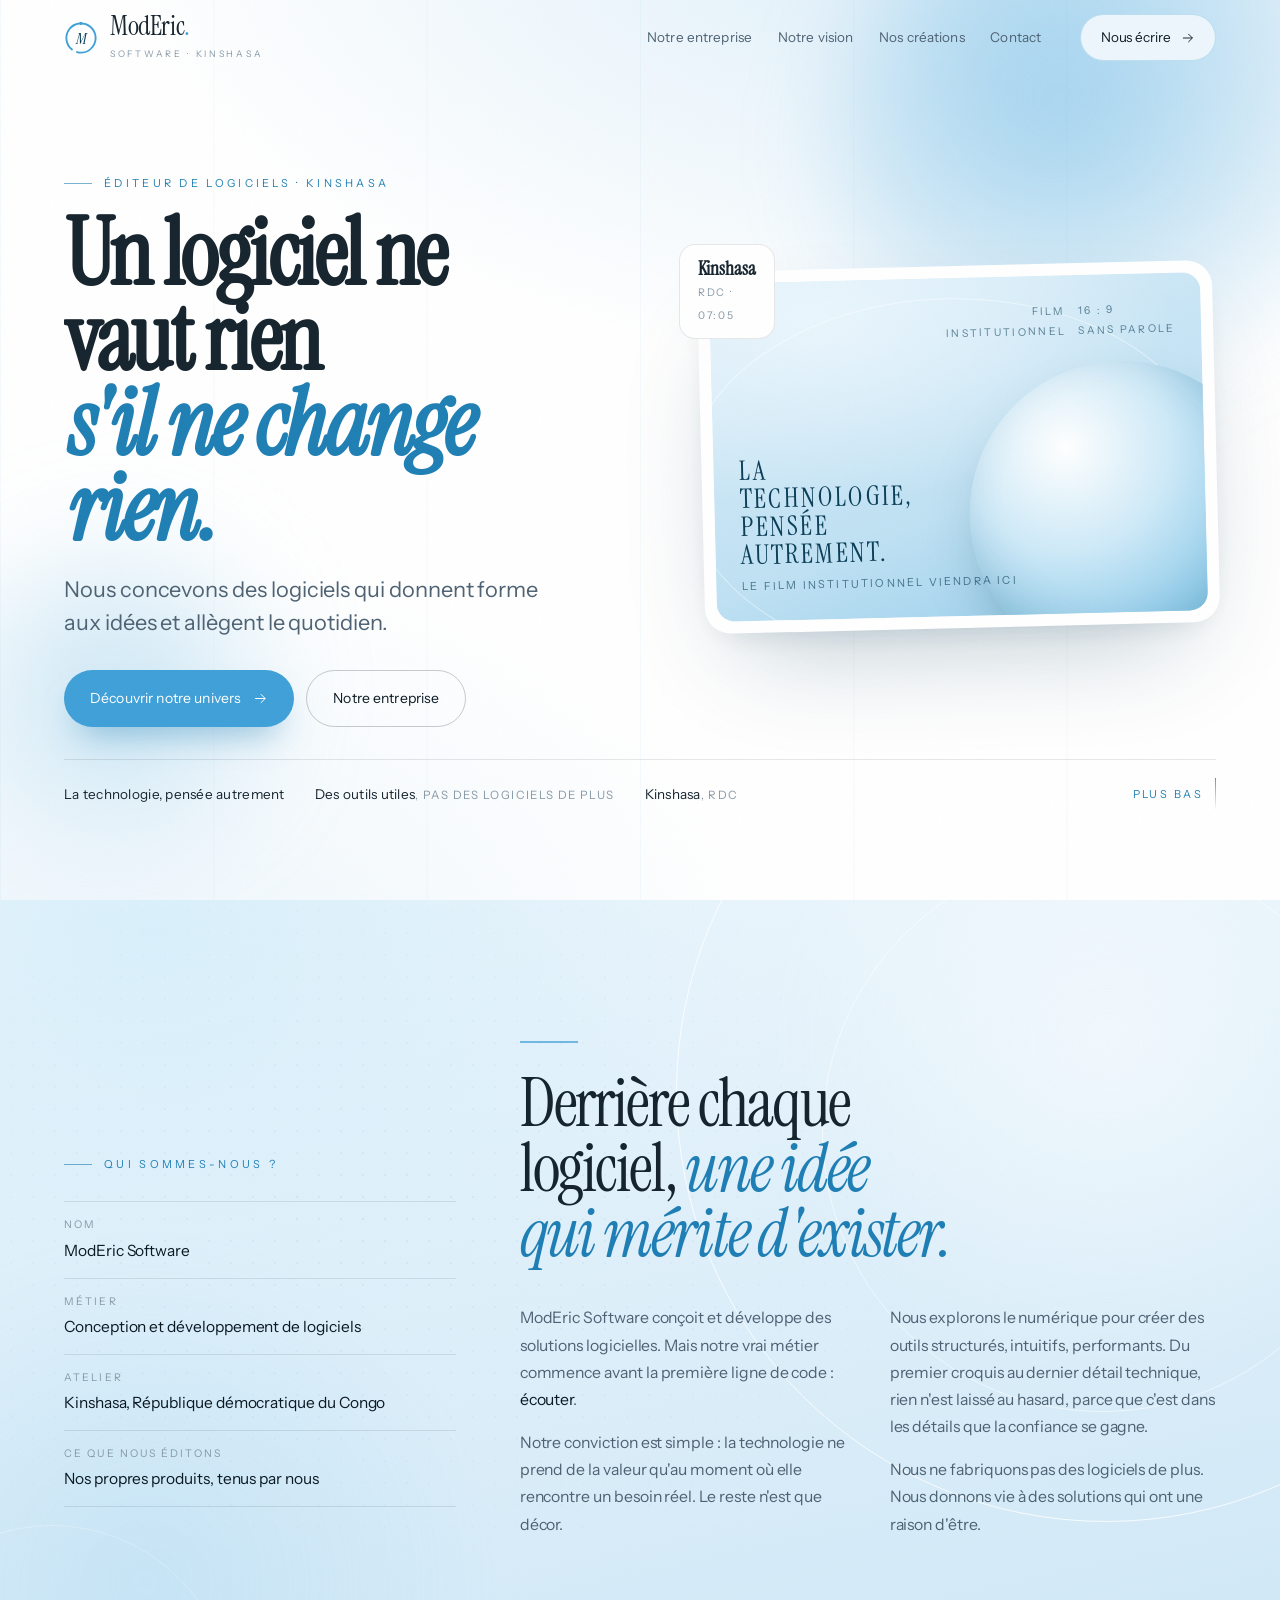
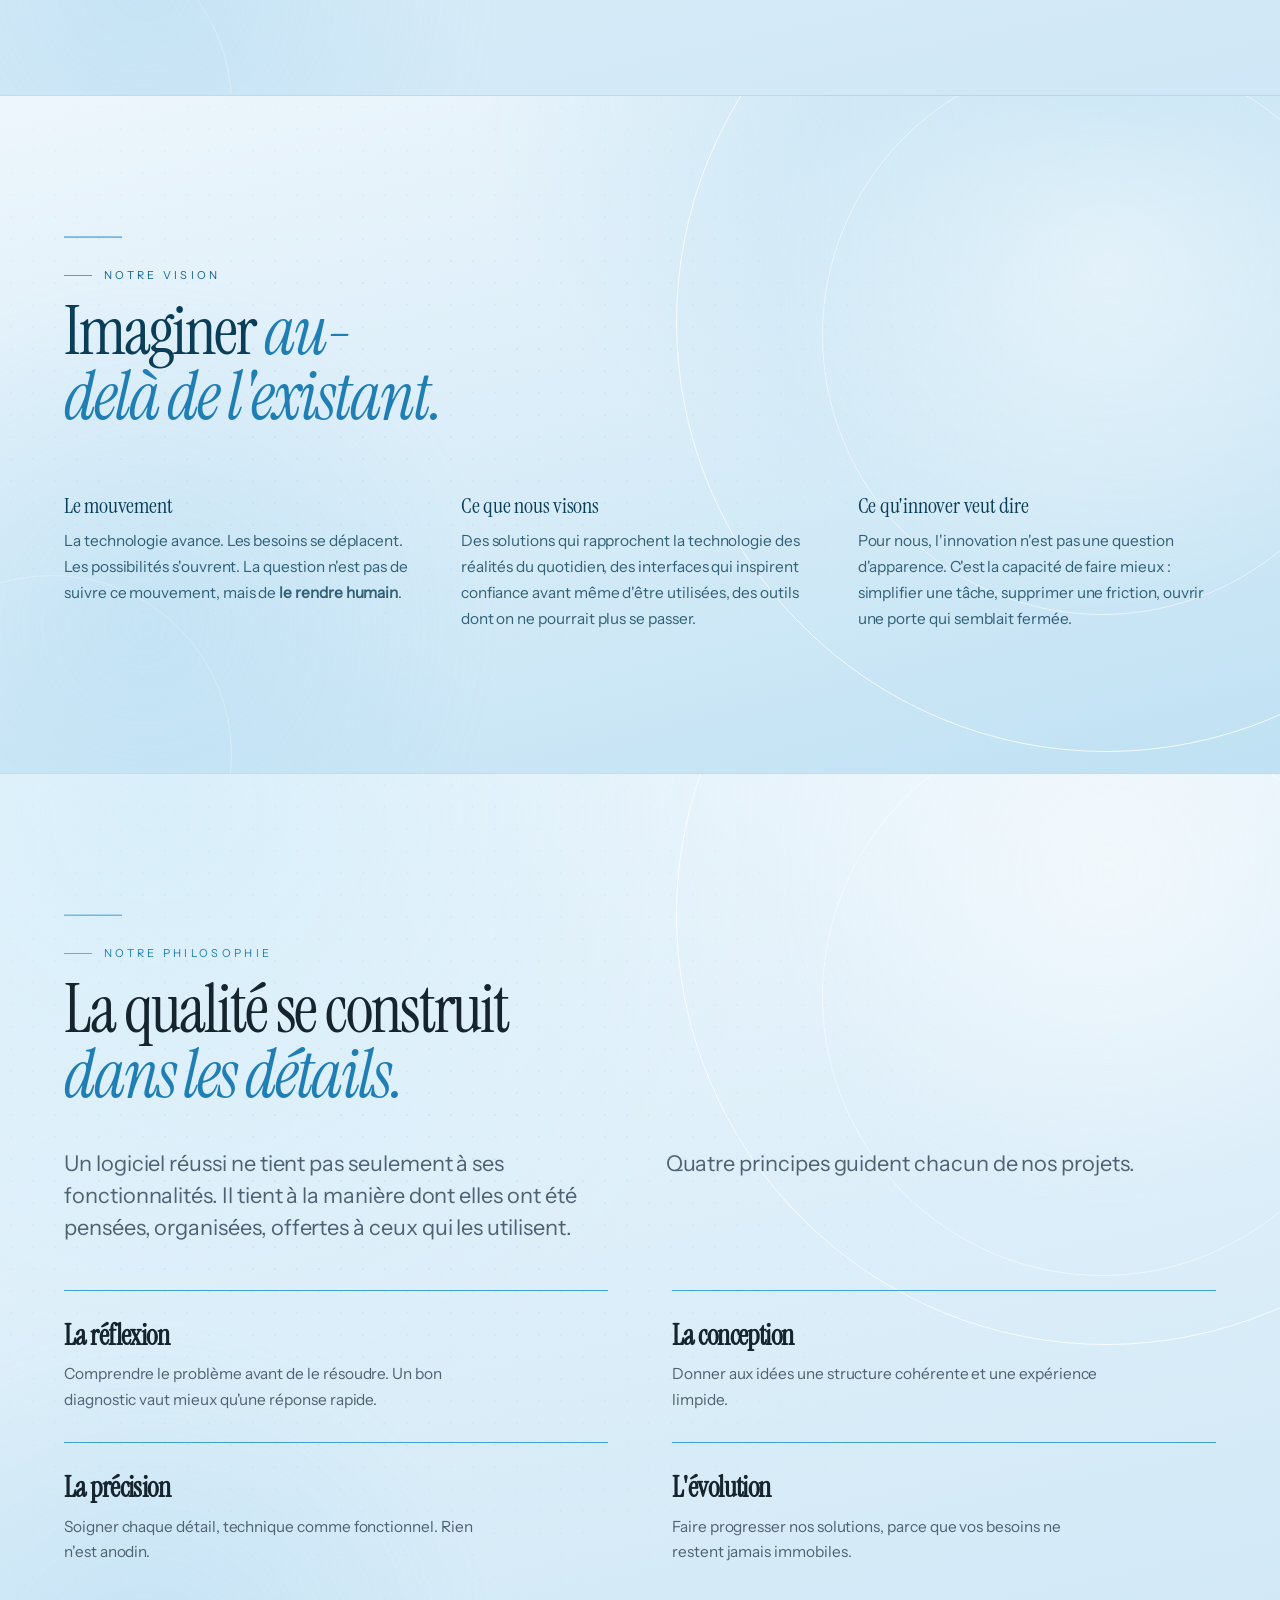
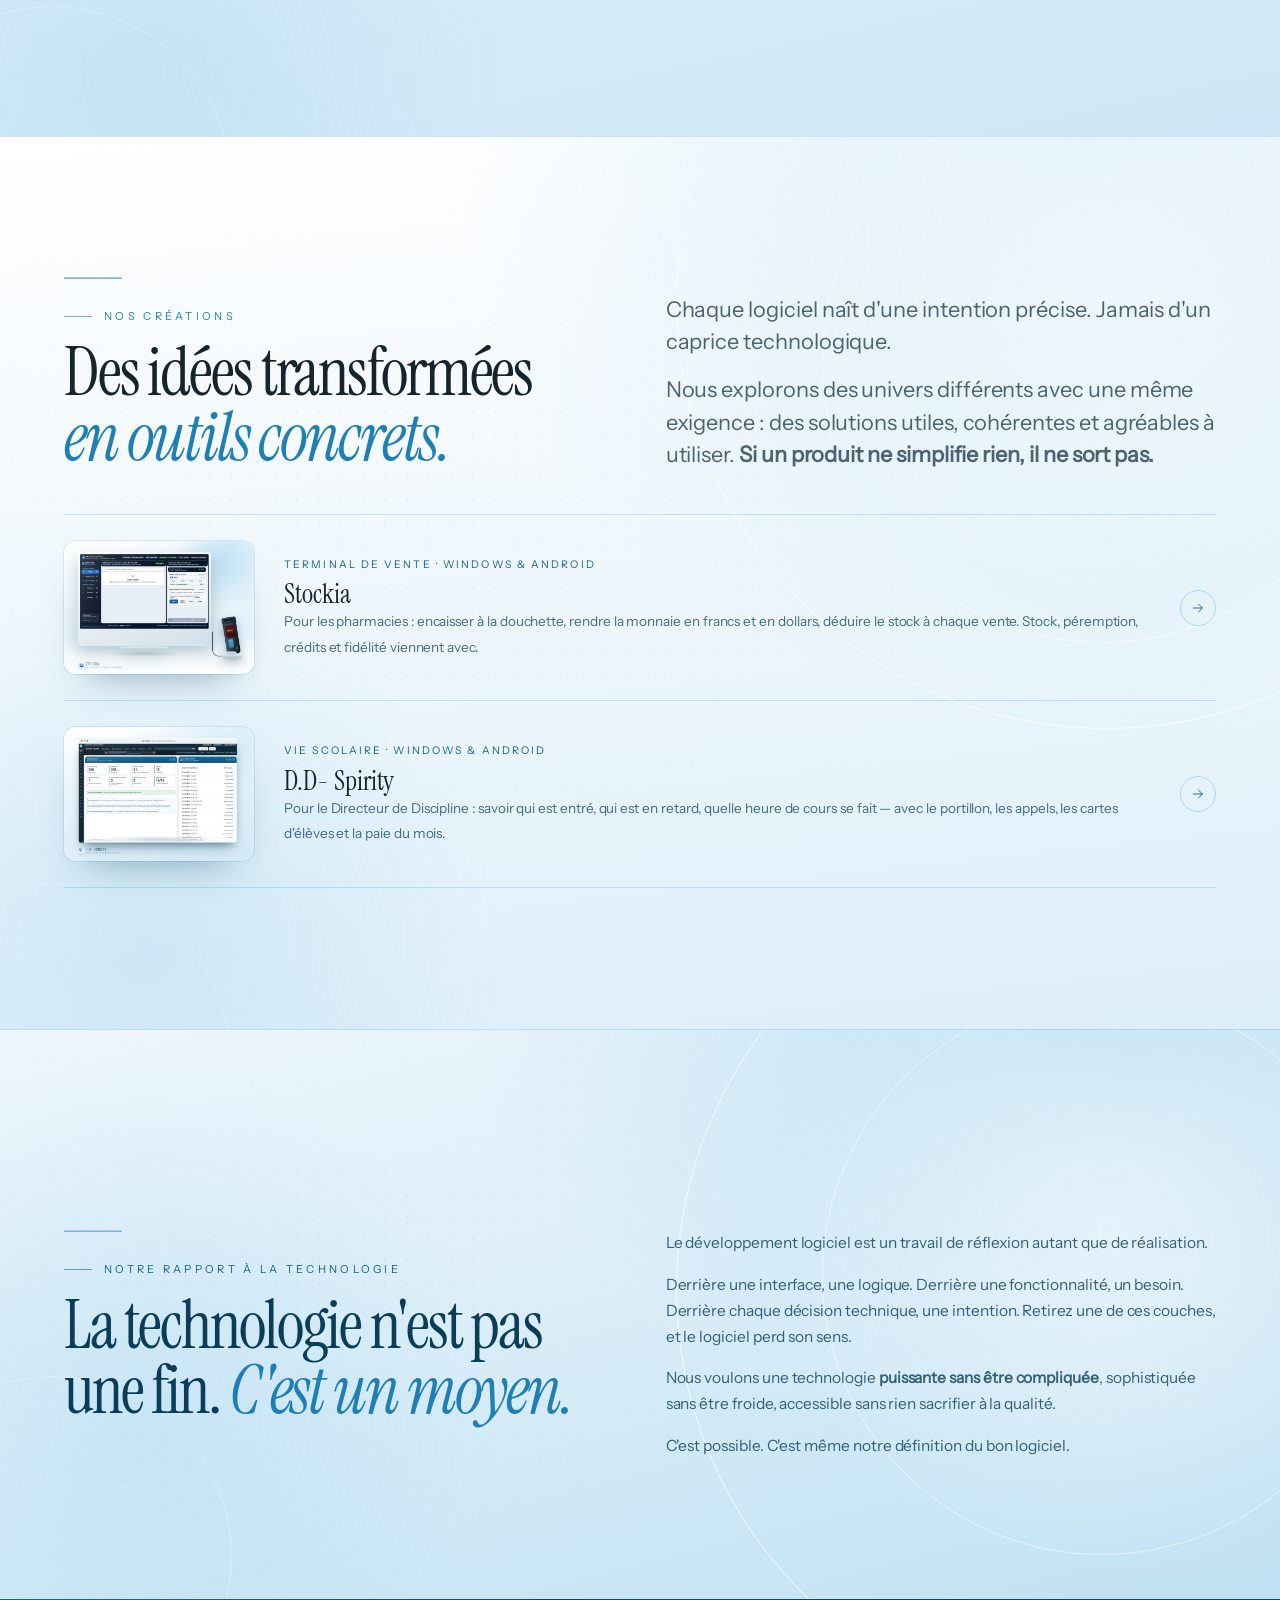
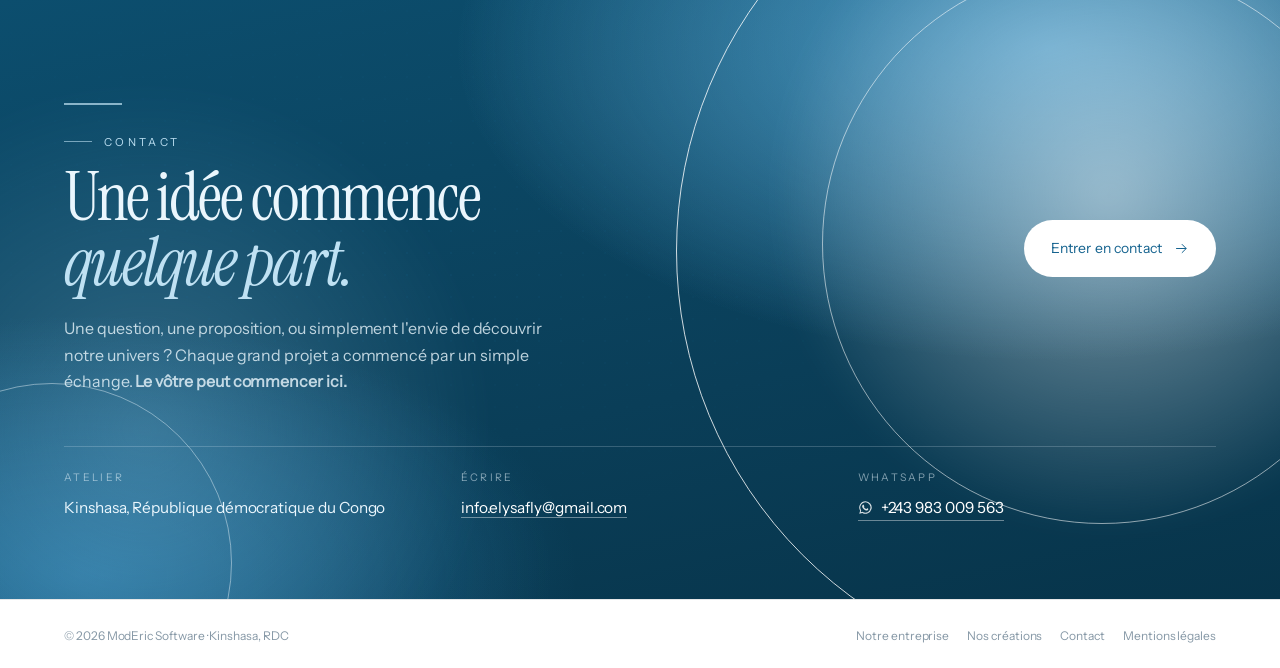
==== commit 67962a58: "Pages produit v3 : la maquette d'abord, le problème d'abord Demandes du client (séance du 12/11) : 1" ====
--- a/index.html
+++ b/index.html
@@ -244,19 +244,27 @@
 
     <div class="creations">
       <a class="creation" href="stockia.html" data-monter>
-        <img class="creation__logo" src="assets/img/stockia-logo-256.png" alt="Emblème de Stockia" width="48" height="48">
-        <div>
-          <div class="creation__nom">Stockia</div>
-          <div class="creation__quoi">Le point de vente du comptoir — douchette, monnaie, stock, péremption</div>
-        </div>
+        <span class="creation__vignette"><img src="assets/medias/maquette-stockia-petit.jpg"
+          alt="Aperçu de Stockia sur un ordinateur de bureau" width="1400" height="983"></span>
+        <span class="creation__corps">
+          <span class="creation__genre">Terminal de vente · Windows &amp; Android</span>
+          <span class="creation__nom">Stockia</span>
+          <span class="creation__quoi">Pour les pharmacies : encaisser à la douchette, rendre la monnaie
+          en francs et en dollars, déduire le stock à chaque vente. Stock, péremption, crédits et
+          fidélité viennent avec.</span>
+        </span>
         <span class="creation__fleche"><svg viewBox="0 0 24 24" fill="none" stroke="currentColor" stroke-width="1.6" stroke-linecap="round" stroke-linejoin="round"><path d="M4 12h15M13 5.5l6.5 6.5-6.5 6.5"/></svg></span>
       </a>
       <a class="creation" href="dd-spirity.html" data-monter data-rang="1">
-        <span class="creation__logo creation__logo--dd"><svg viewBox="0 0 96 96" aria-hidden="true"><path fill="#1578AC" d="M48 2 L90 16.5 V46 C90 69.5 73 86.5 48 94.5 C23 86.5 6 69.5 6 46 V16.5 Z"/><path fill="#FFFFFF" d="M48 12.5 L80 24.3 V46 C80 65.3 66.6 79.3 48 87 C29.4 79.3 16 65.3 16 46 V24.3 Z"/><path fill="#1E9CD8" d="M48 22 L70.5 30.8 V46 C70.5 60.9 60.9 72.2 48 78.6 C35.1 72.2 25.5 60.9 25.5 46 V30.8 Z"/><path fill="#FFFFFF" d="M35 36 H61 V41.5 H35 Z M35 47.5 H61 V53 H35 Z M35 59 H51 V64.5 H35 Z"/></svg></span>
-        <div>
-          <div class="creation__nom">D.D- Spirity</div>
-          <div class="creation__quoi">Le registre du Directeur de Discipline — portillon, appels, cartes, paie</div>
-        </div>
+        <span class="creation__vignette"><img src="assets/medias/maquette-dd-petit.jpg"
+          alt="Aperçu de D.D- Spirity dans une fenêtre sur ordinateur" width="1400" height="983"></span>
+        <span class="creation__corps">
+          <span class="creation__genre">Vie scolaire · Windows &amp; Android</span>
+          <span class="creation__nom">D.D- Spirity</span>
+          <span class="creation__quoi">Pour le Directeur de Discipline : savoir qui est entré, qui est
+          en retard, quelle heure de cours se fait — avec le portillon, les appels, les cartes
+          d'élèves et la paie du mois.</span>
+        </span>
         <span class="creation__fleche"><svg viewBox="0 0 24 24" fill="none" stroke="currentColor" stroke-width="1.6" stroke-linecap="round" stroke-linejoin="round"><path d="M4 12h15M13 5.5l6.5 6.5-6.5 6.5"/></svg></span>
       </a>
     </div>
--- a/assets/css/site.css
+++ b/assets/css/site.css
@@ -746,7 +746,8 @@
   box-shadow:0 12px 26px -14px rgba(10,62,88,.45); }
 .creation__logo--dd { display:grid; place-items:center; background:#fff; box-shadow:none; border:1px solid rgba(63,160,216,.3); }
 .creation__logo--dd svg { width:32px; height:32px; }
-.creation__nom { font-family:var(--voix); font-size:clamp(22px,2.1vw,29px); line-height:1.05; }
+.creation__nom { display:block; font-family:var(--voix); font-size:clamp(22px,2.1vw,29px);
+  line-height:1.05; margin-top:2px }
 .creation__quoi { font-size:13.8px; margin-top:4px; color:rgba(10,62,88,.72); }
 .creation__fleche { width:36px; height:36px; border-radius:50%; border:1px solid rgba(63,160,216,.34);
   display:grid; place-items:center; color:var(--azur-700); transition:background .4s,color .4s,transform .5s var(--sortie); }
@@ -763,3 +764,124 @@
   .principes { grid-template-columns:minmax(0,1fr); }
   .phare__dit { font-size:clamp(28px,8.6vw,48px); }
 }
+
+/* ══════════════════════════════════════════════════════════════════════════════
+   LES PAGES PRODUIT v3  — la maquette d'abord
+   ──────────────────────────────────────────────────────────────────────────────
+   Décisions (séance du 12/11) :
+     · la MAQUETTE passe avant le texte : un iMac vu de trois quarts avec la
+       douchette sur son support (Stockia), une fenêtre macOS (D.D- Spirity) ;
+     · le texte dit d'abord QUEL PROBLÈME c'est, et pour qui — le terminal de
+       vente des pharmacies, pas « un logiciel de gestion commerciale » ;
+     · les captures ne sont plus une liste d'images nues : chacune est posée
+       dans une fenêtre de bureau, avec sa barre de titre et ses trois feux.
+   ══════════════════════════════════════════════════════════════════════════════ */
+
+.produit-tete { display:grid; grid-template-columns:minmax(0,1fr); gap:0; max-width:min(100%,900px) }
+.produit-fil { display:flex; flex-wrap:wrap; gap:8px; align-items:center; font-size:12px;
+  color:var(--texte-pale); margin-bottom:clamp(18px,2.6vw,28px) }
+.produit-fil a:hover { color:var(--azur-700) }
+/* l'étiquette « terminal de vente · pharmacie » se cassait sur trois lignes à côté du
+   logo : on lui laisse la largeur, elle reste sur une ligne. » */
+.produit-marque { display:flex; align-items:center; gap:14px; margin-bottom:14px; flex-wrap:wrap }
+.produit-marque .etiquette { white-space:nowrap }
+.produit-marque img { width:56px; height:56px; border-radius:14px; object-fit:cover;
+  box-shadow:0 14px 30px -14px rgba(10,62,88,.5) }
+.produit-marque > span[style] { width:56px; display:grid; place-items:center }
+.produit-marque svg { width:44px; height:44px }
+.produit-marque__embleme { width:56px; height:56px; display:grid; place-items:center; flex:0 0 auto;
+  background:#fff; border-radius:14px; border:1px solid rgba(63,160,216,.3);
+  box-shadow:0 14px 30px -14px rgba(10,62,88,.4) }
+.produit-nom { font-family:var(--voix); font-size:clamp(46px,7.6vw,110px); line-height:.84;
+  letter-spacing:-.042em; color:var(--encre) }
+.produit-nom i { font-style:italic; color:var(--azur-600) }
+.produit-accroche { margin-top:clamp(18px,2.6vw,28px); font-size:clamp(17px,1.6vw,22px);
+  line-height:1.5; color:var(--texte-doux); max-width:60ch }
+.produit-accroche strong { color:var(--encre); font-weight:600 }
+.produit-accroche b { color:var(--encre); font-weight:400 }
+.produit-puces { display:flex; flex-wrap:wrap; gap:8px; margin-top:clamp(16px,2.2vw,24px) }
+.produit-puces span { font-size:11px; letter-spacing:.14em; text-transform:uppercase;
+  color:var(--azur-700); background:rgba(255,255,255,.7); border:1px solid rgba(63,160,216,.3);
+  padding:7px 12px; border-radius:999px }
+.produit-actions { display:flex; flex-wrap:wrap; gap:12px; margin-top:clamp(20px,2.8vw,30px) }
+
+/* la maquette : elle déborde de la page, comme une photo de produit posée sur le papier */
+.maquette { position:relative; max-width:var(--page); margin:clamp(20px,3vw,40px) auto 0;
+  padding-inline:var(--marge) }
+.maquette img { width:100%; height:auto; display:block; border-radius:clamp(14px,2vw,26px);
+  box-shadow:0 60px 120px -60px rgba(10,62,88,.45) }
+.maquette__legende { margin-top:14px; font-size:12.5px; color:var(--texte-pale); text-align:center }
+
+/* le problème / la réponse, face à face */
+.probleme { display:grid; grid-template-columns:repeat(2,minmax(0,1fr)); gap:clamp(24px,4vw,64px);
+  margin-top:clamp(28px,4vw,48px) }
+.probleme__col h2 { font-family:var(--voix); font-size:clamp(21px,2.1vw,28px); line-height:1.1;
+  letter-spacing:-.02em; margin-bottom:16px }
+.liste-cout, .liste-reponse { display:grid; gap:0 }
+.liste-cout li, .liste-reponse li { position:relative; padding:13px 0 13px 30px;
+  border-top:1px solid rgba(63,160,216,.24); font-size:15.4px; line-height:1.55;
+  color:var(--texte-doux) }
+.liste-cout li::before { content:'—'; position:absolute; left:0; top:13px; color:#B4443A; font-weight:700 }
+.liste-reponse li::before { content:'✓'; position:absolute; left:0; top:12px; color:var(--azur-600); font-weight:800 }
+.liste-cout li b, .liste-reponse li b { color:var(--encre); font-weight:600 }
+
+/* les quatre gestes : des colonnes de texte, sans numéro */
+.gestes { display:grid; grid-template-columns:repeat(4,minmax(0,1fr)); gap:clamp(18px,2.6vw,34px);
+  margin-top:clamp(28px,4vw,46px) }
+.geste { position:relative; padding-top:22px; border-top:1px solid rgba(63,160,216,.34) }
+.geste__n { position:absolute; left:0; top:-5px; width:9px; height:9px; border-radius:50%;
+  background:var(--azur); box-shadow:0 0 0 4px rgba(63,160,216,.18) }
+.geste h3 { font-family:var(--voix); font-size:clamp(18px,1.9vw,24px); line-height:1.12;
+  letter-spacing:-.015em }
+.geste p { margin-top:9px; font-size:14.6px; line-height:1.62; color:var(--texte-doux) }
+.geste__note { margin-top:10px; font-size:10.5px; letter-spacing:.14em; text-transform:uppercase;
+  color:var(--azur-700) }
+
+/* les captures dans des fenêtres de bureau */
+.fenetres { display:grid; grid-template-columns:repeat(2,minmax(0,1fr)); gap:clamp(20px,3vw,40px);
+  margin-top:clamp(28px,4vw,46px) }
+.fenetre-mac { position:relative; border-radius:12px; overflow:hidden; background:#0B1E28;
+  box-shadow:0 40px 80px -46px rgba(10,62,88,.5), 0 0 0 1px rgba(63,160,216,.16);
+  transition:transform .7s var(--sortie),box-shadow .7s var(--sortie) }
+.fenetre-mac:hover { transform:translateY(-5px); box-shadow:0 54px 100px -46px rgba(10,62,88,.6), 0 0 0 1px rgba(63,160,216,.3) }
+.fenetre-mac__barre { display:flex; align-items:center; gap:7px; height:30px; padding:0 12px;
+  background:linear-gradient(180deg,#F6F9FB,#E7EEF3); border-bottom:1px solid rgba(10,62,88,.12) }
+.fenetre-mac__barre i { width:9px; height:9px; border-radius:50%; background:#D6DEE5 }
+.fenetre-mac__barre i:nth-child(1) { background:#FF5F57 }
+.fenetre-mac__barre i:nth-child(2) { background:#FEBC2E }
+.fenetre-mac__barre i:nth-child(3) { background:#28C840 }
+.fenetre-mac__barre span { flex:1; text-align:center; font-size:11px; color:#4E6273; letter-spacing:.02em;
+  white-space:nowrap; overflow:hidden; text-overflow:ellipsis }
+.fenetre-mac img { width:100%; height:auto; display:block }
+.fenetre-mac figcaption { padding:10px 14px 12px; font-size:12.5px; color:var(--texte-doux);
+  background:#fff; border-top:1px solid rgba(10,62,88,.08) }
+
+@media (max-width:1180px) {
+  .gestes { grid-template-columns:repeat(2,minmax(0,1fr)) }
+}
+@media (max-width:900px) {
+  .probleme { grid-template-columns:minmax(0,1fr) }
+  .gestes { grid-template-columns:minmax(0,1fr) }
+  .fenetres { grid-template-columns:minmax(0,1fr) }
+  .maquette { padding-inline:14px }
+}
+
+/* ── les créations de l'accueil : une VRAIE vignette de la maquette, pas un logo seul ── */
+.creation { grid-template-columns:minmax(0,190px) minmax(0,1fr) auto; gap:clamp(16px,2.4vw,30px);
+  padding:clamp(16px,2.2vw,26px) 0; align-items:center }
+.creation__vignette { display:block; border-radius:12px; overflow:hidden; background:var(--azur-50);
+  box-shadow:0 20px 40px -24px rgba(10,62,88,.5), 0 0 0 1px rgba(63,160,216,.18);
+  transition:transform .6s var(--sortie) }
+.creation:hover .creation__vignette { transform:translateY(-3px) }
+.creation__vignette img { width:100%; height:auto; display:block }
+.creation__corps { display:block; min-width:0 }
+.creation__genre { display:block; font-size:10.5px; letter-spacing:.2em; text-transform:uppercase;
+  color:var(--azur-700); margin-bottom:7px }
+.creation__quoi { font-size:13.6px; margin-top:6px; color:rgba(10,62,88,.74); max-width:52ch;
+  line-height:1.55 }
+@media (max-width:760px) {
+  .creation { grid-template-columns:minmax(0,1fr) auto; grid-template-areas:"v f" "c c"; row-gap:12px }
+  .creation__vignette { grid-area:v; max-width:220px }
+  .creation__fleche { grid-area:f }
+  .creation__corps { grid-area:c }
+}
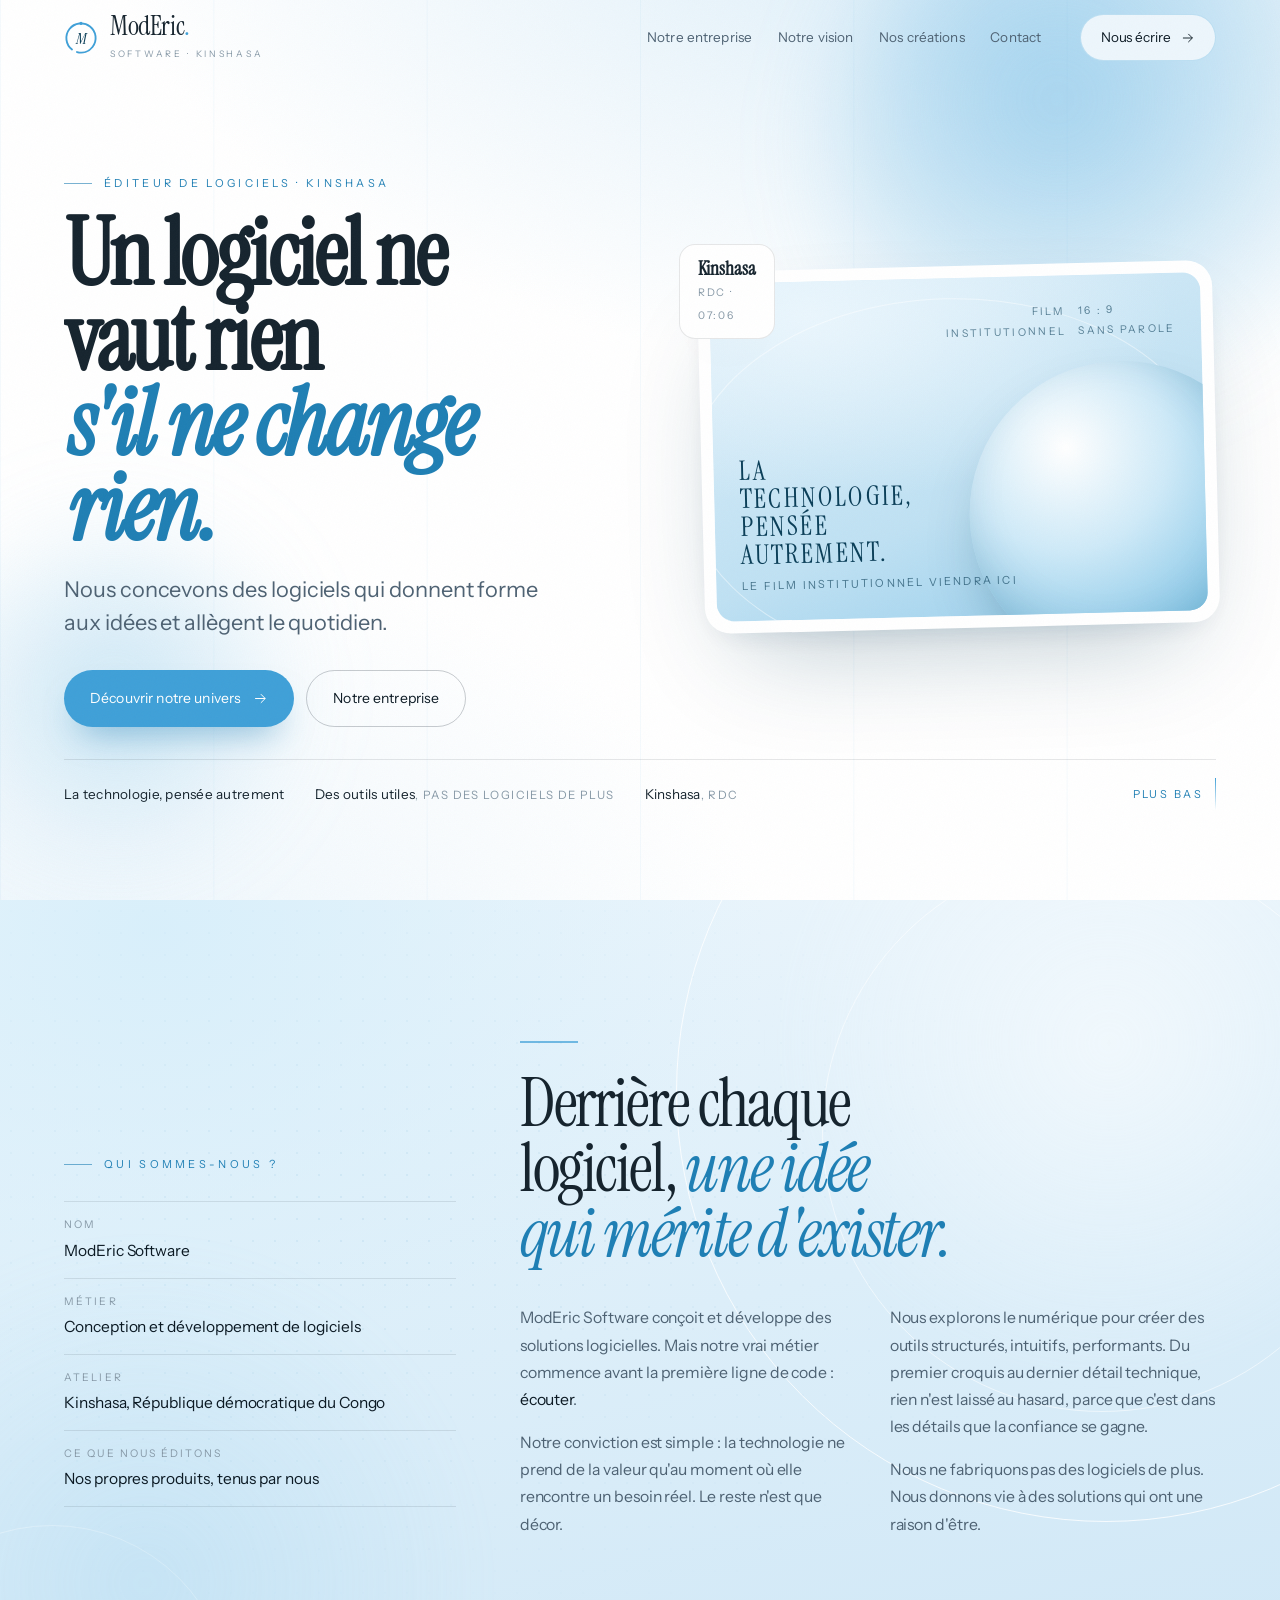
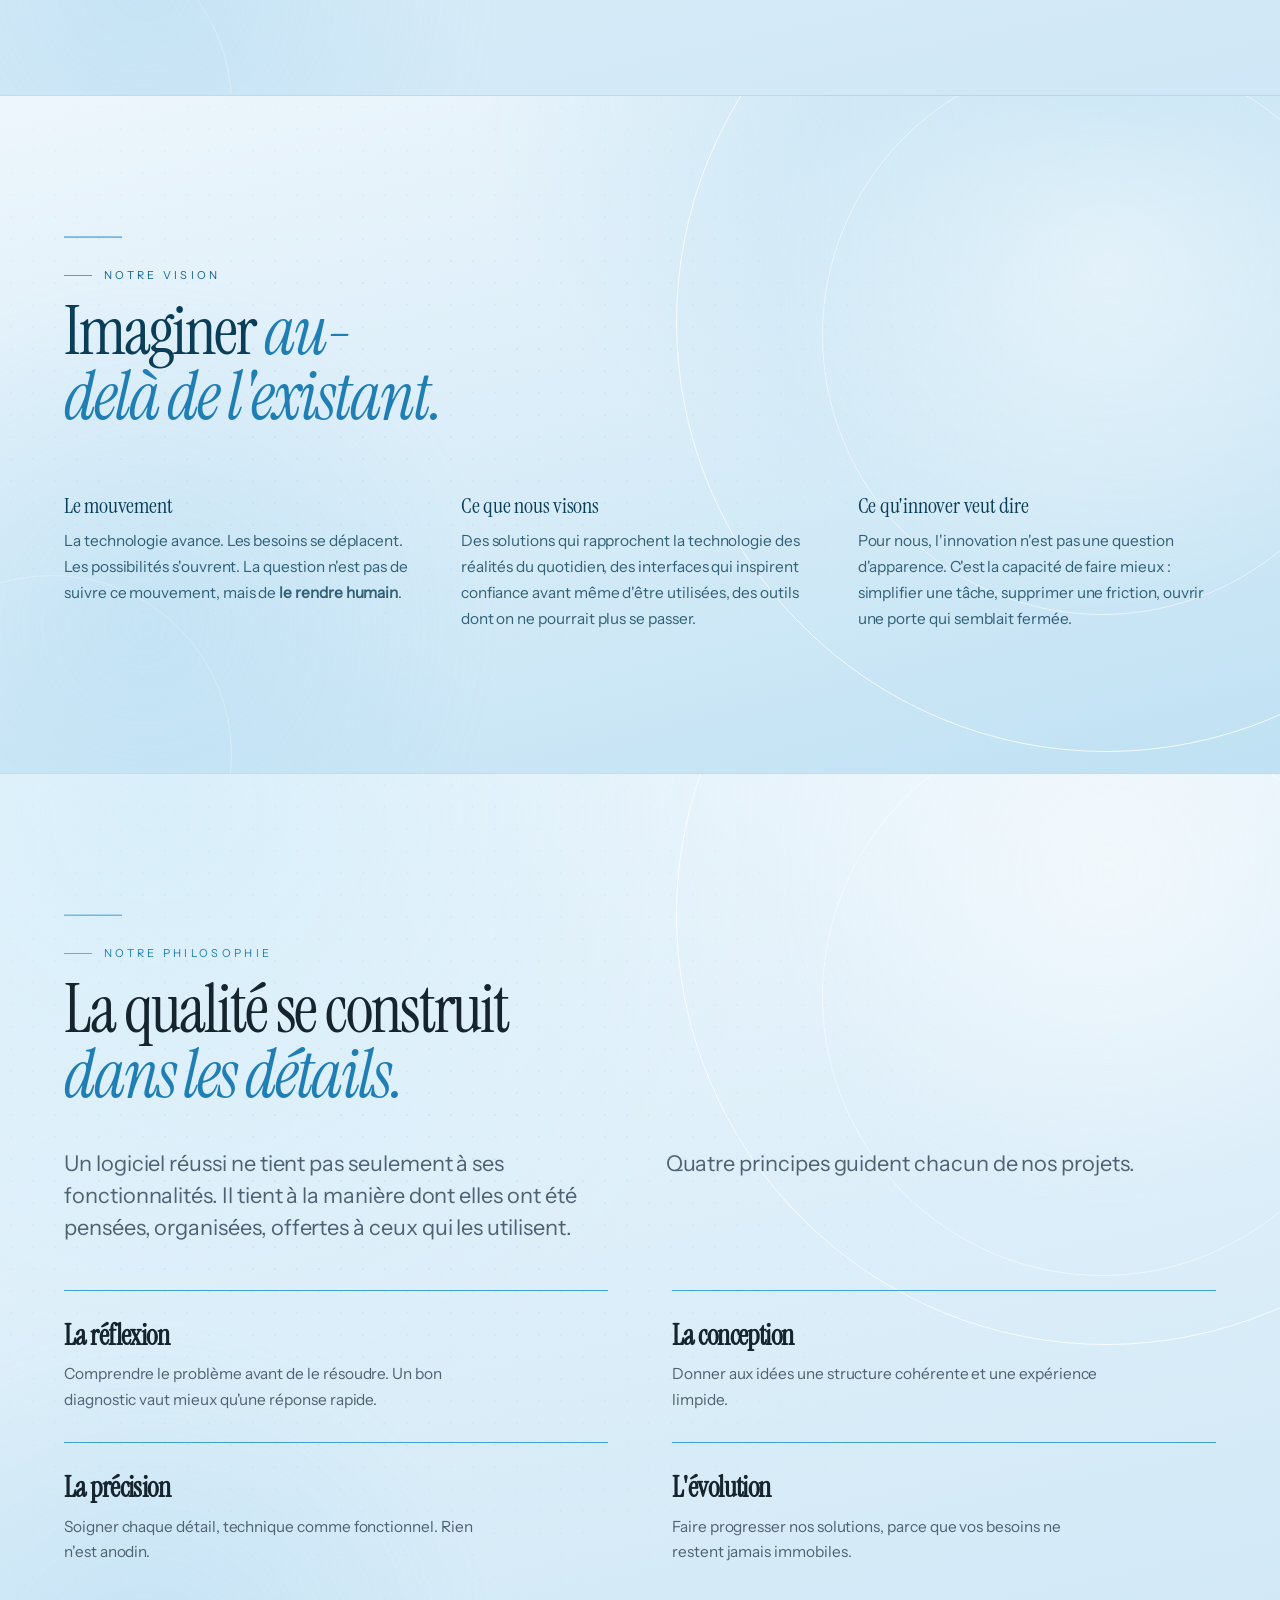
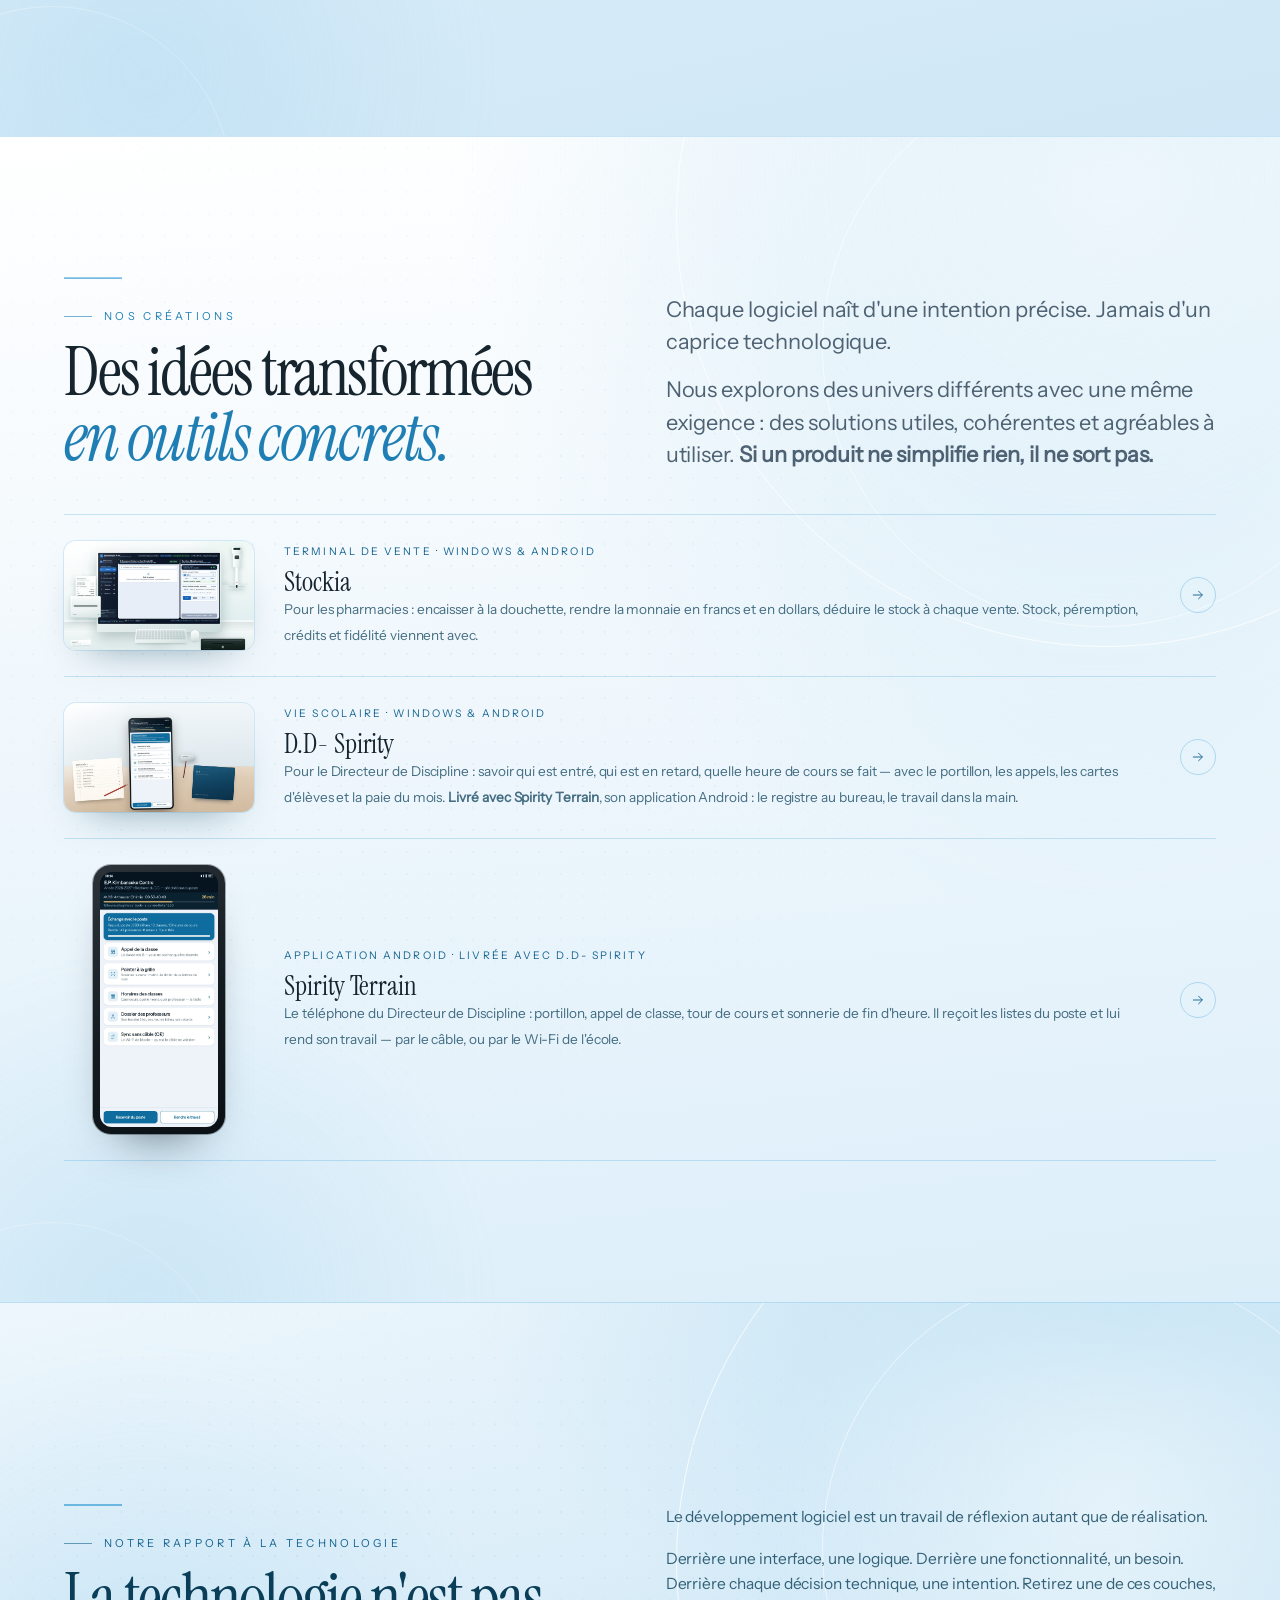
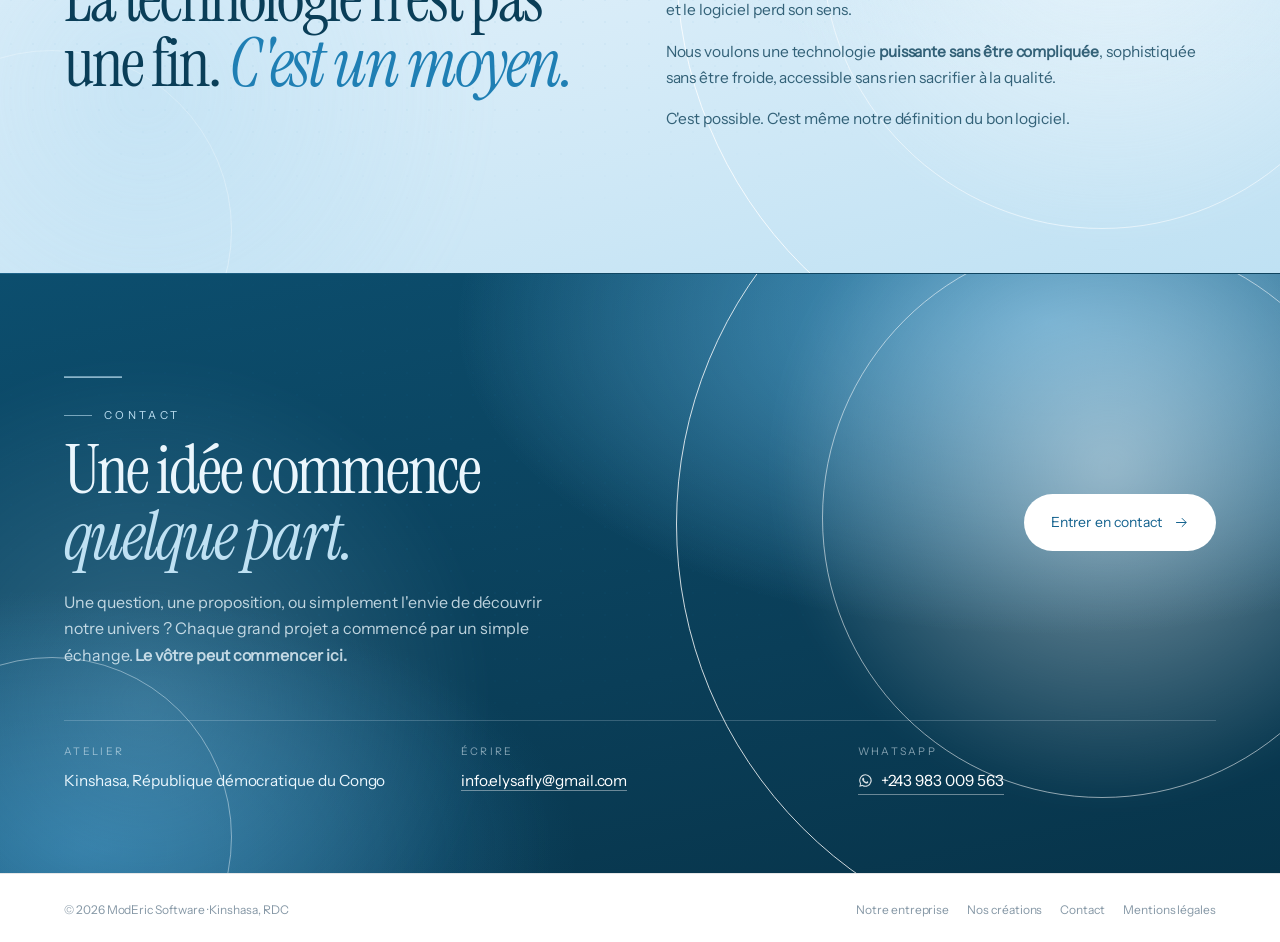
==== commit 48b0e75d: "Site — les captures réelles, Spirity Terrain, la douchette et l'imprimante Nouvelles captures (toute" ====
--- a/index.html
+++ b/index.html
@@ -55,7 +55,7 @@
   <a href="index.html#entreprise">Notre entreprise<small>Qui nous sommes</small></a>
   <a href="index.html#vision">Notre vision<small>Au-delà de l’existant</small></a>
   <a href="index.html#philosophie">Notre philosophie<small>La qualité, dans les détails</small></a>
-  <a href="index.html#creations">Nos créations<small>Stockia · D.D- Spirity</small></a>
+  <a href="index.html#creations">Nos créations<small>Stockia · D.D- Spirity · Spirity Terrain</small></a>
   <a href="contact.html">Contact<small>Commencer un échange</small></a>
   <div class="panneau__pied">Kinshasa, République démocratique du Congo<br>info.elysafly@gmail.com<br>WhatsApp +243 983 009 563<br>Heure de l’atelier : <span data-heure>—</span></div>
 </div>
@@ -245,7 +245,7 @@
     <div class="creations">
       <a class="creation" href="stockia.html" data-monter>
         <span class="creation__vignette"><img src="assets/medias/maquette-stockia-petit.jpg"
-          alt="Aperçu de Stockia sur un ordinateur de bureau" width="1400" height="983"></span>
+          alt="Aperçu de Stockia sur un comptoir de pharmacie : écran de caisse, imprimante thermique, douchette et tiroir-caisse" width="1500" height="859"></span>
         <span class="creation__corps">
           <span class="creation__genre">Terminal de vente · Windows &amp; Android</span>
           <span class="creation__nom">Stockia</span>
@@ -256,14 +256,27 @@
         <span class="creation__fleche"><svg viewBox="0 0 24 24" fill="none" stroke="currentColor" stroke-width="1.6" stroke-linecap="round" stroke-linejoin="round"><path d="M4 12h15M13 5.5l6.5 6.5-6.5 6.5"/></svg></span>
       </a>
       <a class="creation" href="dd-spirity.html" data-monter data-rang="1">
-        <span class="creation__vignette"><img src="assets/medias/maquette-dd-petit.jpg"
-          alt="Aperçu de D.D- Spirity dans une fenêtre sur ordinateur" width="1400" height="983"></span>
+        <span class="creation__vignette"><img src="assets/medias/maquette-terrain-petit.jpg"
+          alt="Aperçu de Spirity Terrain sur le téléphone du Directeur de Discipline, posé sur le bureau à côté du cahier d'appel" width="1500" height="859"></span>
         <span class="creation__corps">
           <span class="creation__genre">Vie scolaire · Windows &amp; Android</span>
           <span class="creation__nom">D.D- Spirity</span>
           <span class="creation__quoi">Pour le Directeur de Discipline : savoir qui est entré, qui est
           en retard, quelle heure de cours se fait — avec le portillon, les appels, les cartes
-          d'élèves et la paie du mois.</span>
+          d'élèves et la paie du mois. <b>Livré avec Spirity Terrain</b>, son application Android :
+          le registre au bureau, le travail dans la main.</span>
+        </span>
+        <span class="creation__fleche"><svg viewBox="0 0 24 24" fill="none" stroke="currentColor" stroke-width="1.6" stroke-linecap="round" stroke-linejoin="round"><path d="M4 12h15M13 5.5l6.5 6.5-6.5 6.5"/></svg></span>
+      </a>
+      <a class="creation creation--terrain" href="dd-spirity-terrain.html" data-monter data-rang="2">
+        <span class="creation__vignette"><img src="assets/medias/android-accueil.jpg"
+          alt="L'accueil de Spirity Terrain sur un téléphone Android : l'heure de cours et les gestes du terrain" width="786" height="1704"></span>
+        <span class="creation__corps">
+          <span class="creation__genre">Application Android · livrée avec D.D- Spirity</span>
+          <span class="creation__nom">Spirity Terrain</span>
+          <span class="creation__quoi">Le téléphone du Directeur de Discipline : portillon, appel de
+          classe, tour de cours et sonnerie de fin d'heure. Il reçoit les listes du poste et lui
+          rend son travail — par le câble, ou par le Wi-Fi de l'école.</span>
         </span>
         <span class="creation__fleche"><svg viewBox="0 0 24 24" fill="none" stroke="currentColor" stroke-width="1.6" stroke-linecap="round" stroke-linejoin="round"><path d="M4 12h15M13 5.5l6.5 6.5-6.5 6.5"/></svg></span>
       </a>
--- a/assets/css/site.css
+++ b/assets/css/site.css
@@ -808,8 +808,18 @@
 /* la maquette : elle déborde de la page, comme une photo de produit posée sur le papier */
 .maquette { position:relative; max-width:var(--page); margin:clamp(20px,3vw,40px) auto 0;
   padding-inline:var(--marge) }
-.maquette img { width:100%; height:auto; display:block; border-radius:clamp(14px,2vw,26px);
-  box-shadow:0 60px 120px -60px rgba(10,62,88,.45) }
+/* la plaque : la scène a son propre fond clair ; sans bord elle se fond dans la page.
+   Un liseré d'azur très pâle et une ombre douce la posent, comme une planche imprimée. » */
+.maquette picture { display:block; border-radius:clamp(10px,1.4vw,18px); overflow:hidden;
+  box-shadow:0 0 0 1px rgba(63,160,216,.22), 0 46px 90px -56px rgba(10,62,88,.5), 0 10px 26px -18px rgba(10,62,88,.28) }
+/* la scène est déjà composée avec son propre fond : on ne met ni ombre lourde ni rayon,
+   on la laisse affleurer le bord de la page. » */
+.maquette img { width:100%; height:auto; display:block; border-radius:clamp(10px,1.4vw,18px);
+  box-shadow:0 40px 90px -60px rgba(10,62,88,.35) }
+@media (min-width:1100px) {
+  /* la maquette déborde légèrement des marges : c'est ce qui la fait sortir de l'écran */
+  .maquette { max-width:calc(var(--page) + 60px); padding-inline:clamp(8px,1.6vw,26px) }
+}
 .maquette__legende { margin-top:14px; font-size:12.5px; color:var(--texte-pale); text-align:center }
 
 /* le problème / la réponse, face à face */
@@ -885,3 +895,141 @@
   .creation__fleche { grid-area:f }
   .creation__corps { grid-area:c }
 }
+
+/* ── la maquette produit : l'image + la liste de ce qu'elle montre ── */
+.maquette picture { display:block }
+.maquette__pied { display:flex; flex-wrap:wrap; align-items:center; justify-content:center;
+  gap:10px 22px; margin-top:16px; text-align:center }
+.maquette__legende { font-size:13px; color:var(--texte-doux); margin:0 }
+.maquette__legende b { color:var(--encre); font-weight:600 }
+.maquette__liste { display:flex; flex-wrap:wrap; justify-content:center; gap:6px 8px; list-style:none }
+.maquette__liste li { font-size:11px; letter-spacing:.1em; text-transform:uppercase; color:var(--azur-700);
+  background:rgba(255,255,255,.72); border:1px solid rgba(63,160,216,.28); padding:6px 11px; border-radius:999px }
+@media (max-width:760px) {
+  .maquette__pied { gap:8px }
+  .maquette__liste li { font-size:10px; padding:5px 9px }
+}
+
+/* ── l'apparition des maquettes : une seule fois, discrète ──
+   Le client demande « des animations discrètes à l'apparition, sans effets excessifs ».
+   On monte de 24 px avec une mise au point progressive, et c'est tout. » */
+.maquette {
+  opacity:0; transform:translateY(24px) scale(.994);
+  filter:blur(6px) saturate(.94);
+  transition:opacity 1.15s var(--sortie), transform 1.25s var(--sortie),
+             filter 1.35s var(--sortie);
+  transition-delay:120ms;
+}
+.maquette.vu { opacity:1; transform:none; filter:none }
+@media (prefers-reduced-motion:reduce) {
+  .maquette { opacity:1 !important; transform:none !important; filter:none !important }
+}
+
+/* ══════════════════════════════════════════════════════════════════════════
+   LA VERSION DE TERRAIN — le téléphone (page dd-spirity-terrain.html)
+   ──────────────────────────────────────────────────────────────────────────
+   Le client : « La personne qui lit doit comprendre que le poste est livré
+   avec une application Android qui permet une large mobilité. » D'où :
+     · le téléphone CADRÉ dans son châssis (`.appareil`), avec son reflet — la
+       capture est une capture, pas une illustration ;
+     · la rangée de captures défilante (`.telephones`), qui se lit comme une
+       planche : chaque écran porte son nom et ce qu'il fait ;
+     · les périphériques POS (`.peripheriques`) : dessinés au trait, légendés,
+       avec ce qu'ils changent au comptoir — pas des icônes décoratives.
+   ══════════════════════════════════════════════════════════════════════════ */
+
+/* le téléphone : châssis sombre, dalle, reflet */
+.appareil {
+  position:relative; display:block; width:min(300px,100%); margin-inline:auto;
+  padding:11px; border-radius:34px;
+  background:linear-gradient(150deg,#2C3439,#151C21 54%,#0A1014);
+  box-shadow:0 40px 70px -40px rgba(6,20,31,.75), 0 0 0 1px rgba(0,0,0,.35),
+             inset 0 1px 0 rgba(255,255,255,.18);
+}
+.appareil::before {           /* l'encoche */
+  content:""; position:absolute; left:50%; transform:translateX(-50%); top:17px;
+  width:74px; height:7px; border-radius:5px; background:#05090C;
+  box-shadow:inset 0 1px 2px rgba(255,255,255,.08); z-index:2;
+}
+.appareil__ecran { position:relative; border-radius:24px; overflow:hidden; background:#06141F;
+  box-shadow:0 0 0 1px rgba(255,255,255,.06); }
+.appareil__ecran img { display:block; width:100%; height:auto }
+.appareil__reflet { position:absolute; inset:0; pointer-events:none; border-radius:24px;
+  background:linear-gradient(118deg,rgba(255,255,255,.18) 0%,rgba(255,255,255,.04) 18%,rgba(255,255,255,0) 42%) }
+
+/* la planche des écrans du téléphone */
+.telephones { display:grid; grid-template-columns:repeat(3,minmax(0,1fr));
+  gap:clamp(16px,2.4vw,30px); margin-top:clamp(26px,3.6vw,44px); align-items:start }
+.telephone-figure { margin:0 }
+.telephone-figure .appareil { width:100%; }
+.telephone-figure figcaption { margin-top:14px; font-size:12.5px; color:var(--texte-doux); line-height:1.5 }
+.telephone-figure figcaption b { display:block; color:var(--encre); font-weight:600; font-size:13.5px;
+  margin-bottom:3px }
+@media (max-width:900px) { .telephones { grid-template-columns:minmax(0,1fr) minmax(0,1fr) } }
+@media (max-width:620px) { .telephones { grid-template-columns:minmax(0,1fr) } }
+
+/* les périphériques du comptoir : dessin au trait + légende */
+.peripheriques { display:grid; grid-template-columns:repeat(2,minmax(0,1fr));
+  gap:clamp(20px,3vw,42px); margin-top:clamp(26px,3.6vw,44px) }
+.peripherique { display:grid; grid-template-columns:minmax(0,150px) minmax(0,1fr);
+  gap:clamp(16px,2.2vw,26px); align-items:start; padding-top:20px;
+  border-top:1px solid rgba(63,160,216,.28) }
+.peripherique__dessin { width:100%; height:auto; display:block }
+.peripherique h3 { font-family:var(--voix); font-size:clamp(18px,1.9vw,23px); line-height:1.14;
+  letter-spacing:-.015em }
+.peripherique p { margin-top:8px; font-size:14.4px; line-height:1.6; color:var(--texte-doux) }
+.peripherique p b { color:var(--encre); font-weight:600 }
+.peripherique__note { margin-top:9px; font-size:10.5px; letter-spacing:.14em; text-transform:uppercase;
+  color:var(--azur-700) }
+.compatibilite { display:flex; flex-wrap:wrap; gap:7px; margin-top:14px }
+.compatibilite span { font-size:10.5px; letter-spacing:.1em; text-transform:uppercase; color:var(--azur-700);
+  background:rgba(255,255,255,.72); border:1px solid rgba(63,160,216,.28); padding:6px 11px; border-radius:999px }
+@media (max-width:900px) { .peripheriques { grid-template-columns:minmax(0,1fr) } }
+
+/* le bloc « deux plateformes, un seul prix » */
+.plateformes { display:grid; grid-template-columns:repeat(2,minmax(0,1fr));
+  gap:clamp(20px,3vw,40px); margin-top:clamp(26px,3.6vw,44px) }
+.plateforme { position:relative; background:rgba(255,255,255,.78); border:1px solid rgba(63,160,216,.22);
+  border-radius:16px; padding:clamp(18px,2.4vw,26px); box-shadow:0 24px 60px -44px rgba(10,62,88,.5) }
+.plateforme__fil { position:absolute; left:clamp(18px,2.4vw,26px); top:0; width:44px; height:2px;
+  background:var(--azur); transform:translateY(-1px) }
+.plateforme h3 { font-family:var(--voix); font-size:clamp(19px,2vw,25px); line-height:1.12; letter-spacing:-.015em }
+.plateforme p { margin-top:9px; font-size:14.4px; line-height:1.6; color:var(--texte-doux) }
+.plateforme ul { margin-top:12px; display:grid; gap:7px; list-style:none }
+.plateforme li { position:relative; padding-left:20px; font-size:13.6px; line-height:1.5; color:var(--texte-doux) }
+.plateforme li::before { content:'✓'; position:absolute; left:0; top:0; color:var(--azur-600); font-weight:800 }
+@media (max-width:900px) { .plateformes { grid-template-columns:minmax(0,1fr) } }
+/* la légende d'un écran de téléphone : un titre de niveau 3, discret */
+.telephone-figure figcaption h3 { display:block; color:var(--encre); font-weight:600; font-size:13.5px;
+  margin-bottom:3px; font-family:var(--voix); letter-spacing:-.01em }
+.telephones__titre { font-family:var(--voix); font-size:clamp(20px,2.2vw,27px); line-height:1.14;
+  letter-spacing:-.02em; margin-top:clamp(26px,3.6vw,44px); color:var(--encre) }
+/* la phrase-phare est un titre de section : même dessin, sémantique juste */
+h2.phare__dit { margin:0 }
+/* la troisième création (le téléphone) : vignette verticale, comme un appareil */
+.creation--terrain .creation__vignette { max-width:132px; margin-inline:auto;
+  border-radius:18px; padding:7px; background:linear-gradient(150deg,#2C3439,#151C21 54%,#0A1014);
+  box-shadow:0 26px 50px -30px rgba(6,20,31,.7), 0 0 0 1px rgba(0,0,0,.3) }
+.creation--terrain .creation__vignette img { border-radius:12px }
+@media (max-width:760px) { .creation--terrain .creation__vignette { max-width:110px } }
+/* la tête de Spirity Terrain : le texte à gauche, le téléphone à droite —
+   c'est une page d'application, le produit doit se voir dès la première seconde */
+.produit-tete--terrain { grid-template-columns:minmax(0,1.15fr) minmax(0,.85fr);
+  max-width:min(100%,1180px); gap:clamp(24px,4vw,64px); align-items:center }
+.produit-tete--terrain .produit-nom { font-size:clamp(46px,7vw,96px) }
+.produit-tete--terrain .appareil { width:min(280px,100%) }
+@media (max-width:900px) {
+  .produit-tete--terrain { grid-template-columns:minmax(0,1fr) }
+  .produit-tete--terrain .appareil { width:min(240px,80vw) ; margin-inline:auto }
+}
+/* la planche des téléphones : chaque écran est coupé à une hauteur plausible d'écran de
+   téléphone, avec un fondu en bas — on montre le haut de l'écran, pas une bande blanche */
+.telephones .appareil__ecran img { aspect-ratio:393/720; object-fit:cover; object-position:top center }
+.telephones .appareil__ecran::after { content:""; position:absolute; left:0; right:0; bottom:0; height:52px;
+  background:linear-gradient(180deg,rgba(6,20,31,0),rgba(6,20,31,.55)); pointer-events:none; z-index:3 }
+/* sur petit écran, l'étiquette de la marque produit passe à la ligne au lieu de déborder */
+@media (max-width:560px) {
+  .produit-marque { gap:10px }
+  .produit-marque .etiquette { white-space:normal; font-size:9.5px; letter-spacing:.16em; line-height:1.4 }
+  .produit-fil { font-size:11px }
+}
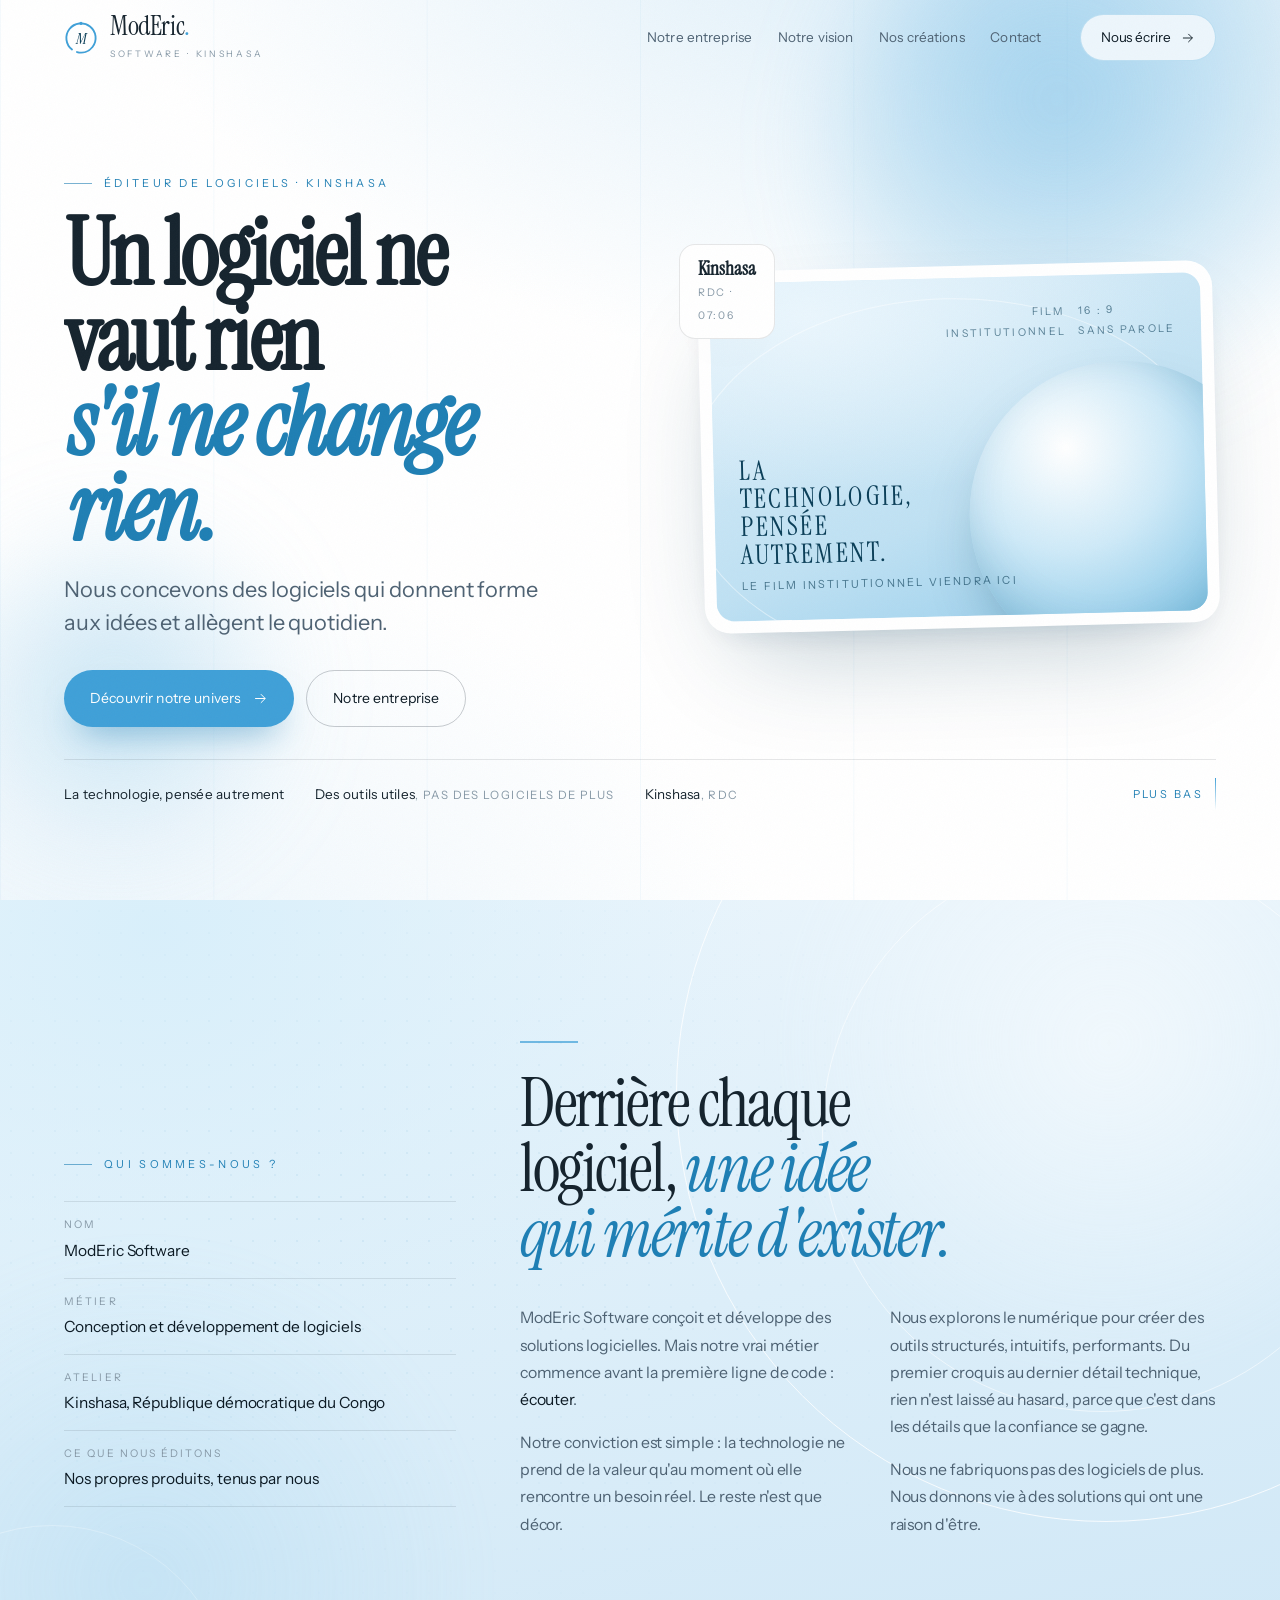
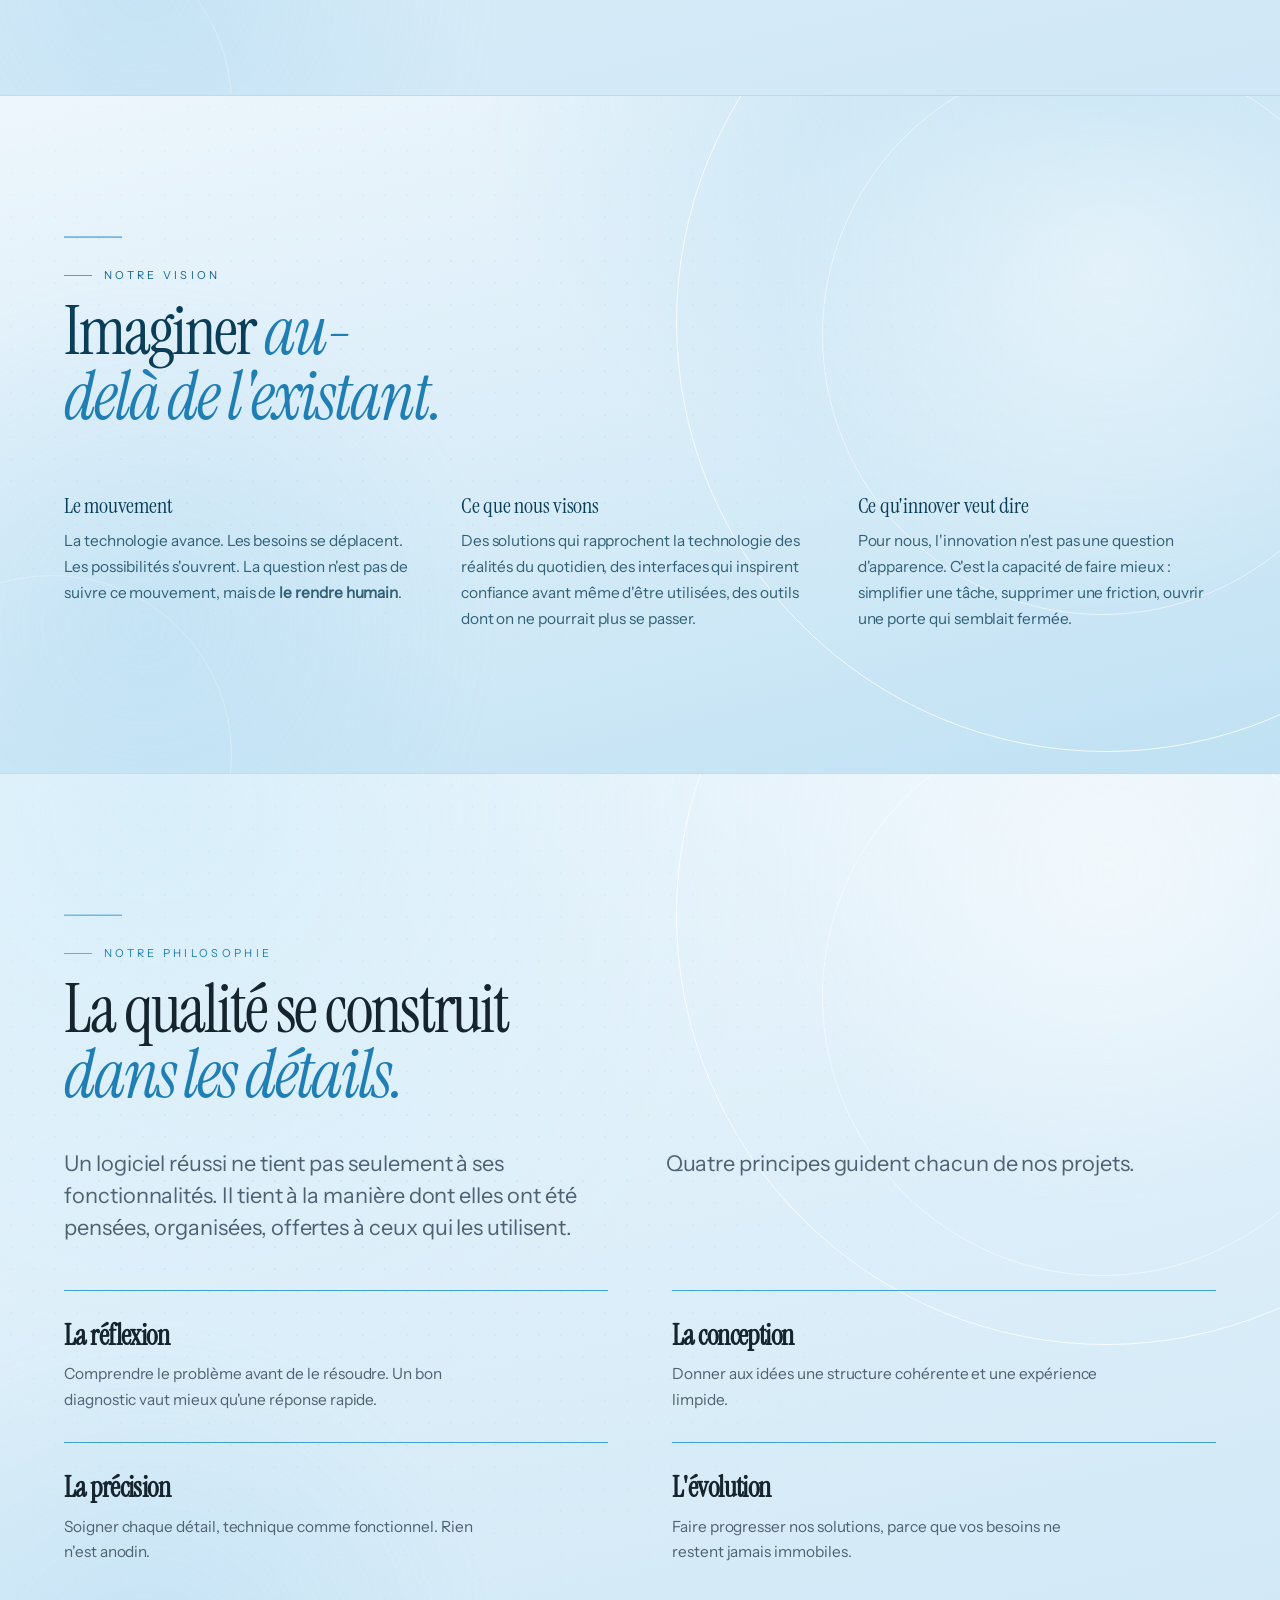
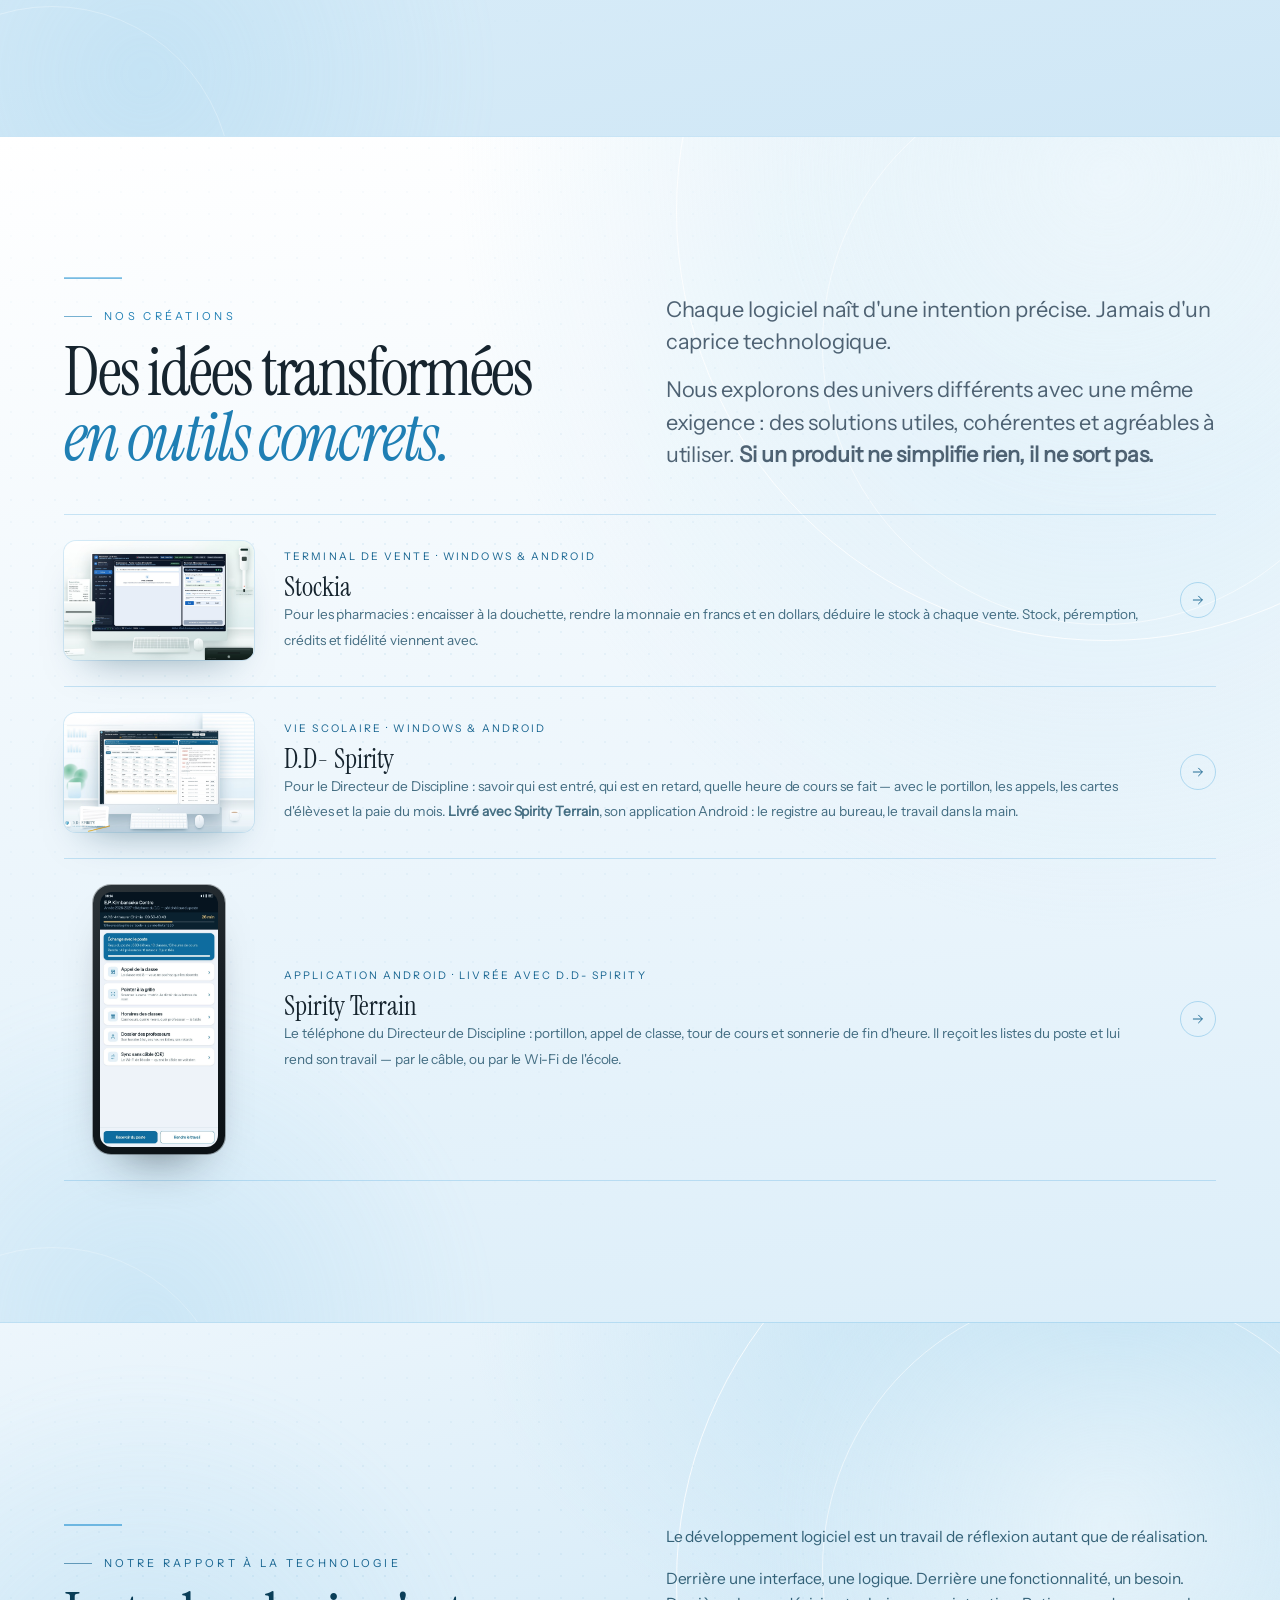
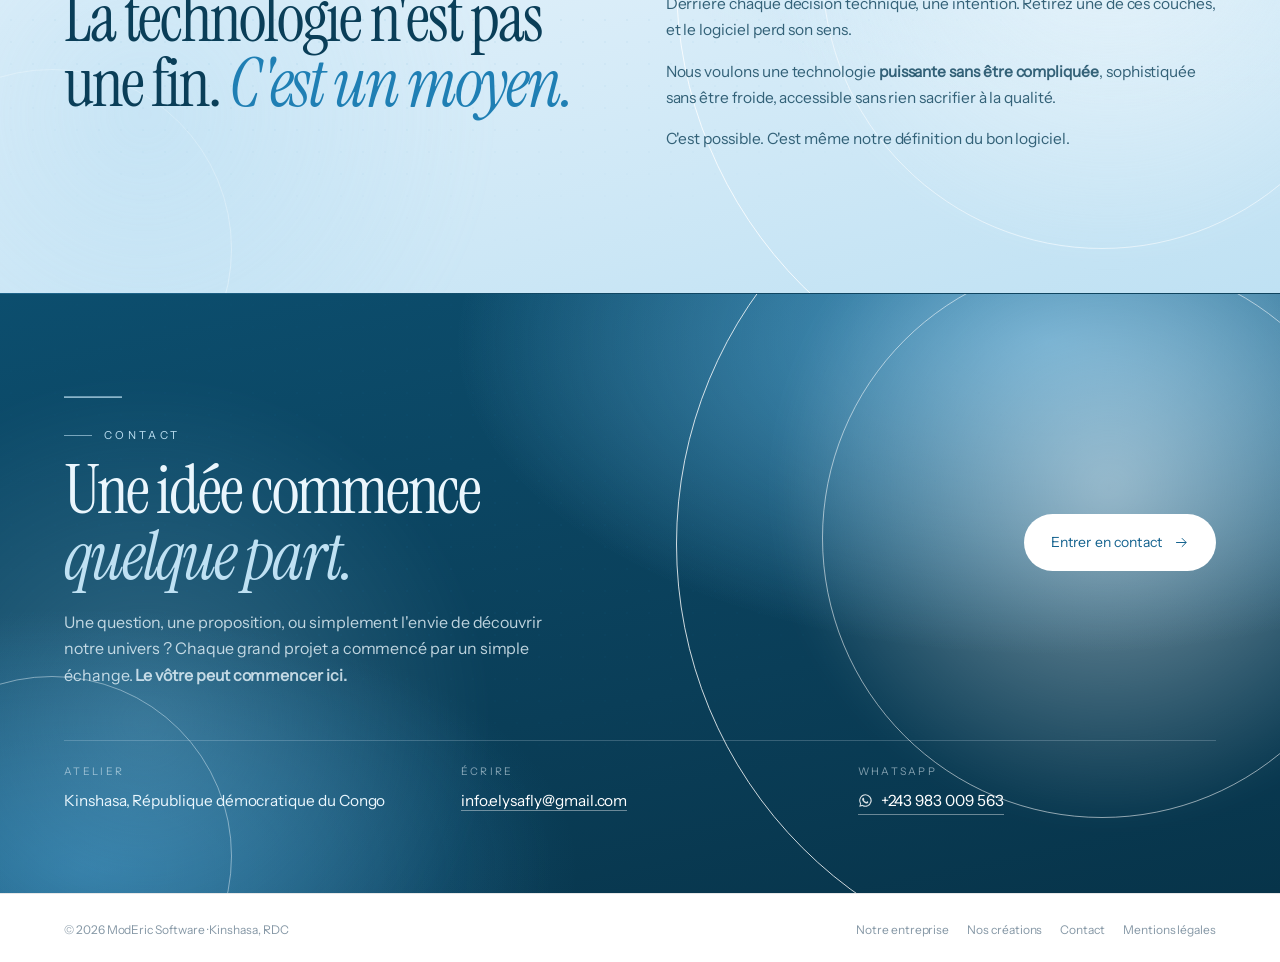
==== commit 35ddf04f: "Site — vignette du poste rétablie, douchette expliquée (2D et 1D, avec un vrai QR), les prix et la r" ====
--- a/index.html
+++ b/index.html
@@ -256,8 +256,8 @@
         <span class="creation__fleche"><svg viewBox="0 0 24 24" fill="none" stroke="currentColor" stroke-width="1.6" stroke-linecap="round" stroke-linejoin="round"><path d="M4 12h15M13 5.5l6.5 6.5-6.5 6.5"/></svg></span>
       </a>
       <a class="creation" href="dd-spirity.html" data-monter data-rang="1">
-        <span class="creation__vignette"><img src="assets/medias/maquette-terrain-petit.jpg"
-          alt="Aperçu de Spirity Terrain sur le téléphone du Directeur de Discipline, posé sur le bureau à côté du cahier d'appel" width="1500" height="859"></span>
+        <span class="creation__vignette"><img src="assets/medias/maquette-dd-petit.jpg"
+          alt="Aperçu de D.D- Spirity sur le poste Windows du bureau de direction : l'écran affiche les horaires et les conflits de la 1re A" width="1500" height="859"></span>
         <span class="creation__corps">
           <span class="creation__genre">Vie scolaire · Windows &amp; Android</span>
           <span class="creation__nom">D.D- Spirity</span>
--- a/assets/css/site.css
+++ b/assets/css/site.css
@@ -1033,3 +1033,81 @@
   .produit-marque .etiquette { white-space:normal; font-size:9.5px; letter-spacing:.16em; line-height:1.4 }
   .produit-fil { font-size:11px }
 }
+
+/* ══════════════════════════════════════════════════════════════════════════
+   SUR LA BOÎTE : 2D ET 1D (page Stockia)
+   Deux colonnes : le texte explique, la figure montre un VRAI code 2D que le
+   visiteur peut scanner avec son téléphone — c'est la meilleure définition d'un
+   code 2D qu'on puisse donner à un pharmacien.
+   ══════════════════════════════════════════════════════════════════════════ */
+.codes { display:grid; grid-template-columns:minmax(0,1.25fr) minmax(0,.75fr);
+  gap:clamp(24px,4vw,56px); align-items:start; margin-top:clamp(28px,4vw,46px);
+  padding-top:clamp(24px,3.4vw,40px); border-top:1px solid rgba(63,160,216,.28) }
+.codes__texte h3 { font-family:var(--voix); font-size:clamp(20px,2.1vw,27px); line-height:1.14;
+  letter-spacing:-.02em; margin-top:12px }
+.codes__texte p { margin-top:11px; font-size:14.4px; line-height:1.6; color:var(--texte-doux) }
+.codes__texte p b { color:var(--encre); font-weight:600 }
+.codes__liste { margin-top:12px; display:grid; gap:10px; list-style:none }
+.codes__liste li { position:relative; padding-left:20px; font-size:14px; line-height:1.58;
+  color:var(--texte-doux) }
+.codes__liste li::before { content:'·'; position:absolute; left:4px; top:0; color:var(--azur);
+  font-weight:800; font-size:18px; line-height:1 }
+.codes__liste li b { color:var(--encre); font-weight:600 }
+.codes__figure { background:rgba(255,255,255,.82); border:1px solid rgba(63,160,216,.22);
+  border-radius:16px; padding:clamp(16px,2.2vw,24px); text-align:center;
+  box-shadow:0 24px 60px -44px rgba(10,62,88,.5) }
+.codes__figure img { width:100%; max-width:220px; height:auto; display:block; margin:0 auto;
+  border-radius:6px }
+.codes__legende { margin-top:12px; font-size:12.5px; line-height:1.5; color:var(--texte-doux) }
+.codes__brut { display:block; margin-top:10px; font-size:11px; line-height:1.6; color:var(--azur-700);
+  background:rgba(63,160,216,.08); border-radius:8px; padding:8px 9px; font-family:ui-monospace,monospace;
+  word-break:break-word; text-align:left }
+.codes__note { margin-top:9px; font-size:10.5px; line-height:1.5; color:var(--texte-pale);
+  text-align:left }
+@media (max-width:900px) { .codes { grid-template-columns:minmax(0,1fr) } }
+
+/* ══════════════════════════════════════════════════════════════════════════
+   LES PRIX ET L'ABONNEMENT (pages produit Stockia et D.D- Spirity)
+   ──────────────────────────────────────────────────────────────────────────
+   Trois choses, dans cet ordre, et c'est l'ordre qui compte :
+     1. l'essai — ce qu'on peut faire sans payer un franc ;
+     2. les formules — les montants exacts, sans astérisque caché ;
+     3. comment on paie — DANS LE LOGICIEL, après l'essai. Le site ne prend
+        ni carte, ni Mobile Money : il ne fait que dire la vérité des tarifs.
+   ══════════════════════════════════════════════════════════════════════════ */
+.tarifs { display:grid; grid-template-columns:repeat(3,minmax(0,1fr)); gap:clamp(16px,2.4vw,28px);
+  margin-top:clamp(26px,3.6vw,42px); align-items:stretch }
+.tarif { position:relative; display:flex; flex-direction:column; background:rgba(255,255,255,.86);
+  border:1px solid rgba(63,160,216,.22); border-radius:16px; padding:clamp(18px,2.2vw,24px);
+  box-shadow:0 24px 60px -46px rgba(10,62,88,.5) }
+.tarif--phare { border-color:rgba(63,160,216,.5); box-shadow:0 30px 70px -44px rgba(10,62,88,.62) }
+.tarif__fil { position:absolute; left:clamp(18px,2.2vw,24px); top:0; width:44px; height:2px;
+  background:var(--azur); transform:translateY(-1px) }
+.tarif__nom { font-size:10.5px; letter-spacing:.18em; text-transform:uppercase; color:var(--azur-700) }
+.tarif__prix { font-family:var(--voix); font-size:clamp(30px,3.4vw,42px); line-height:1; margin-top:10px;
+  color:var(--encre); letter-spacing:-.02em }
+.tarif__prix small { font-family:var(--sans,inherit); font-size:12.5px; letter-spacing:0; color:var(--texte-poux,#5B6B77) }
+.tarif__dit { margin-top:10px; font-size:13.6px; line-height:1.55; color:var(--texte-doux) }
+.tarif__dit b { color:var(--encre); font-weight:600 }
+.tarif__liste { margin-top:12px; padding-top:12px; border-top:1px solid rgba(63,160,216,.18);
+  display:grid; gap:7px; list-style:none; font-size:13px; line-height:1.45; color:var(--texte-doux) }
+.tarif__liste li { position:relative; padding-left:18px }
+.tarif__liste li::before { content:'✓'; position:absolute; left:0; top:0; color:var(--azur-600); font-weight:800 }
+.tarifs__note { margin-top:clamp(18px,2.6vw,26px); background:rgba(255,255,255,.82);
+  border-left:3px solid var(--azur); border-radius:12px; padding:clamp(14px,2vw,20px) }
+.tarifs__note p { font-size:14.2px; line-height:1.62; color:var(--texte-doux) }
+.tarifs__note p + p { margin-top:10px }
+.tarifs__note b { color:var(--encre); font-weight:600 }
+.tarifs__etapes { margin-top:12px; display:grid; gap:8px; list-style:none; counter-reset:etape }
+.tarifs__etapes li { position:relative; padding-left:26px; font-size:13.6px; line-height:1.5; color:var(--texte-doux) }
+.tarifs__etapes li::before { counter-increment:etape; content:counter(etape); position:absolute; left:0; top:1px;
+  width:18px; height:18px; border-radius:50%; display:grid; place-items:center; font-size:10.5px;
+  font-weight:800; color:#FFF; background:var(--azur) }
+@media (max-width:900px) { .tarifs { grid-template-columns:minmax(0,1fr) } }
+/* la vignette de D.D- Spirity : la maquette du poste Windows est en 3840 × 2200, donc très
+   large ; dans une vignette de 190 px elle devient une bande de 109 px. On la recadre sur la
+   partie utile (l'écran et le comptoir), sans déformer. */
+.creation:not(.creation--terrain) .creation__vignette { aspect-ratio:16/10; display:grid; place-items:center;
+  background:var(--azur-50) }
+.creation:not(.creation--terrain) .creation__vignette img { width:100%; height:100%; object-fit:cover;
+  object-position:center 42% }
